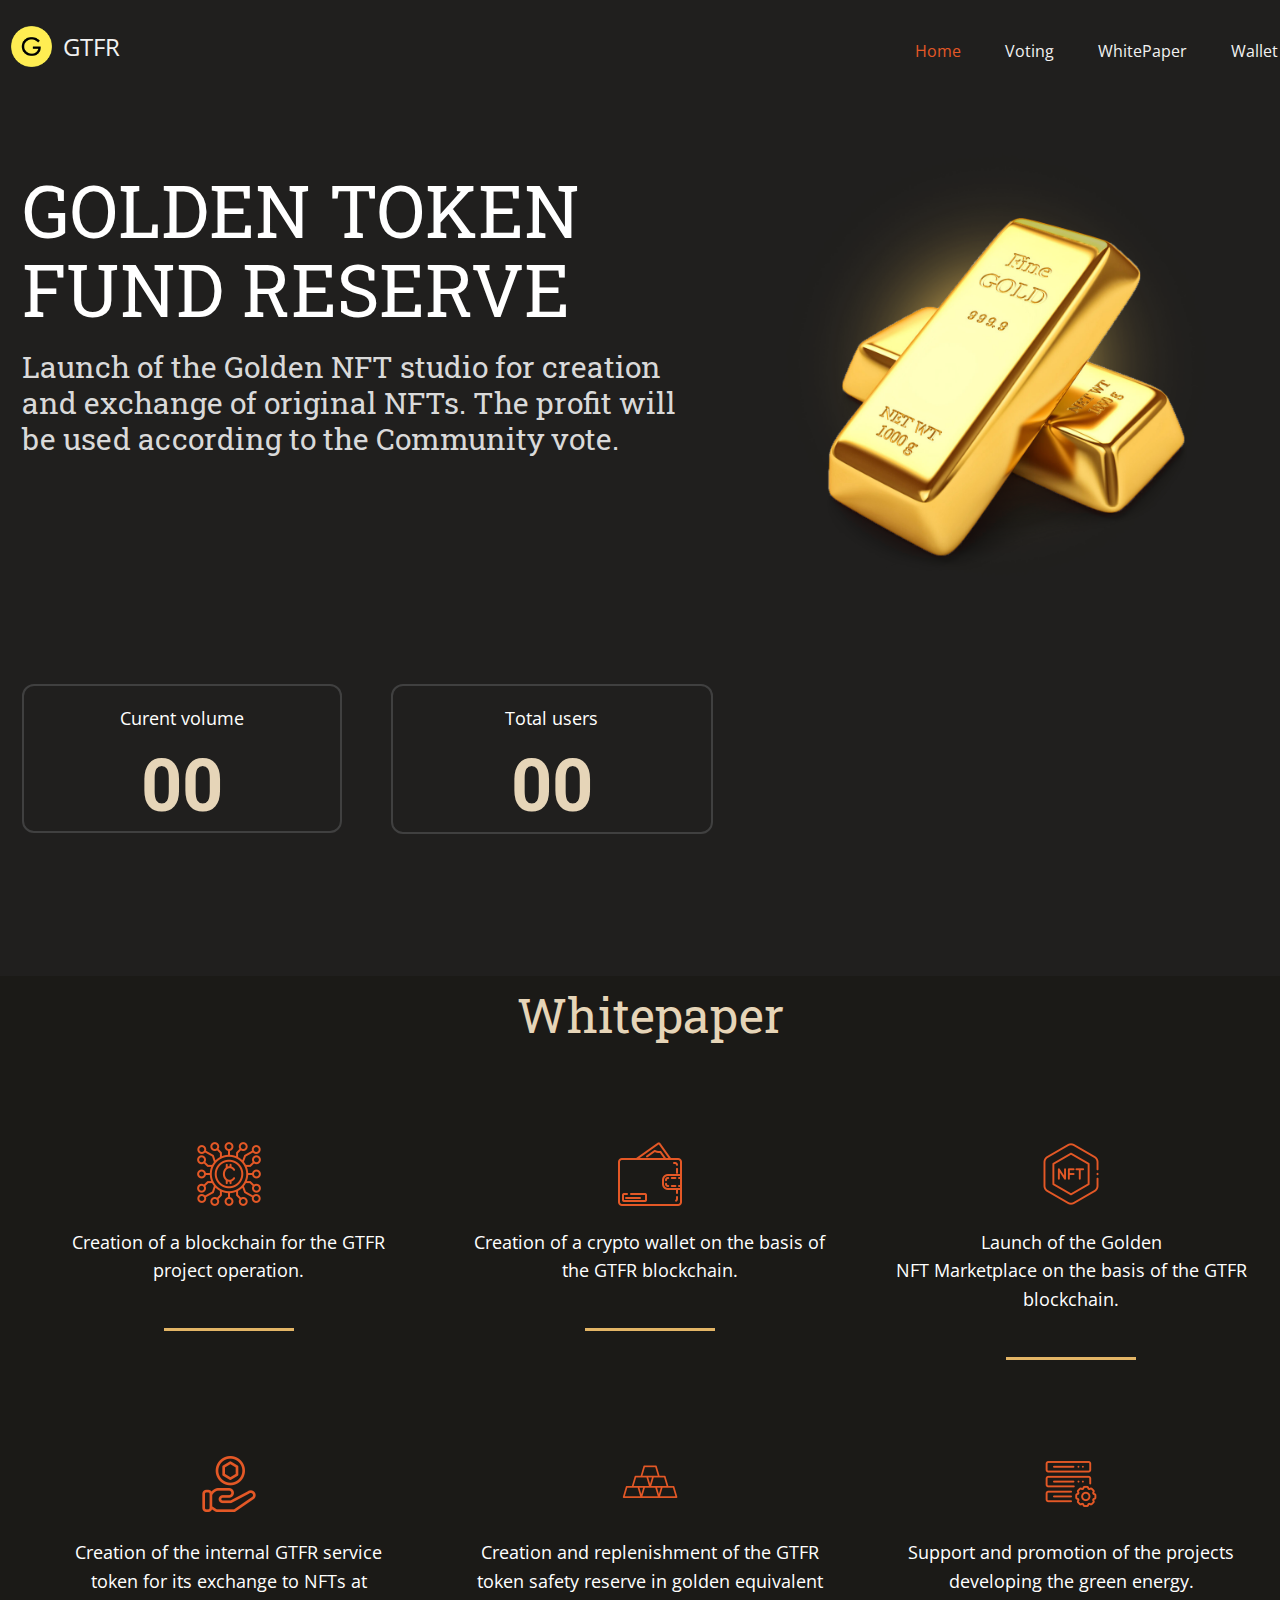
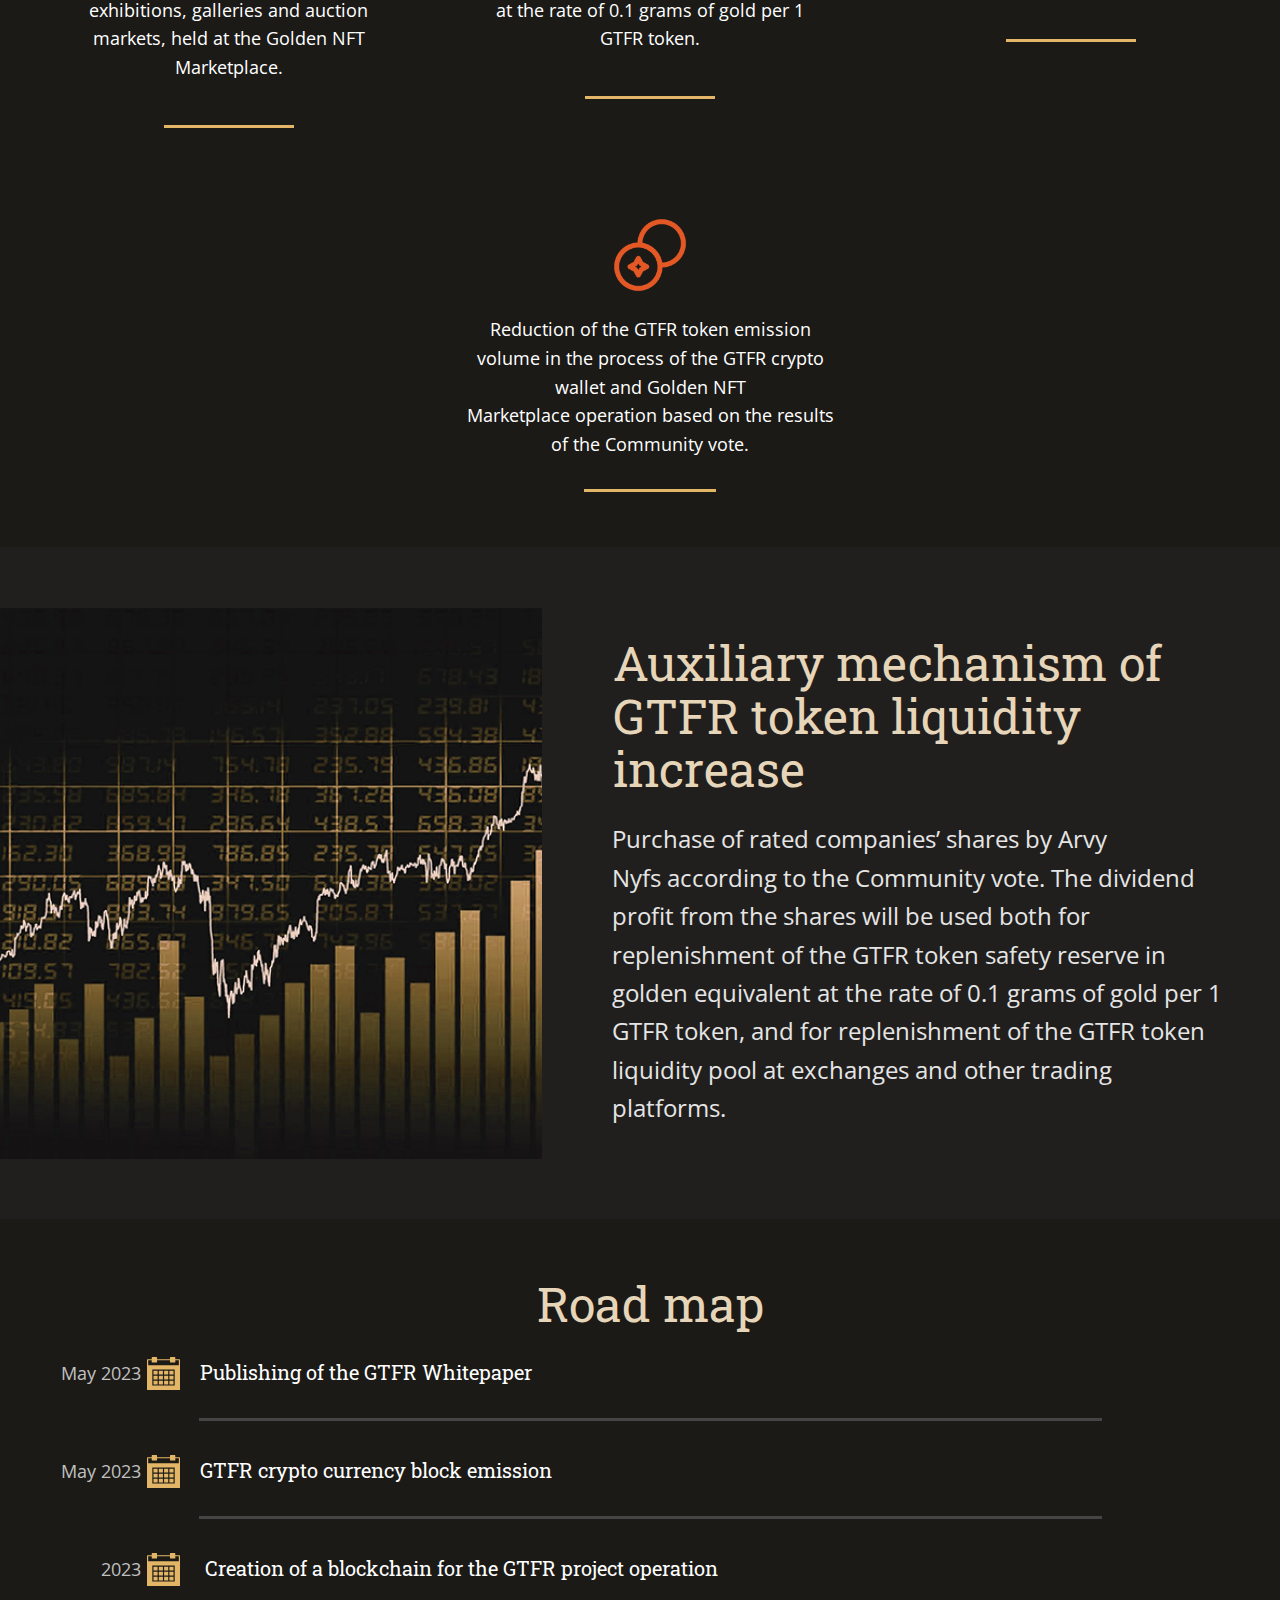
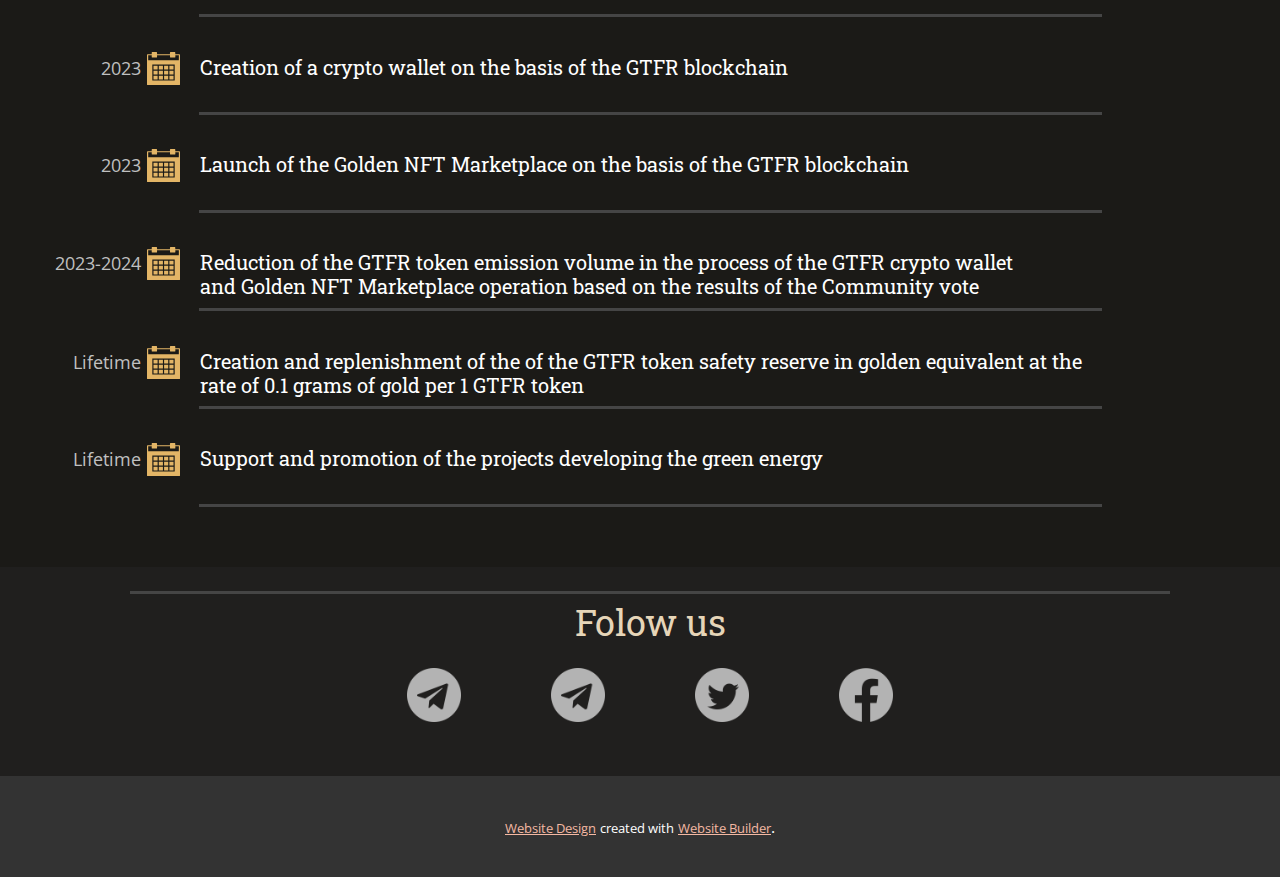
==== index.html @ daf51539 "Add files via upload" ====
<!DOCTYPE html>
<html style="font-size: 16px;" lang="ru"><head>
    <meta name="viewport" content="width=device-width, initial-scale=1.0">
    <meta charset="utf-8">
    <meta name="keywords" content="​GOLDEN TOKEN&nbsp;FUND RESERVE">
    <meta name="description" content="">
    <title>Home</title>
    <link rel="stylesheet" href="nicepage.css" media="screen">
<link rel="stylesheet" href="Home.css" media="screen">
    <script class="u-script" type="text/javascript" src="jquery.js" defer=""></script>
    <script class="u-script" type="text/javascript" src="nicepage.js" defer=""></script>
    <meta name="generator" content="Nicepage 5.9.10, nicepage.com">
    <link id="u-theme-google-font" rel="stylesheet" href="https://fonts.googleapis.com/css?family=Roboto+Slab:100,200,300,400,500,600,700,800,900|Open+Sans:300,300i,400,400i,500,500i,600,600i,700,700i,800,800i">
    <link id="u-page-google-font" rel="stylesheet" href="https://fonts.googleapis.com/css?family=Open+Sans:300,300i,400,400i,500,500i,600,600i,700,700i,800,800i">
    
    
    
    
    
    
    
    <script type="application/ld+json">{
		"@context": "http://schema.org",
		"@type": "Organization",
		"name": "",
		"logo": "images/logo_128x128.png"
}</script>
    <meta name="theme-color" content="#e45826">
    <meta property="og:title" content="Home">
    <meta property="og:type" content="website">
  <meta data-intl-tel-input-cdn-path="intlTelInput/"></head>
  <body data-home-page="Home.html" data-home-page-title="Home" class="u-body u-overlap u-xl-mode" data-lang="ru"><header class="u-clearfix u-header u-header" id="sec-91a4"><div class="u-clearfix u-sheet u-sheet-1">
        <a href="Home.html" class="u-image u-logo u-image-1" data-image-width="128" data-image-height="128" title="Home">
          <img src="images/logo_128x128.png" class="u-logo-image u-logo-image-1">
        </a>
        <p class="u-custom-font u-font-open-sans u-text u-text-default u-text-1">
          <a class="u-active-none u-border-none u-btn u-button-link u-button-style u-hover-none u-none u-text-grey-5 u-btn-1" href="Home.html">GT<span style="font-size: 1.5rem;"></span>FR 
          </a>
        </p>
        <nav class="u-align-right u-menu u-menu-one-level u-offcanvas u-menu-1" data-responsive-from="MD">
          <div class="menu-collapse" style="font-size: 1rem; letter-spacing: 0px;">
            <a class="u-button-style u-custom-left-right-menu-spacing u-custom-padding-bottom u-custom-text-active-color u-custom-text-color u-custom-text-hover-color u-custom-top-bottom-menu-spacing u-nav-link u-text-active-palette-1-base u-text-hover-palette-2-base u-text-white" href="#">
              <svg class="u-svg-link" viewBox="0 0 24 24"><use xmlns:xlink="http://www.w3.org/1999/xlink" xlink:href="#menu-hamburger"></use></svg>
              <svg class="u-svg-content" version="1.1" id="menu-hamburger" viewBox="0 0 16 16" x="0px" y="0px" xmlns:xlink="http://www.w3.org/1999/xlink" xmlns="http://www.w3.org/2000/svg"><g><rect y="1" width="16" height="2"></rect><rect y="7" width="16" height="2"></rect><rect y="13" width="16" height="2"></rect>
</g></svg>
            </a>
          </div>
          <div class="u-custom-menu u-nav-container">
            <ul class="u-nav u-unstyled u-nav-1"><li class="u-nav-item"><a class="u-button-style u-nav-link u-text-active-palette-1-base u-text-grey-5 u-text-hover-palette-2-base" href="Home.html" style="padding: 10px 22px;">Home</a>
</li><li class="u-nav-item"><a class="u-button-style u-nav-link u-text-active-palette-1-base u-text-grey-5 u-text-hover-palette-2-base" href="WorkInProgress.html" style="padding: 10px 22px;">Voting</a>
</li><li class="u-nav-item"><a class="u-button-style u-nav-link u-text-active-palette-1-base u-text-grey-5 u-text-hover-palette-2-base" href="WorkInProgress.html" style="padding: 10px 22px;">WhitePaper</a>
</li><li class="u-nav-item"><a class="u-button-style u-nav-link u-text-active-palette-1-base u-text-grey-5 u-text-hover-palette-2-base" href="WorkInProgress.html" style="padding: 10px 22px;">Wallet</a>
</li></ul>
          </div>
          <div class="u-custom-menu u-nav-container-collapse">
            <div class="u-black u-container-style u-inner-container-layout u-opacity u-opacity-85 u-sidenav u-sidenav-1" data-offcanvas-width="258.567">
              <div class="u-inner-container-layout u-sidenav-overflow">
                <div class="u-menu-close"></div>
                <ul class="u-align-center u-nav u-popupmenu-items u-spacing-4 u-text-active-palette-1-base u-unstyled u-nav-2"><li class="u-nav-item"><a class="u-button-style u-nav-link" href="Home.html">Home</a>
</li><li class="u-nav-item"><a class="u-button-style u-nav-link" href="WorkInProgress.html">Voting</a>
</li><li class="u-nav-item"><a class="u-button-style u-nav-link" href="WorkInProgress.html">WhitePaper</a>
</li><li class="u-nav-item"><a class="u-button-style u-nav-link" href="WorkInProgress.html">Wallet</a>
</li></ul>
              </div>
            </div>
            <div class="u-black u-menu-overlay u-opacity u-opacity-25"></div>
          </div>
        </nav>
      </div></header>
    <section class="u-clearfix u-container-align-center-xl u-custom-color-3 u-section-1" id="sec-064a">
      <div class="u-clearfix u-sheet u-sheet-1">
        <div class="u-clearfix u-layout-wrap u-layout-wrap-1">
          <div class="u-layout">
            <div class="u-layout-row">
              <div class="u-align-left u-container-style u-layout-cell u-size-33 u-layout-cell-1">
                <div class="u-container-layout u-container-layout-1">
                  <h2 class="u-align-left-lg u-align-left-md u-align-left-xl u-text u-text-body-alt-color u-text-1"> GOLDEN TOKEN​ FUND RESERVE</h2>
                  <h4 class="u-align-left-lg u-align-left-md u-align-left-xl u-text u-text-grey-15 u-text-2"> Launch of the&nbsp;Golden NFT&nbsp;studio for creation and exchange of original NFTs. The profit will be used according to the Community vote.</h4>
                  <div class="u-align-center-lg u-align-center-md u-align-center-sm u-align-center-xs u-align-left-xl u-list u-list-1">
                    <div class="u-repeater u-repeater-1">
                      <div class="u-align-center u-border-2 u-border-grey-75 u-container-style u-list-item u-radius-12 u-repeater-item u-shape-round">
                        <div class="u-container-layout u-similar-container u-container-layout-2">
                          <p class="u-align-center u-text u-text-body-alt-color u-text-3">Curent volume</p>
                          <h1 class="u-text u-text-default u-text-palette-3-base u-title u-text-4" data-animation-name="counter" data-animation-event="scroll" data-animation-duration="3000">00</h1>
                        </div>
                      </div>
                    </div>
                  </div>
                  <div class="u-align-center-lg u-align-center-md u-align-center-sm u-align-center-xs u-align-right-xl u-list u-list-2">
                    <div class="u-repeater u-repeater-2">
                      <div class="u-align-center u-border-2 u-border-grey-75 u-container-style u-list-item u-radius-12 u-repeater-item u-shape-round">
                        <div class="u-container-layout u-similar-container u-container-layout-3">
                          <p class="u-align-center u-text u-text-body-alt-color u-text-5">Total users</p>
                          <h1 class="u-text u-text-default u-text-palette-3-base u-title u-text-6" data-animation-name="counter" data-animation-event="scroll" data-animation-duration="3000">00</h1>
                        </div>
                      </div>
                    </div>
                  </div>
                </div>
              </div>
              <div class="u-container-style u-layout-cell u-size-27 u-layout-cell-2">
                <div class="u-container-layout u-container-layout-4">
                  <img class="u-align-center u-hidden-sm u-hidden-xs u-image u-image-contain u-image-default u-preserve-proportions u-image-1" src="images/glowBG.png" alt="" data-image-width="512" data-image-height="512">
                  <img class="u-align-center u-hidden-sm u-hidden-xs u-image u-image-contain u-image-default u-image-2" src="images/goldBG.png" alt="" data-image-width="1200" data-image-height="900">
                </div>
              </div>
            </div>
          </div>
        </div>
      </div>
    </section>
    <section class="u-clearfix u-custom-color-2 u-section-2" id="sec-d3db">
      <div class="u-clearfix u-sheet u-sheet-1">
        <h4 class="u-align-center u-text u-text-palette-3-base u-text-1">Whitepaper</h4>
      </div>
    </section>
    <section class="u-align-center u-clearfix u-custom-color-2 u-section-3" id="sec-f88c">
      <div class="u-align-left u-clearfix u-sheet u-sheet-1">
        <div class="u-align-center u-list u-list-1">
          <div class="u-repeater u-repeater-1">
            <div class="u-container-align-center u-container-style u-custom-color-2 u-list-item u-repeater-item u-list-item-1" data-animation-out="0">
              <div class="u-container-layout u-similar-container u-container-layout-1"><span class="u-align-center u-file-icon u-icon u-text-palette-1-base u-icon-1"><img src="images/10200911-66ed4c30.png" alt=""></span>
                <p class="u-align-center u-text u-text-1"> Creation of a blockchain for the GTFR project operation.</p>
                <div class="u-align-center u-border-3 u-border-palette-2-base u-line u-line-horizontal u-line-1"></div>
              </div>
            </div>
            <div class="u-align-center u-container-align-center u-container-style u-custom-color-2 u-list-item u-repeater-item u-list-item-2" data-animation-out="0">
              <div class="u-container-layout u-similar-container u-container-layout-2"><span class="u-align-center u-file-icon u-icon u-text-palette-1-base u-icon-2"><img src="images/10521663-bbc124f0.png" alt=""></span>
                <p class="u-align-center u-text u-text-2"> Creation of a crypto wallet on the basis of the GTFR blockchain.</p>
                <div class="u-align-center u-border-3 u-border-palette-2-base u-line u-line-horizontal u-line-2"></div>
              </div>
            </div>
            <div class="u-container-align-center u-container-style u-custom-color-2 u-list-item u-repeater-item u-list-item-3" data-animation-out="0">
              <div class="u-container-layout u-similar-container u-container-layout-3"><span class="u-align-center u-file-icon u-icon u-text-palette-1-base u-icon-3"><img src="images/7115673-c5e5be90.png" alt=""></span>
                <p class="u-align-center u-text u-text-3"> Launch of the&nbsp;Golden NFT&nbsp;Marketplace&nbsp;on the basis of the GTFR blockchain.</p>
                <div class="u-align-center u-border-3 u-border-palette-2-base u-line u-line-horizontal u-line-3"></div>
              </div>
            </div>
            <div class="u-container-style u-custom-color-2 u-list-item u-repeater-item u-list-item-4" data-animation-out="0">
              <div class="u-container-layout u-similar-container u-container-layout-4"><span class="u-align-center u-file-icon u-icon u-text-palette-1-base u-icon-4"><img src="images/6838810-428e96ef.png" alt=""></span>
                <p class="u-align-center u-text u-text-4"> Creation of the internal GTFR service token for its exchange to NFTs at exhibitions, galleries and auction markets, held at the&nbsp;Golden NFT Marketplace.</p>
                <div class="u-align-center u-border-3 u-border-palette-2-base u-line u-line-horizontal u-line-4"></div>
              </div>
            </div>
            <div class="u-container-align-center u-container-style u-custom-color-2 u-list-item u-repeater-item u-list-item-5" data-animation-out="0">
              <div class="u-container-layout u-similar-container u-container-layout-5"><span class="u-align-center u-file-icon u-icon u-text-palette-1-base u-icon-5"><img src="images/10546362-364a348f.png" alt=""></span>
                <p class="u-align-center u-text u-text-5"> Creation and replenishment of the GTFR token safety reserve in golden equivalent at the rate of 0.1 grams of gold per 1 GTFR token.</p>
                <div class="u-align-center u-border-3 u-border-palette-2-base u-line u-line-horizontal u-line-5"></div>
              </div>
            </div>
            <div class="u-container-style u-custom-color-2 u-list-item u-repeater-item u-list-item-6" data-animation-out="0">
              <div class="u-container-layout u-similar-container u-container-layout-6"><span class="u-align-center u-file-icon u-icon u-text-palette-1-base u-icon-6"><img src="images/10645013-07c3dee0.png" alt=""></span>
                <p class="u-align-center u-text u-text-6"> Support and promotion of the projects developing the&nbsp;green energy.</p>
                <div class="u-align-center u-border-3 u-border-palette-2-base u-line u-line-horizontal u-line-6"></div>
              </div>
            </div>
          </div>
        </div>
      </div>
    </section>
    <section class="u-align-center u-clearfix u-custom-color-2 u-section-4" id="sec-d3aa">
      <div class="u-clearfix u-sheet u-sheet-1">
        <div class="u-align-center u-list u-list-1">
          <div class="u-repeater u-repeater-1">
            <div class="u-container-style u-list-item u-repeater-item u-list-item-1" data-animation-out="0">
              <div class="u-container-layout u-similar-container u-container-layout-1"><span class="u-align-center u-file-icon u-icon u-text-palette-1-base u-icon-1"><img src="images/10034517-66890f39.png" alt=""></span>
                <p class="u-align-center u-text u-text-1"> Reduction of the GTFR token emission volume in the process of the GTFR crypto wallet and&nbsp;Golden NFT Marketplace&nbsp;operation based on the results of the Community vote.</p>
                <div class="u-align-center u-border-3 u-border-palette-2-base u-line u-line-horizontal u-line-1"></div>
              </div>
            </div>
          </div>
        </div>
      </div>
    </section>
    <section class="u-align-center u-clearfix u-custom-color-3 u-section-5" id="sec-0673">
      <div class="u-clearfix u-sheet u-valign-middle u-sheet-1">
        <div class="u-clearfix u-expanded-width-lg u-expanded-width-sm u-expanded-width-xl u-expanded-width-xs u-gutter-0 u-layout-wrap u-layout-wrap-1">
          <div class="u-layout" style="">
            <div class="u-layout-row" style="">
              <div class="u-align-left u-container-align-center u-container-style u-hidden-md u-hidden-sm u-hidden-xs u-image u-layout-cell u-left-cell u-size-25-xl u-size-28-lg u-size-28-md u-size-28-sm u-size-28-xs u-size-xs-60 u-image-1" src="" data-image-width="512" data-image-height="512">
                <div class="u-container-layout u-valign-middle u-container-layout-1" src=""></div>
              </div>
              <div class="u-align-left u-container-style u-custom-color-3 u-layout-cell u-right-cell u-size-32-lg u-size-32-md u-size-32-sm u-size-32-xs u-size-35-xl u-size-xs-60 u-layout-cell-2">
                <div class="u-container-layout u-container-layout-2">
                  <h2 class="u-text u-text-palette-3-base u-text-1"> Auxiliary mechanism of GTFR token liquidity increase </h2>
                  <p class="u-text u-text-grey-10 u-text-2"> Purchase of rated companies’ shares by&nbsp;Arvy Nyfs&nbsp;according to the Community vote. The dividend profit from the shares will be used both for replenishment of th​e GTFR token safety reserve in golden equivalent at the rate of 0.1 grams of gold per 1 GTFR token, and for replenishment of the GTFR token liquidity pool at exchanges and other trading platforms.</p>
                </div>
              </div>
            </div>
          </div>
        </div>
      </div>
    </section>
    <section class="u-align-center u-clearfix u-custom-color-2 u-section-6" id="sec-3163">
      <div class="u-clearfix u-sheet u-valign-middle-md u-sheet-1">
        <h3 class="u-align-center u-text u-text-palette-3-base u-text-1">Road map </h3>
        <div class="u-align-center-lg u-align-center-md u-align-center-sm u-align-center-xs u-expanded-width-md u-expanded-width-sm u-expanded-width-xs u-layout-grid u-list u-list-1">
          <div class="u-repeater u-repeater-1">
            <div class="u-container-style u-list-item u-repeater-item">
              <div class="u-container-layout u-similar-container u-valign-top u-container-layout-1">
                <div class="u-container-style u-expanded-width-sm u-expanded-width-xs u-group u-shape-rectangle u-group-1">
                  <div class="u-container-layout u-container-layout-2">
                    <p class="u-align-left-md u-align-left-sm u-align-left-xs u-align-right-lg u-align-right-xl u-custom-item u-text u-text-grey-25 u-text-2">May ​2023</p>
                    <div class="u-custom-item u-shape u-shape-svg u-text-palette-2-base u-shape-1">
                      <svg class="u-svg-link" preserveAspectRatio="none" viewBox="0 0 160 160" style=""><use xmlns:xlink="http://www.w3.org/1999/xlink" xlink:href="#svg-66c1"></use></svg>
                      <svg class="u-svg-content" viewBox="0 0 160 160" x="0px" y="0px" id="svg-66c1" style="enable-background:new 0 0 160 160;"><path d="M57.2,114.6h20v18.7h-20V114.6z M57.2,66.7h20v18.7h-20V66.7z M57.2,90.6h20v18.7h-20V90.6z M31.5,90.6h20v18.7h-20V90.6z
	 M31.5,66.7h20v18.7h-20V66.7z M31.5,114.6h20v18.7h-20V114.6z M108.6,66.7h20v18.7h-20V66.7z M157.1,10.7h-20v-8
	c0-1.5-1.3-2.7-2.9-2.7h-20c-1.6,0-2.9,1.2-2.9,2.7v8H48.7v-8c0-1.5-1.3-2.7-2.9-2.7h-20c-1.6,0-2.9,1.2-2.9,2.7v8h-20
	c-1.6,0-2.9,1.2-2.9,2.7v29.3v114.6c0,1.5,1.3,2.7,2.9,2.7h154.2c1.6,0,2.9-1.2,2.9-2.7V42.7V13.3C160,11.9,158.7,10.7,157.1,10.7z
	 M134.3,85.2v5.3v18.7v5.3v24h-25.7h-5.7h-20h-5.7h-20h-5.7H25.8v-24v-5.3V90.5v-5.3v-24h25.7h5.7h20h5.7h20h5.7h25.7L134.3,85.2
	L134.3,85.2z M154.3,40H5.8V16h17.1v8c0,1.5,1.3,2.7,2.9,2.7h20c1.6,0,2.9-1.2,2.9-2.7v-8h62.9v8c0,1.5,1.3,2.7,2.9,2.7h20
	c1.6,0,2.9-1.2,2.9-2.7v-8h17.1L154.3,40L154.3,40z M108.6,90.6h20v18.7h-20V90.6z M108.6,114.6h20v18.7h-20V114.6z M82.9,114.6h20
	v18.7h-20V114.6z M82.9,90.6h20v18.7h-20V90.6z M82.9,66.7h20v18.7h-20V66.7z"></path></svg>
                    </div>
                    <h6 class="u-align-center-md u-align-center-sm u-align-center-xs u-align-left-lg u-align-left-xl u-custom-item u-text u-text-3"> Publishing of the GTFR Whitepaper</h6>
                  </div>
                </div>
                <div class="u-align-center-xl u-align-right-lg u-align-right-md u-align-right-sm u-align-right-xs u-border-3 u-border-grey-dark-1 u-expanded-width-sm u-expanded-width-xs u-line u-line-horizontal u-line-1"></div>
              </div>
            </div>
            <div class="u-container-style u-list-item u-repeater-item">
              <div class="u-container-layout u-similar-container u-valign-top u-container-layout-3">
                <div class="u-container-style u-expanded-width-sm u-expanded-width-xs u-group u-shape-rectangle u-group-2">
                  <div class="u-container-layout u-container-layout-4">
                    <p class="u-align-left-md u-align-left-sm u-align-left-xs u-align-right-lg u-align-right-xl u-custom-item u-text u-text-grey-25 u-text-4">May ​2023</p>
                    <div class="u-custom-item u-shape u-shape-svg u-text-palette-2-base u-shape-2">
                      <svg class="u-svg-link" preserveAspectRatio="none" viewBox="0 0 160 160" style=""><use xmlns:xlink="http://www.w3.org/1999/xlink" xlink:href="#svg-579c"></use></svg>
                      <svg class="u-svg-content" viewBox="0 0 160 160" x="0px" y="0px" id="svg-579c" style="enable-background:new 0 0 160 160;"><path d="M57.2,114.6h20v18.7h-20V114.6z M57.2,66.7h20v18.7h-20V66.7z M57.2,90.6h20v18.7h-20V90.6z M31.5,90.6h20v18.7h-20V90.6z
	 M31.5,66.7h20v18.7h-20V66.7z M31.5,114.6h20v18.7h-20V114.6z M108.6,66.7h20v18.7h-20V66.7z M157.1,10.7h-20v-8
	c0-1.5-1.3-2.7-2.9-2.7h-20c-1.6,0-2.9,1.2-2.9,2.7v8H48.7v-8c0-1.5-1.3-2.7-2.9-2.7h-20c-1.6,0-2.9,1.2-2.9,2.7v8h-20
	c-1.6,0-2.9,1.2-2.9,2.7v29.3v114.6c0,1.5,1.3,2.7,2.9,2.7h154.2c1.6,0,2.9-1.2,2.9-2.7V42.7V13.3C160,11.9,158.7,10.7,157.1,10.7z
	 M134.3,85.2v5.3v18.7v5.3v24h-25.7h-5.7h-20h-5.7h-20h-5.7H25.8v-24v-5.3V90.5v-5.3v-24h25.7h5.7h20h5.7h20h5.7h25.7L134.3,85.2
	L134.3,85.2z M154.3,40H5.8V16h17.1v8c0,1.5,1.3,2.7,2.9,2.7h20c1.6,0,2.9-1.2,2.9-2.7v-8h62.9v8c0,1.5,1.3,2.7,2.9,2.7h20
	c1.6,0,2.9-1.2,2.9-2.7v-8h17.1L154.3,40L154.3,40z M108.6,90.6h20v18.7h-20V90.6z M108.6,114.6h20v18.7h-20V114.6z M82.9,114.6h20
	v18.7h-20V114.6z M82.9,90.6h20v18.7h-20V90.6z M82.9,66.7h20v18.7h-20V66.7z"></path></svg>
                    </div>
                    <h6 class="u-align-center-md u-align-center-sm u-align-center-xs u-align-left-lg u-align-left-xl u-custom-item u-text u-text-5"> GTFR crypto currency block emission</h6>
                  </div>
                </div>
                <div class="u-align-center-xl u-align-right-lg u-align-right-md u-align-right-sm u-align-right-xs u-border-3 u-border-grey-dark-1 u-expanded-width-sm u-expanded-width-xs u-line u-line-horizontal u-line-2"></div>
              </div>
            </div>
            <div class="u-container-style u-list-item u-repeater-item">
              <div class="u-container-layout u-similar-container u-valign-top u-container-layout-5">
                <div class="u-container-style u-expanded-width-sm u-expanded-width-xs u-group u-shape-rectangle u-group-3">
                  <div class="u-container-layout u-container-layout-6">
                    <p class="u-align-left-md u-align-left-sm u-align-left-xs u-align-right-lg u-align-right-xl u-custom-item u-text u-text-grey-25 u-text-6">2023</p>
                    <div class="u-custom-item u-shape u-shape-svg u-text-palette-2-base u-shape-3">
                      <svg class="u-svg-link" preserveAspectRatio="none" viewBox="0 0 160 160" style=""><use xmlns:xlink="http://www.w3.org/1999/xlink" xlink:href="#svg-1818"></use></svg>
                      <svg class="u-svg-content" viewBox="0 0 160 160" x="0px" y="0px" id="svg-1818" style="enable-background:new 0 0 160 160;"><path d="M57.2,114.6h20v18.7h-20V114.6z M57.2,66.7h20v18.7h-20V66.7z M57.2,90.6h20v18.7h-20V90.6z M31.5,90.6h20v18.7h-20V90.6z
	 M31.5,66.7h20v18.7h-20V66.7z M31.5,114.6h20v18.7h-20V114.6z M108.6,66.7h20v18.7h-20V66.7z M157.1,10.7h-20v-8
	c0-1.5-1.3-2.7-2.9-2.7h-20c-1.6,0-2.9,1.2-2.9,2.7v8H48.7v-8c0-1.5-1.3-2.7-2.9-2.7h-20c-1.6,0-2.9,1.2-2.9,2.7v8h-20
	c-1.6,0-2.9,1.2-2.9,2.7v29.3v114.6c0,1.5,1.3,2.7,2.9,2.7h154.2c1.6,0,2.9-1.2,2.9-2.7V42.7V13.3C160,11.9,158.7,10.7,157.1,10.7z
	 M134.3,85.2v5.3v18.7v5.3v24h-25.7h-5.7h-20h-5.7h-20h-5.7H25.8v-24v-5.3V90.5v-5.3v-24h25.7h5.7h20h5.7h20h5.7h25.7L134.3,85.2
	L134.3,85.2z M154.3,40H5.8V16h17.1v8c0,1.5,1.3,2.7,2.9,2.7h20c1.6,0,2.9-1.2,2.9-2.7v-8h62.9v8c0,1.5,1.3,2.7,2.9,2.7h20
	c1.6,0,2.9-1.2,2.9-2.7v-8h17.1L154.3,40L154.3,40z M108.6,90.6h20v18.7h-20V90.6z M108.6,114.6h20v18.7h-20V114.6z M82.9,114.6h20
	v18.7h-20V114.6z M82.9,90.6h20v18.7h-20V90.6z M82.9,66.7h20v18.7h-20V66.7z"></path></svg>
                    </div>
                    <h6 class="u-align-center-md u-align-center-sm u-align-center-xs u-align-left-lg u-align-left-xl u-custom-item u-text u-text-7"> &nbsp;Creation of a blockchain for the GTFR project operation</h6>
                  </div>
                </div>
                <div class="u-align-center-xl u-align-right-lg u-align-right-md u-align-right-sm u-align-right-xs u-border-3 u-border-grey-dark-1 u-expanded-width-sm u-expanded-width-xs u-line u-line-horizontal u-line-3"></div>
              </div>
            </div>
            <div class="u-container-style u-list-item u-repeater-item">
              <div class="u-container-layout u-similar-container u-valign-top u-container-layout-7">
                <div class="u-container-style u-expanded-width-sm u-expanded-width-xs u-group u-shape-rectangle u-group-4">
                  <div class="u-container-layout u-container-layout-8">
                    <p class="u-align-left-md u-align-left-sm u-align-left-xs u-align-right-lg u-align-right-xl u-custom-item u-text u-text-grey-25 u-text-8">2023</p>
                    <div class="u-custom-item u-shape u-shape-svg u-text-palette-2-base u-shape-4">
                      <svg class="u-svg-link" preserveAspectRatio="none" viewBox="0 0 160 160" style=""><use xmlns:xlink="http://www.w3.org/1999/xlink" xlink:href="#svg-1a95"></use></svg>
                      <svg class="u-svg-content" viewBox="0 0 160 160" x="0px" y="0px" id="svg-1a95" style="enable-background:new 0 0 160 160;"><path d="M57.2,114.6h20v18.7h-20V114.6z M57.2,66.7h20v18.7h-20V66.7z M57.2,90.6h20v18.7h-20V90.6z M31.5,90.6h20v18.7h-20V90.6z
	 M31.5,66.7h20v18.7h-20V66.7z M31.5,114.6h20v18.7h-20V114.6z M108.6,66.7h20v18.7h-20V66.7z M157.1,10.7h-20v-8
	c0-1.5-1.3-2.7-2.9-2.7h-20c-1.6,0-2.9,1.2-2.9,2.7v8H48.7v-8c0-1.5-1.3-2.7-2.9-2.7h-20c-1.6,0-2.9,1.2-2.9,2.7v8h-20
	c-1.6,0-2.9,1.2-2.9,2.7v29.3v114.6c0,1.5,1.3,2.7,2.9,2.7h154.2c1.6,0,2.9-1.2,2.9-2.7V42.7V13.3C160,11.9,158.7,10.7,157.1,10.7z
	 M134.3,85.2v5.3v18.7v5.3v24h-25.7h-5.7h-20h-5.7h-20h-5.7H25.8v-24v-5.3V90.5v-5.3v-24h25.7h5.7h20h5.7h20h5.7h25.7L134.3,85.2
	L134.3,85.2z M154.3,40H5.8V16h17.1v8c0,1.5,1.3,2.7,2.9,2.7h20c1.6,0,2.9-1.2,2.9-2.7v-8h62.9v8c0,1.5,1.3,2.7,2.9,2.7h20
	c1.6,0,2.9-1.2,2.9-2.7v-8h17.1L154.3,40L154.3,40z M108.6,90.6h20v18.7h-20V90.6z M108.6,114.6h20v18.7h-20V114.6z M82.9,114.6h20
	v18.7h-20V114.6z M82.9,90.6h20v18.7h-20V90.6z M82.9,66.7h20v18.7h-20V66.7z"></path></svg>
                    </div>
                    <h6 class="u-align-center-md u-align-center-sm u-align-center-xs u-align-left-lg u-align-left-xl u-custom-item u-text u-text-9"> Creation of a crypto wallet on the basis of the GTFR blockchain</h6>
                  </div>
                </div>
                <div class="u-align-center-xl u-align-right-lg u-align-right-md u-align-right-sm u-align-right-xs u-border-3 u-border-grey-dark-1 u-expanded-width-sm u-expanded-width-xs u-line u-line-horizontal u-line-4"></div>
              </div>
            </div>
            <div class="u-container-style u-list-item u-repeater-item">
              <div class="u-container-layout u-similar-container u-valign-top u-container-layout-9">
                <div class="u-container-style u-expanded-width-sm u-expanded-width-xs u-group u-shape-rectangle u-group-5">
                  <div class="u-container-layout u-container-layout-10">
                    <p class="u-align-left-md u-align-left-sm u-align-left-xs u-align-right-lg u-align-right-xl u-custom-item u-text u-text-grey-25 u-text-10"> 2023</p>
                    <div class="u-custom-item u-shape u-shape-svg u-text-palette-2-base u-shape-5">
                      <svg class="u-svg-link" preserveAspectRatio="none" viewBox="0 0 160 160" style=""><use xmlns:xlink="http://www.w3.org/1999/xlink" xlink:href="#svg-650b"></use></svg>
                      <svg class="u-svg-content" viewBox="0 0 160 160" x="0px" y="0px" id="svg-650b" style="enable-background:new 0 0 160 160;"><path d="M57.2,114.6h20v18.7h-20V114.6z M57.2,66.7h20v18.7h-20V66.7z M57.2,90.6h20v18.7h-20V90.6z M31.5,90.6h20v18.7h-20V90.6z
	 M31.5,66.7h20v18.7h-20V66.7z M31.5,114.6h20v18.7h-20V114.6z M108.6,66.7h20v18.7h-20V66.7z M157.1,10.7h-20v-8
	c0-1.5-1.3-2.7-2.9-2.7h-20c-1.6,0-2.9,1.2-2.9,2.7v8H48.7v-8c0-1.5-1.3-2.7-2.9-2.7h-20c-1.6,0-2.9,1.2-2.9,2.7v8h-20
	c-1.6,0-2.9,1.2-2.9,2.7v29.3v114.6c0,1.5,1.3,2.7,2.9,2.7h154.2c1.6,0,2.9-1.2,2.9-2.7V42.7V13.3C160,11.9,158.7,10.7,157.1,10.7z
	 M134.3,85.2v5.3v18.7v5.3v24h-25.7h-5.7h-20h-5.7h-20h-5.7H25.8v-24v-5.3V90.5v-5.3v-24h25.7h5.7h20h5.7h20h5.7h25.7L134.3,85.2
	L134.3,85.2z M154.3,40H5.8V16h17.1v8c0,1.5,1.3,2.7,2.9,2.7h20c1.6,0,2.9-1.2,2.9-2.7v-8h62.9v8c0,1.5,1.3,2.7,2.9,2.7h20
	c1.6,0,2.9-1.2,2.9-2.7v-8h17.1L154.3,40L154.3,40z M108.6,90.6h20v18.7h-20V90.6z M108.6,114.6h20v18.7h-20V114.6z M82.9,114.6h20
	v18.7h-20V114.6z M82.9,90.6h20v18.7h-20V90.6z M82.9,66.7h20v18.7h-20V66.7z"></path></svg>
                    </div>
                    <h6 class="u-align-center-md u-align-center-sm u-align-center-xs u-align-left-lg u-align-left-xl u-custom-item u-text u-text-11"> Launch of the&nbsp;Golden NFT Marketplace&nbsp;on the basis of the GTFR blockchain</h6>
                  </div>
                </div>
                <div class="u-align-center-xl u-align-right-lg u-align-right-md u-align-right-sm u-align-right-xs u-border-3 u-border-grey-dark-1 u-expanded-width-sm u-expanded-width-xs u-line u-line-horizontal u-line-5"></div>
              </div>
            </div>
            <div class="u-container-style u-list-item u-repeater-item">
              <div class="u-container-layout u-similar-container u-valign-top u-container-layout-11">
                <div class="u-container-style u-expanded-width-sm u-expanded-width-xs u-group u-shape-rectangle u-group-6">
                  <div class="u-container-layout u-container-layout-12">
                    <p class="u-align-left-md u-align-left-sm u-align-left-xs u-align-right-lg u-align-right-xl u-custom-item u-text u-text-grey-25 u-text-12"> 2023-2024</p>
                    <div class="u-custom-item u-shape u-shape-svg u-text-palette-2-base u-shape-6">
                      <svg class="u-svg-link" preserveAspectRatio="none" viewBox="0 0 160 160" style=""><use xmlns:xlink="http://www.w3.org/1999/xlink" xlink:href="#svg-b24d"></use></svg>
                      <svg class="u-svg-content" viewBox="0 0 160 160" x="0px" y="0px" id="svg-b24d" style="enable-background:new 0 0 160 160;"><path d="M57.2,114.6h20v18.7h-20V114.6z M57.2,66.7h20v18.7h-20V66.7z M57.2,90.6h20v18.7h-20V90.6z M31.5,90.6h20v18.7h-20V90.6z
	 M31.5,66.7h20v18.7h-20V66.7z M31.5,114.6h20v18.7h-20V114.6z M108.6,66.7h20v18.7h-20V66.7z M157.1,10.7h-20v-8
	c0-1.5-1.3-2.7-2.9-2.7h-20c-1.6,0-2.9,1.2-2.9,2.7v8H48.7v-8c0-1.5-1.3-2.7-2.9-2.7h-20c-1.6,0-2.9,1.2-2.9,2.7v8h-20
	c-1.6,0-2.9,1.2-2.9,2.7v29.3v114.6c0,1.5,1.3,2.7,2.9,2.7h154.2c1.6,0,2.9-1.2,2.9-2.7V42.7V13.3C160,11.9,158.7,10.7,157.1,10.7z
	 M134.3,85.2v5.3v18.7v5.3v24h-25.7h-5.7h-20h-5.7h-20h-5.7H25.8v-24v-5.3V90.5v-5.3v-24h25.7h5.7h20h5.7h20h5.7h25.7L134.3,85.2
	L134.3,85.2z M154.3,40H5.8V16h17.1v8c0,1.5,1.3,2.7,2.9,2.7h20c1.6,0,2.9-1.2,2.9-2.7v-8h62.9v8c0,1.5,1.3,2.7,2.9,2.7h20
	c1.6,0,2.9-1.2,2.9-2.7v-8h17.1L154.3,40L154.3,40z M108.6,90.6h20v18.7h-20V90.6z M108.6,114.6h20v18.7h-20V114.6z M82.9,114.6h20
	v18.7h-20V114.6z M82.9,90.6h20v18.7h-20V90.6z M82.9,66.7h20v18.7h-20V66.7z"></path></svg>
                    </div>
                    <h6 class="u-align-center-md u-align-center-sm u-align-center-xs u-align-left-lg u-align-left-xl u-custom-item u-text u-text-13"> Reduction of the GTFR token emission volume in the process of the GTFR crypto wallet and&nbsp;Golden NFT Marketplace&nbsp;operation based on the results of the Community vote</h6>
                  </div>
                </div>
                <div class="u-align-center-xl u-align-right-lg u-align-right-md u-align-right-sm u-align-right-xs u-border-3 u-border-grey-dark-1 u-expanded-width-sm u-expanded-width-xs u-line u-line-horizontal u-line-6"></div>
              </div>
            </div>
            <div class="u-container-style u-list-item u-repeater-item">
              <div class="u-container-layout u-similar-container u-valign-top u-container-layout-13">
                <div class="u-container-style u-expanded-width-sm u-expanded-width-xs u-group u-shape-rectangle u-group-7">
                  <div class="u-container-layout u-container-layout-14">
                    <p class="u-align-left-md u-align-left-sm u-align-left-xs u-align-right-lg u-align-right-xl u-custom-item u-text u-text-grey-25 u-text-14"> Lifetime</p>
                    <div class="u-custom-item u-shape u-shape-svg u-text-palette-2-base u-shape-7">
                      <svg class="u-svg-link" preserveAspectRatio="none" viewBox="0 0 160 160" style=""><use xmlns:xlink="http://www.w3.org/1999/xlink" xlink:href="#svg-acad"></use></svg>
                      <svg class="u-svg-content" viewBox="0 0 160 160" x="0px" y="0px" id="svg-acad" style="enable-background:new 0 0 160 160;"><path d="M57.2,114.6h20v18.7h-20V114.6z M57.2,66.7h20v18.7h-20V66.7z M57.2,90.6h20v18.7h-20V90.6z M31.5,90.6h20v18.7h-20V90.6z
	 M31.5,66.7h20v18.7h-20V66.7z M31.5,114.6h20v18.7h-20V114.6z M108.6,66.7h20v18.7h-20V66.7z M157.1,10.7h-20v-8
	c0-1.5-1.3-2.7-2.9-2.7h-20c-1.6,0-2.9,1.2-2.9,2.7v8H48.7v-8c0-1.5-1.3-2.7-2.9-2.7h-20c-1.6,0-2.9,1.2-2.9,2.7v8h-20
	c-1.6,0-2.9,1.2-2.9,2.7v29.3v114.6c0,1.5,1.3,2.7,2.9,2.7h154.2c1.6,0,2.9-1.2,2.9-2.7V42.7V13.3C160,11.9,158.7,10.7,157.1,10.7z
	 M134.3,85.2v5.3v18.7v5.3v24h-25.7h-5.7h-20h-5.7h-20h-5.7H25.8v-24v-5.3V90.5v-5.3v-24h25.7h5.7h20h5.7h20h5.7h25.7L134.3,85.2
	L134.3,85.2z M154.3,40H5.8V16h17.1v8c0,1.5,1.3,2.7,2.9,2.7h20c1.6,0,2.9-1.2,2.9-2.7v-8h62.9v8c0,1.5,1.3,2.7,2.9,2.7h20
	c1.6,0,2.9-1.2,2.9-2.7v-8h17.1L154.3,40L154.3,40z M108.6,90.6h20v18.7h-20V90.6z M108.6,114.6h20v18.7h-20V114.6z M82.9,114.6h20
	v18.7h-20V114.6z M82.9,90.6h20v18.7h-20V90.6z M82.9,66.7h20v18.7h-20V66.7z"></path></svg>
                    </div>
                    <h6 class="u-align-center-md u-align-center-sm u-align-center-xs u-align-left-lg u-align-left-xl u-custom-item u-text u-text-15"> Creation and replenishment of the of the GTFR token safety reserve in golden equivalent at the rate of 0.1 grams of gold per 1 GTFR token</h6>
                  </div>
                </div>
                <div class="u-align-center-xl u-align-right-lg u-align-right-md u-align-right-sm u-align-right-xs u-border-3 u-border-grey-dark-1 u-expanded-width-sm u-expanded-width-xs u-line u-line-horizontal u-line-7"></div>
              </div>
            </div>
            <div class="u-container-style u-list-item u-repeater-item">
              <div class="u-container-layout u-similar-container u-valign-top u-container-layout-15">
                <div class="u-container-style u-expanded-width-sm u-expanded-width-xs u-group u-shape-rectangle u-group-8">
                  <div class="u-container-layout u-container-layout-16">
                    <p class="u-align-left-md u-align-left-sm u-align-left-xs u-align-right-lg u-align-right-xl u-custom-item u-text u-text-grey-25 u-text-16"> Lifetime</p>
                    <div class="u-custom-item u-shape u-shape-svg u-text-palette-2-base u-shape-8">
                      <svg class="u-svg-link" preserveAspectRatio="none" viewBox="0 0 160 160" style=""><use xmlns:xlink="http://www.w3.org/1999/xlink" xlink:href="#svg-2756"></use></svg>
                      <svg class="u-svg-content" viewBox="0 0 160 160" x="0px" y="0px" id="svg-2756" style="enable-background:new 0 0 160 160;"><path d="M57.2,114.6h20v18.7h-20V114.6z M57.2,66.7h20v18.7h-20V66.7z M57.2,90.6h20v18.7h-20V90.6z M31.5,90.6h20v18.7h-20V90.6z
	 M31.5,66.7h20v18.7h-20V66.7z M31.5,114.6h20v18.7h-20V114.6z M108.6,66.7h20v18.7h-20V66.7z M157.1,10.7h-20v-8
	c0-1.5-1.3-2.7-2.9-2.7h-20c-1.6,0-2.9,1.2-2.9,2.7v8H48.7v-8c0-1.5-1.3-2.7-2.9-2.7h-20c-1.6,0-2.9,1.2-2.9,2.7v8h-20
	c-1.6,0-2.9,1.2-2.9,2.7v29.3v114.6c0,1.5,1.3,2.7,2.9,2.7h154.2c1.6,0,2.9-1.2,2.9-2.7V42.7V13.3C160,11.9,158.7,10.7,157.1,10.7z
	 M134.3,85.2v5.3v18.7v5.3v24h-25.7h-5.7h-20h-5.7h-20h-5.7H25.8v-24v-5.3V90.5v-5.3v-24h25.7h5.7h20h5.7h20h5.7h25.7L134.3,85.2
	L134.3,85.2z M154.3,40H5.8V16h17.1v8c0,1.5,1.3,2.7,2.9,2.7h20c1.6,0,2.9-1.2,2.9-2.7v-8h62.9v8c0,1.5,1.3,2.7,2.9,2.7h20
	c1.6,0,2.9-1.2,2.9-2.7v-8h17.1L154.3,40L154.3,40z M108.6,90.6h20v18.7h-20V90.6z M108.6,114.6h20v18.7h-20V114.6z M82.9,114.6h20
	v18.7h-20V114.6z M82.9,90.6h20v18.7h-20V90.6z M82.9,66.7h20v18.7h-20V66.7z"></path></svg>
                    </div>
                    <h6 class="u-align-center-md u-align-center-sm u-align-center-xs u-align-left-lg u-align-left-xl u-custom-item u-text u-text-17"> Support and promotion of the projects developing the&nbsp;green energy</h6>
                  </div>
                </div>
                <div class="u-align-center-xl u-align-right-lg u-align-right-md u-align-right-sm u-align-right-xs u-border-3 u-border-grey-dark-1 u-expanded-width-sm u-expanded-width-xs u-line u-line-horizontal u-line-8"></div>
              </div>
            </div>
          </div>
        </div>
      </div>
    </section>
    
    
    <footer class="u-align-center u-clearfix u-custom-color-3 u-footer u-footer" id="sec-90da"><div class="u-clearfix u-sheet u-sheet-1">
        <div class="u-align-center u-border-3 u-border-grey-dark-1 u-line u-line-horizontal u-line-1"></div>
        <h3 class="u-align-center u-text u-text-palette-3-base u-text-1">Folow us</h3>
        <div class="u-align-center u-expanded-width-sm u-expanded-width-xs u-list u-list-1">
          <div class="u-repeater u-repeater-1">
            <div class="u-container-style u-list-item u-repeater-item">
              <div class="u-container-layout u-similar-container u-valign-middle u-container-layout-1"><span class="u-align-center u-file-icon u-icon u-icon-circle u-text-grey-30 u-icon-1" data-href="https://t.me/gtfrpublic" data-target="_blank"><img src="images/7693324_telegram_socialmedia_logo_messenger_icon-867ecabd.png" alt=""></span>
              </div>
            </div>
            <div class="u-align-center u-container-align-center u-container-style u-list-item u-repeater-item">
              <div class="u-container-layout u-similar-container u-valign-middle u-container-layout-2"><span class="u-align-center u-file-icon u-icon u-icon-circle u-text-grey-30 u-icon-2" data-href="https://t.me/gtfrgroup" data-target="_blank"><img src="images/7693324_telegram_socialmedia_logo_messenger_icon-867ecabd.png" alt=""></span>
              </div>
            </div>
            <div class="u-container-align-center u-container-style u-list-item u-repeater-item">
              <div class="u-container-layout u-similar-container u-valign-middle u-container-layout-3"><span class="u-align-center u-file-icon u-icon u-icon-circle u-text-grey-30 u-icon-3" data-href="https://twitter.com/gtfrtoken" data-target="_blank"><img src="images/5279123_tweet_twitter_twitterlogo_icon-bc3e3d83.png" alt=""></span>
              </div>
            </div>
            <div class="u-container-align-center u-container-style u-list-item u-repeater-item">
              <div class="u-container-layout u-similar-container u-valign-middle u-container-layout-4"><span class="u-align-center u-file-icon u-icon u-icon-circle u-text-grey-30 u-icon-4" data-href="https://www.facebook.com/profile.php?id=100092290749667" data-target="_blank"><img src="images/5305154_fb_facebook_facebooklogo_icon-6c61417d.png" alt=""></span>
              </div>
            </div>
          </div>
        </div>
      </div></footer>
    <section class="u-backlink u-clearfix u-grey-80">
      <a class="u-link" href="https://nicepage.com/website-design" target="_blank">
        <span>Website Design</span>
      </a>
      <p class="u-text">
        <span>created with</span>
      </p>
      <a class="u-link" href="https://nicepage.dev" target="_blank">
        <span>Website Builder</span>
      </a>. 
    </section><span style="height: 64px; width: 64px; margin-left: 0px; margin-right: auto; margin-top: 0px; background-image: none; right: 15px; bottom: 15px; padding: 15px;" class="u-back-to-top u-icon u-icon-circle u-opacity u-opacity-75 u-palette-1-base" data-href="#">
        <svg class="u-svg-link" preserveAspectRatio="xMidYMin slice" viewBox="0 0 551.13 551.13"><use xmlns:xlink="http://www.w3.org/1999/xlink" xlink:href="#svg-1d98"></use></svg>
        <svg class="u-svg-content" enable-background="new 0 0 551.13 551.13" viewBox="0 0 551.13 551.13" xmlns="http://www.w3.org/2000/svg" id="svg-1d98"><path d="m275.565 189.451 223.897 223.897h51.668l-275.565-275.565-275.565 275.565h51.668z"></path></svg>
    </span>
  
</body></html>
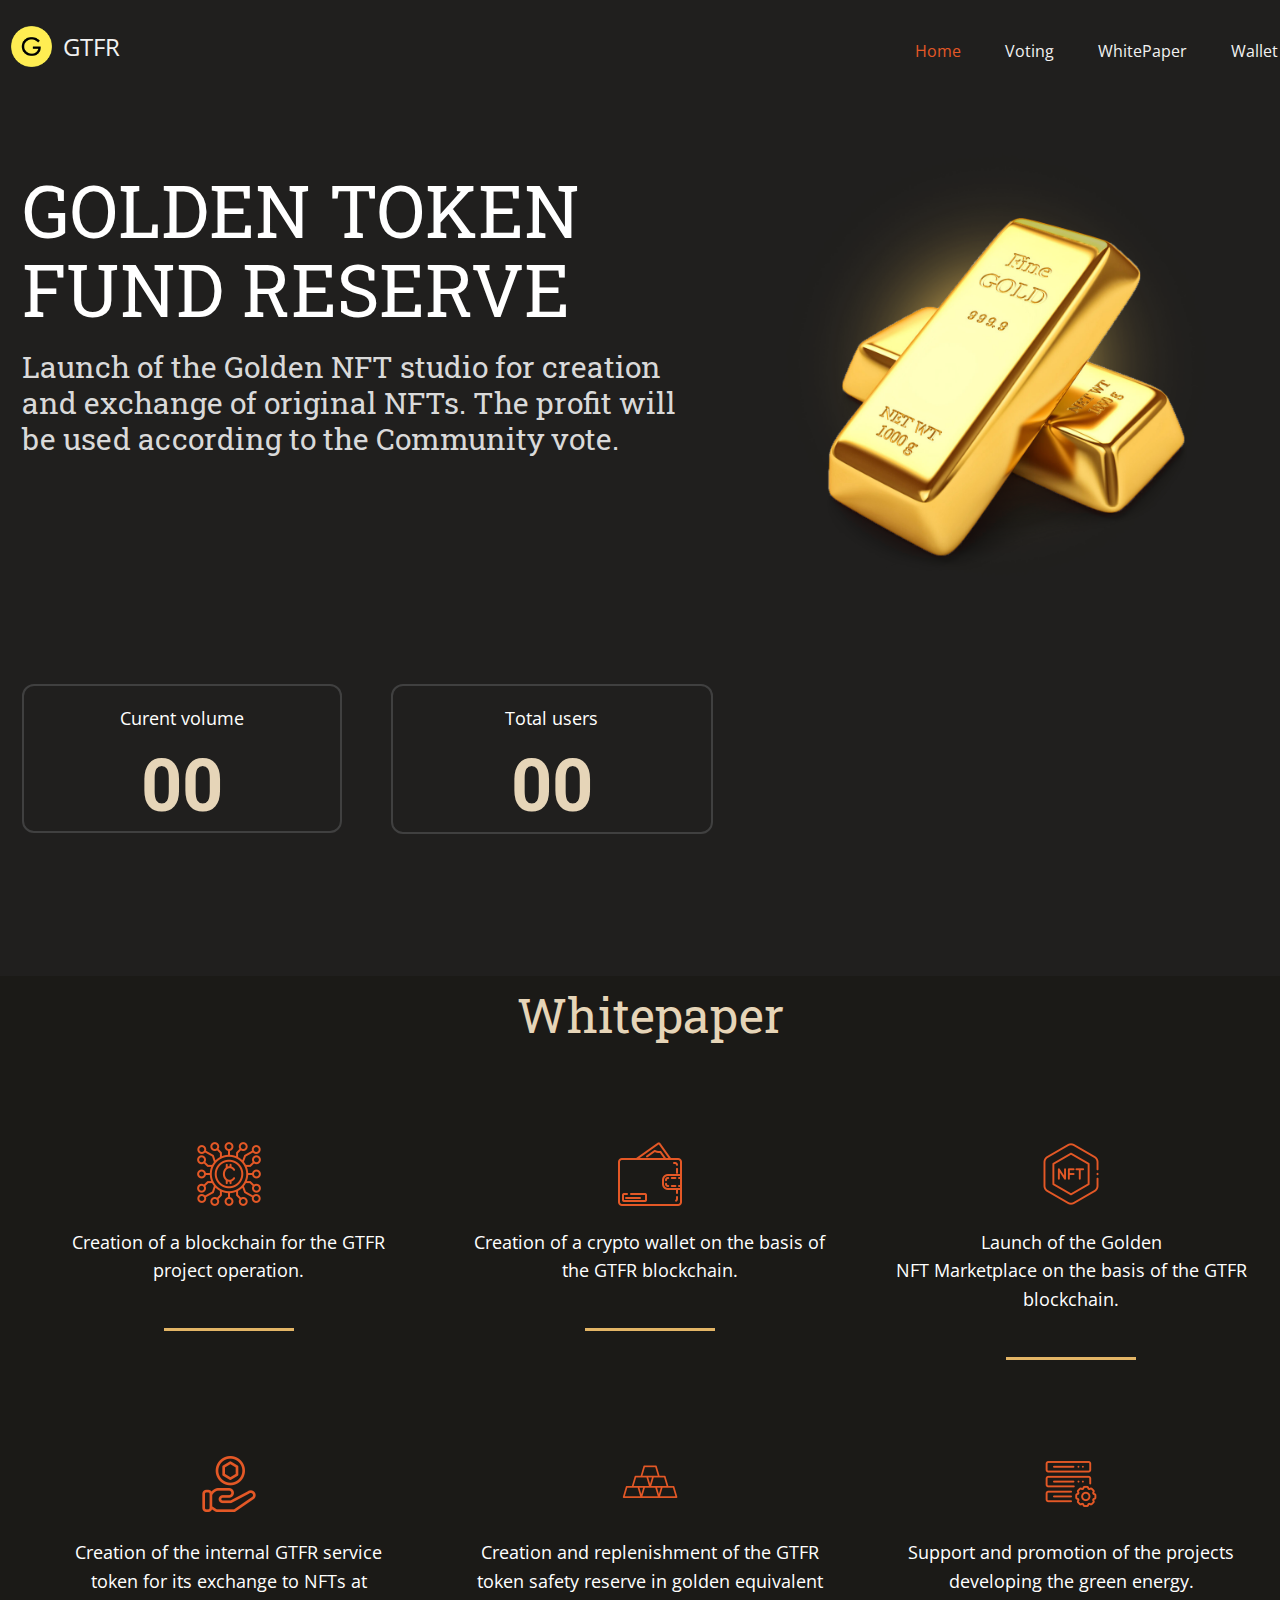
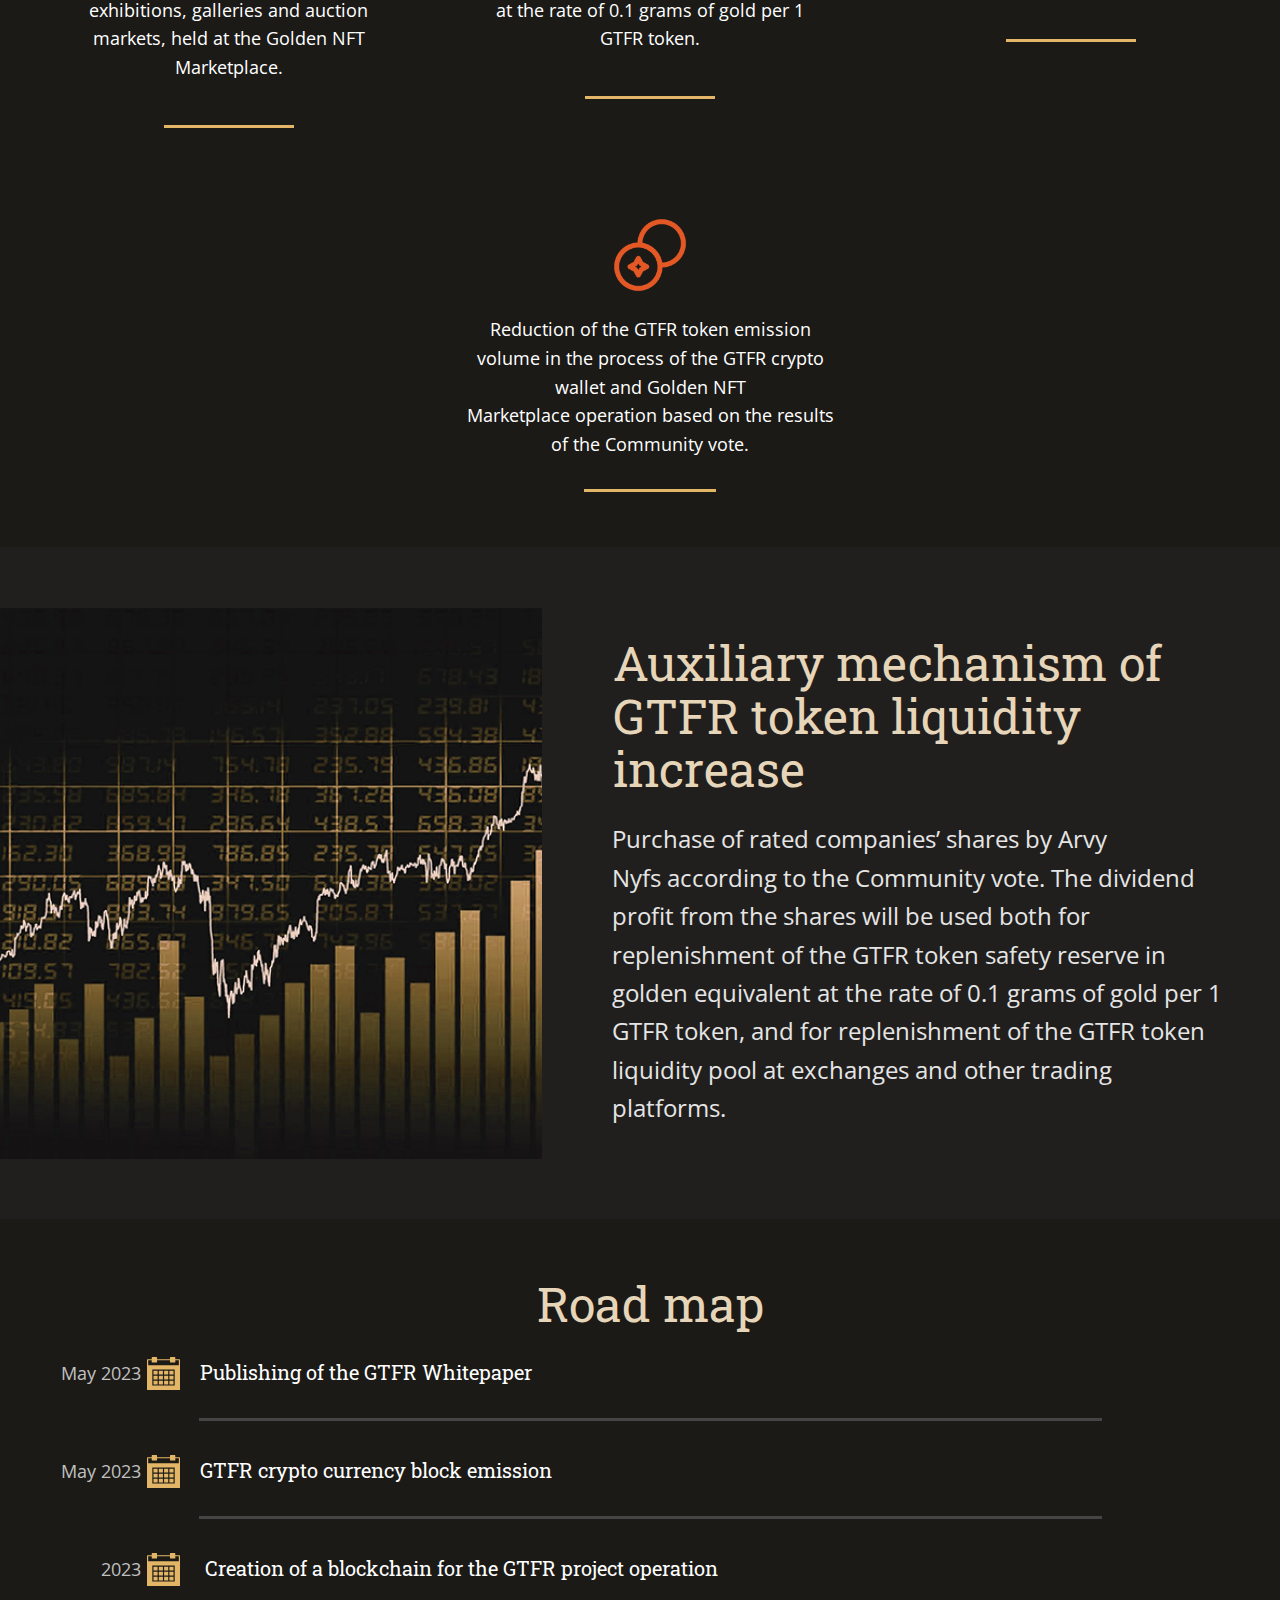
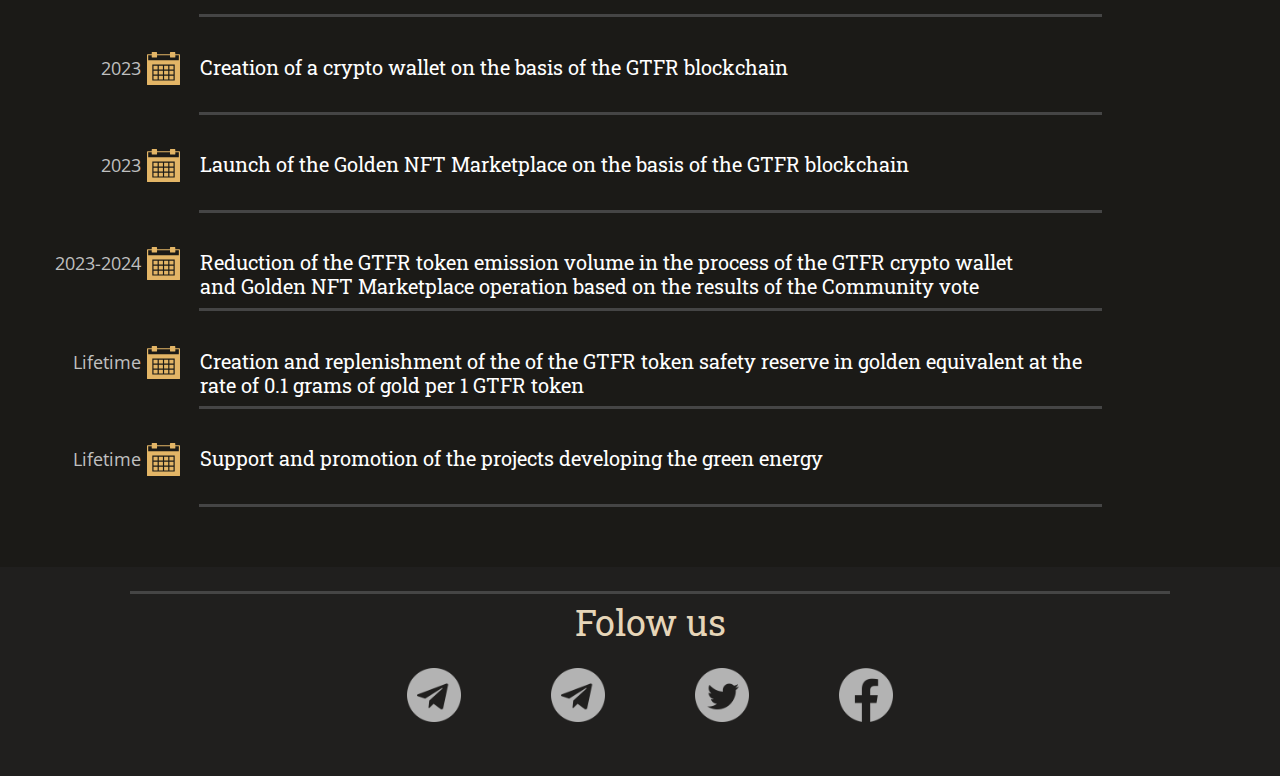
==== commit 024e2d4a: "Update index.html" ====
--- a/index.html
+++ b/index.html
@@ -12,7 +12,7 @@
     <meta name="generator" content="Nicepage 5.9.10, nicepage.com">
     <link id="u-theme-google-font" rel="stylesheet" href="https://fonts.googleapis.com/css?family=Roboto+Slab:100,200,300,400,500,600,700,800,900|Open+Sans:300,300i,400,400i,500,500i,600,600i,700,700i,800,800i">
     <link id="u-page-google-font" rel="stylesheet" href="https://fonts.googleapis.com/css?family=Open+Sans:300,300i,400,400i,500,500i,600,600i,700,700i,800,800i">
-    
+    <link rel="icon" type="image/png" href="images/logo_32x32.png">
     
     
     
@@ -402,19 +402,9 @@
           </div>
         </div>
       </div></footer>
-    <section class="u-backlink u-clearfix u-grey-80">
-      <a class="u-link" href="https://nicepage.com/website-design" target="_blank">
-        <span>Website Design</span>
-      </a>
-      <p class="u-text">
-        <span>created with</span>
-      </p>
-      <a class="u-link" href="https://nicepage.dev" target="_blank">
-        <span>Website Builder</span>
-      </a>. 
-    </section><span style="height: 64px; width: 64px; margin-left: 0px; margin-right: auto; margin-top: 0px; background-image: none; right: 15px; bottom: 15px; padding: 15px;" class="u-back-to-top u-icon u-icon-circle u-opacity u-opacity-75 u-palette-1-base" data-href="#">
+    <span style="height: 64px; width: 64px; margin-left: 0px; margin-right: auto; margin-top: 0px; background-image: none; right: 15px; bottom: 15px; padding: 15px;" class="u-back-to-top u-icon u-icon-circle u-opacity u-opacity-75 u-palette-1-base" data-href="#">
         <svg class="u-svg-link" preserveAspectRatio="xMidYMin slice" viewBox="0 0 551.13 551.13"><use xmlns:xlink="http://www.w3.org/1999/xlink" xlink:href="#svg-1d98"></use></svg>
         <svg class="u-svg-content" enable-background="new 0 0 551.13 551.13" viewBox="0 0 551.13 551.13" xmlns="http://www.w3.org/2000/svg" id="svg-1d98"><path d="m275.565 189.451 223.897 223.897h51.668l-275.565-275.565-275.565 275.565h51.668z"></path></svg>
     </span>
   
-</body></html>+</body></html>
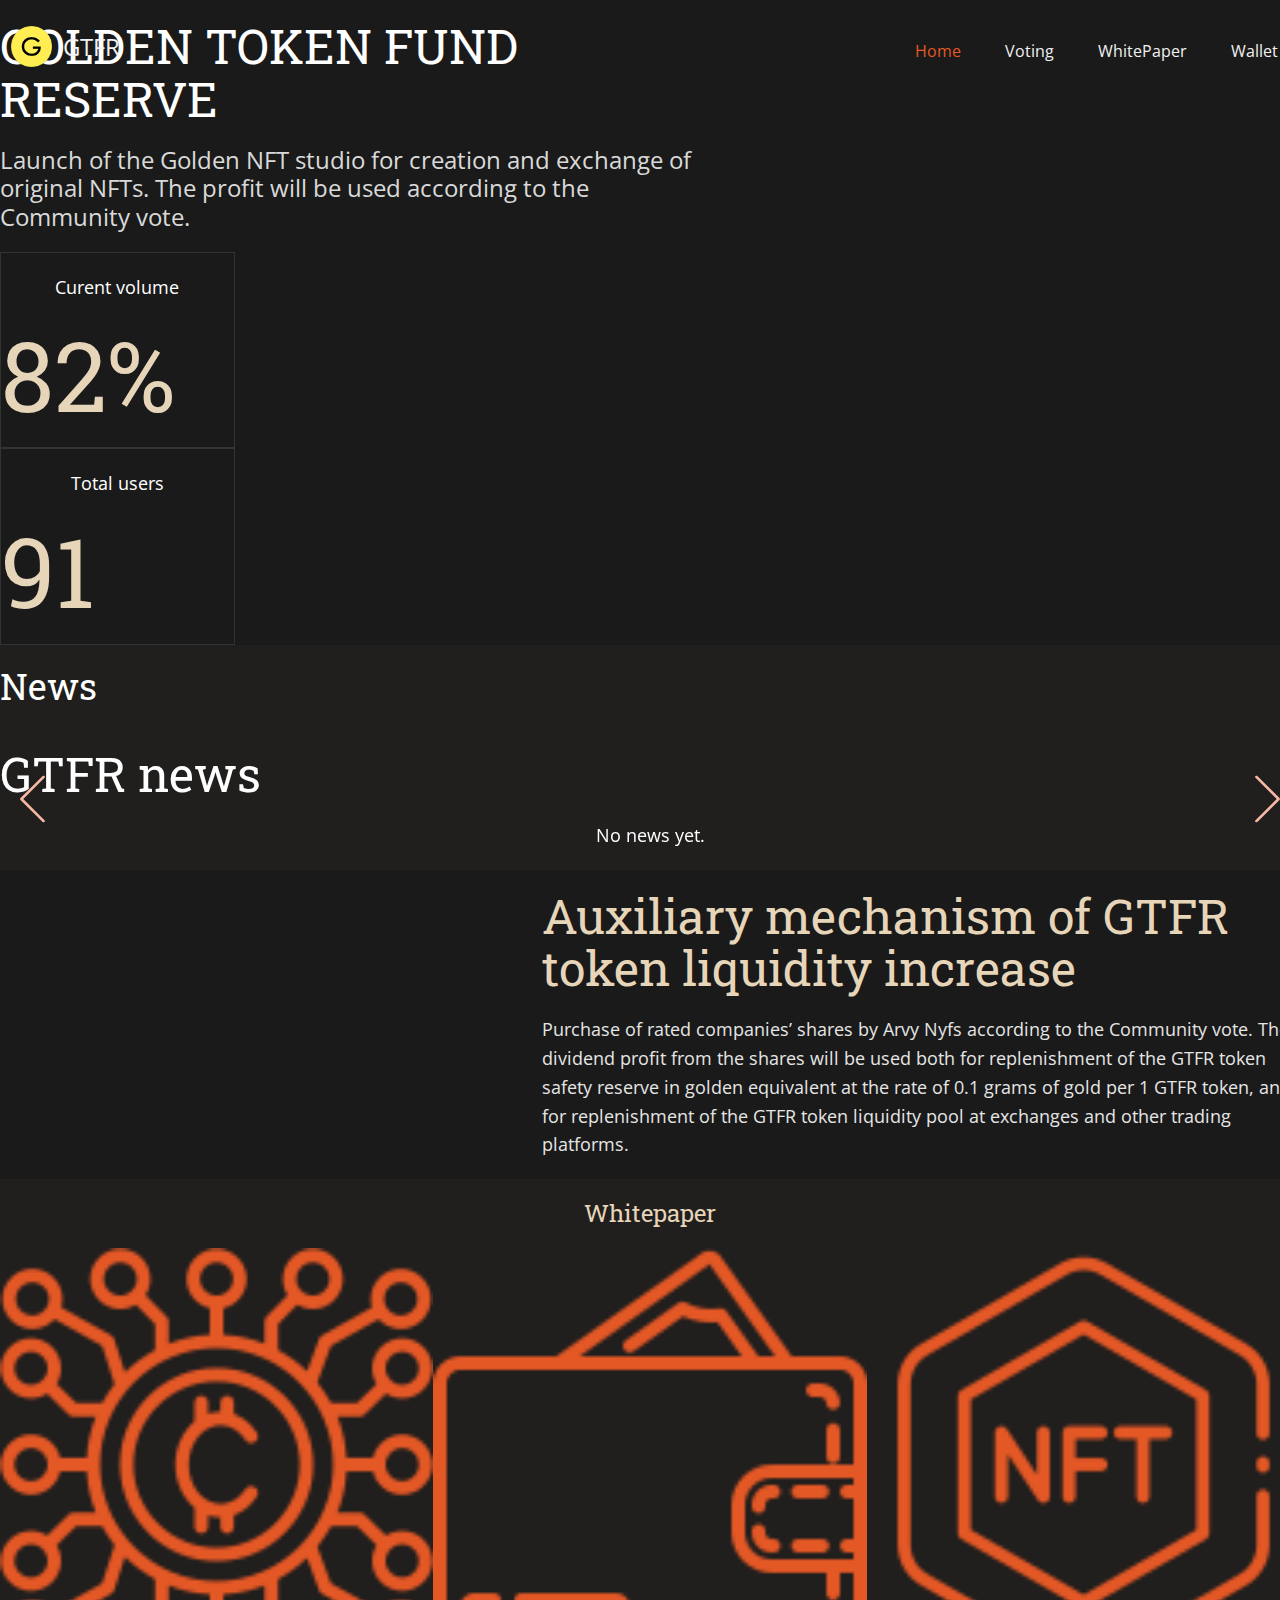
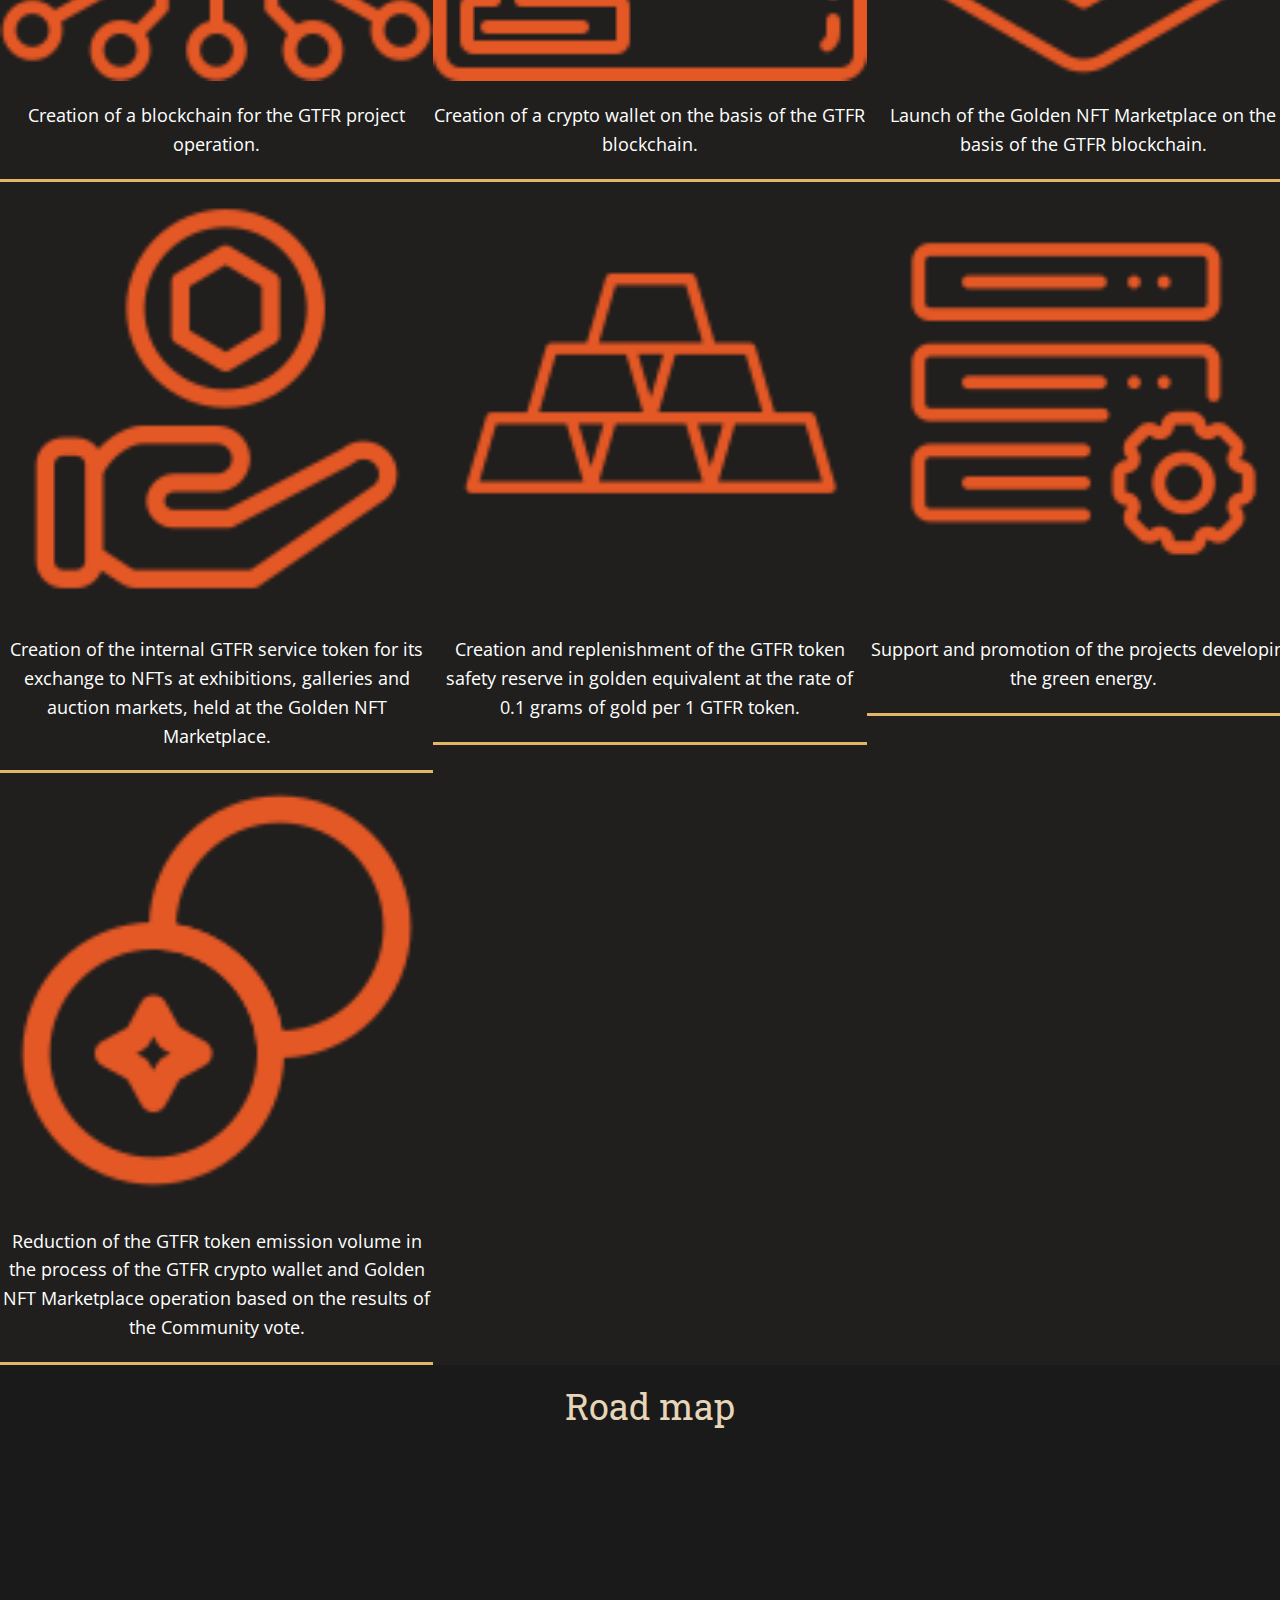
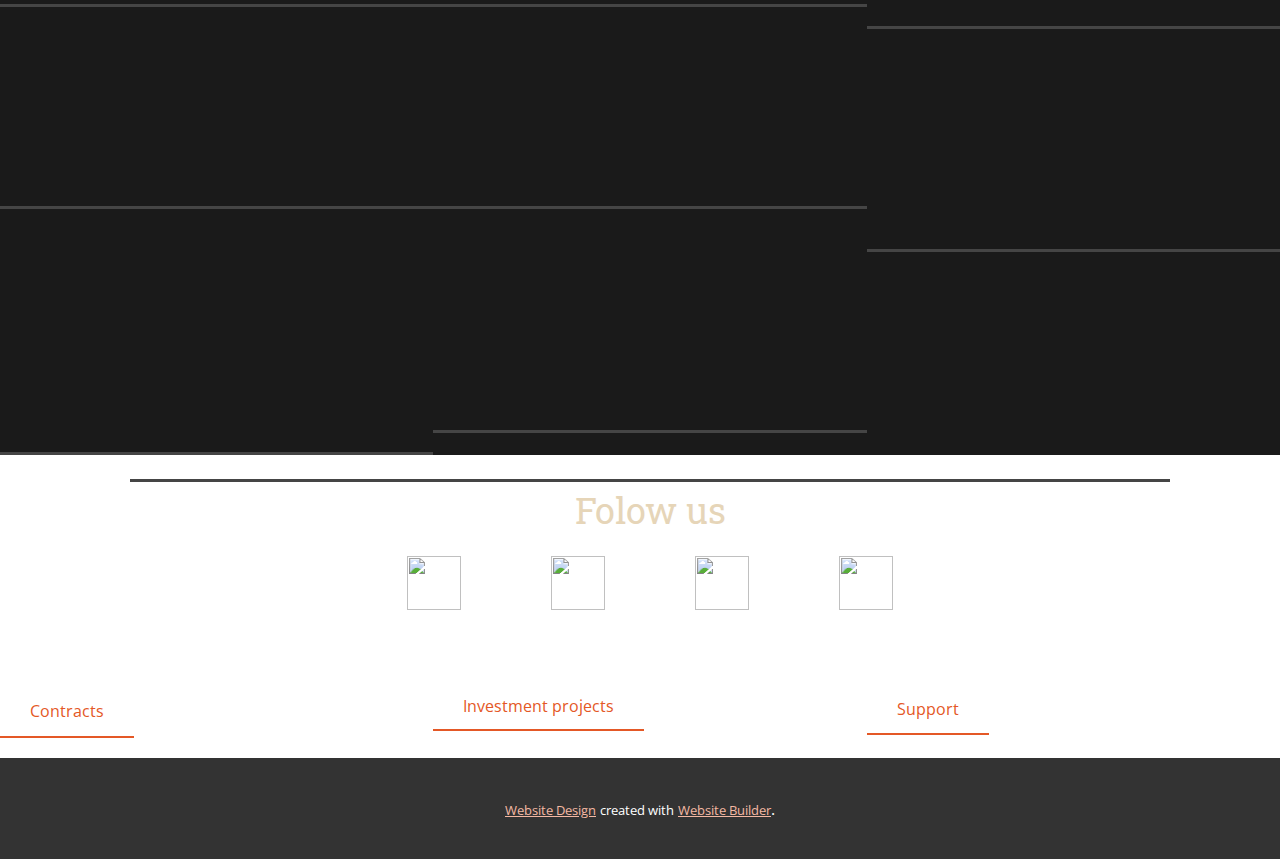
==== commit 8c4b4db3: "Add files via upload" ====
--- a/index.html
+++ b/index.html
@@ -4,15 +4,16 @@
     <meta charset="utf-8">
     <meta name="keywords" content="​GOLDEN TOKEN&nbsp;FUND RESERVE">
     <meta name="description" content="">
-    <title>Home</title>
+    <title>GTFR</title>
     <link rel="stylesheet" href="nicepage.css" media="screen">
-<link rel="stylesheet" href="Home.css" media="screen">
+<link rel="stylesheet" href="GTFR.css" media="screen">
     <script class="u-script" type="text/javascript" src="jquery.js" defer=""></script>
     <script class="u-script" type="text/javascript" src="nicepage.js" defer=""></script>
     <meta name="generator" content="Nicepage 5.9.10, nicepage.com">
     <link id="u-theme-google-font" rel="stylesheet" href="https://fonts.googleapis.com/css?family=Roboto+Slab:100,200,300,400,500,600,700,800,900|Open+Sans:300,300i,400,400i,500,500i,600,600i,700,700i,800,800i">
     <link id="u-page-google-font" rel="stylesheet" href="https://fonts.googleapis.com/css?family=Open+Sans:300,300i,400,400i,500,500i,600,600i,700,700i,800,800i">
-    <link rel="icon" type="image/png" href="images/logo_32x32.png">
+    
+    
     
     
     
@@ -26,15 +27,15 @@
 		"logo": "images/logo_128x128.png"
 }</script>
     <meta name="theme-color" content="#e45826">
-    <meta property="og:title" content="Home">
+    <meta property="og:title" content="GTFR">
     <meta property="og:type" content="website">
   <meta data-intl-tel-input-cdn-path="intlTelInput/"></head>
-  <body data-home-page="Home.html" data-home-page-title="Home" class="u-body u-overlap u-xl-mode" data-lang="ru"><header class="u-clearfix u-header u-header" id="sec-91a4"><div class="u-clearfix u-sheet u-sheet-1">
-        <a href="Home.html" class="u-image u-logo u-image-1" data-image-width="128" data-image-height="128" title="Home">
+  <body data-home-page="GTFR.html" data-home-page-title="GTFR" class="u-body u-overlap u-xl-mode" data-lang="ru"><header class="u-clearfix u-header u-header" id="sec-91a4"><div class="u-clearfix u-sheet u-sheet-1">
+        <a href="GTFR.html" class="u-image u-logo u-image-1" data-image-width="128" data-image-height="128" title="Home">
           <img src="images/logo_128x128.png" class="u-logo-image u-logo-image-1">
         </a>
         <p class="u-custom-font u-font-open-sans u-text u-text-default u-text-1">
-          <a class="u-active-none u-border-none u-btn u-button-link u-button-style u-hover-none u-none u-text-grey-5 u-btn-1" href="Home.html">GT<span style="font-size: 1.5rem;"></span>FR 
+          <a class="u-active-none u-border-none u-btn u-button-link u-button-style u-hover-none u-none u-text-grey-5 u-btn-1" href="GTFR.html">GT<span style="font-size: 1.5rem;"></span>FR 
           </a>
         </p>
         <nav class="u-align-right u-menu u-menu-one-level u-offcanvas u-menu-1" data-responsive-from="MD">
@@ -46,7 +47,7 @@
             </a>
           </div>
           <div class="u-custom-menu u-nav-container">
-            <ul class="u-nav u-unstyled u-nav-1"><li class="u-nav-item"><a class="u-button-style u-nav-link u-text-active-palette-1-base u-text-grey-5 u-text-hover-palette-2-base" href="Home.html" style="padding: 10px 22px;">Home</a>
+            <ul class="u-nav u-unstyled u-nav-1"><li class="u-nav-item"><a class="u-button-style u-nav-link u-text-active-palette-1-base u-text-grey-5 u-text-hover-palette-2-base" href="GTFR.html" style="padding: 10px 22px;">Home</a>
 </li><li class="u-nav-item"><a class="u-button-style u-nav-link u-text-active-palette-1-base u-text-grey-5 u-text-hover-palette-2-base" href="WorkInProgress.html" style="padding: 10px 22px;">Voting</a>
 </li><li class="u-nav-item"><a class="u-button-style u-nav-link u-text-active-palette-1-base u-text-grey-5 u-text-hover-palette-2-base" href="WorkInProgress.html" style="padding: 10px 22px;">WhitePaper</a>
 </li><li class="u-nav-item"><a class="u-button-style u-nav-link u-text-active-palette-1-base u-text-grey-5 u-text-hover-palette-2-base" href="WorkInProgress.html" style="padding: 10px 22px;">Wallet</a>
@@ -56,7 +57,7 @@
             <div class="u-black u-container-style u-inner-container-layout u-opacity u-opacity-85 u-sidenav u-sidenav-1" data-offcanvas-width="258.567">
               <div class="u-inner-container-layout u-sidenav-overflow">
                 <div class="u-menu-close"></div>
-                <ul class="u-align-center u-nav u-popupmenu-items u-spacing-4 u-text-active-palette-1-base u-unstyled u-nav-2"><li class="u-nav-item"><a class="u-button-style u-nav-link" href="Home.html">Home</a>
+                <ul class="u-align-center u-nav u-popupmenu-items u-spacing-4 u-text-active-palette-1-base u-unstyled u-nav-2"><li class="u-nav-item"><a class="u-button-style u-nav-link" href="GTFR.html">Home</a>
 </li><li class="u-nav-item"><a class="u-button-style u-nav-link" href="WorkInProgress.html">Voting</a>
 </li><li class="u-nav-item"><a class="u-button-style u-nav-link" href="WorkInProgress.html">WhitePaper</a>
 </li><li class="u-nav-item"><a class="u-button-style u-nav-link" href="WorkInProgress.html">Wallet</a>
@@ -67,88 +68,253 @@
           </div>
         </nav>
       </div></header>
-    <section class="u-clearfix u-container-align-center-xl u-custom-color-3 u-section-1" id="sec-064a">
-      <div class="u-clearfix u-sheet u-sheet-1">
-        <div class="u-clearfix u-layout-wrap u-layout-wrap-1">
-          <div class="u-layout">
-            <div class="u-layout-row">
-              <div class="u-align-left u-container-style u-layout-cell u-size-33 u-layout-cell-1">
-                <div class="u-container-layout u-container-layout-1">
-                  <h2 class="u-align-left-lg u-align-left-md u-align-left-xl u-text u-text-body-alt-color u-text-1"> GOLDEN TOKEN​ FUND RESERVE</h2>
-                  <h4 class="u-align-left-lg u-align-left-md u-align-left-xl u-text u-text-grey-15 u-text-2"> Launch of the&nbsp;Golden NFT&nbsp;studio for creation and exchange of original NFTs. The profit will be used according to the Community vote.</h4>
-                  <div class="u-align-center-lg u-align-center-md u-align-center-sm u-align-center-xs u-align-left-xl u-list u-list-1">
-                    <div class="u-repeater u-repeater-1">
-                      <div class="u-align-center u-border-2 u-border-grey-75 u-container-style u-list-item u-radius-12 u-repeater-item u-shape-round">
-                        <div class="u-container-layout u-similar-container u-container-layout-2">
-                          <p class="u-align-center u-text u-text-body-alt-color u-text-3">Curent volume</p>
-                          <h1 class="u-text u-text-default u-text-palette-3-base u-title u-text-4" data-animation-name="counter" data-animation-event="scroll" data-animation-duration="3000">00</h1>
-                        </div>
+    <section class="u-clearfix u-grey-90 u-section-1" id="sec-064a">
+      <img class="u-image u-image-contain u-image-default u-opacity u-opacity-0 u-preserve-proportions u-image-1" src="images/logoBG.png" alt="" data-image-width="1000" data-image-height="1000">
+      <div class="u-clearfix u-layout-wrap u-layout-wrap-1">
+        <div class="u-layout">
+          <div class="u-layout-row">
+            <div class="u-align-left u-container-style u-layout-cell u-size-33 u-layout-cell-1">
+              <div class="u-container-layout u-container-layout-1">
+                <h2 class="u-align-left u-text u-text-body-alt-color u-text-1"> GOLDEN TOKEN​ FUND RESERVE</h2>
+                <h4 class="u-align-left u-custom-font u-text u-text-font u-text-grey-15 u-text-2"> Launch of the&nbsp;Golden NFT&nbsp;studio for creation and exchange of original NFTs. The profit will be used according to the Community vote.</h4>
+                <div class="u-align-left u-list u-list-1">
+                  <div class="u-repeater u-repeater-1">
+                    <div class="u-align-center u-border-1 u-border-grey-80 u-container-style u-list-item u-repeater-item u-shape-rectangle u-list-item-1">
+                      <div class="u-container-layout u-similar-container u-container-layout-2">
+                        <p class="u-align-center u-text u-text-body-alt-color u-text-3">Curent volume</p>
+                        <h1 class="u-text u-text-default u-text-palette-3-base u-title u-text-4" data-animation-name="counter" data-animation-event="scroll" data-animation-duration="3000">100%</h1>
                       </div>
                     </div>
                   </div>
-                  <div class="u-align-center-lg u-align-center-md u-align-center-sm u-align-center-xs u-align-right-xl u-list u-list-2">
-                    <div class="u-repeater u-repeater-2">
-                      <div class="u-align-center u-border-2 u-border-grey-75 u-container-style u-list-item u-radius-12 u-repeater-item u-shape-round">
-                        <div class="u-container-layout u-similar-container u-container-layout-3">
-                          <p class="u-align-center u-text u-text-body-alt-color u-text-5">Total users</p>
-                          <h1 class="u-text u-text-default u-text-palette-3-base u-title u-text-6" data-animation-name="counter" data-animation-event="scroll" data-animation-duration="3000">00</h1>
-                        </div>
+                </div>
+                <div class="u-align-right u-list u-list-2">
+                  <div class="u-repeater u-repeater-2">
+                    <div class="u-align-center u-border-1 u-border-grey-80 u-container-style u-list-item u-repeater-item u-shape-rectangle u-list-item-2">
+                      <div class="u-container-layout u-similar-container u-container-layout-3">
+                        <p class="u-align-center u-text u-text-body-alt-color u-text-5">Total users</p>
+                        <h1 class="u-text u-text-default u-text-palette-3-base u-title u-text-6" data-animation-name="counter" data-animation-event="scroll" data-animation-duration="3000">111</h1>
                       </div>
                     </div>
                   </div>
                 </div>
               </div>
-              <div class="u-container-style u-layout-cell u-size-27 u-layout-cell-2">
-                <div class="u-container-layout u-container-layout-4">
-                  <img class="u-align-center u-hidden-sm u-hidden-xs u-image u-image-contain u-image-default u-preserve-proportions u-image-1" src="images/glowBG.png" alt="" data-image-width="512" data-image-height="512">
-                  <img class="u-align-center u-hidden-sm u-hidden-xs u-image u-image-contain u-image-default u-image-2" src="images/goldBG.png" alt="" data-image-width="1200" data-image-height="900">
-                </div>
-              </div>
-            </div>
-          </div>
-        </div>
-      </div>
-    </section>
-    <section class="u-clearfix u-custom-color-2 u-section-2" id="sec-d3db">
+            </div>
+            <div class="u-container-style u-layout-cell u-size-27 u-layout-cell-2">
+              <div class="u-container-layout u-container-layout-4">
+                <img class="u-align-center u-hidden-block u-image u-image-contain u-image-default u-preserve-proportions u-image-2" src="images/glowBG.png" alt="" data-image-width="512" data-image-height="512">
+                <img class="u-align-center u-image u-image-contain u-image-default u-image-3" src="images/goldAndName.png" alt="" data-image-width="1200" data-image-height="1297">
+              </div>
+            </div>
+          </div>
+        </div>
+      </div>
+    </section>
+    <section class="u-align-center u-clearfix u-custom-color-3 u-section-2" id="sec-5f9d">
+      <div class="u-clearfix u-sheet u-valign-middle-lg u-valign-middle-md u-valign-middle-sm u-valign-middle-xl u-sheet-1">
+        <h3 class="u-text u-text-default-lg u-text-default-md u-text-default-sm u-text-default-xl u-text-font u-text-1">News</h3>
+        <div id="carousel-bd35" data-interval="5000" data-u-ride="carousel" class="u-carousel u-expanded-width-sm u-expanded-width-xs u-slider u-slider-1">
+          <ol class="u-absolute-hcenter u-carousel-indicators u-hidden u-carousel-indicators-1">
+            <li data-u-target="#carousel-bd35" class="u-active u-grey-30" data-u-slide-to="0"></li>
+            <li data-u-target="#carousel-bd35" class="u-grey-30" data-u-slide-to="1"></li>
+          </ol>
+          <div class="u-carousel-inner" role="listbox">
+            <div class="u-active u-align-center u-carousel-item u-container-align-center u-container-style u-image u-shading u-slide u-image-1" data-image-width="800" data-image-height="500">
+              <div class="u-container-layout u-container-layout-1">
+                <h2 class="u-align-center u-text u-text-default u-text-2">GTFR news</h2>
+                <p class="u-align-center u-text u-text-3">No news yet.</p>
+              </div>
+            </div>
+            <div class="u-align-center u-carousel-item u-container-align-center u-container-style u-image u-shading u-slide u-image-2" data-image-width="800" data-image-height="500">
+              <div class="u-container-layout u-container-layout-2">
+                <h2 class="u-align-center u-text u-text-default u-text-4">GTFR news 2</h2>
+                <p class="u-align-center u-text u-text-5">News will be available soon.</p>
+              </div>
+            </div>
+          </div>
+          <a class="u-absolute-vcenter-lg u-absolute-vcenter-md u-absolute-vcenter-xl u-carousel-control u-carousel-control-prev u-spacing-9 u-carousel-control-1" href="#carousel-bd35" role="button" data-u-slide="prev">
+            <span aria-hidden="true">
+              <svg viewBox="0 0 477.175 477.175"><path d="M145.188,238.575l215.5-215.5c5.3-5.3,5.3-13.8,0-19.1s-13.8-5.3-19.1,0l-225.1,225.1c-5.3,5.3-5.3,13.8,0,19.1l225.1,225
+                    c2.6,2.6,6.1,4,9.5,4s6.9-1.3,9.5-4c5.3-5.3,5.3-13.8,0-19.1L145.188,238.575z"></path></svg>
+            </span>
+            <span class="sr-only">+Previous</span>
+          </a>
+          <a class="u-absolute-vcenter-lg u-absolute-vcenter-md u-absolute-vcenter-xl u-carousel-control u-carousel-control-next u-spacing-9 u-carousel-control-2" href="#carousel-bd35" role="button" data-u-slide="next">
+            <span aria-hidden="true">
+              <svg viewBox="0 0 477.175 477.175"><path d="M360.731,229.075l-225.1-225.1c-5.3-5.3-13.8-5.3-19.1,0s-5.3,13.8,0,19.1l215.5,215.5l-215.5,215.5
+                    c-5.3,5.3-5.3,13.8,0,19.1c2.6,2.6,6.1,4,9.5,4c3.4,0,6.9-1.3,9.5-4l225.1-225.1C365.931,242.875,365.931,234.275,360.731,229.075z"></path></svg>
+            </span>
+            <span class="sr-only">+Next</span>
+          </a>
+        </div>
+      </div>
+      <style data-mode="XXL">@media (max-width: 0px) {
+  .u-section-2 .u-sheet-1 {
+    min-height: 613px;
+  }
+  .u-section-2 .u-slider-1 {
+    width: 758px;
+    min-height: 478px;
+    height: auto;
+    margin-top: 60px;
+    margin-bottom: 60px;
+    margin-left: auto;
+    margin-right: auto;
+  }
+  .u-section-2 .u-carousel-indicators-1 {
+    position: absolute;
+    bottom: 10px;
+    width: auto;
+    height: auto;
+  }
+  .u-section-2 .u-image-1 {
+    background-image: linear-gradient(0deg, rgba(0,0,0,0.4), rgba(0,0,0,0.4)), url("[data-uri]");
+    background-position: 50% 50%;
+  }
+  .u-section-2 .u-container-layout-1 {
+    padding-top: 30px;
+    padding-bottom: 30px;
+    padding-left: 60px;
+    padding-right: 60px;
+  }
+  .u-section-2 .u-text-2 {
+    margin-top: 0;
+    margin-bottom: 0;
+    margin-left: auto;
+    margin-right: auto;
+  }
+  .u-section-2 .u-text-3 {
+    width: 409px;
+    margin-top: 20px;
+    margin-left: auto;
+    margin-right: auto;
+    margin-bottom: 0;
+  }
+  .u-block-3ed5-34 {
+    border-style: none;
+    font-weight: 700;
+    text-transform: uppercase;
+    font-size: 0.875rem;
+    letter-spacing: 1px;
+    background-image: none;
+    margin-top: 30px;
+    margin-left: auto;
+    margin-right: auto;
+    margin-bottom: 0;
+  }
+  .u-section-2 .u-image-2 {
+    background-image: linear-gradient(0deg, rgba(0,0,0,0.4), rgba(0,0,0,0.4)), url("[data-uri]");
+    background-position: 50% 50%;
+  }
+  .u-section-2 .u-container-layout-2 {
+    padding-top: 30px;
+    padding-bottom: 30px;
+    padding-left: 60px;
+    padding-right: 60px;
+  }
+  .u-section-2 .u-text-4 {
+    margin-top: 0;
+    margin-bottom: 0;
+    margin-left: auto;
+    margin-right: auto;
+  }
+  .u-section-2 .u-text-5 {
+    width: 409px;
+    margin-top: 20px;
+    margin-left: auto;
+    margin-right: auto;
+    margin-bottom: 0;
+  }
+  .u-section-2 .u-text-1 {
+    border-style: none;
+    font-weight: 700;
+    text-transform: uppercase;
+    font-size: 0.875rem;
+    letter-spacing: 1px;
+    background-image: none;
+    margin-top: 30px;
+    margin-left: auto;
+    margin-right: auto;
+    margin-bottom: 0;
+  }
+  .u-section-2 .u-carousel-control-1 {
+    width: 38px;
+    height: 38px;
+    background-image: none;
+    left: -58px;
+    position: absolute;
+    right: auto;
+  }
+  .u-section-2 .u-carousel-control-2 {
+    width: 38px;
+    height: 38px;
+    background-image: none;
+    left: auto;
+    position: absolute;
+    right: -58px;
+  }
+}</style>
+    </section>
+    <section class="u-align-center u-clearfix u-grey-90 u-section-3" id="sec-0673">
+      <div class="u-clearfix u-sheet u-valign-middle u-sheet-1">
+        <div class="u-clearfix u-expanded-width-lg u-expanded-width-sm u-expanded-width-xl u-expanded-width-xs u-gutter-0 u-layout-wrap u-layout-wrap-1">
+          <div class="u-layout" style="">
+            <div class="u-layout-row" style="">
+              <div class="u-align-left u-container-align-center u-container-style u-hidden-md u-hidden-sm u-hidden-xs u-image u-image-round u-layout-cell u-left-cell u-radius-5 u-size-25-xl u-size-28-lg u-size-28-md u-size-28-sm u-size-28-xs u-size-xs-60 u-image-1" src="" data-image-width="512" data-image-height="512">
+                <div class="u-container-layout u-valign-middle u-container-layout-1" src="">
+                  <div class="u-expanded-width u-shape u-shape-1"></div>
+                </div>
+              </div>
+              <div class="u-align-left u-container-style u-layout-cell u-right-cell u-shape-rectangle u-size-32-lg u-size-32-md u-size-32-sm u-size-32-xs u-size-35-xl u-size-xs-60 u-layout-cell-2">
+                <div class="u-container-layout u-container-layout-2">
+                  <h2 class="u-text u-text-palette-3-base u-text-1"> Auxiliary mechanism of GTFR token liquidity increase </h2>
+                  <p class="u-text u-text-grey-10 u-text-2"> Purchase of rated companies’ shares by&nbsp;Arvy Nyfs&nbsp;according to the Community vote. The dividend profit from the shares will be used both for replenishment of th​e GTFR token safety reserve in golden equivalent at the rate of 0.1 grams of gold per 1 GTFR token, and for replenishment of the GTFR token liquidity pool at exchanges and other trading platforms.</p>
+                </div>
+              </div>
+            </div>
+          </div>
+        </div>
+      </div>
+    </section>
+    <section class="u-clearfix u-custom-color-3 u-section-4" id="sec-d3db">
       <div class="u-clearfix u-sheet u-sheet-1">
         <h4 class="u-align-center u-text u-text-palette-3-base u-text-1">Whitepaper</h4>
       </div>
     </section>
-    <section class="u-align-center u-clearfix u-custom-color-2 u-section-3" id="sec-f88c">
+    <section class="u-align-center u-clearfix u-custom-color-3 u-section-5" id="sec-f88c">
       <div class="u-align-left u-clearfix u-sheet u-sheet-1">
         <div class="u-align-center u-list u-list-1">
           <div class="u-repeater u-repeater-1">
-            <div class="u-container-align-center u-container-style u-custom-color-2 u-list-item u-repeater-item u-list-item-1" data-animation-out="0">
+            <div class="u-container-align-center u-container-style u-list-item u-repeater-item u-shape-rectangle u-list-item-1" data-animation-out="0" data-animation-name="" data-animation-duration="0" data-animation-direction="">
               <div class="u-container-layout u-similar-container u-container-layout-1"><span class="u-align-center u-file-icon u-icon u-text-palette-1-base u-icon-1"><img src="images/10200911-66ed4c30.png" alt=""></span>
                 <p class="u-align-center u-text u-text-1"> Creation of a blockchain for the GTFR project operation.</p>
                 <div class="u-align-center u-border-3 u-border-palette-2-base u-line u-line-horizontal u-line-1"></div>
               </div>
             </div>
-            <div class="u-align-center u-container-align-center u-container-style u-custom-color-2 u-list-item u-repeater-item u-list-item-2" data-animation-out="0">
+            <div class="u-align-center u-container-align-center u-container-style u-list-item u-repeater-item u-shape-rectangle u-list-item-2" data-animation-out="0">
               <div class="u-container-layout u-similar-container u-container-layout-2"><span class="u-align-center u-file-icon u-icon u-text-palette-1-base u-icon-2"><img src="images/10521663-bbc124f0.png" alt=""></span>
                 <p class="u-align-center u-text u-text-2"> Creation of a crypto wallet on the basis of the GTFR blockchain.</p>
                 <div class="u-align-center u-border-3 u-border-palette-2-base u-line u-line-horizontal u-line-2"></div>
               </div>
             </div>
-            <div class="u-container-align-center u-container-style u-custom-color-2 u-list-item u-repeater-item u-list-item-3" data-animation-out="0">
+            <div class="u-container-align-center u-container-style u-list-item u-repeater-item u-shape-rectangle u-list-item-3" data-animation-out="0">
               <div class="u-container-layout u-similar-container u-container-layout-3"><span class="u-align-center u-file-icon u-icon u-text-palette-1-base u-icon-3"><img src="images/7115673-c5e5be90.png" alt=""></span>
                 <p class="u-align-center u-text u-text-3"> Launch of the&nbsp;Golden NFT&nbsp;Marketplace&nbsp;on the basis of the GTFR blockchain.</p>
                 <div class="u-align-center u-border-3 u-border-palette-2-base u-line u-line-horizontal u-line-3"></div>
               </div>
             </div>
-            <div class="u-container-style u-custom-color-2 u-list-item u-repeater-item u-list-item-4" data-animation-out="0">
+            <div class="u-container-style u-list-item u-repeater-item u-shape-rectangle u-list-item-4" data-animation-out="0">
               <div class="u-container-layout u-similar-container u-container-layout-4"><span class="u-align-center u-file-icon u-icon u-text-palette-1-base u-icon-4"><img src="images/6838810-428e96ef.png" alt=""></span>
                 <p class="u-align-center u-text u-text-4"> Creation of the internal GTFR service token for its exchange to NFTs at exhibitions, galleries and auction markets, held at the&nbsp;Golden NFT Marketplace.</p>
                 <div class="u-align-center u-border-3 u-border-palette-2-base u-line u-line-horizontal u-line-4"></div>
               </div>
             </div>
-            <div class="u-container-align-center u-container-style u-custom-color-2 u-list-item u-repeater-item u-list-item-5" data-animation-out="0">
+            <div class="u-container-align-center u-container-style u-list-item u-repeater-item u-shape-rectangle u-list-item-5" data-animation-out="0">
               <div class="u-container-layout u-similar-container u-container-layout-5"><span class="u-align-center u-file-icon u-icon u-text-palette-1-base u-icon-5"><img src="images/10546362-364a348f.png" alt=""></span>
                 <p class="u-align-center u-text u-text-5"> Creation and replenishment of the GTFR token safety reserve in golden equivalent at the rate of 0.1 grams of gold per 1 GTFR token.</p>
                 <div class="u-align-center u-border-3 u-border-palette-2-base u-line u-line-horizontal u-line-5"></div>
               </div>
             </div>
-            <div class="u-container-style u-custom-color-2 u-list-item u-repeater-item u-list-item-6" data-animation-out="0">
+            <div class="u-container-style u-list-item u-repeater-item u-shape-rectangle u-list-item-6" data-animation-out="0">
               <div class="u-container-layout u-similar-container u-container-layout-6"><span class="u-align-center u-file-icon u-icon u-text-palette-1-base u-icon-6"><img src="images/10645013-07c3dee0.png" alt=""></span>
                 <p class="u-align-center u-text u-text-6"> Support and promotion of the projects developing the&nbsp;green energy.</p>
                 <div class="u-align-center u-border-3 u-border-palette-2-base u-line u-line-horizontal u-line-6"></div>
@@ -158,7 +324,7 @@
         </div>
       </div>
     </section>
-    <section class="u-align-center u-clearfix u-custom-color-2 u-section-4" id="sec-d3aa">
+    <section class="u-align-center u-clearfix u-custom-color-3 u-section-6" id="sec-d3aa">
       <div class="u-clearfix u-sheet u-sheet-1">
         <div class="u-align-center u-list u-list-1">
           <div class="u-repeater u-repeater-1">
@@ -172,35 +338,16 @@
         </div>
       </div>
     </section>
-    <section class="u-align-center u-clearfix u-custom-color-3 u-section-5" id="sec-0673">
-      <div class="u-clearfix u-sheet u-valign-middle u-sheet-1">
-        <div class="u-clearfix u-expanded-width-lg u-expanded-width-sm u-expanded-width-xl u-expanded-width-xs u-gutter-0 u-layout-wrap u-layout-wrap-1">
-          <div class="u-layout" style="">
-            <div class="u-layout-row" style="">
-              <div class="u-align-left u-container-align-center u-container-style u-hidden-md u-hidden-sm u-hidden-xs u-image u-layout-cell u-left-cell u-size-25-xl u-size-28-lg u-size-28-md u-size-28-sm u-size-28-xs u-size-xs-60 u-image-1" src="" data-image-width="512" data-image-height="512">
-                <div class="u-container-layout u-valign-middle u-container-layout-1" src=""></div>
-              </div>
-              <div class="u-align-left u-container-style u-custom-color-3 u-layout-cell u-right-cell u-size-32-lg u-size-32-md u-size-32-sm u-size-32-xs u-size-35-xl u-size-xs-60 u-layout-cell-2">
-                <div class="u-container-layout u-container-layout-2">
-                  <h2 class="u-text u-text-palette-3-base u-text-1"> Auxiliary mechanism of GTFR token liquidity increase </h2>
-                  <p class="u-text u-text-grey-10 u-text-2"> Purchase of rated companies’ shares by&nbsp;Arvy Nyfs&nbsp;according to the Community vote. The dividend profit from the shares will be used both for replenishment of th​e GTFR token safety reserve in golden equivalent at the rate of 0.1 grams of gold per 1 GTFR token, and for replenishment of the GTFR token liquidity pool at exchanges and other trading platforms.</p>
-                </div>
-              </div>
-            </div>
-          </div>
-        </div>
-      </div>
-    </section>
-    <section class="u-align-center u-clearfix u-custom-color-2 u-section-6" id="sec-3163">
+    <section class="u-align-center u-clearfix u-grey-90 u-section-7" id="sec-3163">
       <div class="u-clearfix u-sheet u-valign-middle-md u-sheet-1">
         <h3 class="u-align-center u-text u-text-palette-3-base u-text-1">Road map </h3>
         <div class="u-align-center-lg u-align-center-md u-align-center-sm u-align-center-xs u-expanded-width-md u-expanded-width-sm u-expanded-width-xs u-layout-grid u-list u-list-1">
           <div class="u-repeater u-repeater-1">
             <div class="u-container-style u-list-item u-repeater-item">
-              <div class="u-container-layout u-similar-container u-valign-top u-container-layout-1">
-                <div class="u-container-style u-expanded-width-sm u-expanded-width-xs u-group u-shape-rectangle u-group-1">
+              <div class="u-container-layout u-similar-container u-container-layout-1">
+                <div class="u-container-style u-expanded-width-sm u-expanded-width-xs u-group u-shape-rectangle u-group-1" data-animation-name="customAnimationIn" data-animation-duration="500" data-animation-out="0">
                   <div class="u-container-layout u-container-layout-2">
-                    <p class="u-align-left-md u-align-left-sm u-align-left-xs u-align-right-lg u-align-right-xl u-custom-item u-text u-text-grey-25 u-text-2">May ​2023</p>
+                    <p class="u-align-left-md u-align-left-sm u-align-left-xs u-align-right-lg u-align-right-xl u-custom-item u-text u-text-grey-25 u-text-2" data-animation-out="0">May ​2023</p>
                     <div class="u-custom-item u-shape u-shape-svg u-text-palette-2-base u-shape-1">
                       <svg class="u-svg-link" preserveAspectRatio="none" viewBox="0 0 160 160" style=""><use xmlns:xlink="http://www.w3.org/1999/xlink" xlink:href="#svg-66c1"></use></svg>
                       <svg class="u-svg-content" viewBox="0 0 160 160" x="0px" y="0px" id="svg-66c1" style="enable-background:new 0 0 160 160;"><path d="M57.2,114.6h20v18.7h-20V114.6z M57.2,66.7h20v18.7h-20V66.7z M57.2,90.6h20v18.7h-20V90.6z M31.5,90.6h20v18.7h-20V90.6z
@@ -212,17 +359,17 @@
 	c1.6,0,2.9-1.2,2.9-2.7v-8h17.1L154.3,40L154.3,40z M108.6,90.6h20v18.7h-20V90.6z M108.6,114.6h20v18.7h-20V114.6z M82.9,114.6h20
 	v18.7h-20V114.6z M82.9,90.6h20v18.7h-20V90.6z M82.9,66.7h20v18.7h-20V66.7z"></path></svg>
                     </div>
-                    <h6 class="u-align-center-md u-align-center-sm u-align-center-xs u-align-left-lg u-align-left-xl u-custom-item u-text u-text-3"> Publishing of the GTFR Whitepaper</h6>
+                    <h6 class="u-align-center-md u-align-center-sm u-align-center-xs u-align-left-lg u-align-left-xl u-custom-font u-custom-item u-text u-text-font u-text-grey-10 u-text-3"> Publishing of the GTFR Whitepaper</h6>
                   </div>
                 </div>
                 <div class="u-align-center-xl u-align-right-lg u-align-right-md u-align-right-sm u-align-right-xs u-border-3 u-border-grey-dark-1 u-expanded-width-sm u-expanded-width-xs u-line u-line-horizontal u-line-1"></div>
               </div>
             </div>
             <div class="u-container-style u-list-item u-repeater-item">
-              <div class="u-container-layout u-similar-container u-valign-top u-container-layout-3">
-                <div class="u-container-style u-expanded-width-sm u-expanded-width-xs u-group u-shape-rectangle u-group-2">
+              <div class="u-container-layout u-similar-container u-container-layout-3">
+                <div class="u-container-style u-expanded-width-sm u-expanded-width-xs u-group u-shape-rectangle u-group-2" data-animation-name="customAnimationIn" data-animation-duration="500" data-animation-out="0" data-animation-delay="250">
                   <div class="u-container-layout u-container-layout-4">
-                    <p class="u-align-left-md u-align-left-sm u-align-left-xs u-align-right-lg u-align-right-xl u-custom-item u-text u-text-grey-25 u-text-4">May ​2023</p>
+                    <p class="u-align-left-md u-align-left-sm u-align-left-xs u-align-right-lg u-align-right-xl u-custom-item u-text u-text-grey-25 u-text-4" data-animation-name="customAnimationIn" data-animation-duration="500" data-animation-out="0" data-animation-delay="250">May ​2023</p>
                     <div class="u-custom-item u-shape u-shape-svg u-text-palette-2-base u-shape-2">
                       <svg class="u-svg-link" preserveAspectRatio="none" viewBox="0 0 160 160" style=""><use xmlns:xlink="http://www.w3.org/1999/xlink" xlink:href="#svg-579c"></use></svg>
                       <svg class="u-svg-content" viewBox="0 0 160 160" x="0px" y="0px" id="svg-579c" style="enable-background:new 0 0 160 160;"><path d="M57.2,114.6h20v18.7h-20V114.6z M57.2,66.7h20v18.7h-20V66.7z M57.2,90.6h20v18.7h-20V90.6z M31.5,90.6h20v18.7h-20V90.6z
@@ -234,17 +381,17 @@
 	c1.6,0,2.9-1.2,2.9-2.7v-8h17.1L154.3,40L154.3,40z M108.6,90.6h20v18.7h-20V90.6z M108.6,114.6h20v18.7h-20V114.6z M82.9,114.6h20
 	v18.7h-20V114.6z M82.9,90.6h20v18.7h-20V90.6z M82.9,66.7h20v18.7h-20V66.7z"></path></svg>
                     </div>
-                    <h6 class="u-align-center-md u-align-center-sm u-align-center-xs u-align-left-lg u-align-left-xl u-custom-item u-text u-text-5"> GTFR crypto currency block emission</h6>
+                    <h6 class="u-align-center-md u-align-center-sm u-align-center-xs u-align-left-lg u-align-left-xl u-custom-font u-custom-item u-text u-text-font u-text-grey-10 u-text-5"> GTFR crypto currency block emission</h6>
                   </div>
                 </div>
                 <div class="u-align-center-xl u-align-right-lg u-align-right-md u-align-right-sm u-align-right-xs u-border-3 u-border-grey-dark-1 u-expanded-width-sm u-expanded-width-xs u-line u-line-horizontal u-line-2"></div>
               </div>
             </div>
             <div class="u-container-style u-list-item u-repeater-item">
-              <div class="u-container-layout u-similar-container u-valign-top u-container-layout-5">
-                <div class="u-container-style u-expanded-width-sm u-expanded-width-xs u-group u-shape-rectangle u-group-3">
+              <div class="u-container-layout u-similar-container u-container-layout-5">
+                <div class="u-container-style u-expanded-width-sm u-expanded-width-xs u-group u-shape-rectangle u-group-3" data-animation-name="customAnimationIn" data-animation-duration="500" data-animation-out="0" data-animation-delay="500">
                   <div class="u-container-layout u-container-layout-6">
-                    <p class="u-align-left-md u-align-left-sm u-align-left-xs u-align-right-lg u-align-right-xl u-custom-item u-text u-text-grey-25 u-text-6">2023</p>
+                    <p class="u-align-left-md u-align-left-sm u-align-left-xs u-align-right-lg u-align-right-xl u-custom-item u-text u-text-grey-25 u-text-6" data-animation-out="0">2023</p>
                     <div class="u-custom-item u-shape u-shape-svg u-text-palette-2-base u-shape-3">
                       <svg class="u-svg-link" preserveAspectRatio="none" viewBox="0 0 160 160" style=""><use xmlns:xlink="http://www.w3.org/1999/xlink" xlink:href="#svg-1818"></use></svg>
                       <svg class="u-svg-content" viewBox="0 0 160 160" x="0px" y="0px" id="svg-1818" style="enable-background:new 0 0 160 160;"><path d="M57.2,114.6h20v18.7h-20V114.6z M57.2,66.7h20v18.7h-20V66.7z M57.2,90.6h20v18.7h-20V90.6z M31.5,90.6h20v18.7h-20V90.6z
@@ -256,17 +403,17 @@
 	c1.6,0,2.9-1.2,2.9-2.7v-8h17.1L154.3,40L154.3,40z M108.6,90.6h20v18.7h-20V90.6z M108.6,114.6h20v18.7h-20V114.6z M82.9,114.6h20
 	v18.7h-20V114.6z M82.9,90.6h20v18.7h-20V90.6z M82.9,66.7h20v18.7h-20V66.7z"></path></svg>
                     </div>
-                    <h6 class="u-align-center-md u-align-center-sm u-align-center-xs u-align-left-lg u-align-left-xl u-custom-item u-text u-text-7"> &nbsp;Creation of a blockchain for the GTFR project operation</h6>
+                    <h6 class="u-align-center-md u-align-center-sm u-align-center-xs u-align-left-lg u-align-left-xl u-custom-font u-custom-item u-text u-text-font u-text-grey-10 u-text-7"> &nbsp;Creation of a blockchain for the GTFR project operation</h6>
                   </div>
                 </div>
                 <div class="u-align-center-xl u-align-right-lg u-align-right-md u-align-right-sm u-align-right-xs u-border-3 u-border-grey-dark-1 u-expanded-width-sm u-expanded-width-xs u-line u-line-horizontal u-line-3"></div>
               </div>
             </div>
             <div class="u-container-style u-list-item u-repeater-item">
-              <div class="u-container-layout u-similar-container u-valign-top u-container-layout-7">
-                <div class="u-container-style u-expanded-width-sm u-expanded-width-xs u-group u-shape-rectangle u-group-4">
+              <div class="u-container-layout u-similar-container u-container-layout-7">
+                <div class="u-container-style u-expanded-width-sm u-expanded-width-xs u-group u-shape-rectangle u-group-4" data-animation-name="customAnimationIn" data-animation-duration="750" data-animation-out="0" data-animation-delay="750">
                   <div class="u-container-layout u-container-layout-8">
-                    <p class="u-align-left-md u-align-left-sm u-align-left-xs u-align-right-lg u-align-right-xl u-custom-item u-text u-text-grey-25 u-text-8">2023</p>
+                    <p class="u-align-left-md u-align-left-sm u-align-left-xs u-align-right-lg u-align-right-xl u-custom-item u-text u-text-grey-25 u-text-8" data-animation-out="0">2023</p>
                     <div class="u-custom-item u-shape u-shape-svg u-text-palette-2-base u-shape-4">
                       <svg class="u-svg-link" preserveAspectRatio="none" viewBox="0 0 160 160" style=""><use xmlns:xlink="http://www.w3.org/1999/xlink" xlink:href="#svg-1a95"></use></svg>
                       <svg class="u-svg-content" viewBox="0 0 160 160" x="0px" y="0px" id="svg-1a95" style="enable-background:new 0 0 160 160;"><path d="M57.2,114.6h20v18.7h-20V114.6z M57.2,66.7h20v18.7h-20V66.7z M57.2,90.6h20v18.7h-20V90.6z M31.5,90.6h20v18.7h-20V90.6z
@@ -278,17 +425,17 @@
 	c1.6,0,2.9-1.2,2.9-2.7v-8h17.1L154.3,40L154.3,40z M108.6,90.6h20v18.7h-20V90.6z M108.6,114.6h20v18.7h-20V114.6z M82.9,114.6h20
 	v18.7h-20V114.6z M82.9,90.6h20v18.7h-20V90.6z M82.9,66.7h20v18.7h-20V66.7z"></path></svg>
                     </div>
-                    <h6 class="u-align-center-md u-align-center-sm u-align-center-xs u-align-left-lg u-align-left-xl u-custom-item u-text u-text-9"> Creation of a crypto wallet on the basis of the GTFR blockchain</h6>
+                    <h6 class="u-align-center-md u-align-center-sm u-align-center-xs u-align-left-lg u-align-left-xl u-custom-font u-custom-item u-text u-text-font u-text-grey-10 u-text-9"> Creation of a crypto wallet on the basis of the GTFR blockchain</h6>
                   </div>
                 </div>
                 <div class="u-align-center-xl u-align-right-lg u-align-right-md u-align-right-sm u-align-right-xs u-border-3 u-border-grey-dark-1 u-expanded-width-sm u-expanded-width-xs u-line u-line-horizontal u-line-4"></div>
               </div>
             </div>
             <div class="u-container-style u-list-item u-repeater-item">
-              <div class="u-container-layout u-similar-container u-valign-top u-container-layout-9">
-                <div class="u-container-style u-expanded-width-sm u-expanded-width-xs u-group u-shape-rectangle u-group-5">
+              <div class="u-container-layout u-similar-container u-container-layout-9">
+                <div class="u-container-style u-expanded-width-sm u-expanded-width-xs u-group u-shape-rectangle u-group-5" data-animation-name="customAnimationIn" data-animation-duration="500" data-animation-out="0" data-animation-delay="1000">
                   <div class="u-container-layout u-container-layout-10">
-                    <p class="u-align-left-md u-align-left-sm u-align-left-xs u-align-right-lg u-align-right-xl u-custom-item u-text u-text-grey-25 u-text-10"> 2023</p>
+                    <p class="u-align-left-md u-align-left-sm u-align-left-xs u-align-right-lg u-align-right-xl u-custom-item u-text u-text-grey-25 u-text-10" data-animation-out="0"> 2023</p>
                     <div class="u-custom-item u-shape u-shape-svg u-text-palette-2-base u-shape-5">
                       <svg class="u-svg-link" preserveAspectRatio="none" viewBox="0 0 160 160" style=""><use xmlns:xlink="http://www.w3.org/1999/xlink" xlink:href="#svg-650b"></use></svg>
                       <svg class="u-svg-content" viewBox="0 0 160 160" x="0px" y="0px" id="svg-650b" style="enable-background:new 0 0 160 160;"><path d="M57.2,114.6h20v18.7h-20V114.6z M57.2,66.7h20v18.7h-20V66.7z M57.2,90.6h20v18.7h-20V90.6z M31.5,90.6h20v18.7h-20V90.6z
@@ -300,17 +447,17 @@
 	c1.6,0,2.9-1.2,2.9-2.7v-8h17.1L154.3,40L154.3,40z M108.6,90.6h20v18.7h-20V90.6z M108.6,114.6h20v18.7h-20V114.6z M82.9,114.6h20
 	v18.7h-20V114.6z M82.9,90.6h20v18.7h-20V90.6z M82.9,66.7h20v18.7h-20V66.7z"></path></svg>
                     </div>
-                    <h6 class="u-align-center-md u-align-center-sm u-align-center-xs u-align-left-lg u-align-left-xl u-custom-item u-text u-text-11"> Launch of the&nbsp;Golden NFT Marketplace&nbsp;on the basis of the GTFR blockchain</h6>
+                    <h6 class="u-align-center-md u-align-center-sm u-align-center-xs u-align-left-lg u-align-left-xl u-custom-font u-custom-item u-text u-text-font u-text-grey-10 u-text-11"> Launch of the&nbsp;Golden NFT Marketplace&nbsp;on the basis of the GTFR blockchain</h6>
                   </div>
                 </div>
                 <div class="u-align-center-xl u-align-right-lg u-align-right-md u-align-right-sm u-align-right-xs u-border-3 u-border-grey-dark-1 u-expanded-width-sm u-expanded-width-xs u-line u-line-horizontal u-line-5"></div>
               </div>
             </div>
             <div class="u-container-style u-list-item u-repeater-item">
-              <div class="u-container-layout u-similar-container u-valign-top u-container-layout-11">
-                <div class="u-container-style u-expanded-width-sm u-expanded-width-xs u-group u-shape-rectangle u-group-6">
+              <div class="u-container-layout u-similar-container u-container-layout-11">
+                <div class="u-container-style u-expanded-width-sm u-expanded-width-xs u-group u-shape-rectangle u-group-6" data-animation-name="customAnimationIn" data-animation-duration="1000" data-animation-out="0" data-animation-delay="1250">
                   <div class="u-container-layout u-container-layout-12">
-                    <p class="u-align-left-md u-align-left-sm u-align-left-xs u-align-right-lg u-align-right-xl u-custom-item u-text u-text-grey-25 u-text-12"> 2023-2024</p>
+                    <p class="u-align-left-md u-align-left-sm u-align-left-xs u-align-right-lg u-align-right-xl u-custom-item u-text u-text-grey-25 u-text-12" data-animation-out="0"> 2023-2024</p>
                     <div class="u-custom-item u-shape u-shape-svg u-text-palette-2-base u-shape-6">
                       <svg class="u-svg-link" preserveAspectRatio="none" viewBox="0 0 160 160" style=""><use xmlns:xlink="http://www.w3.org/1999/xlink" xlink:href="#svg-b24d"></use></svg>
                       <svg class="u-svg-content" viewBox="0 0 160 160" x="0px" y="0px" id="svg-b24d" style="enable-background:new 0 0 160 160;"><path d="M57.2,114.6h20v18.7h-20V114.6z M57.2,66.7h20v18.7h-20V66.7z M57.2,90.6h20v18.7h-20V90.6z M31.5,90.6h20v18.7h-20V90.6z
@@ -322,17 +469,17 @@
 	c1.6,0,2.9-1.2,2.9-2.7v-8h17.1L154.3,40L154.3,40z M108.6,90.6h20v18.7h-20V90.6z M108.6,114.6h20v18.7h-20V114.6z M82.9,114.6h20
 	v18.7h-20V114.6z M82.9,90.6h20v18.7h-20V90.6z M82.9,66.7h20v18.7h-20V66.7z"></path></svg>
                     </div>
-                    <h6 class="u-align-center-md u-align-center-sm u-align-center-xs u-align-left-lg u-align-left-xl u-custom-item u-text u-text-13"> Reduction of the GTFR token emission volume in the process of the GTFR crypto wallet and&nbsp;Golden NFT Marketplace&nbsp;operation based on the results of the Community vote</h6>
+                    <h6 class="u-align-center-md u-align-center-sm u-align-center-xs u-align-left-lg u-align-left-xl u-custom-font u-custom-item u-text u-text-font u-text-grey-10 u-text-13"> Reduction of the GTFR token emission volume in the process of the GTFR crypto wallet and&nbsp;Golden NFT Marketplace&nbsp;operation based on the results of the Community vote</h6>
                   </div>
                 </div>
                 <div class="u-align-center-xl u-align-right-lg u-align-right-md u-align-right-sm u-align-right-xs u-border-3 u-border-grey-dark-1 u-expanded-width-sm u-expanded-width-xs u-line u-line-horizontal u-line-6"></div>
               </div>
             </div>
             <div class="u-container-style u-list-item u-repeater-item">
-              <div class="u-container-layout u-similar-container u-valign-top u-container-layout-13">
-                <div class="u-container-style u-expanded-width-sm u-expanded-width-xs u-group u-shape-rectangle u-group-7">
+              <div class="u-container-layout u-similar-container u-container-layout-13">
+                <div class="u-container-style u-expanded-width-sm u-expanded-width-xs u-group u-shape-rectangle u-group-7" data-animation-name="customAnimationIn" data-animation-duration="500" data-animation-out="0" data-animation-delay="1500">
                   <div class="u-container-layout u-container-layout-14">
-                    <p class="u-align-left-md u-align-left-sm u-align-left-xs u-align-right-lg u-align-right-xl u-custom-item u-text u-text-grey-25 u-text-14"> Lifetime</p>
+                    <p class="u-align-left-md u-align-left-sm u-align-left-xs u-align-right-lg u-align-right-xl u-custom-item u-text u-text-grey-25 u-text-14" data-animation-out="0"> Lifetime</p>
                     <div class="u-custom-item u-shape u-shape-svg u-text-palette-2-base u-shape-7">
                       <svg class="u-svg-link" preserveAspectRatio="none" viewBox="0 0 160 160" style=""><use xmlns:xlink="http://www.w3.org/1999/xlink" xlink:href="#svg-acad"></use></svg>
                       <svg class="u-svg-content" viewBox="0 0 160 160" x="0px" y="0px" id="svg-acad" style="enable-background:new 0 0 160 160;"><path d="M57.2,114.6h20v18.7h-20V114.6z M57.2,66.7h20v18.7h-20V66.7z M57.2,90.6h20v18.7h-20V90.6z M31.5,90.6h20v18.7h-20V90.6z
@@ -344,17 +491,17 @@
 	c1.6,0,2.9-1.2,2.9-2.7v-8h17.1L154.3,40L154.3,40z M108.6,90.6h20v18.7h-20V90.6z M108.6,114.6h20v18.7h-20V114.6z M82.9,114.6h20
 	v18.7h-20V114.6z M82.9,90.6h20v18.7h-20V90.6z M82.9,66.7h20v18.7h-20V66.7z"></path></svg>
                     </div>
-                    <h6 class="u-align-center-md u-align-center-sm u-align-center-xs u-align-left-lg u-align-left-xl u-custom-item u-text u-text-15"> Creation and replenishment of the of the GTFR token safety reserve in golden equivalent at the rate of 0.1 grams of gold per 1 GTFR token</h6>
+                    <h6 class="u-align-center-md u-align-center-sm u-align-center-xs u-align-left-lg u-align-left-xl u-custom-font u-custom-item u-text u-text-font u-text-grey-10 u-text-15"> Creation and replenishment of the of the GTFR token safety reserve in golden equivalent at the rate of 0.1 grams of gold per 1 GTFR token</h6>
                   </div>
                 </div>
                 <div class="u-align-center-xl u-align-right-lg u-align-right-md u-align-right-sm u-align-right-xs u-border-3 u-border-grey-dark-1 u-expanded-width-sm u-expanded-width-xs u-line u-line-horizontal u-line-7"></div>
               </div>
             </div>
             <div class="u-container-style u-list-item u-repeater-item">
-              <div class="u-container-layout u-similar-container u-valign-top u-container-layout-15">
-                <div class="u-container-style u-expanded-width-sm u-expanded-width-xs u-group u-shape-rectangle u-group-8">
+              <div class="u-container-layout u-similar-container u-container-layout-15">
+                <div class="u-container-style u-expanded-width-sm u-expanded-width-xs u-group u-shape-rectangle u-group-8" data-animation-name="customAnimationIn" data-animation-duration="500" data-animation-out="0" data-animation-delay="1750">
                   <div class="u-container-layout u-container-layout-16">
-                    <p class="u-align-left-md u-align-left-sm u-align-left-xs u-align-right-lg u-align-right-xl u-custom-item u-text u-text-grey-25 u-text-16"> Lifetime</p>
+                    <p class="u-align-left-md u-align-left-sm u-align-left-xs u-align-right-lg u-align-right-xl u-custom-item u-text u-text-grey-25 u-text-16" data-animation-out="0"> Lifetime</p>
                     <div class="u-custom-item u-shape u-shape-svg u-text-palette-2-base u-shape-8">
                       <svg class="u-svg-link" preserveAspectRatio="none" viewBox="0 0 160 160" style=""><use xmlns:xlink="http://www.w3.org/1999/xlink" xlink:href="#svg-2756"></use></svg>
                       <svg class="u-svg-content" viewBox="0 0 160 160" x="0px" y="0px" id="svg-2756" style="enable-background:new 0 0 160 160;"><path d="M57.2,114.6h20v18.7h-20V114.6z M57.2,66.7h20v18.7h-20V66.7z M57.2,90.6h20v18.7h-20V90.6z M31.5,90.6h20v18.7h-20V90.6z
@@ -366,7 +513,7 @@
 	c1.6,0,2.9-1.2,2.9-2.7v-8h17.1L154.3,40L154.3,40z M108.6,90.6h20v18.7h-20V90.6z M108.6,114.6h20v18.7h-20V114.6z M82.9,114.6h20
 	v18.7h-20V114.6z M82.9,90.6h20v18.7h-20V90.6z M82.9,66.7h20v18.7h-20V66.7z"></path></svg>
                     </div>
-                    <h6 class="u-align-center-md u-align-center-sm u-align-center-xs u-align-left-lg u-align-left-xl u-custom-item u-text u-text-17"> Support and promotion of the projects developing the&nbsp;green energy</h6>
+                    <h6 class="u-align-center-md u-align-center-sm u-align-center-xs u-align-left-lg u-align-left-xl u-custom-font u-custom-item u-text u-text-font u-text-grey-10 u-text-17"> Support and promotion of the projects developing the&nbsp;green energy</h6>
                   </div>
                 </div>
                 <div class="u-align-center-xl u-align-right-lg u-align-right-md u-align-right-sm u-align-right-xs u-border-3 u-border-grey-dark-1 u-expanded-width-sm u-expanded-width-xs u-line u-line-horizontal u-line-8"></div>
@@ -378,33 +525,66 @@
     </section>
     
     
-    <footer class="u-align-center u-clearfix u-custom-color-3 u-footer u-footer" id="sec-90da"><div class="u-clearfix u-sheet u-sheet-1">
+    <footer class="u-align-center u-clearfix u-container-align-center-lg u-container-align-center-md u-container-align-center-sm u-container-align-center-xs u-custom-color-5 u-footer u-footer" id="sec-90da"><div class="u-clearfix u-sheet u-sheet-1">
         <div class="u-align-center u-border-3 u-border-grey-dark-1 u-line u-line-horizontal u-line-1"></div>
         <h3 class="u-align-center u-text u-text-palette-3-base u-text-1">Folow us</h3>
-        <div class="u-align-center u-expanded-width-sm u-expanded-width-xs u-list u-list-1">
+        <div class="u-align-center u-list u-list-1">
           <div class="u-repeater u-repeater-1">
             <div class="u-container-style u-list-item u-repeater-item">
-              <div class="u-container-layout u-similar-container u-valign-middle u-container-layout-1"><span class="u-align-center u-file-icon u-icon u-icon-circle u-text-grey-30 u-icon-1" data-href="https://t.me/gtfrpublic" data-target="_blank"><img src="images/7693324_telegram_socialmedia_logo_messenger_icon-867ecabd.png" alt=""></span>
+              <div class="u-container-layout u-similar-container u-valign-middle u-container-layout-1"><span class="u-align-center u-file-icon u-hover-feature u-icon u-icon-rectangle u-text-grey-25 u-icon-1" data-href="https://t.me/gtfrpublic" data-target="_blank"><img src="images/7693324_telegram_socialmedia_logo_messenger_icon-09277d3c.png" alt=""></span>
               </div>
             </div>
             <div class="u-align-center u-container-align-center u-container-style u-list-item u-repeater-item">
-              <div class="u-container-layout u-similar-container u-valign-middle u-container-layout-2"><span class="u-align-center u-file-icon u-icon u-icon-circle u-text-grey-30 u-icon-2" data-href="https://t.me/gtfrgroup" data-target="_blank"><img src="images/7693324_telegram_socialmedia_logo_messenger_icon-867ecabd.png" alt=""></span>
+              <div class="u-container-layout u-similar-container u-valign-middle u-container-layout-2"><span class="u-align-center u-file-icon u-hover-feature u-icon u-icon-rectangle u-text-grey-25 u-icon-2" data-href="https://t.me/gtfrgroup" data-target="_blank"><img src="images/7693324_telegram_socialmedia_logo_messenger_icon-09277d3c.png" alt=""></span>
               </div>
             </div>
             <div class="u-container-align-center u-container-style u-list-item u-repeater-item">
-              <div class="u-container-layout u-similar-container u-valign-middle u-container-layout-3"><span class="u-align-center u-file-icon u-icon u-icon-circle u-text-grey-30 u-icon-3" data-href="https://twitter.com/gtfrtoken" data-target="_blank"><img src="images/5279123_tweet_twitter_twitterlogo_icon-bc3e3d83.png" alt=""></span>
+              <div class="u-container-layout u-similar-container u-valign-middle u-container-layout-3"><span class="u-align-center u-file-icon u-hover-feature u-icon u-icon-rectangle u-text-grey-25 u-icon-3" data-href="https://twitter.com/gtfrtoken" data-target="_blank"><img src="images/5279123_tweet_twitter_twitterlogo_icon-8fcc0031.png" alt=""></span>
               </div>
             </div>
             <div class="u-container-align-center u-container-style u-list-item u-repeater-item">
-              <div class="u-container-layout u-similar-container u-valign-middle u-container-layout-4"><span class="u-align-center u-file-icon u-icon u-icon-circle u-text-grey-30 u-icon-4" data-href="https://www.facebook.com/profile.php?id=100092290749667" data-target="_blank"><img src="images/5305154_fb_facebook_facebooklogo_icon-6c61417d.png" alt=""></span>
+              <div class="u-container-layout u-similar-container u-valign-middle u-container-layout-4"><span class="u-align-center u-file-icon u-hover-feature u-icon u-icon-rectangle u-text-grey-25 u-icon-4" data-href="https://www.facebook.com/profile.php?id=100092290749667" data-target="_blank"><img src="images/5305154_fb_facebook_facebooklogo_icon-fba88057.png" alt=""></span>
+              </div>
+            </div>
+          </div>
+        </div>
+        <div class="u-clearfix u-expanded-width-xs u-layout-custom-sm u-layout-custom-xs u-layout-wrap u-layout-wrap-1">
+          <div class="u-layout">
+            <div class="u-layout-row">
+              <div class="u-container-style u-layout-cell u-size-20-lg u-size-20-md u-size-20-sm u-size-20-xl u-size-30-xs u-layout-cell-1">
+                <div class="u-container-layout u-valign-middle u-container-layout-5">
+                  <a href="WorkInProgress.html" class="u-active-none u-align-center u-border-2 u-border-no-left u-border-no-right u-border-no-top u-border-palette-1-base u-bottom-left-radius-0 u-bottom-right-radius-0 u-btn u-btn-rectangle u-button-style u-hover-none u-none u-radius-0 u-top-left-radius-0 u-top-right-radius-0 u-btn-1" title="Contracts">Contracts<span style="font-size: 1.25rem;"></span>
+                  </a>
+                </div>
+              </div>
+              <div class="u-container-style u-layout-cell u-size-20-lg u-size-20-md u-size-20-sm u-size-20-xl u-size-30-xs u-layout-cell-2">
+                <div class="u-container-layout u-valign-middle-lg u-valign-middle-md u-valign-middle-sm u-valign-middle-xs u-container-layout-6">
+                  <a href="WorkInProgress.html" class="u-align-center u-border-2 u-border-no-left u-border-no-right u-border-no-top u-border-palette-1-base u-btn u-button-style u-none u-btn-2" title="Investment projects">Investment projects</a>
+                </div>
+              </div>
+              <div class="u-container-style u-layout-cell u-size-20-lg u-size-20-md u-size-20-sm u-size-20-xl u-size-60-xs u-layout-cell-3">
+                <div class="u-container-layout u-valign-middle u-container-layout-7">
+                  <a href="WorkInProgress.html" class="u-active-none u-align-center u-border-2 u-border-no-left u-border-no-right u-border-no-top u-border-palette-1-base u-bottom-left-radius-0 u-bottom-right-radius-0 u-btn u-btn-rectangle u-button-style u-hover-none u-none u-radius-0 u-top-left-radius-0 u-top-right-radius-0 u-btn-3" title="The project support team">Support<br>
+                  </a>
+                </div>
               </div>
             </div>
           </div>
         </div>
       </div></footer>
-    <span style="height: 64px; width: 64px; margin-left: 0px; margin-right: auto; margin-top: 0px; background-image: none; right: 15px; bottom: 15px; padding: 15px;" class="u-back-to-top u-icon u-icon-circle u-opacity u-opacity-75 u-palette-1-base" data-href="#">
+    <section class="u-backlink u-clearfix u-grey-80">
+      <a class="u-link" href="https://nicepage.com/website-design" target="_blank">
+        <span>Website Design</span>
+      </a>
+      <p class="u-text">
+        <span>created with</span>
+      </p>
+      <a class="u-link" href="https://nicepage.dev" target="_blank">
+        <span>Website Builder</span>
+      </a>. 
+    </section><span style="height: 64px; width: 64px; margin-left: 0px; margin-right: auto; margin-top: 0px; background-image: none; right: 15px; bottom: 15px; padding: 15px;" class="u-back-to-top u-icon u-icon-circle u-opacity u-opacity-75 u-palette-1-base" data-href="#">
         <svg class="u-svg-link" preserveAspectRatio="xMidYMin slice" viewBox="0 0 551.13 551.13"><use xmlns:xlink="http://www.w3.org/1999/xlink" xlink:href="#svg-1d98"></use></svg>
         <svg class="u-svg-content" enable-background="new 0 0 551.13 551.13" viewBox="0 0 551.13 551.13" xmlns="http://www.w3.org/2000/svg" id="svg-1d98"><path d="m275.565 189.451 223.897 223.897h51.668l-275.565-275.565-275.565 275.565h51.668z"></path></svg>
     </span>
   
-</body></html>
+</body></html>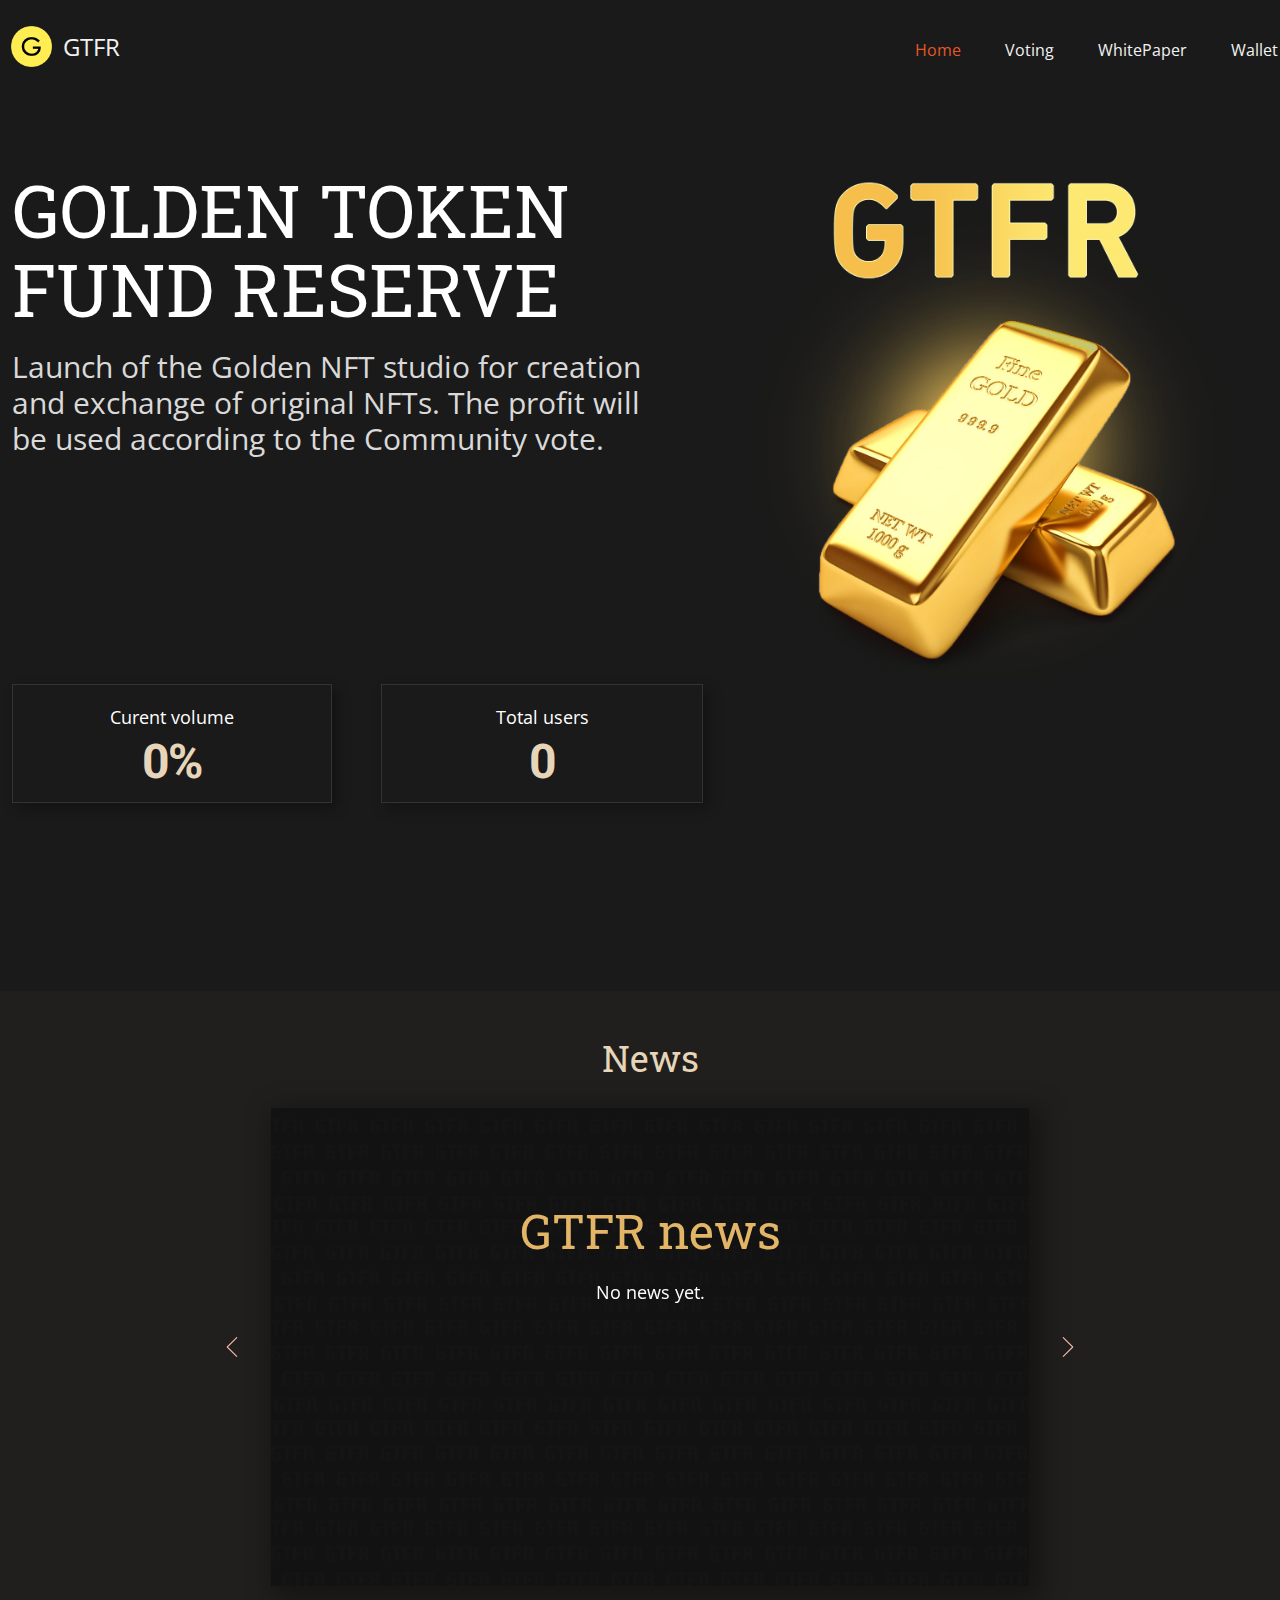
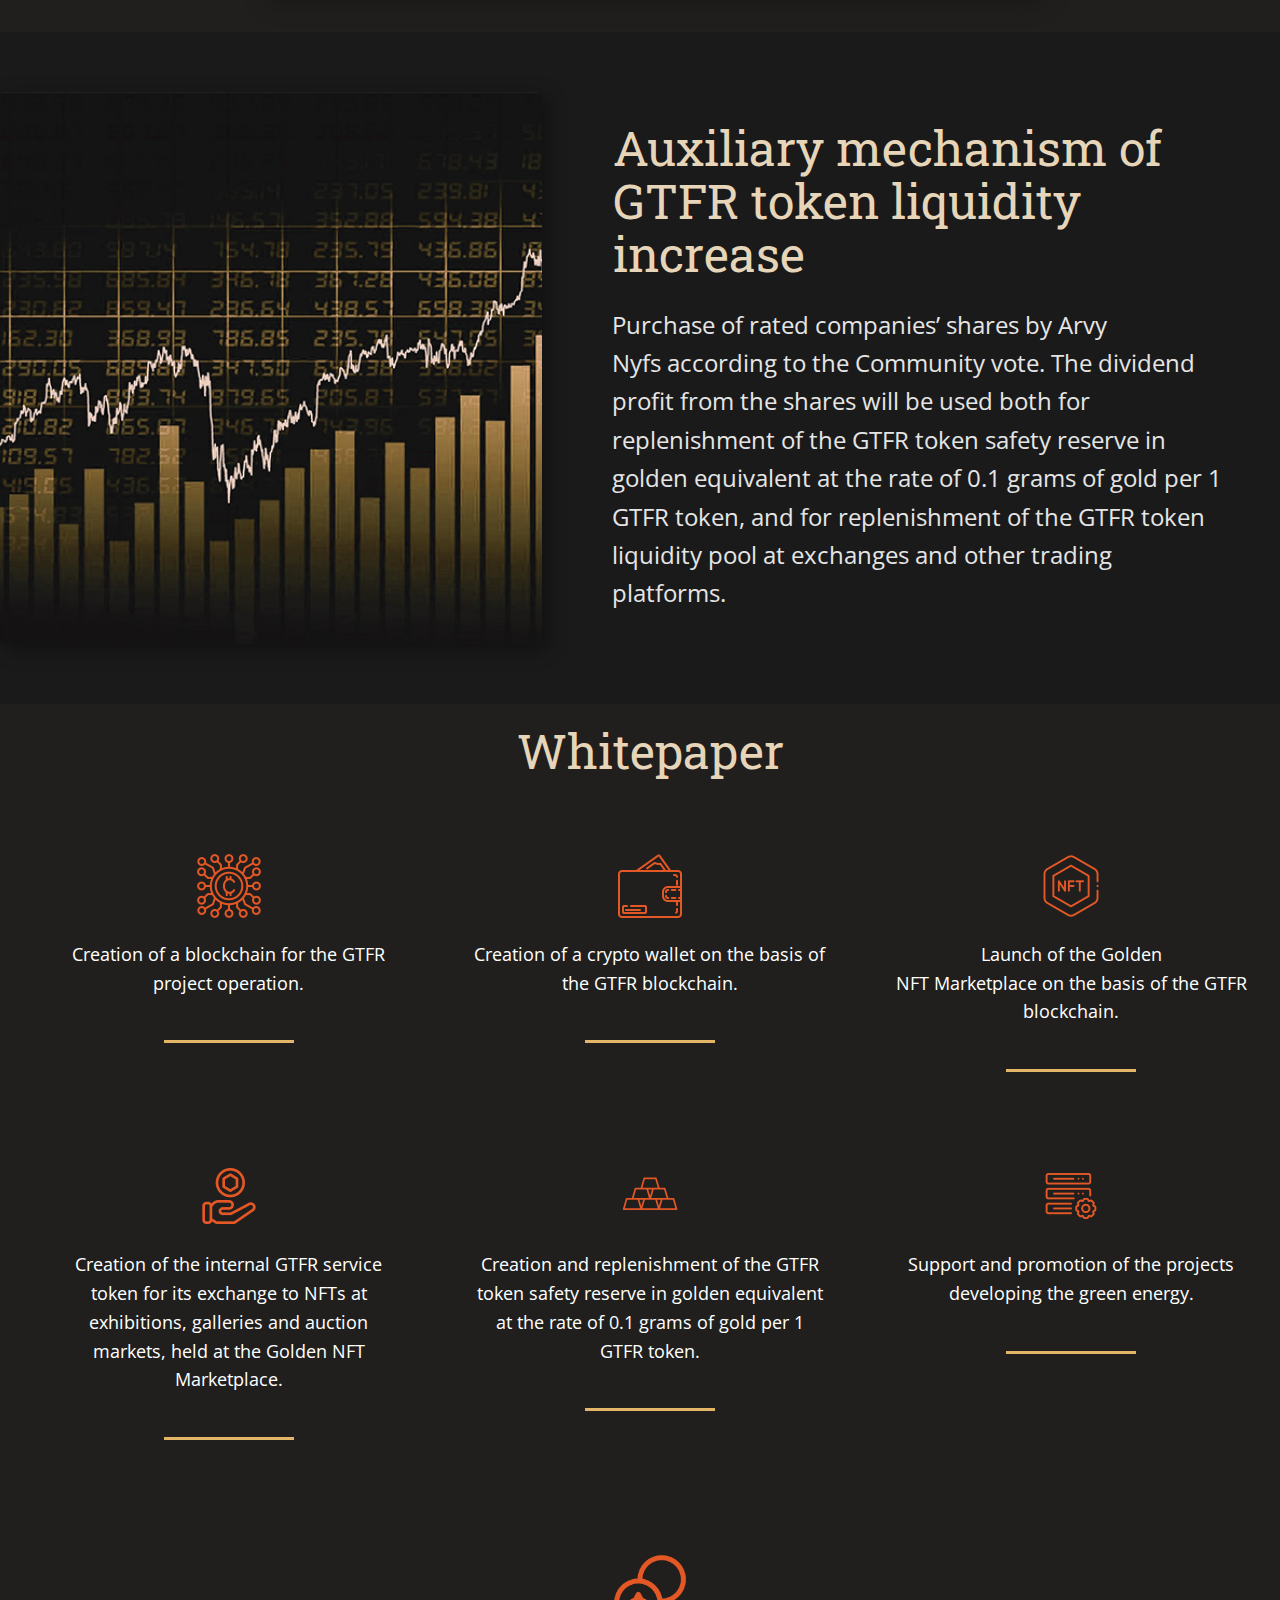
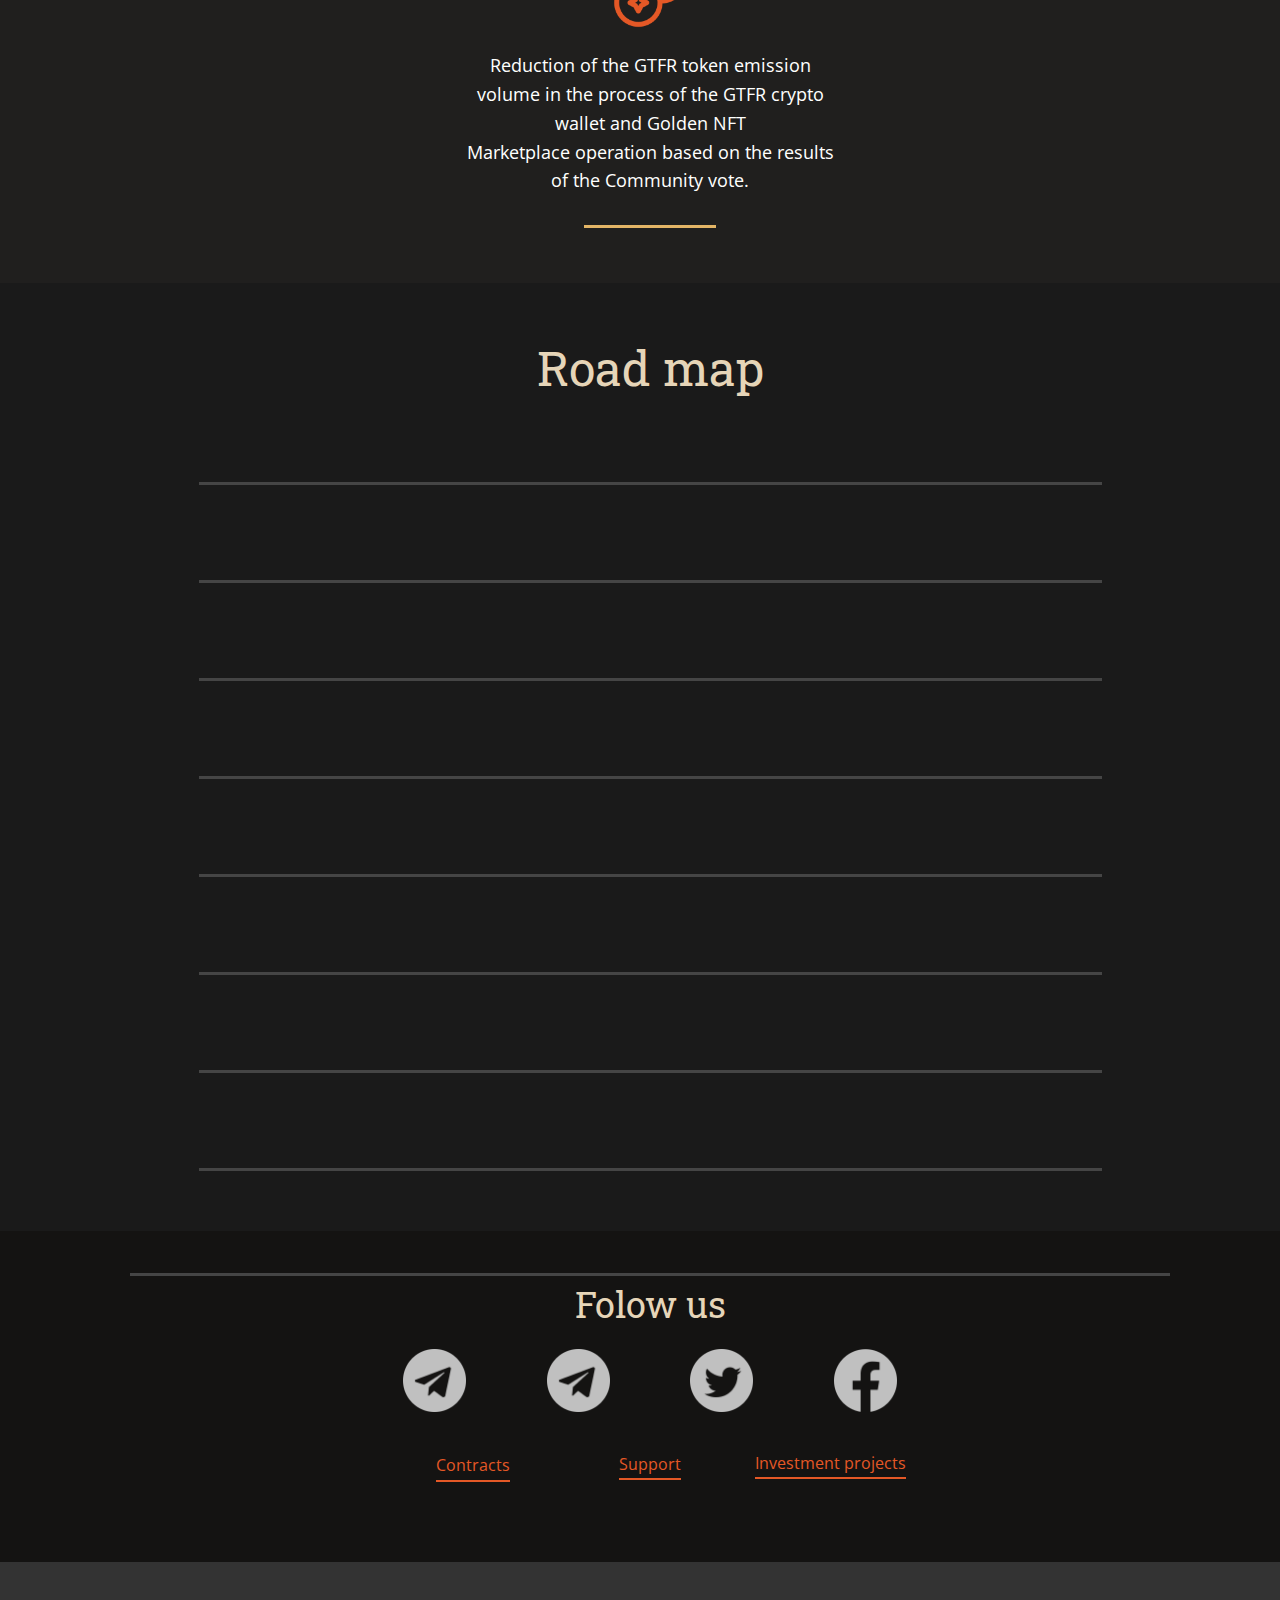
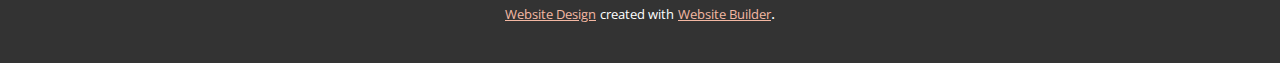
==== commit 0c73aa4b: "Add files via upload" ====
--- a/index.html
+++ b/index.html
@@ -82,7 +82,7 @@
                     <div class="u-align-center u-border-1 u-border-grey-80 u-container-style u-list-item u-repeater-item u-shape-rectangle u-list-item-1">
                       <div class="u-container-layout u-similar-container u-container-layout-2">
                         <p class="u-align-center u-text u-text-body-alt-color u-text-3">Curent volume</p>
-                        <h1 class="u-text u-text-default u-text-palette-3-base u-title u-text-4" data-animation-name="counter" data-animation-event="scroll" data-animation-duration="3000">100%</h1>
+                        <h1 class="u-text u-text-default u-text-palette-3-base u-title u-text-4" data-animation-name="counter" data-animation-event="scroll" data-animation-duration="3000">0%</h1>
                       </div>
                     </div>
                   </div>
@@ -92,7 +92,7 @@
                     <div class="u-align-center u-border-1 u-border-grey-80 u-container-style u-list-item u-repeater-item u-shape-rectangle u-list-item-2">
                       <div class="u-container-layout u-similar-container u-container-layout-3">
                         <p class="u-align-center u-text u-text-body-alt-color u-text-5">Total users</p>
-                        <h1 class="u-text u-text-default u-text-palette-3-base u-title u-text-6" data-animation-name="counter" data-animation-event="scroll" data-animation-duration="3000">111</h1>
+                        <h1 class="u-text u-text-default u-text-palette-3-base u-title u-text-6" data-animation-name="counter" data-animation-event="scroll" data-animation-duration="3000">0</h1>
                       </div>
                     </div>
                   </div>
@@ -111,7 +111,7 @@
     </section>
     <section class="u-align-center u-clearfix u-custom-color-3 u-section-2" id="sec-5f9d">
       <div class="u-clearfix u-sheet u-valign-middle-lg u-valign-middle-md u-valign-middle-sm u-valign-middle-xl u-sheet-1">
-        <h3 class="u-text u-text-default-lg u-text-default-md u-text-default-sm u-text-default-xl u-text-font u-text-1">News</h3>
+        <h3 class="u-text u-text-default-lg u-text-default-md u-text-default-sm u-text-default-xl u-text-font u-text-palette-3-base u-text-1">News</h3>
         <div id="carousel-bd35" data-interval="5000" data-u-ride="carousel" class="u-carousel u-expanded-width-sm u-expanded-width-xs u-slider u-slider-1">
           <ol class="u-absolute-hcenter u-carousel-indicators u-hidden u-carousel-indicators-1">
             <li data-u-target="#carousel-bd35" class="u-active u-grey-30" data-u-slide-to="0"></li>
@@ -120,13 +120,13 @@
           <div class="u-carousel-inner" role="listbox">
             <div class="u-active u-align-center u-carousel-item u-container-align-center u-container-style u-image u-shading u-slide u-image-1" data-image-width="800" data-image-height="500">
               <div class="u-container-layout u-container-layout-1">
-                <h2 class="u-align-center u-text u-text-default u-text-2">GTFR news</h2>
+                <h2 class="u-align-center u-text u-text-default u-text-palette-2-base u-text-2">GTFR news</h2>
                 <p class="u-align-center u-text u-text-3">No news yet.</p>
               </div>
             </div>
             <div class="u-align-center u-carousel-item u-container-align-center u-container-style u-image u-shading u-slide u-image-2" data-image-width="800" data-image-height="500">
               <div class="u-container-layout u-container-layout-2">
-                <h2 class="u-align-center u-text u-text-default u-text-4">GTFR news 2</h2>
+                <h2 class="u-align-center u-text u-text-default u-text-palette-2-base u-text-4">GTFR news 2</h2>
                 <p class="u-align-center u-text u-text-5">News will be available soon.</p>
               </div>
             </div>
@@ -548,24 +548,24 @@
             </div>
           </div>
         </div>
-        <div class="u-clearfix u-expanded-width-xs u-layout-custom-sm u-layout-custom-xs u-layout-wrap u-layout-wrap-1">
+        <div class="u-clearfix u-gutter-10 u-layout-custom-sm u-layout-custom-xs u-layout-wrap u-layout-wrap-1">
           <div class="u-layout">
             <div class="u-layout-row">
               <div class="u-container-style u-layout-cell u-size-20-lg u-size-20-md u-size-20-sm u-size-20-xl u-size-30-xs u-layout-cell-1">
-                <div class="u-container-layout u-valign-middle u-container-layout-5">
+                <div class="u-container-layout u-valign-bottom-lg u-valign-bottom-xl u-container-layout-5">
                   <a href="WorkInProgress.html" class="u-active-none u-align-center u-border-2 u-border-no-left u-border-no-right u-border-no-top u-border-palette-1-base u-bottom-left-radius-0 u-bottom-right-radius-0 u-btn u-btn-rectangle u-button-style u-hover-none u-none u-radius-0 u-top-left-radius-0 u-top-right-radius-0 u-btn-1" title="Contracts">Contracts<span style="font-size: 1.25rem;"></span>
                   </a>
                 </div>
               </div>
               <div class="u-container-style u-layout-cell u-size-20-lg u-size-20-md u-size-20-sm u-size-20-xl u-size-30-xs u-layout-cell-2">
-                <div class="u-container-layout u-valign-middle-lg u-valign-middle-md u-valign-middle-sm u-valign-middle-xs u-container-layout-6">
-                  <a href="WorkInProgress.html" class="u-align-center u-border-2 u-border-no-left u-border-no-right u-border-no-top u-border-palette-1-base u-btn u-button-style u-none u-btn-2" title="Investment projects">Investment projects</a>
+                <div class="u-container-layout u-container-layout-6">
+                  <a href="WorkInProgress.html" class="u-active-none u-align-center u-border-2 u-border-no-left u-border-no-right u-border-no-top u-border-palette-1-base u-bottom-left-radius-0 u-bottom-right-radius-0 u-btn u-btn-rectangle u-button-style u-hover-none u-none u-radius-0 u-top-left-radius-0 u-top-right-radius-0 u-btn-2" title="The project support team">Support<br>
+                  </a>
                 </div>
               </div>
               <div class="u-container-style u-layout-cell u-size-20-lg u-size-20-md u-size-20-sm u-size-20-xl u-size-60-xs u-layout-cell-3">
-                <div class="u-container-layout u-valign-middle u-container-layout-7">
-                  <a href="WorkInProgress.html" class="u-active-none u-align-center u-border-2 u-border-no-left u-border-no-right u-border-no-top u-border-palette-1-base u-bottom-left-radius-0 u-bottom-right-radius-0 u-btn u-btn-rectangle u-button-style u-hover-none u-none u-radius-0 u-top-left-radius-0 u-top-right-radius-0 u-btn-3" title="The project support team">Support<br>
-                  </a>
+                <div class="u-container-layout u-valign-middle-lg u-valign-middle-xl u-container-layout-7">
+                  <a href="WorkInProgress.html" class="u-align-center u-border-2 u-border-no-left u-border-no-right u-border-no-top u-border-palette-1-base u-btn u-button-style u-none u-btn-3" title="Investment projects">Investment projects</a>
                 </div>
               </div>
             </div>
@@ -582,7 +582,7 @@
       <a class="u-link" href="https://nicepage.dev" target="_blank">
         <span>Website Builder</span>
       </a>. 
-    </section><span style="height: 64px; width: 64px; margin-left: 0px; margin-right: auto; margin-top: 0px; background-image: none; right: 15px; bottom: 15px; padding: 15px;" class="u-back-to-top u-icon u-icon-circle u-opacity u-opacity-75 u-palette-1-base" data-href="#">
+    </section><span style="height: 64px; width: 64px; margin-left: 0px; margin-right: auto; margin-top: 0px; background-image: none; right: 15px; bottom: 15px; padding: 14px;" class="u-back-to-top u-icon u-icon-circle u-opacity u-opacity-75 u-palette-1-base" data-href="#">
         <svg class="u-svg-link" preserveAspectRatio="xMidYMin slice" viewBox="0 0 551.13 551.13"><use xmlns:xlink="http://www.w3.org/1999/xlink" xlink:href="#svg-1d98"></use></svg>
         <svg class="u-svg-content" enable-background="new 0 0 551.13 551.13" viewBox="0 0 551.13 551.13" xmlns="http://www.w3.org/2000/svg" id="svg-1d98"><path d="m275.565 189.451 223.897 223.897h51.668l-275.565-275.565-275.565 275.565h51.668z"></path></svg>
     </span>
--- a/nicepage.css
+++ b/nicepage.css
@@ -41012,6 +41012,144 @@
         }
 
         
+        
+        .u-custom-color-5,
+        .u-body.u-custom-color-5,
+        section.u-custom-color-5:before,
+        .u-custom-color-5 > .u-container-layout:before,
+        .u-custom-color-5 > .u-inner-container-layout:before,
+        .u-custom-color-5.u-sidenav:before,
+        .u-container-layout.u-container-layout.u-custom-color-5:before,
+        .u-table-alt-custom-color-5 tr:nth-child(even)
+        {
+            color: #ffffff;
+            background-color: #141312;
+        }
+
+        .u-input.u-custom-color-5,
+        .u-field-input.u-custom-color-5,
+        .u-button-style.u-custom-color-5,
+        .u-button-style.u-custom-color-5[class*="u-border-"]
+        {
+            color: #ffffff !important;
+            background-color: #141312 !important;
+        }
+
+        .u-button-style.u-custom-color-5:hover,
+        .u-button-style.u-custom-color-5[class*="u-border-"]:hover,
+        .u-button-style.u-custom-color-5:focus,
+        .u-button-style.u-custom-color-5[class*="u-border-"]:focus,
+        .u-button-style.u-button-style.u-custom-color-5:active,
+        .u-button-style.u-button-style.u-custom-color-5[class*="u-border-"]:active,
+        .u-button-style.u-button-style.u-custom-color-5.active,
+        .u-button-style.u-button-style.u-custom-color-5[class*="u-border-"].active,
+        li.active > .u-button-style.u-button-style.u-custom-color-5,
+        li.active > .u-button-style.u-button-style.u-custom-color-5[class*="u-border-"]
+        {
+            color: #ffffff !important;
+            background-color: #121110 !important;
+        }
+
+        .u-hover-custom-color-5:hover,
+        .u-hover-custom-color-5[class*="u-border-"]:hover,
+        .u-hover-custom-color-5:focus,
+        .u-hover-custom-color-5[class*="u-border-"]:focus,
+        .u-active-custom-color-5.u-active.u-active,
+        .u-active-custom-color-5[class*="u-border-"].u-active.u-active,
+        a.u-button-style.u-hover-custom-color-5:hover,
+        a.u-button-style.u-hover-custom-color-5[class*="u-border-"]:hover,
+        a.u-button-style:hover > .u-hover-custom-color-5,
+        a.u-button-style:hover > .u-hover-custom-color-5[class*="u-border-"],
+        a.u-button-style.u-hover-custom-color-5:focus,
+        a.u-button-style.u-hover-custom-color-5[class*="u-border-"]:focus,
+        a.u-button-style.u-button-style.u-active-custom-color-5:active,
+        a.u-button-style.u-button-style.u-active-custom-color-5[class*="u-border-"]:active,
+        a.u-button-style.u-button-style.u-active-custom-color-5.active,
+        a.u-button-style.u-button-style.u-active-custom-color-5[class*="u-border-"].active,
+        a.u-button-style.u-button-style.active > .u-active-custom-color-5,
+        a.u-button-style.u-button-style.active > .u-active-custom-color-5[class*="u-border-"],
+        li.active > a.u-button-style.u-button-style.u-active-custom-color-5,
+        li.active > a.u-button-style.u-button-style.u-active-custom-color-5[class*="u-border-"],
+        input.u-field-input.u-field-input.u-active-custom-color-5:checked
+        {
+            color: #ffffff !important;
+            background-color: #141312 !important;
+        }
+
+        a.u-link.u-hover-custom-color-5:hover {
+            color: #141312 !important;
+        }
+
+        
+        
+        .u-custom-color-6,
+        .u-body.u-custom-color-6,
+        section.u-custom-color-6:before,
+        .u-custom-color-6 > .u-container-layout:before,
+        .u-custom-color-6 > .u-inner-container-layout:before,
+        .u-custom-color-6.u-sidenav:before,
+        .u-container-layout.u-container-layout.u-custom-color-6:before,
+        .u-table-alt-custom-color-6 tr:nth-child(even)
+        {
+            color: #ffffff;
+            background-color: #bd9f2b;
+        }
+
+        .u-input.u-custom-color-6,
+        .u-field-input.u-custom-color-6,
+        .u-button-style.u-custom-color-6,
+        .u-button-style.u-custom-color-6[class*="u-border-"]
+        {
+            color: #ffffff !important;
+            background-color: #bd9f2b !important;
+        }
+
+        .u-button-style.u-custom-color-6:hover,
+        .u-button-style.u-custom-color-6[class*="u-border-"]:hover,
+        .u-button-style.u-custom-color-6:focus,
+        .u-button-style.u-custom-color-6[class*="u-border-"]:focus,
+        .u-button-style.u-button-style.u-custom-color-6:active,
+        .u-button-style.u-button-style.u-custom-color-6[class*="u-border-"]:active,
+        .u-button-style.u-button-style.u-custom-color-6.active,
+        .u-button-style.u-button-style.u-custom-color-6[class*="u-border-"].active,
+        li.active > .u-button-style.u-button-style.u-custom-color-6,
+        li.active > .u-button-style.u-button-style.u-custom-color-6[class*="u-border-"]
+        {
+            color: #ffffff !important;
+            background-color: #aa8f27 !important;
+        }
+
+        .u-hover-custom-color-6:hover,
+        .u-hover-custom-color-6[class*="u-border-"]:hover,
+        .u-hover-custom-color-6:focus,
+        .u-hover-custom-color-6[class*="u-border-"]:focus,
+        .u-active-custom-color-6.u-active.u-active,
+        .u-active-custom-color-6[class*="u-border-"].u-active.u-active,
+        a.u-button-style.u-hover-custom-color-6:hover,
+        a.u-button-style.u-hover-custom-color-6[class*="u-border-"]:hover,
+        a.u-button-style:hover > .u-hover-custom-color-6,
+        a.u-button-style:hover > .u-hover-custom-color-6[class*="u-border-"],
+        a.u-button-style.u-hover-custom-color-6:focus,
+        a.u-button-style.u-hover-custom-color-6[class*="u-border-"]:focus,
+        a.u-button-style.u-button-style.u-active-custom-color-6:active,
+        a.u-button-style.u-button-style.u-active-custom-color-6[class*="u-border-"]:active,
+        a.u-button-style.u-button-style.u-active-custom-color-6.active,
+        a.u-button-style.u-button-style.u-active-custom-color-6[class*="u-border-"].active,
+        a.u-button-style.u-button-style.active > .u-active-custom-color-6,
+        a.u-button-style.u-button-style.active > .u-active-custom-color-6[class*="u-border-"],
+        li.active > a.u-button-style.u-button-style.u-active-custom-color-6,
+        li.active > a.u-button-style.u-button-style.u-active-custom-color-6[class*="u-border-"],
+        input.u-field-input.u-field-input.u-active-custom-color-6:checked
+        {
+            color: #ffffff !important;
+            background-color: #bd9f2b !important;
+        }
+
+        a.u-link.u-hover-custom-color-6:hover {
+            color: #bd9f2b !important;
+        }
+
+        
 
         
         .u-border-custom-color-1,
@@ -41215,6 +41353,108 @@
         .u-link.u-border-custom-color-4[class*="u-border-"]:hover
         {
             border-color: #d54c1a !important;
+        }
+        
+        
+        .u-border-custom-color-5,
+        .u-border-custom-color-5.u-input,
+        .u-border-custom-color-5.u-field-input.u-field-input,
+        .u-separator-custom-color-5:after
+        {
+            border-color: #141312;
+            stroke: #141312;
+        }
+
+        .u-button-style.u-border-custom-color-5
+        {
+            border-color: #141312 !important;
+            color: #141312 !important;
+            background-color: transparent !important;
+        }
+
+        .u-button-style.u-border-custom-color-5:hover,
+        .u-button-style.u-border-custom-color-5:focus
+        {
+            border-color: transparent !important;
+            color: #121110 !important;
+            background-color: transparent !important;
+        }
+
+        .u-border-hover-custom-color-5:hover,
+        .u-border-hover-custom-color-5:focus,
+        .u-border-active-custom-color-5.u-active.u-active,
+        a.u-button-style.u-border-hover-custom-color-5:hover,
+        a.u-button-style:hover > .u-border-hover-custom-color-5,
+        a.u-button-style.u-border-hover-custom-color-5:focus,
+        a.u-button-style.u-button-style.u-border-active-custom-color-5:active,
+        a.u-button-style.u-button-style.u-border-active-custom-color-5.active,
+        a.u-button-style.u-button-style.active > .u-border-active-custom-color-5,
+        li.active > a.u-button-style.u-button-style.u-border-active-custom-color-5,
+        input.u-field-input.u-field-input.u-border-active-custom-color-5:checked
+        {
+            color: #141312 !important;
+            border-color: #141312 !important;
+        }
+
+        .u-link.u-border-custom-color-5[class*="u-border-"]
+        {
+            border-color: #141312 !important;
+        }
+
+        .u-link.u-border-custom-color-5[class*="u-border-"]:hover
+        {
+            border-color: #121110 !important;
+        }
+        
+        
+        .u-border-custom-color-6,
+        .u-border-custom-color-6.u-input,
+        .u-border-custom-color-6.u-field-input.u-field-input,
+        .u-separator-custom-color-6:after
+        {
+            border-color: #bd9f2b;
+            stroke: #bd9f2b;
+        }
+
+        .u-button-style.u-border-custom-color-6
+        {
+            border-color: #bd9f2b !important;
+            color: #bd9f2b !important;
+            background-color: transparent !important;
+        }
+
+        .u-button-style.u-border-custom-color-6:hover,
+        .u-button-style.u-border-custom-color-6:focus
+        {
+            border-color: transparent !important;
+            color: #aa8f27 !important;
+            background-color: transparent !important;
+        }
+
+        .u-border-hover-custom-color-6:hover,
+        .u-border-hover-custom-color-6:focus,
+        .u-border-active-custom-color-6.u-active.u-active,
+        a.u-button-style.u-border-hover-custom-color-6:hover,
+        a.u-button-style:hover > .u-border-hover-custom-color-6,
+        a.u-button-style.u-border-hover-custom-color-6:focus,
+        a.u-button-style.u-button-style.u-border-active-custom-color-6:active,
+        a.u-button-style.u-button-style.u-border-active-custom-color-6.active,
+        a.u-button-style.u-button-style.active > .u-border-active-custom-color-6,
+        li.active > a.u-button-style.u-button-style.u-border-active-custom-color-6,
+        input.u-field-input.u-field-input.u-border-active-custom-color-6:checked
+        {
+            color: #bd9f2b !important;
+            border-color: #bd9f2b !important;
+        }
+
+        .u-link.u-border-custom-color-6[class*="u-border-"]
+        {
+            border-color: #bd9f2b !important;
+        }
+
+        .u-link.u-border-custom-color-6[class*="u-border-"]:hover
+        {
+            border-color: #aa8f27 !important;
         }
         
 
@@ -41496,6 +41736,146 @@
         a.u-link.u-text-hover-custom-color-4:hover
         {
             color: #e45826 !important;
+        }
+        
+        
+        .u-text-custom-color-5,
+        .u-input.u-text-custom-color-5,
+        .u-input.u-text-custom-color-5[class*="u-border-"],
+        li.active > a.u-button-style.u-text-custom-color-5,
+        li.active > a.u-button-style.u-text-custom-color-5[class*="u-border-"],
+        a.u-button-style.u-text-custom-color-5,
+        a.u-button-style.u-text-custom-color-5[class*="u-border-"]
+        {
+            color: #141312 !important;
+        }
+
+        a.u-button-style.u-text-custom-color-5:hover,
+        a.u-button-style.u-text-custom-color-5[class*="u-border-"]:hover,
+        a.u-button-style.u-text-custom-color-5:focus,
+        a.u-button-style.u-text-custom-color-5[class*="u-border-"]:focus,
+        a.u-button-style.u-button-style.u-text-custom-color-5:active,
+        a.u-button-style.u-button-style.u-text-custom-color-5[class*="u-border-"]:active,
+        a.u-button-style.u-button-style.u-text-custom-color-5.active,
+        a.u-button-style.u-button-style.u-text-custom-color-5[class*="u-border-"].active
+        {
+            color: #121110 !important;
+        }
+
+        a.u-button-style:hover > .u-text-hover-custom-color-5,
+        a.u-button-style:hover > .u-text-hover-custom-color-5[class*="u-border-"],
+        a.u-button-style.u-button-style.u-text-hover-custom-color-5:hover,
+        a.u-button-style.u-button-style.u-text-hover-custom-color-5[class*="u-border-"]:hover,
+        a.u-button-style.u-button-style.u-button-style.u-text-hover-custom-color-5.active,
+        a.u-button-style.u-button-style.u-button-style.u-text-hover-custom-color-5[class*="u-border-"].active,
+        a.u-button-style.u-button-style.u-button-style.u-text-hover-custom-color-5:active,
+        a.u-button-style.u-button-style.u-button-style.u-text-hover-custom-color-5[class*="u-border-"]:active,
+        a.u-button-style.u-button-style.u-text-hover-custom-color-5:focus,
+        a.u-button-style.u-button-style.u-text-hover-custom-color-5[class*="u-border-"]:focus,
+        a.u-button-style.u-button-style.u-button-style.u-button-style.u-text-active-custom-color-5:active,
+        a.u-button-style.u-button-style.u-button-style.u-button-style.u-text-active-custom-color-5[class*="u-border-"]:active,
+        a.u-button-style.u-button-style.u-button-style.u-button-style.u-text-active-custom-color-5.active,
+        a.u-button-style.u-button-style.u-button-style.u-button-style.u-text-active-custom-color-5[class*="u-border-"].active,
+        a.u-button-style.u-button-style.active > .u-text-active-custom-color-5,
+        a.u-button-style.u-button-style.active > .u-text-active-custom-color-5[class*="u-border-"],
+        :not(.level-2) > .u-nav > .u-nav-item > a.u-nav-link.u-text-hover-custom-color-5:hover,
+        :not(.level-2) > .u-nav > .u-nav-item > a.u-nav-link.u-nav-link.u-text-active-custom-color-5.active,
+        .u-text-hover-custom-color-5.u-language-url:hover,
+        .u-text-hover-custom-color-5 .u-language-url:hover,
+        .u-text-hover-custom-color-5.u-carousel-control:hover,
+        .u-popupmenu-items.u-text-hover-custom-color-5 .u-nav-link:hover,
+        .u-popupmenu-items.u-popupmenu-items.u-text-active-custom-color-5 .u-nav-link.active
+        {
+            color: #141312 !important;
+        }
+
+        .u-text-custom-color-5 .u-svg-link,
+        .u-text-hover-custom-color-5:hover .u-svg-link,
+        .u-button-style:hover > .u-text-hover-custom-color-5 .u-svg-link,
+        .u-button-style.u-button-style.active > .u-text-active-custom-color-5 .u-svg-link,
+        .u-text-hover-custom-color-5:focus .u-svg-link
+        {
+            fill: #141312;
+        }
+
+        .u-link.u-text-custom-color-5:hover
+        {
+            color: #121110 !important;
+        }
+
+        a.u-link.u-text-hover-custom-color-5:hover
+        {
+            color: #141312 !important;
+        }
+        
+        
+        .u-text-custom-color-6,
+        .u-input.u-text-custom-color-6,
+        .u-input.u-text-custom-color-6[class*="u-border-"],
+        li.active > a.u-button-style.u-text-custom-color-6,
+        li.active > a.u-button-style.u-text-custom-color-6[class*="u-border-"],
+        a.u-button-style.u-text-custom-color-6,
+        a.u-button-style.u-text-custom-color-6[class*="u-border-"]
+        {
+            color: #bd9f2b !important;
+        }
+
+        a.u-button-style.u-text-custom-color-6:hover,
+        a.u-button-style.u-text-custom-color-6[class*="u-border-"]:hover,
+        a.u-button-style.u-text-custom-color-6:focus,
+        a.u-button-style.u-text-custom-color-6[class*="u-border-"]:focus,
+        a.u-button-style.u-button-style.u-text-custom-color-6:active,
+        a.u-button-style.u-button-style.u-text-custom-color-6[class*="u-border-"]:active,
+        a.u-button-style.u-button-style.u-text-custom-color-6.active,
+        a.u-button-style.u-button-style.u-text-custom-color-6[class*="u-border-"].active
+        {
+            color: #aa8f27 !important;
+        }
+
+        a.u-button-style:hover > .u-text-hover-custom-color-6,
+        a.u-button-style:hover > .u-text-hover-custom-color-6[class*="u-border-"],
+        a.u-button-style.u-button-style.u-text-hover-custom-color-6:hover,
+        a.u-button-style.u-button-style.u-text-hover-custom-color-6[class*="u-border-"]:hover,
+        a.u-button-style.u-button-style.u-button-style.u-text-hover-custom-color-6.active,
+        a.u-button-style.u-button-style.u-button-style.u-text-hover-custom-color-6[class*="u-border-"].active,
+        a.u-button-style.u-button-style.u-button-style.u-text-hover-custom-color-6:active,
+        a.u-button-style.u-button-style.u-button-style.u-text-hover-custom-color-6[class*="u-border-"]:active,
+        a.u-button-style.u-button-style.u-text-hover-custom-color-6:focus,
+        a.u-button-style.u-button-style.u-text-hover-custom-color-6[class*="u-border-"]:focus,
+        a.u-button-style.u-button-style.u-button-style.u-button-style.u-text-active-custom-color-6:active,
+        a.u-button-style.u-button-style.u-button-style.u-button-style.u-text-active-custom-color-6[class*="u-border-"]:active,
+        a.u-button-style.u-button-style.u-button-style.u-button-style.u-text-active-custom-color-6.active,
+        a.u-button-style.u-button-style.u-button-style.u-button-style.u-text-active-custom-color-6[class*="u-border-"].active,
+        a.u-button-style.u-button-style.active > .u-text-active-custom-color-6,
+        a.u-button-style.u-button-style.active > .u-text-active-custom-color-6[class*="u-border-"],
+        :not(.level-2) > .u-nav > .u-nav-item > a.u-nav-link.u-text-hover-custom-color-6:hover,
+        :not(.level-2) > .u-nav > .u-nav-item > a.u-nav-link.u-nav-link.u-text-active-custom-color-6.active,
+        .u-text-hover-custom-color-6.u-language-url:hover,
+        .u-text-hover-custom-color-6 .u-language-url:hover,
+        .u-text-hover-custom-color-6.u-carousel-control:hover,
+        .u-popupmenu-items.u-text-hover-custom-color-6 .u-nav-link:hover,
+        .u-popupmenu-items.u-popupmenu-items.u-text-active-custom-color-6 .u-nav-link.active
+        {
+            color: #bd9f2b !important;
+        }
+
+        .u-text-custom-color-6 .u-svg-link,
+        .u-text-hover-custom-color-6:hover .u-svg-link,
+        .u-button-style:hover > .u-text-hover-custom-color-6 .u-svg-link,
+        .u-button-style.u-button-style.active > .u-text-active-custom-color-6 .u-svg-link,
+        .u-text-hover-custom-color-6:focus .u-svg-link
+        {
+            fill: #bd9f2b;
+        }
+
+        .u-link.u-text-custom-color-6:hover
+        {
+            color: #aa8f27 !important;
+        }
+
+        a.u-link.u-text-hover-custom-color-6:hover
+        {
+            color: #bd9f2b !important;
         }
 
         .u-body
@@ -42078,25 +42458,25 @@
         /** color-rules **/
 
         /** alt-color-rules **/
-        .u-custom-color-2 a,.u-custom-color-3 a,.u-custom-color-4 a,.u-body-color a,.u-palette-1-base a,.u-palette-1-dark-3 a,.u-palette-1-dark-2 a,.u-palette-1-dark-1 a,.u-palette-1 a,.u-palette-1-light-1 a,.u-palette-2-dark-3 a,.u-palette-2-dark-2 a,.u-palette-2-dark-1 a,.u-palette-3-dark-3 a,.u-palette-3-dark-2 a,.u-palette-3-dark-1 a,.u-palette-3 a,.u-palette-4-base a,.u-palette-4-dark-3 a,.u-palette-4-dark-2 a,.u-palette-4-dark-1 a,.u-palette-4 a,.u-palette-5-base a,.u-palette-5-dark-3 a,.u-palette-5-dark-2 a,.u-palette-5-dark-1 a,.u-palette-5 a,.u-grey-40 a,.u-grey-30 a,.u-grey-90 a,.u-grey-80 a,.u-grey-75 a,.u-black a,.u-grey-70 a,.u-grey-60 a,.u-grey-50 a,.u-grey-dark-3 a,.u-grey-dark-2 a,.u-grey-dark-1 a,.u-grey a,.u-shading a,.u-overlap-contrast .u-header a:not(.u-nav-link):not(.u-btn)
+        .u-custom-color-2 a,.u-custom-color-3 a,.u-custom-color-4 a,.u-custom-color-5 a,.u-custom-color-6 a,.u-body-color a,.u-palette-1-base a,.u-palette-1-dark-3 a,.u-palette-1-dark-2 a,.u-palette-1-dark-1 a,.u-palette-1 a,.u-palette-1-light-1 a,.u-palette-2-dark-3 a,.u-palette-2-dark-2 a,.u-palette-2-dark-1 a,.u-palette-3-dark-3 a,.u-palette-3-dark-2 a,.u-palette-3-dark-1 a,.u-palette-3 a,.u-palette-4-base a,.u-palette-4-dark-3 a,.u-palette-4-dark-2 a,.u-palette-4-dark-1 a,.u-palette-4 a,.u-palette-5-base a,.u-palette-5-dark-3 a,.u-palette-5-dark-2 a,.u-palette-5-dark-1 a,.u-palette-5 a,.u-grey-40 a,.u-grey-30 a,.u-grey-90 a,.u-grey-80 a,.u-grey-75 a,.u-black a,.u-grey-70 a,.u-grey-60 a,.u-grey-50 a,.u-grey-dark-3 a,.u-grey-dark-2 a,.u-grey-dark-1 a,.u-grey a,.u-shading a,.u-overlap-contrast .u-header a:not(.u-nav-link):not(.u-btn)
         {
         color: #f4b8a3;
         }
-        .u-custom-color-2 a:hover,.u-custom-color-3 a:hover,.u-custom-color-4 a:hover,.u-body-color a:hover,.u-palette-1-base a:hover,.u-palette-1-dark-3 a:hover,.u-palette-1-dark-2 a:hover,.u-palette-1-dark-1 a:hover,.u-palette-1 a:hover,.u-palette-1-light-1 a:hover,.u-palette-2-dark-3 a:hover,.u-palette-2-dark-2 a:hover,.u-palette-2-dark-1 a:hover,.u-palette-3-dark-3 a:hover,.u-palette-3-dark-2 a:hover,.u-palette-3-dark-1 a:hover,.u-palette-3 a:hover,.u-palette-4-base a:hover,.u-palette-4-dark-3 a:hover,.u-palette-4-dark-2 a:hover,.u-palette-4-dark-1 a:hover,.u-palette-4 a:hover,.u-palette-5-base a:hover,.u-palette-5-dark-3 a:hover,.u-palette-5-dark-2 a:hover,.u-palette-5-dark-1 a:hover,.u-palette-5 a:hover,.u-grey-40 a:hover,.u-grey-30 a:hover,.u-grey-90 a:hover,.u-grey-80 a:hover,.u-grey-75 a:hover,.u-black a:hover,.u-grey-70 a:hover,.u-grey-60 a:hover,.u-grey-50 a:hover,.u-grey-dark-3 a:hover,.u-grey-dark-2 a:hover,.u-grey-dark-1 a:hover,.u-grey a:hover
+        .u-custom-color-2 a:hover,.u-custom-color-3 a:hover,.u-custom-color-4 a:hover,.u-custom-color-5 a:hover,.u-custom-color-6 a:hover,.u-body-color a:hover,.u-palette-1-base a:hover,.u-palette-1-dark-3 a:hover,.u-palette-1-dark-2 a:hover,.u-palette-1-dark-1 a:hover,.u-palette-1 a:hover,.u-palette-1-light-1 a:hover,.u-palette-2-dark-3 a:hover,.u-palette-2-dark-2 a:hover,.u-palette-2-dark-1 a:hover,.u-palette-3-dark-3 a:hover,.u-palette-3-dark-2 a:hover,.u-palette-3-dark-1 a:hover,.u-palette-3 a:hover,.u-palette-4-base a:hover,.u-palette-4-dark-3 a:hover,.u-palette-4-dark-2 a:hover,.u-palette-4-dark-1 a:hover,.u-palette-4 a:hover,.u-palette-5-base a:hover,.u-palette-5-dark-3 a:hover,.u-palette-5-dark-2 a:hover,.u-palette-5-dark-1 a:hover,.u-palette-5 a:hover,.u-grey-40 a:hover,.u-grey-30 a:hover,.u-grey-90 a:hover,.u-grey-80 a:hover,.u-grey-75 a:hover,.u-black a:hover,.u-grey-70 a:hover,.u-grey-60 a:hover,.u-grey-50 a:hover,.u-grey-dark-3 a:hover,.u-grey-dark-2 a:hover,.u-grey-dark-1 a:hover,.u-grey a:hover
         {
         color: #a1a1a1;
         }
-        .u-custom-color-2 .u-btn,.u-custom-color-3 .u-btn,.u-custom-color-4 .u-btn,.u-body-color .u-btn,.u-palette-1-base .u-btn,.u-palette-1-dark-3 .u-btn,.u-palette-1-dark-2 .u-btn,.u-palette-1-dark-1 .u-btn,.u-palette-1 .u-btn,.u-palette-1-light-1 .u-btn,.u-palette-2-dark-3 .u-btn,.u-palette-2-dark-2 .u-btn,.u-palette-2-dark-1 .u-btn,.u-palette-3-dark-3 .u-btn,.u-palette-3-dark-2 .u-btn,.u-palette-3-dark-1 .u-btn,.u-palette-3 .u-btn,.u-palette-4-base .u-btn,.u-palette-4-dark-3 .u-btn,.u-palette-4-dark-2 .u-btn,.u-palette-4-dark-1 .u-btn,.u-palette-4 .u-btn,.u-palette-5-base .u-btn,.u-palette-5-dark-3 .u-btn,.u-palette-5-dark-2 .u-btn,.u-palette-5-dark-1 .u-btn,.u-palette-5 .u-btn,.u-grey-40 .u-btn,.u-grey-30 .u-btn,.u-grey-90 .u-btn,.u-grey-80 .u-btn,.u-grey-75 .u-btn,.u-black .u-btn,.u-grey-70 .u-btn,.u-grey-60 .u-btn,.u-grey-50 .u-btn,.u-grey-dark-3 .u-btn,.u-grey-dark-2 .u-btn,.u-grey-dark-1 .u-btn,.u-grey .u-btn,.u-shading .u-btn,.u-overlap-contrast .u-header .u-btn
+        .u-custom-color-2 .u-btn,.u-custom-color-3 .u-btn,.u-custom-color-4 .u-btn,.u-custom-color-5 .u-btn,.u-custom-color-6 .u-btn,.u-body-color .u-btn,.u-palette-1-base .u-btn,.u-palette-1-dark-3 .u-btn,.u-palette-1-dark-2 .u-btn,.u-palette-1-dark-1 .u-btn,.u-palette-1 .u-btn,.u-palette-1-light-1 .u-btn,.u-palette-2-dark-3 .u-btn,.u-palette-2-dark-2 .u-btn,.u-palette-2-dark-1 .u-btn,.u-palette-3-dark-3 .u-btn,.u-palette-3-dark-2 .u-btn,.u-palette-3-dark-1 .u-btn,.u-palette-3 .u-btn,.u-palette-4-base .u-btn,.u-palette-4-dark-3 .u-btn,.u-palette-4-dark-2 .u-btn,.u-palette-4-dark-1 .u-btn,.u-palette-4 .u-btn,.u-palette-5-base .u-btn,.u-palette-5-dark-3 .u-btn,.u-palette-5-dark-2 .u-btn,.u-palette-5-dark-1 .u-btn,.u-palette-5 .u-btn,.u-grey-40 .u-btn,.u-grey-30 .u-btn,.u-grey-90 .u-btn,.u-grey-80 .u-btn,.u-grey-75 .u-btn,.u-black .u-btn,.u-grey-70 .u-btn,.u-grey-60 .u-btn,.u-grey-50 .u-btn,.u-grey-dark-3 .u-btn,.u-grey-dark-2 .u-btn,.u-grey-dark-1 .u-btn,.u-grey .u-btn,.u-shading .u-btn,.u-overlap-contrast .u-header .u-btn
         {
         background-color: #f4b8a3;
         color: #000000;
         }
-        .u-custom-color-2 .u-btn:hover,.u-custom-color-3 .u-btn:hover,.u-custom-color-4 .u-btn:hover,.u-body-color .u-btn:hover,.u-palette-1-base .u-btn:hover,.u-palette-1-dark-3 .u-btn:hover,.u-palette-1-dark-2 .u-btn:hover,.u-palette-1-dark-1 .u-btn:hover,.u-palette-1 .u-btn:hover,.u-palette-1-light-1 .u-btn:hover,.u-palette-2-dark-3 .u-btn:hover,.u-palette-2-dark-2 .u-btn:hover,.u-palette-2-dark-1 .u-btn:hover,.u-palette-3-dark-3 .u-btn:hover,.u-palette-3-dark-2 .u-btn:hover,.u-palette-3-dark-1 .u-btn:hover,.u-palette-3 .u-btn:hover,.u-palette-4-base .u-btn:hover,.u-palette-4-dark-3 .u-btn:hover,.u-palette-4-dark-2 .u-btn:hover,.u-palette-4-dark-1 .u-btn:hover,.u-palette-4 .u-btn:hover,.u-palette-5-base .u-btn:hover,.u-palette-5-dark-3 .u-btn:hover,.u-palette-5-dark-2 .u-btn:hover,.u-palette-5-dark-1 .u-btn:hover,.u-palette-5 .u-btn:hover,.u-grey-40 .u-btn:hover,.u-grey-30 .u-btn:hover,.u-grey-90 .u-btn:hover,.u-grey-80 .u-btn:hover,.u-grey-75 .u-btn:hover,.u-black .u-btn:hover,.u-grey-70 .u-btn:hover,.u-grey-60 .u-btn:hover,.u-grey-50 .u-btn:hover,.u-grey-dark-3 .u-btn:hover,.u-grey-dark-2 .u-btn:hover,.u-grey-dark-1 .u-btn:hover,.u-grey .u-btn:hover,.u-shading .u-btn:hover,.u-overlap-contrast .u-header .u-btn:hover
+        .u-custom-color-2 .u-btn:hover,.u-custom-color-3 .u-btn:hover,.u-custom-color-4 .u-btn:hover,.u-custom-color-5 .u-btn:hover,.u-custom-color-6 .u-btn:hover,.u-body-color .u-btn:hover,.u-palette-1-base .u-btn:hover,.u-palette-1-dark-3 .u-btn:hover,.u-palette-1-dark-2 .u-btn:hover,.u-palette-1-dark-1 .u-btn:hover,.u-palette-1 .u-btn:hover,.u-palette-1-light-1 .u-btn:hover,.u-palette-2-dark-3 .u-btn:hover,.u-palette-2-dark-2 .u-btn:hover,.u-palette-2-dark-1 .u-btn:hover,.u-palette-3-dark-3 .u-btn:hover,.u-palette-3-dark-2 .u-btn:hover,.u-palette-3-dark-1 .u-btn:hover,.u-palette-3 .u-btn:hover,.u-palette-4-base .u-btn:hover,.u-palette-4-dark-3 .u-btn:hover,.u-palette-4-dark-2 .u-btn:hover,.u-palette-4-dark-1 .u-btn:hover,.u-palette-4 .u-btn:hover,.u-palette-5-base .u-btn:hover,.u-palette-5-dark-3 .u-btn:hover,.u-palette-5-dark-2 .u-btn:hover,.u-palette-5-dark-1 .u-btn:hover,.u-palette-5 .u-btn:hover,.u-grey-40 .u-btn:hover,.u-grey-30 .u-btn:hover,.u-grey-90 .u-btn:hover,.u-grey-80 .u-btn:hover,.u-grey-75 .u-btn:hover,.u-black .u-btn:hover,.u-grey-70 .u-btn:hover,.u-grey-60 .u-btn:hover,.u-grey-50 .u-btn:hover,.u-grey-dark-3 .u-btn:hover,.u-grey-dark-2 .u-btn:hover,.u-grey-dark-1 .u-btn:hover,.u-grey .u-btn:hover,.u-shading .u-btn:hover,.u-overlap-contrast .u-header .u-btn:hover
         {
         background-color: #f09c7f;
         color: #ffffff;
         }
-        .u-custom-color-2 .u-btn:active,.u-custom-color-3 .u-btn:active,.u-custom-color-4 .u-btn:active,.u-body-color .u-btn:active,.u-palette-1-base .u-btn:active,.u-palette-1-dark-3 .u-btn:active,.u-palette-1-dark-2 .u-btn:active,.u-palette-1-dark-1 .u-btn:active,.u-palette-1 .u-btn:active,.u-palette-1-light-1 .u-btn:active,.u-palette-2-dark-3 .u-btn:active,.u-palette-2-dark-2 .u-btn:active,.u-palette-2-dark-1 .u-btn:active,.u-palette-3-dark-3 .u-btn:active,.u-palette-3-dark-2 .u-btn:active,.u-palette-3-dark-1 .u-btn:active,.u-palette-3 .u-btn:active,.u-palette-4-base .u-btn:active,.u-palette-4-dark-3 .u-btn:active,.u-palette-4-dark-2 .u-btn:active,.u-palette-4-dark-1 .u-btn:active,.u-palette-4 .u-btn:active,.u-palette-5-base .u-btn:active,.u-palette-5-dark-3 .u-btn:active,.u-palette-5-dark-2 .u-btn:active,.u-palette-5-dark-1 .u-btn:active,.u-palette-5 .u-btn:active,.u-grey-40 .u-btn:active,.u-grey-30 .u-btn:active,.u-grey-90 .u-btn:active,.u-grey-80 .u-btn:active,.u-grey-75 .u-btn:active,.u-black .u-btn:active,.u-grey-70 .u-btn:active,.u-grey-60 .u-btn:active,.u-grey-50 .u-btn:active,.u-grey-dark-3 .u-btn:active,.u-grey-dark-2 .u-btn:active,.u-grey-dark-1 .u-btn:active,.u-grey .u-btn:active,.u-shading .u-btn:active,.u-overlap-contrast .u-header .u-btn:active
+        .u-custom-color-2 .u-btn:active,.u-custom-color-3 .u-btn:active,.u-custom-color-4 .u-btn:active,.u-custom-color-5 .u-btn:active,.u-custom-color-6 .u-btn:active,.u-body-color .u-btn:active,.u-palette-1-base .u-btn:active,.u-palette-1-dark-3 .u-btn:active,.u-palette-1-dark-2 .u-btn:active,.u-palette-1-dark-1 .u-btn:active,.u-palette-1 .u-btn:active,.u-palette-1-light-1 .u-btn:active,.u-palette-2-dark-3 .u-btn:active,.u-palette-2-dark-2 .u-btn:active,.u-palette-2-dark-1 .u-btn:active,.u-palette-3-dark-3 .u-btn:active,.u-palette-3-dark-2 .u-btn:active,.u-palette-3-dark-1 .u-btn:active,.u-palette-3 .u-btn:active,.u-palette-4-base .u-btn:active,.u-palette-4-dark-3 .u-btn:active,.u-palette-4-dark-2 .u-btn:active,.u-palette-4-dark-1 .u-btn:active,.u-palette-4 .u-btn:active,.u-palette-5-base .u-btn:active,.u-palette-5-dark-3 .u-btn:active,.u-palette-5-dark-2 .u-btn:active,.u-palette-5-dark-1 .u-btn:active,.u-palette-5 .u-btn:active,.u-grey-40 .u-btn:active,.u-grey-30 .u-btn:active,.u-grey-90 .u-btn:active,.u-grey-80 .u-btn:active,.u-grey-75 .u-btn:active,.u-black .u-btn:active,.u-grey-70 .u-btn:active,.u-grey-60 .u-btn:active,.u-grey-50 .u-btn:active,.u-grey-dark-3 .u-btn:active,.u-grey-dark-2 .u-btn:active,.u-grey-dark-1 .u-btn:active,.u-grey .u-btn:active,.u-shading .u-btn:active,.u-overlap-contrast .u-header .u-btn:active
         {
         background-color: #f09c7f;
         color: #ffffff;
@@ -42138,7 +42518,7 @@
 }
 
 .u-header .u-menu-1 {
-  margin: -33px 0 26px auto;
+  margin: -34px 0 27px auto;
 }
 
 .u-header .u-nav-1 {
@@ -42171,7 +42551,7 @@
 
   .u-header .u-menu-1 {
     width: auto;
-    margin-top: -33px;
+    margin-top: -34px;
     margin-bottom: 41px;
   }
 }
@@ -42210,12 +42590,12 @@
 }
 
 .u-footer .u-sheet-1 {
-  min-height: 209px;
+  min-height: 331px;
 }
 
 .u-footer .u-line-1 {
   width: 1040px;
-  margin: 24px auto 0;
+  margin: 42px auto 0;
 }
 
 .u-footer .u-text-1 {
@@ -42225,7 +42605,7 @@
 
 .u-footer .u-list-1 {
   width: 565px;
-  margin: 0 auto 30px;
+  margin: 0 auto;
 }
 
 .u-footer .u-repeater-1 {
@@ -42239,9 +42619,11 @@
 }
 
 .u-footer .u-icon-1 {
-  height: 54px;
-  width: 54px;
-  background-image: none;
+  height: 63px;
+  width: 63px;
+  transition-duration: 0.5s;
+  text-shadow: 0px 0px 0px rgba(0,0,0,0);
+  transform: translateX(0px) translateY(0px) scale(1) rotate(0deg);
   margin: 0 auto;
   padding: 0;
 }
@@ -42251,9 +42633,11 @@
 }
 
 .u-footer .u-icon-2 {
-  height: 54px;
-  width: 54px;
-  background-image: none;
+  height: 63px;
+  width: 63px;
+  transition-duration: 0.5s;
+  text-shadow: 0px 0px 0px rgba(0,0,0,0);
+  transform: translateX(0px) translateY(0px) scale(1) rotate(0deg);
   margin: 0 auto;
   padding: 0;
 }
@@ -42263,9 +42647,11 @@
 }
 
 .u-footer .u-icon-3 {
-  height: 54px;
-  width: 54px;
-  background-image: none;
+  height: 63px;
+  width: 63px;
+  transition-duration: 0.5s;
+  text-shadow: 0px 0px 0px rgba(0,0,0,0);
+  transform: translateX(0px) translateY(0px) scale(1) rotate(0deg);
   margin: 0 auto;
   padding: 0;
 }
@@ -42275,9 +42661,63 @@
 }
 
 .u-footer .u-icon-4 {
-  height: 54px;
-  width: 54px;
+  height: 63px;
+  width: 63px;
+  transition-duration: 0.5s;
+  text-shadow: 0px 0px 0px rgba(0,0,0,0);
+  transform: translateX(0px) translateY(0px) scale(1) rotate(0deg);
+  margin: 0 auto;
+  padding: 0;
+}
+
+.u-footer .u-layout-wrap-1 {
+  width: 520px;
+  margin: 0 auto 60px;
+}
+
+.u-footer .u-layout-cell-1 {
+  min-height: 60px;
+}
+
+.u-footer .u-container-layout-5 {
+  padding: 13px 30px;
+}
+
+.u-footer .u-btn-1 {
   background-image: none;
+  border-style: solid;
+  font-size: 1rem;
+  margin: 0 auto;
+  padding: 0;
+}
+
+.u-footer .u-layout-cell-2 {
+  min-height: 60px;
+}
+
+.u-footer .u-container-layout-6 {
+  padding: 13px 12px;
+}
+
+.u-footer .u-btn-2 {
+  background-image: none;
+  border-style: solid;
+  font-size: 1rem;
+  margin: 4px auto 0;
+  padding: 0;
+}
+
+.u-footer .u-layout-cell-3 {
+  min-height: 60px;
+}
+
+.u-footer .u-container-layout-7 {
+  padding: 13px 12px;
+}
+
+.u-footer .u-btn-3 {
+  border-style: solid;
+  font-size: 1rem;
   margin: 0 auto;
   padding: 0;
 }
@@ -42289,29 +42729,76 @@
   .u-footer .u-repeater-1 {
     grid-template-columns: repeat(4, calc(25% - 7.5px));
   }
+
+  .u-footer .u-layout-wrap-1 {
+    width: 520px;
+  }
+
+  .u-footer .u-layout-cell-1 {
+    min-height: 52px;
+  }
+
+  .u-footer .u-container-layout-5 {
+    padding-top: 8px;
+    padding-bottom: 8px;
+  }
+
+  .u-footer .u-layout-cell-2 {
+    min-height: 52px;
+  }
+
+  .u-footer .u-container-layout-6 {
+    padding: 0;
+  }
+
+  .u-footer .u-btn-2 {
+    margin-top: 13px;
+  }
+
+  .u-footer .u-layout-cell-3 {
+    min-height: 52px;
+  }
+
+  .u-footer .u-container-layout-7 {
+    padding-top: 12px;
+    padding-bottom: 12px;
+  }
 }
 @media (max-width: 991px) {
   .u-footer .u-sheet-1 {
-    min-height: 207px;
+    min-height: 284px;
   }
 
   .u-footer .u-line-1 {
     width: 720px;
-  }
-
-  .u-footer .u-list-1 {
-    margin-bottom: 24px;
   }
 
   .u-footer .u-repeater-1 {
     grid-template-columns: calc(25% - 7.5px) calc(25% - 7.5px) calc(25% - 7.5px) calc(25% - 7.5px);
     min-height: 106px;
-    grid-auto-columns: calc(25% - 7.5px);
+  }
+
+  .u-footer .u-layout-wrap-1 {
+    margin-bottom: 28px;
+  }
+
+  .u-footer .u-container-layout-5 {
+    padding-top: 8px;
+    padding-bottom: 0;
+  }
+
+  .u-footer .u-btn-1 {
+    margin-top: 1px;
+  }
+
+  .u-footer .u-container-layout-7 {
+    padding-top: 12px;
+    padding-bottom: 12px;
   }
 }
 @media (max-width: 767px) {
   .u-footer .u-sheet-1 {
-    min-height: 187px;
+    min-height: 250px;
   }
 
   .u-footer .u-line-1 {
@@ -42319,10 +42806,7 @@
   }
 
   .u-footer .u-list-1 {
-    margin-bottom: 35px;
-    margin-right: initial;
-    margin-left: initial;
-    width: auto;
+    width: 540px;
   }
 
   .u-footer .u-repeater-1 {
@@ -42344,23 +42828,140 @@
   .u-footer .u-container-layout-4 {
     padding: 14px 10px;
   }
+
+  .u-footer .u-layout-wrap-1 {
+    margin-top: 0;
+    margin-bottom: 19px;
+  }
+
+  .u-footer .u-container-layout-5 {
+    padding-left: 10px;
+    padding-right: 10px;
+  }
+
+  .u-footer .u-btn-1 {
+    margin-top: 1px;
+  }
+
+  .u-footer .u-container-layout-7 {
+    padding-left: 10px;
+    padding-right: 10px;
+  }
+
+  .u-footer .u-btn-3 {
+    margin-top: 1px;
+  }
 }
 @media (max-width: 575px) {
   .u-footer .u-sheet-1 {
-    min-height: 168px;
+    min-height: 290px;
   }
 
   .u-footer .u-line-1 {
     width: 340px;
+    margin-left: 0;
+    margin-right: 0;
   }
 
   .u-footer .u-list-1 {
-    margin-bottom: 24px;
-    width: auto;
-    margin-right: initial;
-    margin-left: initial;
-  }
-}
+    width: 340px;
+    margin-left: 0;
+    margin-right: 0;
+  }
+
+  .u-footer .u-icon-1 {
+    height: 40px;
+    width: 40px;
+    margin-top: 7px;
+    margin-left: -1px;
+    margin-right: -1px;
+  }
+
+  .u-footer .u-icon-2 {
+    height: 40px;
+    width: 40px;
+    margin-top: 7px;
+    margin-left: -1px;
+    margin-right: -1px;
+  }
+
+  .u-footer .u-icon-3 {
+    height: 40px;
+    width: 40px;
+    margin-top: 7px;
+    margin-left: -1px;
+    margin-right: -1px;
+  }
+
+  .u-footer .u-icon-4 {
+    height: 40px;
+    width: 40px;
+    margin-top: 7px;
+    margin-left: -1px;
+    margin-right: -1px;
+  }
+
+  .u-footer .u-layout-wrap-1 {
+    width: 244px;
+    margin-top: 0;
+    margin-bottom: 19px;
+  }
+
+  .u-footer .u-layout-cell-1 {
+    min-height: 60px;
+  }
+
+  .u-footer .u-layout-cell-2 {
+    min-height: 60px;
+  }
+
+  .u-footer .u-layout-cell-3 {
+    min-height: 59px;
+  }
+
+  .u-footer .u-container-layout-7 {
+    padding-top: 4px;
+    padding-bottom: 4px;
+  }
+
+  .u-footer .u-btn-3 {
+    margin-top: 0;
+  }
+}
+.u-footer .u-icon-1, .u-footer .u-icon-1:before, .u-footer .u-icon-1 > .u-container-layout:before {
+    transition-property: fill, color, background-color, stroke-width, border-style, border-width, border-top-width, border-left-width, border-right-width, border-bottom-width, custom-border, borders, box-shadow, text-shadow, opacity, border-radius, stroke, border-color, font-size, font-style, font-weight, text-decoration, letter-spacing, transform, background-image, image-zoom, background-size, background-position
+}
+.u-footer .u-container-layout:hover .u-icon-1 {
+    transform: rotate(0deg) scale(1) translateX(0px) translateY(0px) !important
+}
+.u-container-layout.hover .u-footer .u-icon-1 {
+    transform: rotate(0deg) scale(1) translateX(0px) translateY(0px) !important
+} .u-footer .u-icon-2, .u-footer .u-icon-2:before, .u-footer .u-icon-2 > .u-container-layout:before {
+    transition-property: fill, color, background-color, stroke-width, border-style, border-width, border-top-width, border-left-width, border-right-width, border-bottom-width, custom-border, borders, box-shadow, text-shadow, opacity, border-radius, stroke, border-color, font-size, font-style, font-weight, text-decoration, letter-spacing, transform, background-image, image-zoom, background-size, background-position
+}
+.u-footer .u-container-layout:hover .u-icon-2 {
+    transform: rotate(0deg) scale(1) translateX(0px) translateY(0px) !important
+}
+.u-container-layout.hover .u-footer .u-icon-2 {
+    transform: rotate(0deg) scale(1) translateX(0px) translateY(0px) !important
+} .u-footer .u-icon-3, .u-footer .u-icon-3:before, .u-footer .u-icon-3 > .u-container-layout:before {
+    transition-property: fill, color, background-color, stroke-width, border-style, border-width, border-top-width, border-left-width, border-right-width, border-bottom-width, custom-border, borders, box-shadow, text-shadow, opacity, border-radius, stroke, border-color, font-size, font-style, font-weight, text-decoration, letter-spacing, transform, background-image, image-zoom, background-size, background-position
+}
+.u-footer .u-container-layout:hover .u-icon-3 {
+    transform: rotate(0deg) scale(1) translateX(0px) translateY(0px) !important
+}
+.u-container-layout.hover .u-footer .u-icon-3 {
+    transform: rotate(0deg) scale(1) translateX(0px) translateY(0px) !important
+} .u-footer .u-icon-4, .u-footer .u-icon-4:before, .u-footer .u-icon-4 > .u-container-layout:before {
+    transition-property: fill, color, background-color, stroke-width, border-style, border-width, border-top-width, border-left-width, border-right-width, border-bottom-width, custom-border, borders, box-shadow, text-shadow, opacity, border-radius, stroke, border-color, font-size, font-style, font-weight, text-decoration, letter-spacing, transform, background-image, image-zoom, background-size, background-position
+}
+.u-footer .u-container-layout:hover .u-icon-4 {
+    transform: rotate(0deg) scale(1) translateX(0px) translateY(0px) !important
+}
+.u-container-layout.hover .u-footer .u-icon-4 {
+    transform: rotate(0deg) scale(1) translateX(0px) translateY(0px) !important
+} 
+
 
  /*begin-variables base-font-size*/ 
  html { font-size: 16px; }
--- a/GTFR.css
+++ b/GTFR.css
@@ -0,0 +1,2399 @@
+ .u-section-1 {
+  background-image: none;
+  min-height: 991px;
+}
+
+.u-section-1 .u-image-1 {
+  width: 882px;
+  height: 882px;
+  margin: 0 0 0 auto;
+}
+
+.u-section-1 .u-layout-wrap-1 {
+  width: 1257px;
+  margin: -742px auto 60px calc(((100% - 1300px) / 2) + 22px);
+}
+
+.u-section-1 .u-layout-cell-1 {
+  min-height: 787px;
+}
+
+.u-section-1 .u-container-layout-1 {
+  padding: 0 0 26px;
+}
+
+.u-section-1 .u-text-1 {
+  font-size: 4.5rem;
+  margin: 31px 33px 0 0;
+}
+
+.u-section-1 .u-text-2 {
+  font-size: 1.875rem;
+  margin: 20px 33px 0 0;
+}
+
+.u-section-1 .u-list-1 {
+  grid-template-rows: auto;
+  width: 320px;
+  margin: 227px auto 0 0;
+}
+
+.u-section-1 .u-repeater-1 {
+  grid-template-columns: 100%;
+  grid-gap: 10px 10px;
+  min-height: 119px;
+}
+
+.u-section-1 .u-list-item-1 {
+  box-shadow: 5px 5px 12px 0px rgba(0,0,0,0.3);
+}
+
+.u-section-1 .u-container-layout-2 {
+  padding: 17px 30px 5px;
+}
+
+.u-section-1 .u-text-3 {
+  margin: 1px auto 0;
+}
+
+.u-section-1 .u-text-4 {
+  font-weight: 700;
+  font-size: 3rem;
+  margin: 2px auto 0;
+}
+
+.u-section-1 .u-list-2 {
+  grid-template-rows: auto;
+  width: 322px;
+  margin: -119px 0 0 auto;
+}
+
+.u-section-1 .u-repeater-2 {
+  grid-template-columns: 100%;
+  grid-gap: 10px 10px;
+  min-height: 119px;
+}
+
+.u-section-1 .u-list-item-2 {
+  box-shadow: 5px 5px 13px 0px rgba(0,0,0,0.3);
+}
+
+.u-section-1 .u-container-layout-3 {
+  padding: 17px 30px 9px;
+}
+
+.u-section-1 .u-text-5 {
+  margin: 1px auto 0;
+}
+
+.u-section-1 .u-text-6 {
+  font-weight: 700;
+  font-size: 3rem;
+  margin: 2px auto 0;
+}
+
+.u-section-1 .u-layout-cell-2 {
+  min-height: 787px;
+}
+
+.u-section-1 .u-container-layout-4 {
+  padding: 0;
+}
+
+.u-section-1 .u-image-2 {
+  width: 442px;
+  height: 442px;
+  margin: 0 auto;
+}
+
+.u-section-1 .u-image-3 {
+  width: 501px;
+  height: 541px;
+  margin: -442px auto 0;
+}
+
+@media (max-width: 1199px) {
+   .u-section-1 {
+    min-height: 767px;
+  }
+
+  .u-section-1 .u-layout-wrap-1 {
+    width: 900px;
+    margin-left: calc(((100% - 900px) / 2));
+  }
+
+  .u-section-1 .u-layout-cell-1 {
+    min-height: 563px;
+  }
+
+  .u-section-1 .u-text-1 {
+    font-size: 3.4375rem;
+    width: auto;
+    margin-right: 20px;
+  }
+
+  .u-section-1 .u-text-2 {
+    width: auto;
+    font-size: 1.5rem;
+    margin-right: 21px;
+  }
+
+  .u-section-1 .u-list-1 {
+    margin-top: 195px;
+    margin-right: -276px;
+    margin-left: auto;
+  }
+
+  .u-section-1 .u-list-2 {
+    width: 321px;
+    margin-right: auto;
+  }
+
+  .u-section-1 .u-layout-cell-2 {
+    min-height: 563px;
+  }
+
+  .u-section-1 .u-image-2 {
+    width: 405px;
+    height: 405px;
+  }
+
+  .u-section-1 .u-image-3 {
+    width: 405px;
+    height: 438px;
+    margin-top: -405px;
+  }
+}
+
+@media (max-width: 991px) {
+   .u-section-1 {
+    min-height: 211px;
+  }
+
+  .u-section-1 .u-image-1 {
+    width: 720px;
+    height: 720px;
+  }
+
+  .u-section-1 .u-layout-wrap-1 {
+    width: 720px;
+    margin-top: -580px;
+    margin-left: calc(((100% - 720px) / 2));
+  }
+
+  .u-section-1 .u-layout-cell-1 {
+    min-height: 100px;
+  }
+
+  .u-section-1 .u-container-layout-1 {
+    padding-top: 26px;
+  }
+
+  .u-section-1 .u-text-1 {
+    width: 360px;
+    margin-top: 0;
+    margin-right: 0;
+  }
+
+  .u-section-1 .u-text-2 {
+    margin-top: 25px;
+    margin-left: 12px;
+    margin-right: 12px;
+  }
+
+  .u-section-1 .u-list-1 {
+    width: 306px;
+    margin-top: 36px;
+    margin-right: auto;
+    margin-left: 18px;
+  }
+
+  .u-section-1 .u-list-2 {
+    width: 306px;
+    margin-right: -283px;
+  }
+
+  .u-section-1 .u-repeater-2 {
+    min-height: 128px;
+  }
+
+  .u-section-1 .u-container-layout-3 {
+    padding-bottom: 17px;
+  }
+
+  .u-section-1 .u-text-5 {
+    width: auto;
+    margin-top: 0;
+    margin-left: 0;
+    margin-right: 0;
+  }
+
+  .u-section-1 .u-text-6 {
+    margin-top: 12px;
+  }
+
+  .u-section-1 .u-layout-cell-2 {
+    min-height: 450px;
+  }
+
+  .u-section-1 .u-image-2 {
+    width: 324px;
+    height: 324px;
+  }
+
+  .u-section-1 .u-image-3 {
+    width: 324px;
+    height: 350px;
+    margin-top: -324px;
+  }
+}
+
+@media (max-width: 767px) {
+   .u-section-1 {
+    min-height: 1228px;
+  }
+
+  .u-section-1 .u-image-1 {
+    width: 540px;
+    height: 540px;
+  }
+
+  .u-section-1 .u-layout-wrap-1 {
+    width: 540px;
+    margin-top: -400px;
+    margin-left: auto;
+    margin-bottom: 40px;
+  }
+
+  .u-section-1 .u-layout-cell-1 {
+    min-height: 652px;
+  }
+
+  .u-section-1 .u-container-layout-1 {
+    padding-top: 18px;
+    padding-bottom: 18px;
+  }
+
+  .u-section-1 .u-text-1 {
+    font-size: 3rem;
+    width: auto;
+    margin-top: 14px;
+    margin-left: 45px;
+    margin-right: 45px;
+  }
+
+  .u-section-1 .u-text-2 {
+    margin-left: 45px;
+    margin-right: 45px;
+  }
+
+  .u-section-1 .u-list-1 {
+    width: 416px;
+    margin-top: 245px;
+    margin-left: auto;
+  }
+
+  .u-section-1 .u-container-layout-2 {
+    padding-right: 13px;
+    padding-left: 10px;
+  }
+
+  .u-section-1 .u-list-2 {
+    width: 416px;
+    margin-top: -292px;
+    margin-right: auto;
+  }
+
+  .u-section-1 .u-container-layout-3 {
+    padding-left: 10px;
+    padding-right: 10px;
+  }
+
+  .u-section-1 .u-layout-cell-2 {
+    min-height: 396px;
+  }
+}
+
+@media (max-width: 575px) {
+   .u-section-1 {
+    min-height: 198px;
+  }
+
+  .u-section-1 .u-image-1 {
+    width: 340px;
+    height: 340px;
+  }
+
+  .u-section-1 .u-layout-wrap-1 {
+    width: 340px;
+    margin-top: -200px;
+    margin-left: calc(((100% - 340px) / 2));
+  }
+
+  .u-section-1 .u-layout-cell-1 {
+    min-height: 606px;
+  }
+
+  .u-section-1 .u-text-1 {
+    font-size: 1.875rem;
+    margin-left: 0;
+    margin-right: 0;
+  }
+
+  .u-section-1 .u-text-2 {
+    margin-left: 0;
+    margin-right: 0;
+  }
+
+  .u-section-1 .u-list-1 {
+    width: 299px;
+    margin-top: 195px;
+  }
+
+  .u-section-1 .u-container-layout-2 {
+    padding-right: 10px;
+  }
+
+  .u-section-1 .u-list-2 {
+    width: 299px;
+    margin-top: -276px;
+  }
+
+  .u-section-1 .u-layout-cell-2 {
+    min-height: 249px;
+  }
+}.u-section-2 .u-sheet-1 {
+  min-height: 640px;
+}
+
+.u-section-2 .u-text-1 {
+  margin: 46px auto 0;
+}
+
+.u-section-2 .u-slider-1 {
+  width: 758px;
+  min-height: 478px;
+  height: auto;
+  box-shadow: 7px 7px 25px 6px rgba(0,0,0,0.35);
+  margin: 28px auto 46px;
+}
+
+.u-section-2 .u-carousel-indicators-1 {
+  position: absolute;
+  bottom: 10px;
+  width: auto;
+  height: auto;
+}
+
+.u-section-2 .u-image-1 {
+  background-image: linear-gradient(0deg, rgba(0,0,0,0.4), rgba(0,0,0,0.4)), url("images/newsBG.png");
+  background-position: 50% 50%;
+}
+
+.u-section-2 .u-container-layout-1 {
+  padding: 30px 60px;
+}
+
+.u-section-2 .u-text-2 {
+  margin: 67px auto 0;
+}
+
+.u-section-2 .u-text-3 {
+  width: 409px;
+  margin: 20px auto 0;
+}
+
+.u-section-2 .u-image-2 {
+  background-image: linear-gradient(0deg, rgba(0,0,0,0.4), rgba(0,0,0,0.4)), url("images/newsBG.png");
+  background-position: 50% 50%;
+}
+
+.u-section-2 .u-container-layout-2 {
+  padding: 30px 60px;
+}
+
+.u-section-2 .u-text-4 {
+  margin: 67px auto 0;
+}
+
+.u-section-2 .u-text-5 {
+  width: 409px;
+  margin: 20px auto 0;
+}
+
+.u-section-2 .u-carousel-control-1 {
+  width: 38px;
+  height: 38px;
+  left: -58px;
+  position: absolute;
+  right: auto;
+}
+
+.u-section-2 .u-carousel-control-2 {
+  width: 38px;
+  height: 38px;
+  left: auto;
+  position: absolute;
+  right: -58px;
+}
+
+@media (max-width: 991px) {
+  .u-section-2 .u-slider-1 {
+    width: 606px;
+    min-height: 440px;
+  }
+
+  .u-section-2 .u-container-layout-1 {
+    padding-left: 30px;
+    padding-right: 30px;
+  }
+
+  .u-section-2 .u-container-layout-2 {
+    padding-left: 30px;
+    padding-right: 30px;
+  }
+}
+
+@media (max-width: 767px) {
+  .u-section-2 .u-slider-1 {
+    min-height: 410px;
+    margin-right: initial;
+    margin-left: initial;
+    width: auto;
+  }
+
+  .u-section-2 .u-container-layout-1 {
+    padding-left: 10px;
+    padding-right: 10px;
+  }
+
+  .u-section-2 .u-container-layout-2 {
+    padding-left: 10px;
+    padding-right: 10px;
+  }
+
+  .u-section-2 .u-carousel-control-1 {
+    left: 0;
+    top: auto;
+    bottom: 0;
+  }
+
+  .u-section-2 .u-carousel-control-2 {
+    top: auto;
+    right: 0;
+    bottom: 0;
+  }
+}
+
+@media (max-width: 575px) {
+  .u-section-2 .u-sheet-1 {
+    min-height: 568px;
+  }
+
+  .u-section-2 .u-text-1 {
+    width: 65px;
+    margin-top: 32px;
+  }
+
+  .u-section-2 .u-slider-1 {
+    margin-top: 32px;
+    margin-bottom: 60px;
+    width: auto;
+    margin-right: initial;
+    margin-left: initial;
+  }
+
+  .u-section-2 .u-text-3 {
+    width: auto;
+    margin-top: 19px;
+    margin-left: 0;
+    margin-right: 0;
+  }
+
+  .u-section-2 .u-text-5 {
+    width: 320px;
+  }
+} .u-section-3 {
+  background-image: none;
+}
+
+.u-section-3 .u-sheet-1 {
+  min-height: 671px;
+}
+
+.u-section-3 .u-layout-wrap-1 {
+  margin-top: 60px;
+  margin-bottom: 60px;
+}
+
+.u-section-3 .u-image-1 {
+  min-height: 552px;
+  background-image: url("images/liquidity.png");
+  background-position: 50% 50%;
+}
+
+.u-section-3 .u-container-layout-1 {
+  box-shadow: 5px 5px 20px 0 rgba(0,0,0,0.4);
+  padding: 30px 60px;
+}
+
+.u-section-3 .u-shape-1 {
+  box-shadow: 2px 2px 8px 0px rgba(128,128,128,1);
+  margin-bottom: 0;
+  margin-top: 0;
+}
+
+.u-section-3 .u-layout-cell-2 {
+  min-height: 552px;
+}
+
+.u-section-3 .u-container-layout-2 {
+  padding: 30px 60px;
+}
+
+.u-section-3 .u-text-1 {
+  margin: 0 11px;
+}
+
+.u-section-3 .u-text-2 {
+  font-size: 1.5rem;
+  margin: 25px 10px 0;
+}
+
+@media (max-width: 1199px) {
+  .u-section-3 .u-sheet-1 {
+    min-height: 660px;
+  }
+
+  .u-section-3 .u-image-1 {
+    min-height: 428px;
+  }
+
+  .u-section-3 .u-layout-cell-2 {
+    min-height: 581px;
+  }
+
+  .u-section-3 .u-container-layout-2 {
+    padding-left: 34px;
+    padding-right: 34px;
+  }
+
+  .u-section-3 .u-text-1 {
+    width: auto;
+    margin-left: 0;
+    margin-right: 0;
+  }
+
+  .u-section-3 .u-text-2 {
+    font-size: 1.25rem;
+    width: auto;
+    margin-left: 0;
+    margin-right: 0;
+  }
+}
+
+@media (max-width: 991px) {
+  .u-section-3 .u-sheet-1 {
+    min-height: 649px;
+  }
+
+  .u-section-3 .u-layout-wrap-1 {
+    width: 1323px;
+    margin-right: -603px;
+    margin-left: auto;
+  }
+
+  .u-section-3 .u-image-1 {
+    min-height: NaNpx;
+  }
+
+  .u-section-3 .u-container-layout-1 {
+    padding-left: 30px;
+    padding-right: 30px;
+  }
+
+  .u-section-3 .u-layout-cell-2 {
+    min-height: 549px;
+  }
+
+  .u-section-3 .u-container-layout-2 {
+    padding-left: 30px;
+    padding-right: 30px;
+  }
+
+  .u-section-3 .u-text-1 {
+    margin-left: 27px;
+    margin-right: 27px;
+  }
+
+  .u-section-3 .u-text-2 {
+    font-size: 1.5rem;
+    margin-right: 24px;
+    margin-left: 30px;
+  }
+}
+
+@media (max-width: 767px) {
+  .u-section-3 .u-sheet-1 {
+    min-height: 372px;
+  }
+
+  .u-section-3 .u-layout-wrap-1 {
+    margin-right: initial;
+    margin-left: initial;
+    width: auto;
+  }
+
+  .u-section-3 .u-container-layout-1 {
+    padding-left: 10px;
+    padding-right: 10px;
+  }
+
+  .u-section-3 .u-layout-cell-2 {
+    min-height: 328px;
+  }
+
+  .u-section-3 .u-container-layout-2 {
+    padding-left: 10px;
+    padding-right: 10px;
+    padding-bottom: 27px;
+  }
+
+  .u-section-3 .u-text-1 {
+    margin-left: 0;
+    margin-right: 0;
+  }
+
+  .u-section-3 .u-text-2 {
+    font-size: 1.125rem;
+    margin-left: 0;
+    margin-right: 0;
+  }
+}
+
+@media (max-width: 575px) {
+  .u-section-3 .u-sheet-1 {
+    min-height: 163px;
+  }
+
+  .u-section-3 .u-layout-cell-2 {
+    min-height: 100px;
+  }
+} .u-section-4 {
+  background-image: none;
+}
+
+.u-section-4 .u-sheet-1 {
+  min-height: 85px;
+}
+
+.u-section-4 .u-text-1 {
+  font-size: 3rem;
+  width: 1031px;
+  margin: 18px auto 10px;
+}
+
+@media (max-width: 1199px) {
+  .u-section-4 .u-sheet-1 {
+    min-height: 77px;
+  }
+
+  .u-section-4 .u-text-1 {
+    width: auto;
+    margin-left: 77px;
+    margin-right: 77px;
+  }
+}
+
+@media (max-width: 991px) {
+  .u-section-4 .u-text-1 {
+    margin-left: 0;
+    margin-right: 0;
+  }
+}
+
+@media (max-width: 767px) {
+  .u-section-4 .u-text-1 {
+    margin-top: 15px;
+    margin-bottom: 0;
+  }
+}.u-section-5 .u-sheet-1 {
+  min-height: 665px;
+}
+
+.u-section-5 .u-list-1 {
+  width: 1254px;
+  margin: 15px auto 44px;
+}
+
+.u-section-5 .u-repeater-1 {
+  grid-template-columns: calc(33.3333% - 6.66667px) calc(33.3333% - 6.66667px) calc(33.3333% - 6.66667px);
+  min-height: 597px;
+  grid-gap: 10px 10px;
+}
+
+.u-section-5 .u-list-item-1 {
+  --animation-custom_in-scale: 1;
+  --animation-custom_in-translate_x: 0px;
+  --animation-custom_in-translate_y: 0px;
+  --animation-custom_in-opacity: 0;
+  --animation-custom_in-rotate: 0deg;
+}
+
+.u-section-5 .u-container-layout-1 {
+  padding: 33px 29px;
+}
+
+.u-section-5 .u-icon-1 {
+  height: 80px;
+  width: 80px;
+  background-image: none;
+  margin: 8px auto 0;
+  padding: 8px;
+}
+
+.u-section-5 .u-text-1 {
+  margin: 14px 0 0;
+}
+
+.u-section-5 .u-line-1 {
+  width: 130px;
+  margin: 43px auto 0;
+}
+
+.u-section-5 .u-list-item-2 {
+  --animation-custom_in-scale: 1;
+  --animation-custom_in-translate_x: 0px;
+  --animation-custom_in-translate_y: 0px;
+  --animation-custom_in-opacity: 0;
+  --animation-custom_in-rotate: 0deg;
+}
+
+.u-section-5 .u-container-layout-2 {
+  padding: 33px 29px;
+}
+
+.u-section-5 .u-icon-2 {
+  height: 80px;
+  width: 80px;
+  background-image: none;
+  margin: 8px auto 0;
+  padding: 8px;
+}
+
+.u-section-5 .u-text-2 {
+  margin: 14px 0 0;
+}
+
+.u-section-5 .u-line-2 {
+  width: 130px;
+  margin: 43px auto 0;
+}
+
+.u-section-5 .u-list-item-3 {
+  --animation-custom_in-scale: 1;
+  --animation-custom_in-translate_x: 0px;
+  --animation-custom_in-translate_y: 0px;
+  --animation-custom_in-opacity: 0;
+  --animation-custom_in-rotate: 0deg;
+}
+
+.u-section-5 .u-container-layout-3 {
+  padding: 33px 29px;
+}
+
+.u-section-5 .u-icon-3 {
+  height: 80px;
+  width: 80px;
+  background-image: none;
+  margin: 8px auto 0;
+  padding: 8px;
+}
+
+.u-section-5 .u-text-3 {
+  margin: 14px 0 0;
+}
+
+.u-section-5 .u-line-3 {
+  width: 130px;
+  margin: 43px auto 0;
+}
+
+.u-section-5 .u-list-item-4 {
+  --animation-custom_in-scale: 1;
+  --animation-custom_in-translate_x: 0px;
+  --animation-custom_in-translate_y: 0px;
+  --animation-custom_in-opacity: 0;
+  --animation-custom_in-rotate: 0deg;
+}
+
+.u-section-5 .u-container-layout-4 {
+  padding: 33px 29px;
+}
+
+.u-section-5 .u-icon-4 {
+  height: 80px;
+  width: 80px;
+  background-image: none;
+  margin: 8px auto 0;
+  padding: 8px;
+}
+
+.u-section-5 .u-text-4 {
+  margin: 14px 0 0;
+}
+
+.u-section-5 .u-line-4 {
+  width: 130px;
+  transform-origin: left center 0px;
+  margin: 43px auto 0;
+}
+
+.u-section-5 .u-list-item-5 {
+  --animation-custom_in-scale: 1;
+  --animation-custom_in-translate_x: 0px;
+  --animation-custom_in-translate_y: 0px;
+  --animation-custom_in-opacity: 0;
+  --animation-custom_in-rotate: 0deg;
+}
+
+.u-section-5 .u-container-layout-5 {
+  padding: 33px 29px;
+}
+
+.u-section-5 .u-icon-5 {
+  height: 80px;
+  width: 80px;
+  background-image: none;
+  margin: 8px auto 0;
+  padding: 8px;
+}
+
+.u-section-5 .u-text-5 {
+  margin: 14px 0 0;
+}
+
+.u-section-5 .u-line-5 {
+  width: 130px;
+  margin: 43px auto 0;
+}
+
+.u-section-5 .u-list-item-6 {
+  --animation-custom_in-scale: 1;
+  --animation-custom_in-translate_x: 0px;
+  --animation-custom_in-translate_y: 0px;
+  --animation-custom_in-opacity: 0;
+  --animation-custom_in-rotate: 0deg;
+}
+
+.u-section-5 .u-container-layout-6 {
+  padding: 33px 29px;
+}
+
+.u-section-5 .u-icon-6 {
+  height: 80px;
+  width: 80px;
+  background-image: none;
+  margin: 8px auto 0;
+  padding: 8px;
+}
+
+.u-section-5 .u-text-6 {
+  margin: 14px 0 0;
+}
+
+.u-section-5 .u-line-6 {
+  width: 130px;
+  transform-origin: left center 0px;
+  margin: 43px auto 0;
+}
+
+@media (max-width: 1199px) {
+  .u-section-5 .u-sheet-1 {
+    min-height: 709px;
+  }
+
+  .u-section-5 .u-list-1 {
+    width: 864px;
+  }
+
+  .u-section-5 .u-repeater-1 {
+    min-height: 678px;
+  }
+}
+
+@media (max-width: 991px) {
+  .u-section-5 .u-sheet-1 {
+    min-height: 1033px;
+  }
+
+  .u-section-5 .u-list-1 {
+    width: 720px;
+    margin-top: 21px;
+    margin-left: 0;
+    margin-right: 0;
+  }
+
+  .u-section-5 .u-repeater-1 {
+    grid-template-columns: calc(50% - 5px) calc(50% - 5px);
+    min-height: 779px;
+  }
+
+  .u-section-5 .u-container-layout-1 {
+    padding-top: 30px;
+    padding-bottom: 30px;
+  }
+
+  .u-section-5 .u-container-layout-2 {
+    padding-top: 30px;
+    padding-bottom: 30px;
+  }
+
+  .u-section-5 .u-container-layout-3 {
+    padding-top: 30px;
+    padding-bottom: 30px;
+  }
+
+  .u-section-5 .u-container-layout-4 {
+    padding-top: 30px;
+    padding-bottom: 30px;
+  }
+
+  .u-section-5 .u-container-layout-5 {
+    padding-top: 30px;
+    padding-bottom: 30px;
+  }
+
+  .u-section-5 .u-container-layout-6 {
+    padding-top: 30px;
+    padding-bottom: 30px;
+  }
+}
+
+@media (max-width: 767px) {
+  .u-section-5 .u-list-1 {
+    width: 540px;
+  }
+
+  .u-section-5 .u-repeater-1 {
+    grid-template-columns: 100%;
+  }
+
+  .u-section-5 .u-container-layout-1 {
+    padding-left: 10px;
+    padding-right: 10px;
+  }
+
+  .u-section-5 .u-container-layout-2 {
+    padding-left: 10px;
+    padding-right: 10px;
+  }
+
+  .u-section-5 .u-container-layout-3 {
+    padding-left: 10px;
+    padding-right: 10px;
+  }
+
+  .u-section-5 .u-container-layout-4 {
+    padding-left: 10px;
+    padding-right: 10px;
+  }
+
+  .u-section-5 .u-container-layout-5 {
+    padding-left: 10px;
+    padding-right: 10px;
+  }
+
+  .u-section-5 .u-container-layout-6 {
+    padding-left: 10px;
+    padding-right: 10px;
+  }
+}
+
+@media (max-width: 575px) {
+  .u-section-5 .u-list-1 {
+    width: 340px;
+  }
+} .u-section-6 {
+  background-image: none;
+}
+
+.u-section-6 .u-sheet-1 {
+  min-height: 343px;
+}
+
+.u-section-6 .u-list-1 {
+  width: 443px;
+  margin: 4px auto 25px;
+}
+
+.u-section-6 .u-repeater-1 {
+  grid-template-columns: 100%;
+  min-height: 314px;
+  grid-gap: 10px 10px;
+}
+
+.u-section-6 .u-list-item-1 {
+  --animation-custom_in-translate_x: 0px;
+  --animation-custom_in-translate_y: 0px;
+  --animation-custom_in-opacity: 0;
+  --animation-custom_in-rotate: 0deg;
+  --animation-custom_in-scale: 1;
+}
+
+.u-section-6 .u-container-layout-1 {
+  padding: 30px;
+}
+
+.u-section-6 .u-icon-1 {
+  height: 80px;
+  width: 80px;
+  background-image: none;
+  margin: 0 auto;
+}
+
+.u-section-6 .u-text-1 {
+  margin: 20px 0 0;
+}
+
+.u-section-6 .u-line-1 {
+  width: 132px;
+  transform-origin: left center 0px;
+  margin: 30px auto 0;
+}
+
+@media (max-width: 1199px) {
+  .u-section-6 .u-list-1 {
+    width: 394px;
+  }
+}
+
+@media (max-width: 767px) {
+  .u-section-6 .u-container-layout-1 {
+    padding-left: 10px;
+    padding-right: 10px;
+  }
+}
+
+@media (max-width: 575px) {
+  .u-section-6 .u-list-1 {
+    width: 340px;
+  }
+} .u-section-7 {
+  background-image: none;
+}
+
+.u-section-7 .u-sheet-1 {
+  min-height: 50vw;
+}
+
+.u-section-7 .u-text-1 {
+  font-size: 3rem;
+  width: 274px;
+  margin: 56px auto 0;
+}
+
+.u-section-7 .u-list-1 {
+  width: 1243px;
+  margin: 0 auto 60px;
+}
+
+.u-section-7 .u-repeater-1 {
+  grid-gap: 10px 10px;
+  grid-template-columns: 100%;
+  min-height: 740px;
+}
+
+.u-section-7 .u-container-layout-1 {
+  padding: 0;
+}
+
+.u-section-7 .u-group-1 {
+  min-height: 81px;
+  height: auto;
+  width: 1223px;
+  --animation-custom_in-translate_x: 0px;
+  --animation-custom_in-translate_y: 0px;
+  --animation-custom_in-opacity: 0;
+  --animation-custom_in-rotate: 0deg;
+  --animation-custom_in-scale: 1;
+  margin: -1px auto 0 1px;
+}
+
+.u-section-7 .u-container-layout-2 {
+  padding-bottom: 0;
+}
+
+.u-section-7 .u-text-2 {
+  margin: 26px 1111px 0 0;
+}
+
+.u-section-7 .u-shape-1 {
+  width: 33px;
+  height: 33px;
+  margin: -30px auto 0 118px;
+}
+
+.u-section-7 .u-text-3 {
+  font-size: 1.25rem;
+  background-image: none;
+  margin: -30px 153px 0 171px;
+}
+
+.u-section-7 .u-line-1 {
+  width: 903px;
+  margin: 5px auto 0;
+}
+
+.u-section-7 .u-container-layout-3 {
+  padding: 0;
+}
+
+.u-section-7 .u-group-2 {
+  min-height: 81px;
+  height: auto;
+  width: 1223px;
+  --animation-custom_in-translate_x: 0px;
+  --animation-custom_in-translate_y: 0px;
+  --animation-custom_in-opacity: 0;
+  --animation-custom_in-rotate: 0deg;
+  --animation-custom_in-scale: 1;
+  margin: -1px auto 0 1px;
+}
+
+.u-section-7 .u-container-layout-4 {
+  padding-bottom: 0;
+}
+
+.u-section-7 .u-text-4 {
+  --animation-custom_in-translate_x: 0px;
+  --animation-custom_in-translate_y: 0px;
+  --animation-custom_in-opacity: 0;
+  --animation-custom_in-rotate: 0deg;
+  --animation-custom_in-scale: 1;
+  margin: 26px 1111px 0 0;
+}
+
+.u-section-7 .u-shape-2 {
+  width: 33px;
+  height: 33px;
+  margin: -30px auto 0 118px;
+}
+
+.u-section-7 .u-text-5 {
+  font-size: 1.25rem;
+  background-image: none;
+  margin: -30px 153px 0 171px;
+}
+
+.u-section-7 .u-line-2 {
+  width: 903px;
+  margin: 5px auto 0;
+}
+
+.u-section-7 .u-container-layout-5 {
+  padding: 0;
+}
+
+.u-section-7 .u-group-3 {
+  min-height: 81px;
+  height: auto;
+  width: 1223px;
+  --animation-custom_in-translate_x: 0px;
+  --animation-custom_in-translate_y: 0px;
+  --animation-custom_in-opacity: 0;
+  --animation-custom_in-rotate: 0deg;
+  --animation-custom_in-scale: 1;
+  margin: -1px auto 0 1px;
+}
+
+.u-section-7 .u-container-layout-6 {
+  padding-bottom: 0;
+}
+
+.u-section-7 .u-text-6 {
+  margin: 26px 1111px 0 0;
+}
+
+.u-section-7 .u-shape-3 {
+  width: 33px;
+  height: 33px;
+  margin: -30px auto 0 118px;
+}
+
+.u-section-7 .u-text-7 {
+  font-size: 1.25rem;
+  background-image: none;
+  margin: -30px 153px 0 171px;
+}
+
+.u-section-7 .u-line-3 {
+  width: 903px;
+  margin: 5px auto 0;
+}
+
+.u-section-7 .u-container-layout-7 {
+  padding: 0;
+}
+
+.u-section-7 .u-group-4 {
+  min-height: 81px;
+  height: auto;
+  width: 1223px;
+  --animation-custom_in-translate_x: 0px;
+  --animation-custom_in-translate_y: 0px;
+  --animation-custom_in-opacity: 0;
+  --animation-custom_in-rotate: 0deg;
+  --animation-custom_in-scale: 1;
+  margin: -1px auto 0 1px;
+}
+
+.u-section-7 .u-container-layout-8 {
+  padding-bottom: 0;
+}
+
+.u-section-7 .u-text-8 {
+  margin: 27px 1111px 0 0;
+}
+
+.u-section-7 .u-shape-4 {
+  width: 33px;
+  height: 33px;
+  margin: -30px auto 0 118px;
+}
+
+.u-section-7 .u-text-9 {
+  font-size: 1.25rem;
+  background-image: none;
+  margin: -30px 153px 0 171px;
+}
+
+.u-section-7 .u-line-4 {
+  width: 903px;
+  transform-origin: right center 0px;
+  margin: 5px auto 0;
+}
+
+.u-section-7 .u-container-layout-9 {
+  padding: 0;
+}
+
+.u-section-7 .u-group-5 {
+  min-height: 81px;
+  height: auto;
+  width: 1223px;
+  --animation-custom_in-translate_x: 0px;
+  --animation-custom_in-translate_y: 0px;
+  --animation-custom_in-opacity: 0;
+  --animation-custom_in-rotate: 0deg;
+  --animation-custom_in-scale: 1;
+  margin: -1px auto 0 1px;
+}
+
+.u-section-7 .u-container-layout-10 {
+  padding-bottom: 0;
+}
+
+.u-section-7 .u-text-10 {
+  margin: 26px 1111px 0 0;
+}
+
+.u-section-7 .u-shape-5 {
+  width: 33px;
+  height: 33px;
+  margin: -30px auto 0 118px;
+}
+
+.u-section-7 .u-text-11 {
+  font-size: 1.25rem;
+  background-image: none;
+  margin: -30px 153px 0 171px;
+}
+
+.u-section-7 .u-line-5 {
+  width: 903px;
+  margin: 5px auto 0;
+}
+
+.u-section-7 .u-container-layout-11 {
+  padding: 0;
+}
+
+.u-section-7 .u-group-6 {
+  min-height: 81px;
+  height: auto;
+  width: 1223px;
+  --animation-custom_in-translate_x: 0px;
+  --animation-custom_in-translate_y: 0px;
+  --animation-custom_in-opacity: 0;
+  --animation-custom_in-rotate: 0deg;
+  --animation-custom_in-scale: 1;
+  margin: -1px auto 0 1px;
+}
+
+.u-section-7 .u-container-layout-12 {
+  padding-bottom: 0;
+}
+
+.u-section-7 .u-text-12 {
+  margin: 26px 1111px 0 0;
+}
+
+.u-section-7 .u-shape-6 {
+  width: 33px;
+  height: 33px;
+  margin: -30px auto 0 118px;
+}
+
+.u-section-7 .u-text-13 {
+  font-size: 1.25rem;
+  background-image: none;
+  margin: -30px 153px 0 171px;
+}
+
+.u-section-7 .u-line-6 {
+  width: 903px;
+  margin: 5px auto 0;
+}
+
+.u-section-7 .u-container-layout-13 {
+  padding: 0;
+}
+
+.u-section-7 .u-group-7 {
+  min-height: 81px;
+  height: auto;
+  width: 1223px;
+  --animation-custom_in-translate_x: 0px;
+  --animation-custom_in-translate_y: 0px;
+  --animation-custom_in-opacity: 0;
+  --animation-custom_in-rotate: 0deg;
+  --animation-custom_in-scale: 1;
+  margin: -1px auto 0 1px;
+}
+
+.u-section-7 .u-container-layout-14 {
+  padding-bottom: 0;
+}
+
+.u-section-7 .u-text-14 {
+  margin: 27px 1111px 0 0;
+}
+
+.u-section-7 .u-shape-7 {
+  width: 33px;
+  height: 33px;
+  margin: -30px auto 0 118px;
+}
+
+.u-section-7 .u-text-15 {
+  font-size: 1.25rem;
+  background-image: none;
+  margin: -30px 153px 0 171px;
+}
+
+.u-section-7 .u-line-7 {
+  width: 903px;
+  margin: 5px auto 0;
+}
+
+.u-section-7 .u-container-layout-15 {
+  padding: 0;
+}
+
+.u-section-7 .u-group-8 {
+  min-height: 81px;
+  height: auto;
+  width: 1223px;
+  --animation-custom_in-translate_x: 0px;
+  --animation-custom_in-translate_y: 0px;
+  --animation-custom_in-opacity: 0;
+  --animation-custom_in-rotate: 0deg;
+  --animation-custom_in-scale: 1;
+  margin: -1px auto 0 1px;
+}
+
+.u-section-7 .u-container-layout-16 {
+  padding-bottom: 0;
+}
+
+.u-section-7 .u-text-16 {
+  margin: 26px 1111px 0 0;
+}
+
+.u-section-7 .u-shape-8 {
+  width: 33px;
+  height: 33px;
+  margin: -30px auto 0 118px;
+}
+
+.u-section-7 .u-text-17 {
+  font-size: 1.25rem;
+  background-image: none;
+  margin: -30px 153px 0 171px;
+}
+
+.u-section-7 .u-line-8 {
+  width: 903px;
+  margin: 5px auto 0;
+}
+
+@media (max-width: 1199px) {
+  .u-section-7 .u-sheet-1 {
+    min-height: 1133px;
+  }
+
+  .u-section-7 .u-text-1 {
+    margin-top: 27px;
+  }
+
+  .u-section-7 .u-list-1 {
+    width: 847px;
+    margin-top: 44px;
+    margin-bottom: 59px;
+  }
+
+  .u-section-7 .u-repeater-1 {
+    min-height: 946px;
+  }
+
+  .u-section-7 .u-group-1 {
+    width: 830px;
+    margin-left: auto;
+    height: auto;
+  }
+
+  .u-section-7 .u-text-2 {
+    width: auto;
+    margin-top: -14px;
+    margin-right: 769px;
+    margin-left: -11px;
+  }
+
+  .u-section-7 .u-shape-1 {
+    margin-top: -51px;
+    margin-left: 70px;
+  }
+
+  .u-section-7 .u-text-3 {
+    width: auto;
+    margin-top: -24px;
+    margin-right: 72px;
+    margin-left: 116px;
+  }
+
+  .u-section-7 .u-line-1 {
+    width: 731px;
+    transform-origin: left center 0px;
+    margin-top: 9px;
+    margin-right: 0;
+  }
+
+  .u-section-7 .u-group-2 {
+    width: 830px;
+    margin-left: auto;
+    height: auto;
+  }
+
+  .u-section-7 .u-text-4 {
+    width: auto;
+    margin-top: -14px;
+    margin-right: 769px;
+    margin-left: -11px;
+  }
+
+  .u-section-7 .u-shape-2 {
+    margin-top: -51px;
+    margin-left: 70px;
+  }
+
+  .u-section-7 .u-text-5 {
+    width: auto;
+    margin-top: -24px;
+    margin-right: 72px;
+    margin-left: 116px;
+  }
+
+  .u-section-7 .u-line-2 {
+    width: 731px;
+    margin-top: 9px;
+    margin-right: 0;
+  }
+
+  .u-section-7 .u-group-3 {
+    width: 830px;
+    margin-left: auto;
+    height: auto;
+  }
+
+  .u-section-7 .u-text-6 {
+    width: auto;
+    margin-top: -14px;
+    margin-right: 769px;
+    margin-left: -11px;
+  }
+
+  .u-section-7 .u-shape-3 {
+    margin-top: -23px;
+    margin-left: 70px;
+  }
+
+  .u-section-7 .u-text-7 {
+    width: auto;
+    margin-top: -24px;
+    margin-right: 72px;
+    margin-left: 116px;
+  }
+
+  .u-section-7 .u-line-3 {
+    width: 731px;
+    margin-top: 9px;
+    margin-right: 0;
+  }
+
+  .u-section-7 .u-group-4 {
+    width: 830px;
+    margin-left: auto;
+    height: auto;
+  }
+
+  .u-section-7 .u-text-8 {
+    width: auto;
+    margin-top: -14px;
+    margin-right: 769px;
+    margin-left: -11px;
+  }
+
+  .u-section-7 .u-shape-4 {
+    margin-top: -23px;
+    margin-left: 70px;
+  }
+
+  .u-section-7 .u-text-9 {
+    width: auto;
+    margin-top: -24px;
+    margin-right: 72px;
+    margin-left: 116px;
+  }
+
+  .u-section-7 .u-line-4 {
+    width: 731px;
+    transform-origin: left center 0px;
+    margin-top: 9px;
+    margin-right: 0;
+  }
+
+  .u-section-7 .u-group-5 {
+    width: 830px;
+    margin-left: auto;
+    height: auto;
+  }
+
+  .u-section-7 .u-text-10 {
+    width: auto;
+    margin-top: 10px;
+    margin-right: 769px;
+    margin-left: -11px;
+  }
+
+  .u-section-7 .u-shape-5 {
+    margin-top: -23px;
+    margin-left: 70px;
+  }
+
+  .u-section-7 .u-text-11 {
+    width: auto;
+    margin-top: -48px;
+    margin-right: 72px;
+    margin-left: 116px;
+  }
+
+  .u-section-7 .u-line-5 {
+    width: 731px;
+    margin-top: 9px;
+    margin-right: 0;
+  }
+
+  .u-section-7 .u-group-6 {
+    min-height: 104px;
+    width: 830px;
+    margin-left: auto;
+    height: auto;
+  }
+
+  .u-section-7 .u-text-12 {
+    width: auto;
+    margin-top: 34px;
+    margin-right: 769px;
+    margin-left: -11px;
+  }
+
+  .u-section-7 .u-shape-6 {
+    margin-top: -51px;
+    margin-left: 70px;
+  }
+
+  .u-section-7 .u-text-13 {
+    width: auto;
+    margin-top: -72px;
+    margin-right: 72px;
+    margin-left: 116px;
+  }
+
+  .u-section-7 .u-line-6 {
+    width: 731px;
+    margin-top: 9px;
+    margin-right: 0;
+  }
+
+  .u-section-7 .u-group-7 {
+    width: 830px;
+    margin-left: auto;
+    height: auto;
+  }
+
+  .u-section-7 .u-text-14 {
+    width: auto;
+    margin-top: 34px;
+    margin-right: 769px;
+    margin-left: -11px;
+  }
+
+  .u-section-7 .u-shape-7 {
+    margin-top: -23px;
+    margin-left: 70px;
+  }
+
+  .u-section-7 .u-text-15 {
+    width: auto;
+    margin-top: -72px;
+    margin-right: 72px;
+    margin-left: 116px;
+  }
+
+  .u-section-7 .u-line-7 {
+    width: 731px;
+    margin-top: 9px;
+    margin-right: 0;
+  }
+
+  .u-section-7 .u-group-8 {
+    width: 830px;
+    margin-left: auto;
+    height: auto;
+  }
+
+  .u-section-7 .u-text-16 {
+    width: auto;
+    margin-top: -14px;
+    margin-right: 769px;
+    margin-left: -11px;
+  }
+
+  .u-section-7 .u-shape-8 {
+    margin-top: -23px;
+    margin-left: 70px;
+  }
+
+  .u-section-7 .u-text-17 {
+    width: auto;
+    margin-top: -24px;
+    margin-right: 72px;
+    margin-left: 116px;
+  }
+
+  .u-section-7 .u-line-8 {
+    width: 731px;
+    margin-top: 9px;
+    margin-right: 0;
+  }
+}
+
+@media (max-width: 991px) {
+  .u-section-7 .u-sheet-1 {
+    min-height: 1474px;
+  }
+
+  .u-section-7 .u-list-1 {
+    margin-bottom: 27px;
+    margin-right: initial;
+    margin-left: initial;
+    width: auto;
+  }
+
+  .u-section-7 .u-repeater-1 {
+    min-height: 1321px;
+  }
+
+  .u-section-7 .u-group-1 {
+    min-height: 97px;
+    width: 690px;
+  }
+
+  .u-section-7 .u-text-2 {
+    margin-top: 0;
+    margin-right: 249px;
+    margin-left: 318px;
+  }
+
+  .u-section-7 .u-shape-1 {
+    margin-top: -28px;
+    margin-left: 271px;
+  }
+
+  .u-section-7 .u-text-3 {
+    margin-top: 27px;
+    margin-left: 59px;
+    margin-right: 59px;
+  }
+
+  .u-section-7 .u-line-1 {
+    width: 720px;
+  }
+
+  .u-section-7 .u-group-2 {
+    min-height: 97px;
+    width: 690px;
+  }
+
+  .u-section-7 .u-text-4 {
+    margin-top: 0;
+    margin-right: 249px;
+    margin-left: 318px;
+  }
+
+  .u-section-7 .u-shape-2 {
+    margin-top: -28px;
+    margin-left: 271px;
+  }
+
+  .u-section-7 .u-text-5 {
+    margin-top: 27px;
+    margin-left: 59px;
+    margin-right: 59px;
+  }
+
+  .u-section-7 .u-line-2 {
+    width: 720px;
+  }
+
+  .u-section-7 .u-group-3 {
+    min-height: 97px;
+    width: 690px;
+  }
+
+  .u-section-7 .u-text-6 {
+    margin-top: 0;
+    margin-right: 249px;
+    margin-left: 318px;
+  }
+
+  .u-section-7 .u-shape-3 {
+    margin-top: -28px;
+    margin-left: 271px;
+  }
+
+  .u-section-7 .u-text-7 {
+    margin-top: 27px;
+    margin-left: 59px;
+    margin-right: 59px;
+  }
+
+  .u-section-7 .u-line-3 {
+    width: 720px;
+  }
+
+  .u-section-7 .u-group-4 {
+    min-height: 97px;
+    width: 690px;
+  }
+
+  .u-section-7 .u-text-8 {
+    margin-top: 0;
+    margin-right: 249px;
+    margin-left: 318px;
+  }
+
+  .u-section-7 .u-shape-4 {
+    margin-top: -28px;
+    margin-left: 271px;
+  }
+
+  .u-section-7 .u-text-9 {
+    margin-top: 27px;
+    margin-left: 59px;
+    margin-right: 59px;
+  }
+
+  .u-section-7 .u-line-4 {
+    width: 720px;
+  }
+
+  .u-section-7 .u-group-5 {
+    min-height: 97px;
+    width: 690px;
+  }
+
+  .u-section-7 .u-text-10 {
+    margin-top: 0;
+    margin-right: 249px;
+    margin-left: 318px;
+  }
+
+  .u-section-7 .u-shape-5 {
+    margin-top: -28px;
+    margin-left: 271px;
+  }
+
+  .u-section-7 .u-text-11 {
+    margin-top: 27px;
+    margin-left: 59px;
+    margin-right: 59px;
+  }
+
+  .u-section-7 .u-line-5 {
+    width: 720px;
+  }
+
+  .u-section-7 .u-group-6 {
+    min-height: 97px;
+    width: 690px;
+  }
+
+  .u-section-7 .u-text-12 {
+    margin-top: 0;
+    margin-right: 249px;
+    margin-left: 318px;
+  }
+
+  .u-section-7 .u-shape-6 {
+    margin-top: -28px;
+    margin-left: 271px;
+  }
+
+  .u-section-7 .u-text-13 {
+    margin-top: 27px;
+    margin-left: 59px;
+    margin-right: 59px;
+  }
+
+  .u-section-7 .u-line-6 {
+    width: 720px;
+  }
+
+  .u-section-7 .u-group-7 {
+    min-height: 97px;
+    width: 690px;
+  }
+
+  .u-section-7 .u-text-14 {
+    margin-top: 0;
+    margin-right: 249px;
+    margin-left: 318px;
+  }
+
+  .u-section-7 .u-shape-7 {
+    margin-top: -28px;
+    margin-left: 271px;
+  }
+
+  .u-section-7 .u-text-15 {
+    margin-top: 27px;
+    margin-left: 59px;
+    margin-right: 59px;
+  }
+
+  .u-section-7 .u-line-7 {
+    width: 720px;
+  }
+
+  .u-section-7 .u-group-8 {
+    min-height: 97px;
+    width: 690px;
+  }
+
+  .u-section-7 .u-text-16 {
+    margin-top: 0;
+    margin-right: 249px;
+    margin-left: 318px;
+  }
+
+  .u-section-7 .u-shape-8 {
+    margin-top: -28px;
+    margin-left: 271px;
+  }
+
+  .u-section-7 .u-text-17 {
+    margin-top: 27px;
+    margin-left: 59px;
+    margin-right: 59px;
+  }
+
+  .u-section-7 .u-line-8 {
+    width: 720px;
+  }
+}
+
+@media (max-width: 767px) {
+  .u-section-7 .u-sheet-1 {
+    min-height: 1400px;
+  }
+
+  .u-section-7 .u-text-1 {
+    font-size: 1.875rem;
+    margin-top: 133px;
+  }
+
+  .u-section-7 .u-list-1 {
+    margin-bottom: 59px;
+    width: auto;
+    margin-right: initial;
+    margin-left: initial;
+  }
+
+  .u-section-7 .u-repeater-1 {
+    min-height: 1128px;
+  }
+
+  .u-section-7 .u-group-1 {
+    min-height: 95px;
+    margin-right: initial;
+    margin-left: initial;
+    width: auto;
+  }
+
+  .u-section-7 .u-text-2 {
+    margin-right: 176px;
+    margin-left: 251px;
+  }
+
+  .u-section-7 .u-shape-1 {
+    margin-left: 211px;
+  }
+
+  .u-section-7 .u-text-3 {
+    margin-top: 9px;
+    margin-left: 27px;
+    margin-right: 27px;
+  }
+
+  .u-section-7 .u-line-1 {
+    margin-top: 8px;
+    margin-right: initial;
+    margin-left: initial;
+    width: auto;
+  }
+
+  .u-section-7 .u-group-2 {
+    min-height: 95px;
+    margin-right: initial;
+    margin-left: initial;
+    width: auto;
+  }
+
+  .u-section-7 .u-text-4 {
+    margin-right: 176px;
+    margin-left: 251px;
+  }
+
+  .u-section-7 .u-shape-2 {
+    margin-left: 211px;
+  }
+
+  .u-section-7 .u-text-5 {
+    margin-top: 9px;
+    margin-left: 27px;
+    margin-right: 27px;
+  }
+
+  .u-section-7 .u-line-2 {
+    margin-top: 8px;
+    margin-right: initial;
+    margin-left: initial;
+    width: auto;
+  }
+
+  .u-section-7 .u-group-3 {
+    min-height: 95px;
+    margin-right: initial;
+    margin-left: initial;
+    width: auto;
+  }
+
+  .u-section-7 .u-text-6 {
+    margin-right: 176px;
+    margin-left: 251px;
+  }
+
+  .u-section-7 .u-shape-3 {
+    margin-left: 211px;
+  }
+
+  .u-section-7 .u-text-7 {
+    margin-top: 9px;
+    margin-left: 27px;
+    margin-right: 27px;
+  }
+
+  .u-section-7 .u-line-3 {
+    margin-top: 8px;
+    margin-right: initial;
+    margin-left: initial;
+    width: auto;
+  }
+
+  .u-section-7 .u-group-4 {
+    min-height: 95px;
+    margin-right: initial;
+    margin-left: initial;
+    width: auto;
+  }
+
+  .u-section-7 .u-text-8 {
+    margin-right: 176px;
+    margin-left: 251px;
+  }
+
+  .u-section-7 .u-shape-4 {
+    margin-left: 211px;
+  }
+
+  .u-section-7 .u-text-9 {
+    margin-top: 9px;
+    margin-left: 27px;
+    margin-right: 27px;
+  }
+
+  .u-section-7 .u-line-4 {
+    margin-top: 8px;
+    margin-right: initial;
+    margin-left: initial;
+    width: auto;
+  }
+
+  .u-section-7 .u-group-5 {
+    min-height: 95px;
+    margin-right: initial;
+    margin-left: initial;
+    width: auto;
+  }
+
+  .u-section-7 .u-text-10 {
+    margin-right: 176px;
+    margin-left: 251px;
+  }
+
+  .u-section-7 .u-shape-5 {
+    margin-left: 211px;
+  }
+
+  .u-section-7 .u-text-11 {
+    margin-top: 9px;
+    margin-left: 27px;
+    margin-right: 27px;
+  }
+
+  .u-section-7 .u-line-5 {
+    margin-top: 8px;
+    margin-right: initial;
+    margin-left: initial;
+    width: auto;
+  }
+
+  .u-section-7 .u-group-6 {
+    min-height: 95px;
+    margin-right: initial;
+    margin-left: initial;
+    width: auto;
+  }
+
+  .u-section-7 .u-text-12 {
+    margin-right: 176px;
+    margin-left: 251px;
+  }
+
+  .u-section-7 .u-shape-6 {
+    margin-left: 211px;
+  }
+
+  .u-section-7 .u-text-13 {
+    margin-top: 9px;
+    margin-left: 27px;
+    margin-right: 27px;
+  }
+
+  .u-section-7 .u-line-6 {
+    margin-top: 8px;
+    margin-right: initial;
+    margin-left: initial;
+    width: auto;
+  }
+
+  .u-section-7 .u-group-7 {
+    min-height: 95px;
+    margin-right: initial;
+    margin-left: initial;
+    width: auto;
+  }
+
+  .u-section-7 .u-text-14 {
+    margin-right: 176px;
+    margin-left: 251px;
+  }
+
+  .u-section-7 .u-shape-7 {
+    margin-left: 211px;
+  }
+
+  .u-section-7 .u-text-15 {
+    margin-top: 9px;
+    margin-left: 27px;
+    margin-right: 27px;
+  }
+
+  .u-section-7 .u-line-7 {
+    margin-top: 8px;
+    margin-right: initial;
+    margin-left: initial;
+    width: auto;
+  }
+
+  .u-section-7 .u-group-8 {
+    min-height: 95px;
+    margin-right: initial;
+    margin-left: initial;
+    width: auto;
+  }
+
+  .u-section-7 .u-text-16 {
+    margin-right: 176px;
+    margin-left: 251px;
+  }
+
+  .u-section-7 .u-shape-8 {
+    margin-left: 211px;
+  }
+
+  .u-section-7 .u-text-17 {
+    margin-top: 9px;
+    margin-left: 27px;
+    margin-right: 27px;
+  }
+
+  .u-section-7 .u-line-8 {
+    margin-top: 8px;
+    margin-right: initial;
+    margin-left: initial;
+    width: auto;
+  }
+}
+
+@media (max-width: 575px) {
+  .u-section-7 .u-sheet-1 {
+    min-height: 1288px;
+  }
+
+  .u-section-7 .u-text-1 {
+    font-size: 1.5rem;
+    margin-top: 30px;
+  }
+
+  .u-section-7 .u-group-1 {
+    min-height: 105px;
+    width: auto;
+    margin-right: initial;
+    margin-left: initial;
+  }
+
+  .u-section-7 .u-text-2 {
+    margin-top: 20px;
+    margin-right: 66px;
+    margin-left: 162px;
+  }
+
+  .u-section-7 .u-shape-1 {
+    margin-top: -29px;
+    margin-left: 121px;
+  }
+
+  .u-section-7 .u-text-3 {
+    margin-top: 12px;
+    margin-left: 0;
+    margin-right: 0;
+  }
+
+  .u-section-7 .u-group-2 {
+    min-height: 105px;
+    width: auto;
+    margin-right: initial;
+    margin-left: initial;
+  }
+
+  .u-section-7 .u-text-4 {
+    margin-top: 20px;
+    margin-right: 66px;
+    margin-left: 162px;
+  }
+
+  .u-section-7 .u-shape-2 {
+    margin-top: -29px;
+    margin-left: 121px;
+  }
+
+  .u-section-7 .u-text-5 {
+    margin-top: 12px;
+    margin-left: 0;
+    margin-right: 0;
+    font-size: 1.125rem;
+  }
+
+  .u-section-7 .u-group-3 {
+    min-height: 105px;
+    width: auto;
+    margin-right: initial;
+    margin-left: initial;
+  }
+
+  .u-section-7 .u-text-6 {
+    margin-top: 20px;
+    margin-right: 66px;
+    margin-left: 162px;
+  }
+
+  .u-section-7 .u-shape-3 {
+    margin-top: -29px;
+    margin-left: 121px;
+  }
+
+  .u-section-7 .u-text-7 {
+    margin-top: 12px;
+    margin-left: 0;
+    margin-right: 0;
+    font-size: 1.125rem;
+  }
+
+  .u-section-7 .u-group-4 {
+    min-height: 105px;
+    width: auto;
+    margin-right: initial;
+    margin-left: initial;
+  }
+
+  .u-section-7 .u-text-8 {
+    margin-top: 20px;
+    margin-right: 66px;
+    margin-left: 162px;
+  }
+
+  .u-section-7 .u-shape-4 {
+    margin-top: -29px;
+    margin-left: 121px;
+  }
+
+  .u-section-7 .u-text-9 {
+    margin-top: 12px;
+    margin-left: 0;
+    margin-right: 0;
+    font-size: 1.125rem;
+  }
+
+  .u-section-7 .u-group-5 {
+    min-height: 105px;
+    width: auto;
+    margin-right: initial;
+    margin-left: initial;
+  }
+
+  .u-section-7 .u-text-10 {
+    margin-top: 20px;
+    margin-right: 66px;
+    margin-left: 162px;
+  }
+
+  .u-section-7 .u-shape-5 {
+    margin-top: -29px;
+    margin-left: 121px;
+  }
+
+  .u-section-7 .u-text-11 {
+    margin-top: 12px;
+    margin-left: 0;
+    margin-right: 0;
+    font-size: 1.125rem;
+  }
+
+  .u-section-7 .u-group-6 {
+    min-height: 105px;
+    width: auto;
+    margin-right: initial;
+    margin-left: initial;
+  }
+
+  .u-section-7 .u-text-12 {
+    margin-top: 20px;
+    margin-right: 66px;
+    margin-left: 162px;
+  }
+
+  .u-section-7 .u-shape-6 {
+    margin-top: -29px;
+    margin-left: 121px;
+  }
+
+  .u-section-7 .u-text-13 {
+    margin-top: 12px;
+    margin-left: 0;
+    margin-right: 0;
+    font-size: 1.125rem;
+  }
+
+  .u-section-7 .u-group-7 {
+    min-height: 105px;
+    width: auto;
+    margin-right: initial;
+    margin-left: initial;
+  }
+
+  .u-section-7 .u-text-14 {
+    margin-top: 20px;
+    margin-right: 66px;
+    margin-left: 162px;
+  }
+
+  .u-section-7 .u-shape-7 {
+    margin-top: -29px;
+    margin-left: 121px;
+  }
+
+  .u-section-7 .u-text-15 {
+    margin-top: 12px;
+    margin-left: 0;
+    margin-right: 0;
+    font-size: 1.125rem;
+  }
+
+  .u-section-7 .u-group-8 {
+    min-height: 105px;
+    width: auto;
+    margin-right: initial;
+    margin-left: initial;
+  }
+
+  .u-section-7 .u-text-16 {
+    margin-top: 20px;
+    margin-right: 66px;
+    margin-left: 162px;
+  }
+
+  .u-section-7 .u-shape-8 {
+    margin-top: -29px;
+    margin-left: 121px;
+  }
+
+  .u-section-7 .u-text-17 {
+    margin-top: 12px;
+    margin-left: 0;
+    margin-right: 0;
+    font-size: 1.125rem;
+  }
+}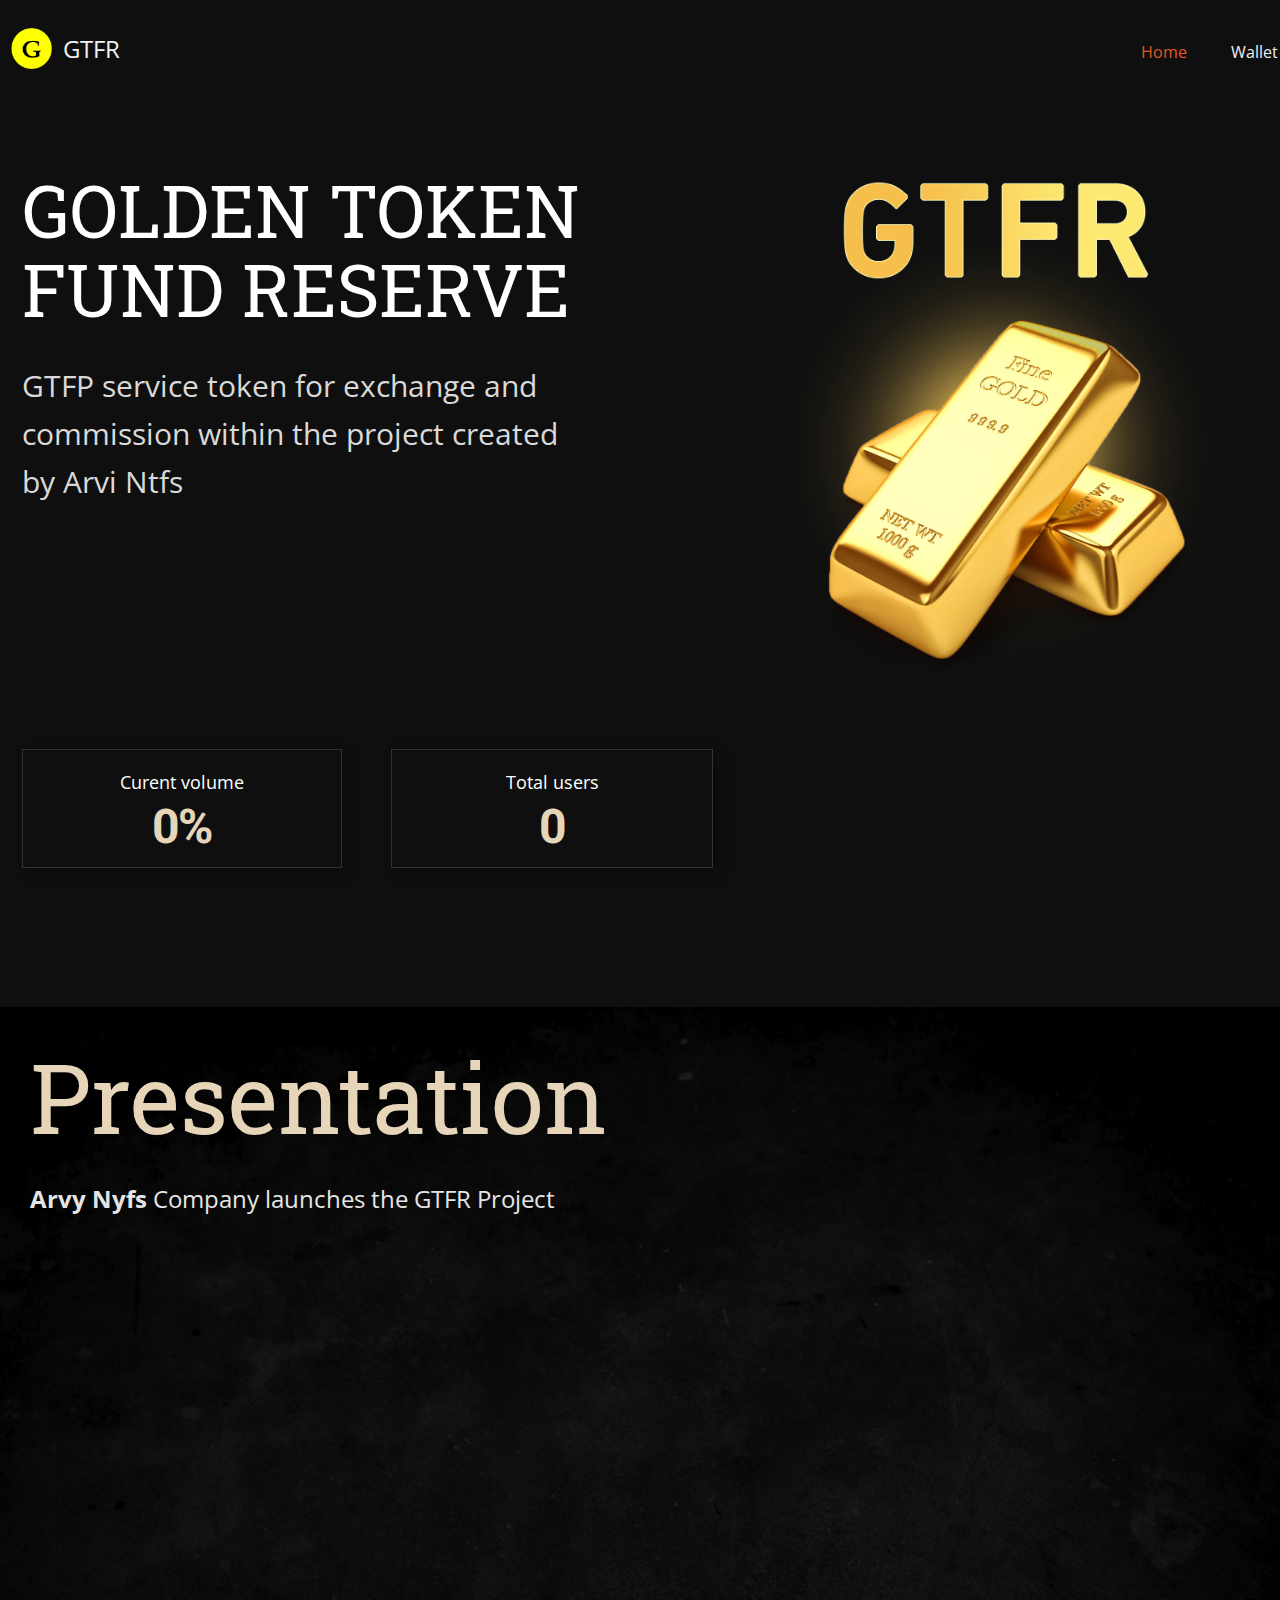
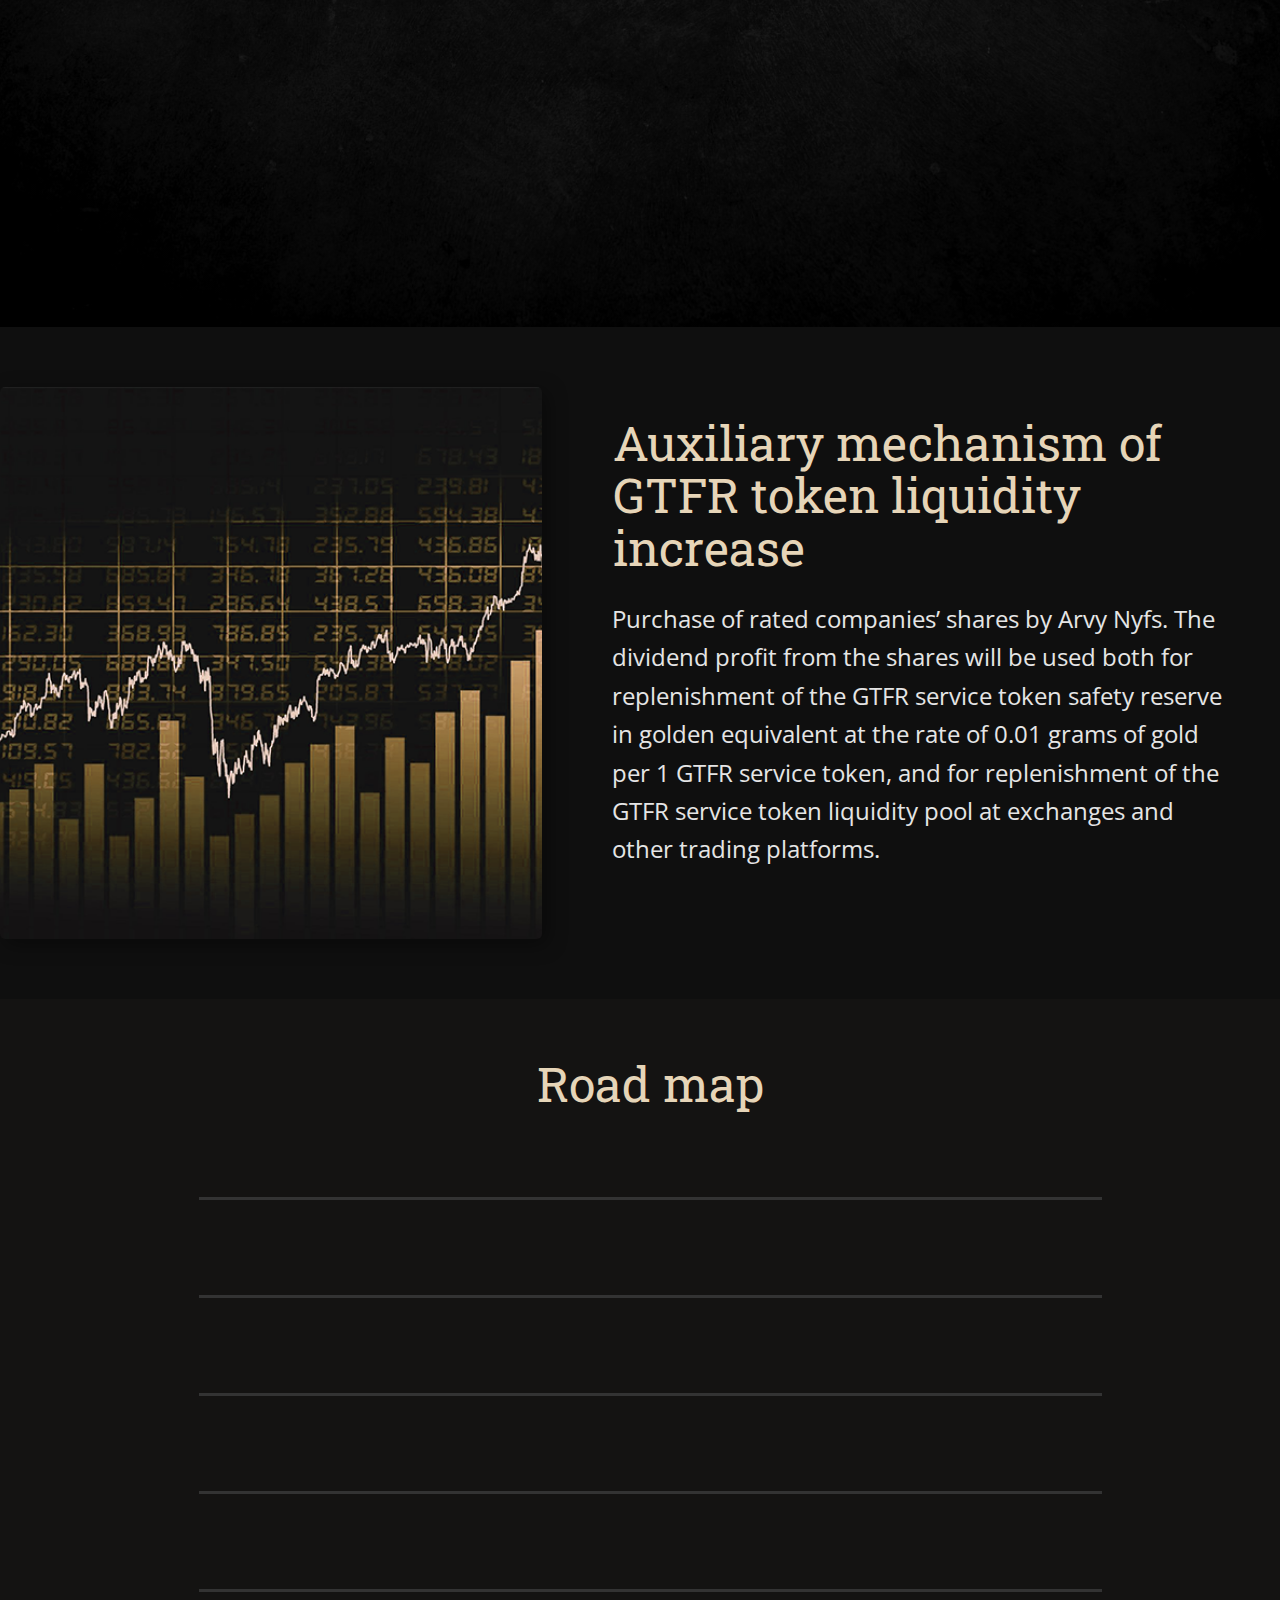
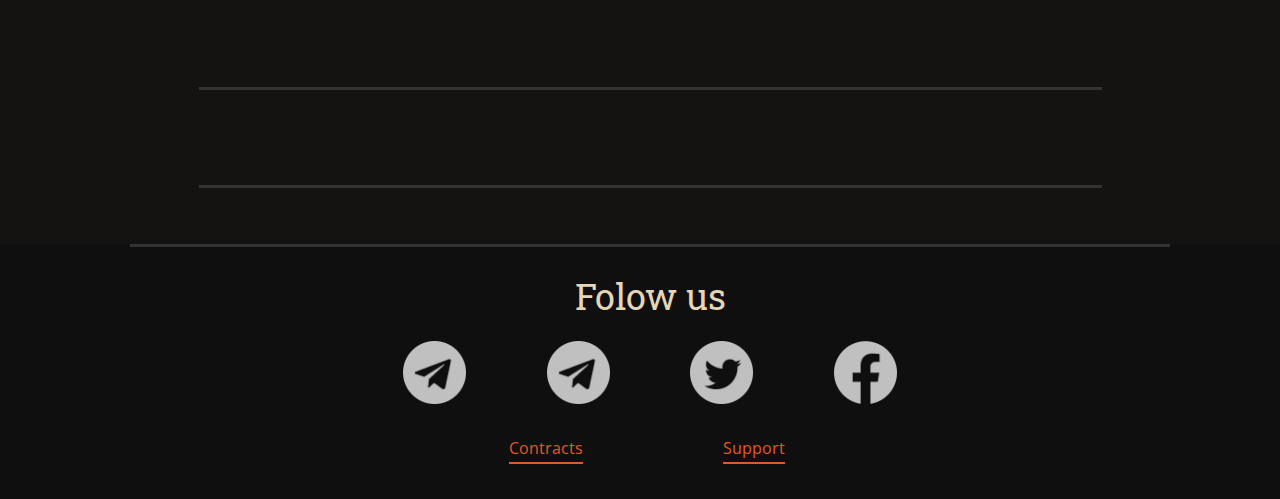
==== commit 2f9a7966: "Add files via upload" ====
--- a/index.html
+++ b/index.html
@@ -1,20 +1,20 @@
-<!DOCTYPE html>
-<html style="font-size: 16px;" lang="ru"><head>
+﻿<!DOCTYPE html>
+<html style="font-size: 16px;" lang="ena"><head>
     <meta name="viewport" content="width=device-width, initial-scale=1.0">
     <meta charset="utf-8">
     <meta name="keywords" content="​GOLDEN TOKEN&nbsp;FUND RESERVE">
-    <meta name="description" content="">
+    <meta name="description" content="Golden token fund reserve.">
+    <meta property="og:title" content="GTFR">
+    <meta property="og:description" content="Golden token fund reserve">
+    <meta property="og:url" content="https://arvynyfs.com/">
     <title>GTFR</title>
     <link rel="stylesheet" href="nicepage.css" media="screen">
 <link rel="stylesheet" href="GTFR.css" media="screen">
     <script class="u-script" type="text/javascript" src="jquery.js" defer=""></script>
     <script class="u-script" type="text/javascript" src="nicepage.js" defer=""></script>
-    <meta name="generator" content="Nicepage 5.9.10, nicepage.com">
+    <link rel="canonical" href="https://arvynyfs.com/gtfr">
     <link id="u-theme-google-font" rel="stylesheet" href="https://fonts.googleapis.com/css?family=Roboto+Slab:100,200,300,400,500,600,700,800,900|Open+Sans:300,300i,400,400i,500,500i,600,600i,700,700i,800,800i">
     <link id="u-page-google-font" rel="stylesheet" href="https://fonts.googleapis.com/css?family=Open+Sans:300,300i,400,400i,500,500i,600,600i,700,700i,800,800i">
-    
-    
-    
     
     
     
@@ -23,44 +23,43 @@
     <script type="application/ld+json">{
 		"@context": "http://schema.org",
 		"@type": "Organization",
-		"name": "",
-		"logo": "images/logo_128x128.png"
+		"name": "GTFR",
+		"url": "https://arvynyfs.com",
+		"logo": "images/logo_128.png"
 }</script>
     <meta name="theme-color" content="#e45826">
-    <meta property="og:title" content="GTFR">
     <meta property="og:type" content="website">
-  <meta data-intl-tel-input-cdn-path="intlTelInput/"></head>
-  <body data-home-page="GTFR.html" data-home-page-title="GTFR" class="u-body u-overlap u-xl-mode" data-lang="ru"><header class="u-clearfix u-header u-header" id="sec-91a4"><div class="u-clearfix u-sheet u-sheet-1">
-        <a href="GTFR.html" class="u-image u-logo u-image-1" data-image-width="128" data-image-height="128" title="Home">
-          <img src="images/logo_128x128.png" class="u-logo-image u-logo-image-1">
+  <link rel="icon" type="image/png" href="images/logo_32.png">
+<link rel="canonical" href="https://arvynyfs.com/gtfr">
+
+<meta data-intl-tel-input-cdn-path="intlTelInput/"></head>
+  <body data-home-page="GTFR.html" data-home-page-title="GTFR" class="u-body u-overlap u-overlap-transparent u-xl-mode" data-lang="ena" data-lang-ru="{&quot;head-title&quot;:&quot;&quot;,&quot;head-keywords&quot;:&quot;​GOLDEN TOKEN&nbsp;FUND RESERVE&quot;,&quot;head-description&quot;:&quot;&quot;}" data-lang-ena="{&quot;head-title&quot;:&quot;&quot;,&quot;head-keywords&quot;:&quot;​GOLDEN TOKEN&nbsp;FUND RESERVE&quot;,&quot;head-description&quot;:&quot;Golden token fund reserve.&quot;}"><header class="u-clearfix u-header u-header" id="sec-91a4"><div class="u-clearfix u-sheet u-sheet-1">
+        <a href="GTFR.html" class="u-image u-logo u-image-1" data-image-width="150" data-image-height="150" title="Home">
+          <img src="images/logo_128.png" class="u-logo-image u-logo-image-1">
         </a>
-        <p class="u-custom-font u-font-open-sans u-text u-text-default u-text-1">
-          <a class="u-active-none u-border-none u-btn u-button-link u-button-style u-hover-none u-none u-text-grey-5 u-btn-1" href="GTFR.html">GT<span style="font-size: 1.5rem;"></span>FR 
+        <p class="u-custom-font u-font-open-sans u-text u-text-default u-text-1" data-lang-ru="<a class=&quot;u-active-none u-btn-1 u-border-none u-btn u-button-link u-button-style u-hover-none u-none u-text-grey-5&quot; href=&quot;10540118&quot; style=&quot;background-image: none; font-size: 1.5rem; padding-top: 0px; padding-bottom: 0px; padding-left: 0px; padding-right: 0px&quot;>GT<span style=&quot;font-size: 1.5rem;&quot;>​</span>FR​</a>" data-lang-ena="<a class=&quot;u-active-none u-border-none u-btn u-button-link u-button-style u-hover-none u-none u-text-grey-5 u-block-control u-btn-1&quot; href=&quot;10540118&quot; data-lang-ru=&quot;{&amp;quot;content&amp;quot;:&amp;quot;GT<span style=\&amp;quot;font-size: 1.5rem;\&amp;quot;>​</span>FR​&amp;quot;,&amp;quot;href&amp;quot;:&amp;quot;10540118&amp;quot;}&quot; data-lang-ena=&quot;{&amp;quot;content&amp;quot;:&amp;quot;GT<span style=\&amp;quot;font-size: 1.5rem;\&amp;quot;>​</span>FR​&amp;quot;,&amp;quot;href&amp;quot;:&amp;quot;10540118&amp;quot;}&quot; style=&quot;background-image: none; font-size: 1.5rem; padding-top: 0px; padding-bottom: 0px; padding-left: 0px; padding-right: 0px&quot; data-block=&quot;3&quot;>GT<span style=&quot;font-size: 1.5rem;&quot;>​</span>FR​</a>">
+          <a class="u-active-none u-border-none u-btn u-button-link u-button-style u-hover-none u-none u-text-grey-5 u-btn-1" href="GTFR.html" data-lang-ru="{&quot;content&quot;:&quot;GT<span style=\&quot;font-size: 1.5rem;\&quot;>​</span>FR​&quot;,&quot;href&quot;:&quot;10540118&quot;}" data-lang-ena="{&quot;content&quot;:&quot;GT<span style=\&quot;font-size: 1.5rem;\&quot;>​</span>FR​&quot;,&quot;href&quot;:&quot;10540118&quot;}">GT<span style="font-size: 1.5rem;"></span>FR 
           </a>
         </p>
         <nav class="u-align-right u-menu u-menu-one-level u-offcanvas u-menu-1" data-responsive-from="MD">
           <div class="menu-collapse" style="font-size: 1rem; letter-spacing: 0px;">
-            <a class="u-button-style u-custom-left-right-menu-spacing u-custom-padding-bottom u-custom-text-active-color u-custom-text-color u-custom-text-hover-color u-custom-top-bottom-menu-spacing u-nav-link u-text-active-palette-1-base u-text-hover-palette-2-base u-text-white" href="#">
+            <a class="u-button-style u-custom-left-right-menu-spacing u-custom-padding-bottom u-custom-text-active-color u-custom-text-color u-custom-text-hover-color u-custom-top-bottom-menu-spacing u-nav-link u-text-active-palette-1-base u-text-hover-palette-2-base u-text-white" href="#" data-lang-ru="{&quot;content&quot;:&quot;<svg class=\&quot;u-svg-link\&quot; viewBox=\&quot;0 0 24 24\&quot;><use xmlns:xlink=\&quot;http://www.w3.org/1999/xlink\&quot; xlink:href=\&quot;#menu-hamburger\&quot;></use></svg><svg class=\&quot;u-svg-content\&quot; version=\&quot;1.1\&quot; id=\&quot;menu-hamburger\&quot; viewBox=\&quot;0 0 16 16\&quot; x=\&quot;0px\&quot; y=\&quot;0px\&quot; xmlns:xlink=\&quot;http://www.w3.org/1999/xlink\&quot; xmlns=\&quot;http://www.w3.org/2000/svg\&quot;>    <g>        <rect y=\&quot;1\&quot; width=\&quot;16\&quot; height=\&quot;2\&quot;></rect>        <rect y=\&quot;7\&quot; width=\&quot;16\&quot; height=\&quot;2\&quot;></rect>        <rect y=\&quot;13\&quot; width=\&quot;16\&quot; height=\&quot;2\&quot;></rect>    </g></svg>&quot;,&quot;href&quot;:&quot;#&quot;}" data-lang-ena="{&quot;content&quot;:&quot;<svg class=\&quot;u-svg-link\&quot; viewBox=\&quot;0 0 24 24\&quot;><use xmlns:xlink=\&quot;http://www.w3.org/1999/xlink\&quot; xlink:href=\&quot;#menu-hamburger\&quot;></use></svg><svg class=\&quot;u-svg-content\&quot; version=\&quot;1.1\&quot; id=\&quot;menu-hamburger\&quot; viewBox=\&quot;0 0 16 16\&quot; x=\&quot;0px\&quot; y=\&quot;0px\&quot; xmlns:xlink=\&quot;http://www.w3.org/1999/xlink\&quot; xmlns=\&quot;http://www.w3.org/2000/svg\&quot;>    <g>        <rect y=\&quot;1\&quot; width=\&quot;16\&quot; height=\&quot;2\&quot;></rect>        <rect y=\&quot;7\&quot; width=\&quot;16\&quot; height=\&quot;2\&quot;></rect>        <rect y=\&quot;13\&quot; width=\&quot;16\&quot; height=\&quot;2\&quot;></rect>    </g></svg>&quot;,&quot;href&quot;:&quot;#&quot;}">
               <svg class="u-svg-link" viewBox="0 0 24 24"><use xmlns:xlink="http://www.w3.org/1999/xlink" xlink:href="#menu-hamburger"></use></svg>
               <svg class="u-svg-content" version="1.1" id="menu-hamburger" viewBox="0 0 16 16" x="0px" y="0px" xmlns:xlink="http://www.w3.org/1999/xlink" xmlns="http://www.w3.org/2000/svg"><g><rect y="1" width="16" height="2"></rect><rect y="7" width="16" height="2"></rect><rect y="13" width="16" height="2"></rect>
 </g></svg>
             </a>
           </div>
           <div class="u-custom-menu u-nav-container">
-            <ul class="u-nav u-unstyled u-nav-1"><li class="u-nav-item"><a class="u-button-style u-nav-link u-text-active-palette-1-base u-text-grey-5 u-text-hover-palette-2-base" href="GTFR.html" style="padding: 10px 22px;">Home</a>
-</li><li class="u-nav-item"><a class="u-button-style u-nav-link u-text-active-palette-1-base u-text-grey-5 u-text-hover-palette-2-base" href="WorkInProgress.html" style="padding: 10px 22px;">Voting</a>
-</li><li class="u-nav-item"><a class="u-button-style u-nav-link u-text-active-palette-1-base u-text-grey-5 u-text-hover-palette-2-base" href="WorkInProgress.html" style="padding: 10px 22px;">WhitePaper</a>
-</li><li class="u-nav-item"><a class="u-button-style u-nav-link u-text-active-palette-1-base u-text-grey-5 u-text-hover-palette-2-base" href="WorkInProgress.html" style="padding: 10px 22px;">Wallet</a>
+            <ul class="u-nav u-unstyled u-nav-1"><li class="u-nav-item"><a class="u-button-style u-nav-link u-text-active-palette-1-base u-text-grey-5 u-text-hover-palette-2-base" href="GTFR.html" data-lang-ru="{&quot;content&quot;:&quot;Home&quot;,&quot;href&quot;:&quot;GTFR.html&quot;}" data-lang-ena="{&quot;content&quot;:&quot;Home&quot;,&quot;href&quot;:&quot;GTFR.html&quot;}" style="padding: 10px 22px;">Home</a>
+</li><li class="u-nav-item"><a class="u-button-style u-nav-link u-text-active-palette-1-base u-text-grey-5 u-text-hover-palette-2-base" href="WorkInProgress.html" data-lang-ru="{&quot;content&quot;:&quot;Wallet&quot;,&quot;href&quot;:&quot;WorkInProgress.html&quot;}" data-lang-ena="{&quot;content&quot;:&quot;Wallet&quot;,&quot;href&quot;:&quot;WorkInProgress.html&quot;}" style="padding: 10px 22px;">Wallet</a>
 </li></ul>
           </div>
           <div class="u-custom-menu u-nav-container-collapse">
             <div class="u-black u-container-style u-inner-container-layout u-opacity u-opacity-85 u-sidenav u-sidenav-1" data-offcanvas-width="258.567">
               <div class="u-inner-container-layout u-sidenav-overflow">
                 <div class="u-menu-close"></div>
-                <ul class="u-align-center u-nav u-popupmenu-items u-spacing-4 u-text-active-palette-1-base u-unstyled u-nav-2"><li class="u-nav-item"><a class="u-button-style u-nav-link" href="GTFR.html">Home</a>
-</li><li class="u-nav-item"><a class="u-button-style u-nav-link" href="WorkInProgress.html">Voting</a>
-</li><li class="u-nav-item"><a class="u-button-style u-nav-link" href="WorkInProgress.html">WhitePaper</a>
-</li><li class="u-nav-item"><a class="u-button-style u-nav-link" href="WorkInProgress.html">Wallet</a>
+                <ul class="u-align-center u-nav u-popupmenu-items u-spacing-4 u-text-active-palette-1-base u-unstyled u-nav-2"><li class="u-nav-item"><a class="u-button-style u-nav-link" href="GTFR.html" data-lang-ru="{&quot;content&quot;:&quot;Home&quot;,&quot;href&quot;:&quot;GTFR.html&quot;}" data-lang-ena="{&quot;content&quot;:&quot;Home&quot;,&quot;href&quot;:&quot;GTFR.html&quot;}">Home</a>
+</li><li class="u-nav-item"><a class="u-button-style u-nav-link" href="WorkInProgress.html" data-lang-ru="{&quot;content&quot;:&quot;Wallet&quot;,&quot;href&quot;:&quot;WorkInProgress.html&quot;}" data-lang-ena="{&quot;content&quot;:&quot;Wallet&quot;,&quot;href&quot;:&quot;WorkInProgress.html&quot;}">Wallet</a>
 </li></ul>
               </div>
             </div>
@@ -68,194 +67,119 @@
           </div>
         </nav>
       </div></header>
-    <section class="u-clearfix u-grey-90 u-section-1" id="sec-064a">
-      <img class="u-image u-image-contain u-image-default u-opacity u-opacity-0 u-preserve-proportions u-image-1" src="images/logoBG.png" alt="" data-image-width="1000" data-image-height="1000">
-      <div class="u-clearfix u-layout-wrap u-layout-wrap-1">
-        <div class="u-layout">
-          <div class="u-layout-row">
-            <div class="u-align-left u-container-style u-layout-cell u-size-33 u-layout-cell-1">
-              <div class="u-container-layout u-container-layout-1">
-                <h2 class="u-align-left u-text u-text-body-alt-color u-text-1"> GOLDEN TOKEN​ FUND RESERVE</h2>
-                <h4 class="u-align-left u-custom-font u-text u-text-font u-text-grey-15 u-text-2"> Launch of the&nbsp;Golden NFT&nbsp;studio for creation and exchange of original NFTs. The profit will be used according to the Community vote.</h4>
-                <div class="u-align-left u-list u-list-1">
-                  <div class="u-repeater u-repeater-1">
-                    <div class="u-align-center u-border-1 u-border-grey-80 u-container-style u-list-item u-repeater-item u-shape-rectangle u-list-item-1">
-                      <div class="u-container-layout u-similar-container u-container-layout-2">
-                        <p class="u-align-center u-text u-text-body-alt-color u-text-3">Curent volume</p>
-                        <h1 class="u-text u-text-default u-text-palette-3-base u-title u-text-4" data-animation-name="counter" data-animation-event="scroll" data-animation-duration="3000">0%</h1>
+    <section class="u-clearfix u-custom-color-7 u-section-1" id="sec-064a">
+      <div class="u-clearfix u-sheet u-sheet-1">
+        <div class="u-clearfix u-expanded-width-sm u-expanded-width-xs u-layout-wrap u-layout-wrap-1">
+          <div class="u-layout">
+            <div class="u-layout-row">
+              <div class="u-align-left u-container-style u-layout-cell u-size-33 u-layout-cell-1">
+                <div class="u-container-layout u-container-layout-1">
+                  <h2 class="u-align-center-sm u-align-center-xs u-align-left-lg u-align-left-md u-align-left-xl u-text u-text-body-alt-color u-text-1" data-lang-ru="​GOLDEN TOKEN​ FUND RESERVE" data-lang-ena="​GOLDEN TOKEN​ FUND RESERVE"> GOLDEN TOKEN​ FUND RESERVE</h2>
+                  <p class="u-align-center-sm u-align-center-xs u-align-left-lg u-align-left-md u-align-left-xl u-text u-text-grey-15 u-text-2" data-lang-ena="​GTFP service token for exchange and commission within the project created by Arvi Ntfs​" data-lang-ru="​GTFP service token for exchange and commission within the project created by Arvi Ntfs​"> GTFP service token for exchange and commission within the project created by Arvi Ntfs </p>
+                  <div class="u-align-center-xs u-align-right-lg u-align-right-md u-align-right-sm u-align-right-xl u-list u-list-1">
+                    <div class="u-repeater u-repeater-1">
+                      <div class="u-align-center u-border-1 u-border-grey-80 u-container-align-center-xs u-container-style u-list-item u-repeater-item u-shape-rectangle u-list-item-1">
+                        <div class="u-container-layout u-similar-container u-container-layout-2">
+                          <p class="u-align-center u-text u-text-body-alt-color u-text-3" data-lang-ru="Total users" data-lang-ena="Total users">Total users</p>
+                          <h1 class="u-align-center-xs u-text u-text-default u-text-palette-3-base u-title u-text-4" data-animation-name="counter" data-animation-event="scroll" data-animation-duration="3000" data-lang-ru="0" data-lang-ena="0">0</h1>
+                        </div>
                       </div>
                     </div>
                   </div>
-                </div>
-                <div class="u-align-right u-list u-list-2">
-                  <div class="u-repeater u-repeater-2">
-                    <div class="u-align-center u-border-1 u-border-grey-80 u-container-style u-list-item u-repeater-item u-shape-rectangle u-list-item-2">
-                      <div class="u-container-layout u-similar-container u-container-layout-3">
-                        <p class="u-align-center u-text u-text-body-alt-color u-text-5">Total users</p>
-                        <h1 class="u-text u-text-default u-text-palette-3-base u-title u-text-6" data-animation-name="counter" data-animation-event="scroll" data-animation-duration="3000">0</h1>
+                  <div class="u-align-center-sm u-align-center-xs u-align-left-lg u-align-left-md u-align-left-xl u-list u-list-2">
+                    <div class="u-repeater u-repeater-2">
+                      <div class="u-align-center u-border-1 u-border-grey-80 u-container-align-center-xs u-container-style u-list-item u-repeater-item u-shape-rectangle u-list-item-2">
+                        <div class="u-container-layout u-similar-container u-container-layout-3">
+                          <p class="u-align-center u-text u-text-body-alt-color u-text-5" data-lang-ru="Curent volume" data-lang-ena="Curent volume">Curent volume</p>
+                          <h1 class="u-align-center-xs u-text u-text-default u-text-palette-3-base u-title u-text-6" data-animation-name="counter" data-animation-event="scroll" data-animation-duration="3000" data-lang-ru="0%" data-lang-ena="0%">0%</h1>
+                        </div>
                       </div>
                     </div>
                   </div>
                 </div>
               </div>
-            </div>
-            <div class="u-container-style u-layout-cell u-size-27 u-layout-cell-2">
-              <div class="u-container-layout u-container-layout-4">
-                <img class="u-align-center u-hidden-block u-image u-image-contain u-image-default u-preserve-proportions u-image-2" src="images/glowBG.png" alt="" data-image-width="512" data-image-height="512">
-                <img class="u-align-center u-image u-image-contain u-image-default u-image-3" src="images/goldAndName.png" alt="" data-image-width="1200" data-image-height="1297">
+              <div class="u-container-style u-hidden-xs u-layout-cell u-size-27 u-layout-cell-2">
+                <div class="u-container-layout u-container-layout-4">
+                  <img class="u-align-center u-hidden-block u-image u-image-contain u-image-default u-preserve-proportions u-image-1" src="images/glowBG.png" alt="" data-image-width="512" data-image-height="512" data-lang-ru="" data-lang-ena="">
+                  <img class="u-align-center u-hidden-sm u-hidden-xs u-image u-image-contain u-image-default u-image-2" src="images/goldAndName.png" alt="" data-image-width="1200" data-image-height="1297" data-lang-ru="" data-lang-ena="">
+                </div>
               </div>
             </div>
           </div>
         </div>
       </div>
     </section>
-    <section class="u-align-center u-clearfix u-custom-color-3 u-section-2" id="sec-5f9d">
-      <div class="u-clearfix u-sheet u-valign-middle-lg u-valign-middle-md u-valign-middle-sm u-valign-middle-xl u-sheet-1">
-        <h3 class="u-text u-text-default-lg u-text-default-md u-text-default-sm u-text-default-xl u-text-font u-text-palette-3-base u-text-1">News</h3>
-        <div id="carousel-bd35" data-interval="5000" data-u-ride="carousel" class="u-carousel u-expanded-width-sm u-expanded-width-xs u-slider u-slider-1">
-          <ol class="u-absolute-hcenter u-carousel-indicators u-hidden u-carousel-indicators-1">
-            <li data-u-target="#carousel-bd35" class="u-active u-grey-30" data-u-slide-to="0"></li>
-            <li data-u-target="#carousel-bd35" class="u-grey-30" data-u-slide-to="1"></li>
-          </ol>
-          <div class="u-carousel-inner" role="listbox">
-            <div class="u-active u-align-center u-carousel-item u-container-align-center u-container-style u-image u-shading u-slide u-image-1" data-image-width="800" data-image-height="500">
-              <div class="u-container-layout u-container-layout-1">
-                <h2 class="u-align-center u-text u-text-default u-text-palette-2-base u-text-2">GTFR news</h2>
-                <p class="u-align-center u-text u-text-3">No news yet.</p>
-              </div>
-            </div>
-            <div class="u-align-center u-carousel-item u-container-align-center u-container-style u-image u-shading u-slide u-image-2" data-image-width="800" data-image-height="500">
-              <div class="u-container-layout u-container-layout-2">
-                <h2 class="u-align-center u-text u-text-default u-text-palette-2-base u-text-4">GTFR news 2</h2>
-                <p class="u-align-center u-text u-text-5">News will be available soon.</p>
-              </div>
-            </div>
-          </div>
-          <a class="u-absolute-vcenter-lg u-absolute-vcenter-md u-absolute-vcenter-xl u-carousel-control u-carousel-control-prev u-spacing-9 u-carousel-control-1" href="#carousel-bd35" role="button" data-u-slide="prev">
-            <span aria-hidden="true">
-              <svg viewBox="0 0 477.175 477.175"><path d="M145.188,238.575l215.5-215.5c5.3-5.3,5.3-13.8,0-19.1s-13.8-5.3-19.1,0l-225.1,225.1c-5.3,5.3-5.3,13.8,0,19.1l225.1,225
-                    c2.6,2.6,6.1,4,9.5,4s6.9-1.3,9.5-4c5.3-5.3,5.3-13.8,0-19.1L145.188,238.575z"></path></svg>
-            </span>
-            <span class="sr-only">+Previous</span>
-          </a>
-          <a class="u-absolute-vcenter-lg u-absolute-vcenter-md u-absolute-vcenter-xl u-carousel-control u-carousel-control-next u-spacing-9 u-carousel-control-2" href="#carousel-bd35" role="button" data-u-slide="next">
-            <span aria-hidden="true">
-              <svg viewBox="0 0 477.175 477.175"><path d="M360.731,229.075l-225.1-225.1c-5.3-5.3-13.8-5.3-19.1,0s-5.3,13.8,0,19.1l215.5,215.5l-215.5,215.5
-                    c-5.3,5.3-5.3,13.8,0,19.1c2.6,2.6,6.1,4,9.5,4c3.4,0,6.9-1.3,9.5-4l225.1-225.1C365.931,242.875,365.931,234.275,360.731,229.075z"></path></svg>
-            </span>
-            <span class="sr-only">+Next</span>
-          </a>
+    <section class="skrollable u-clearfix u-image u-shading u-section-2" id="sec-bb17" data-image-width="8256" data-image-height="5504">
+      <div class="u-clearfix u-sheet u-sheet-1">
+        <h1 class="u-align-center-sm u-align-center-xs u-text u-text-palette-3-base u-title u-text-1" data-lang-ena="​Presentation" data-lang-ru="​Presentation"> Presentation</h1>
+        <p class="u-align-center-sm u-align-center-xs u-large-text u-text u-text-grey-10 u-text-variant u-text-2" data-lang-ena="​ <span style=&quot;font-weight: 700;&quot;>Arvy Nyfs</span> Company launches the GTFR Project" data-lang-ru="​ <span style=&quot;font-weight: 700;&quot;>Arvy Nyfs</span> Company launches the GTFR Project">
+          <span style="font-weight: 700;">Arvy Nyfs</span> Company launches the GTFR Project
+        </p>
+        <div class="u-align-center-sm u-align-center-xs u-expanded-width-lg u-expanded-width-md u-expanded-width-xs u-list u-list-1">
+          <div class="u-repeater u-repeater-1">
+            <div class="u-container-align-center-sm u-container-align-center-xs u-container-style u-custom-item u-list-item u-repeater-item u-list-item-1" data-animation-name="customAnimationIn" data-animation-duration="1000" data-animation-direction="" data-animation-out="0">
+              <div class="u-container-layout u-similar-container u-container-layout-1"><span class="u-align-center-sm u-align-center-xs u-file-icon u-icon u-icon-1"><img src="images/c1-3.png" alt=""></span>
+                <p class="u-align-center-sm u-align-center-xs u-text u-text-default u-text-grey-10 u-text-3" data-lang-ena="​Realization of the first round of a private GTFR service token sale
+for the Community at the “Pancake Swap” desk in the limited scope of 100
+billion GTFR service tokens at the price of USD 0.000005 per 1 GTFR service
+token" data-lang-ru="​Realization of the first round of a private GTFR service token sale
+for the Community at the “Pancake Swap” desk in the limited scope of 100
+billion GTFR service tokens at the price of USD 0.000005 per 1 GTFR service
+token"> Realization of the first round of a private GTFR service token sale
+for the Community at the “Pancake Swap” desk in the limited scope of 100
+billion GTFR service tokens at the price of USD 0.000005 per 1 GTFR service
+token</p>
+              </div>
+            </div>
+            <div class="u-container-align-center-sm u-container-align-center-xs u-container-style u-custom-item u-list-item u-repeater-item u-list-item-2" data-animation-name="customAnimationIn" data-animation-duration="1000" data-animation-direction="" data-animation-delay="250" data-animation-out="0">
+              <div class="u-container-layout u-similar-container u-container-layout-2"><span class="u-align-center-sm u-align-center-xs u-file-icon u-icon u-icon-2"><img src="images/c2-31.png" alt=""></span>
+                <p class="u-align-center-sm u-align-center-xs u-text u-text-default u-text-grey-10 u-text-4" data-lang-ena="​Realization of the second round of a public GTFR service token sale
+at the “Coin List” exchange in the limited scope of 100 billion GTFR service
+tokens at the price of USD 0.00001 per 1 GTFR service token" data-lang-ru="​Realization of the second round of a public GTFR service token sale
+at the “Coin List” exchange in the limited scope of 100 billion GTFR service
+tokens at the price of USD 0.00001 per 1 GTFR service token"> Realization of the second round of a public GTFR service token sale
+at the “Coin List” exchange in the limited scope of 100 billion GTFR service
+tokens at the price of USD 0.00001 per 1 GTFR service token</p>
+              </div>
+            </div>
+            <div class="u-container-align-center-sm u-container-align-center-xs u-container-style u-custom-item u-list-item u-repeater-item u-list-item-3" data-animation-name="customAnimationIn" data-animation-duration="1000" data-animation-direction="" data-animation-delay="500" data-animation-out="0">
+              <div class="u-container-layout u-similar-container u-container-layout-3"><span class="u-align-center-sm u-align-center-xs u-file-icon u-icon u-icon-3"><img src="images/c3-3.png" alt=""></span>
+                <p class="u-align-center-sm u-align-center-xs u-text u-text-default u-text-grey-10 u-text-5" data-lang-ena="​Realization of the third round of a public GTFR service token sale
+at the “Coin List” exchange in the limited scope of 100 billion GTFR service
+tokens at the price of USD 0.0001 per 1 GTFR service token" data-lang-ru="​Realization of the third round of a public GTFR service token sale
+at the “Coin List” exchange in the limited scope of 100 billion GTFR service
+tokens at the price of USD 0.0001 per 1 GTFR service token"> Realization of the third round of a public GTFR service token sale
+at the “Coin List” exchange in the limited scope of 100 billion GTFR service
+tokens at the price of USD 0.0001 per 1 GTFR service token</p>
+              </div>
+            </div>
+          </div>
+        </div>
+        <div class="u-container-style u-expanded-width-lg u-expanded-width-md u-expanded-width-sm u-expanded-width-xs u-group u-group-1" data-animation-name="customAnimationIn" data-animation-duration="1000" data-animation-out="0">
+          <div class="u-container-layout u-container-layout-4">
+            <h1 class="u-align-center u-text u-text-default u-text-palette-3-base u-text-6" data-lang-ena="Whitepaper" data-lang-ru="Whitepaper">Whitepaper</h1>
+            <p class="u-align-center u-text u-text-grey-10 u-text-7" data-lang-ena="The main objective of the GTFR Project is creation of
+a safe for users GTFR crypto wallet in which a commission of 1 GTFR service
+token will be charged per a transaction; creation of a gold reserve for GTFR service
+token holders in the amount of 0.01 grams of gold per 1 GTFR service token; 50
+% of commission will be used for purchase of gold to support the token, 50 % will
+be burnt." data-lang-ru="The main objective of the GTFR Project is creation of
+a safe for users GTFR crypto wallet in which a commission of 1 GTFR service
+token will be charged per a transaction; creation of a gold reserve for GTFR service
+token holders in the amount of 0.01 grams of gold per 1 GTFR service token; 50
+% of commission will be used for purchase of gold to support the token, 50 % will
+be burnt.">The main objective of the GTFR Project is creation of
+a safe for users GTFR crypto wallet in which a commission of 1 GTFR service
+token will be charged per a transaction; creation of a gold reserve for GTFR service
+token holders in the amount of 0.01 grams of gold per 1 GTFR service token; 50
+% of commission will be used for purchase of gold to support the token, 50 % will
+be burnt.</p>
+          </div>
         </div>
       </div>
-      <style data-mode="XXL">@media (max-width: 0px) {
-  .u-section-2 .u-sheet-1 {
-    min-height: 613px;
-  }
-  .u-section-2 .u-slider-1 {
-    width: 758px;
-    min-height: 478px;
-    height: auto;
-    margin-top: 60px;
-    margin-bottom: 60px;
-    margin-left: auto;
-    margin-right: auto;
-  }
-  .u-section-2 .u-carousel-indicators-1 {
-    position: absolute;
-    bottom: 10px;
-    width: auto;
-    height: auto;
-  }
-  .u-section-2 .u-image-1 {
-    background-image: linear-gradient(0deg, rgba(0,0,0,0.4), rgba(0,0,0,0.4)), url("[data-uri]");
-    background-position: 50% 50%;
-  }
-  .u-section-2 .u-container-layout-1 {
-    padding-top: 30px;
-    padding-bottom: 30px;
-    padding-left: 60px;
-    padding-right: 60px;
-  }
-  .u-section-2 .u-text-2 {
-    margin-top: 0;
-    margin-bottom: 0;
-    margin-left: auto;
-    margin-right: auto;
-  }
-  .u-section-2 .u-text-3 {
-    width: 409px;
-    margin-top: 20px;
-    margin-left: auto;
-    margin-right: auto;
-    margin-bottom: 0;
-  }
-  .u-block-3ed5-34 {
-    border-style: none;
-    font-weight: 700;
-    text-transform: uppercase;
-    font-size: 0.875rem;
-    letter-spacing: 1px;
-    background-image: none;
-    margin-top: 30px;
-    margin-left: auto;
-    margin-right: auto;
-    margin-bottom: 0;
-  }
-  .u-section-2 .u-image-2 {
-    background-image: linear-gradient(0deg, rgba(0,0,0,0.4), rgba(0,0,0,0.4)), url("[data-uri]");
-    background-position: 50% 50%;
-  }
-  .u-section-2 .u-container-layout-2 {
-    padding-top: 30px;
-    padding-bottom: 30px;
-    padding-left: 60px;
-    padding-right: 60px;
-  }
-  .u-section-2 .u-text-4 {
-    margin-top: 0;
-    margin-bottom: 0;
-    margin-left: auto;
-    margin-right: auto;
-  }
-  .u-section-2 .u-text-5 {
-    width: 409px;
-    margin-top: 20px;
-    margin-left: auto;
-    margin-right: auto;
-    margin-bottom: 0;
-  }
-  .u-section-2 .u-text-1 {
-    border-style: none;
-    font-weight: 700;
-    text-transform: uppercase;
-    font-size: 0.875rem;
-    letter-spacing: 1px;
-    background-image: none;
-    margin-top: 30px;
-    margin-left: auto;
-    margin-right: auto;
-    margin-bottom: 0;
-  }
-  .u-section-2 .u-carousel-control-1 {
-    width: 38px;
-    height: 38px;
-    background-image: none;
-    left: -58px;
-    position: absolute;
-    right: auto;
-  }
-  .u-section-2 .u-carousel-control-2 {
-    width: 38px;
-    height: 38px;
-    background-image: none;
-    left: auto;
-    position: absolute;
-    right: -58px;
-  }
-}</style>
     </section>
-    <section class="u-align-center u-clearfix u-grey-90 u-section-3" id="sec-0673">
-      <div class="u-clearfix u-sheet u-valign-middle u-sheet-1">
+    <section class="u-align-center u-clearfix u-custom-color-7 u-section-3" id="sec-0673">
+      <div class="u-clearfix u-sheet u-valign-middle-lg u-valign-middle-xl u-sheet-1">
         <div class="u-clearfix u-expanded-width-lg u-expanded-width-sm u-expanded-width-xl u-expanded-width-xs u-gutter-0 u-layout-wrap u-layout-wrap-1">
           <div class="u-layout" style="">
             <div class="u-layout-row" style="">
@@ -266,8 +190,8 @@
               </div>
               <div class="u-align-left u-container-style u-layout-cell u-right-cell u-shape-rectangle u-size-32-lg u-size-32-md u-size-32-sm u-size-32-xs u-size-35-xl u-size-xs-60 u-layout-cell-2">
                 <div class="u-container-layout u-container-layout-2">
-                  <h2 class="u-text u-text-palette-3-base u-text-1"> Auxiliary mechanism of GTFR token liquidity increase </h2>
-                  <p class="u-text u-text-grey-10 u-text-2"> Purchase of rated companies’ shares by&nbsp;Arvy Nyfs&nbsp;according to the Community vote. The dividend profit from the shares will be used both for replenishment of th​e GTFR token safety reserve in golden equivalent at the rate of 0.1 grams of gold per 1 GTFR token, and for replenishment of the GTFR token liquidity pool at exchanges and other trading platforms.</p>
+                  <h2 class="u-text u-text-palette-3-base u-text-1" data-lang-ru="​Auxiliary mechanism of GTFR token liquidity increase " data-lang-ena="​Auxiliary mechanism of GTFR token liquidity increase "> Auxiliary mechanism of GTFR token liquidity increase </h2>
+                  <p class="u-text u-text-grey-10 u-text-2" data-lang-ru="​​Purchase of rated companies’ shares by&amp;nbsp;Arvy Nyfs. The dividend profit from the shares will be used both for replenishment of th​e GTFR service token safety reserve in golden equivalent at the rate of 0.01 grams of gold per 1 GTFR service token, and for replenishment of the GTFR service token liquidity pool at exchanges and other trading platforms." data-lang-ena="​Purchase of rated companies’ shares by&amp;nbsp;Arvy Nyfs. The dividend profit from the shares will be used both for replenishment of th​e GTFR service token safety reserve in golden equivalent at the rate of 0.01 grams of gold per 1 GTFR service token, and for replenishment of the GTFR service token liquidity pool at exchanges and other trading platforms."> Purchase of rated companies’ shares by&nbsp;Arvy Nyfs. The dividend profit from the shares will be used both for replenishment of th​e GTFR service token safety reserve in golden equivalent at the rate of 0.01 grams of gold per 1 GTFR service token, and for replenishment of the GTFR service token liquidity pool at exchanges and other trading platforms.</p>
                 </div>
               </div>
             </div>
@@ -275,79 +199,16 @@
         </div>
       </div>
     </section>
-    <section class="u-clearfix u-custom-color-3 u-section-4" id="sec-d3db">
-      <div class="u-clearfix u-sheet u-sheet-1">
-        <h4 class="u-align-center u-text u-text-palette-3-base u-text-1">Whitepaper</h4>
-      </div>
-    </section>
-    <section class="u-align-center u-clearfix u-custom-color-3 u-section-5" id="sec-f88c">
-      <div class="u-align-left u-clearfix u-sheet u-sheet-1">
-        <div class="u-align-center u-list u-list-1">
-          <div class="u-repeater u-repeater-1">
-            <div class="u-container-align-center u-container-style u-list-item u-repeater-item u-shape-rectangle u-list-item-1" data-animation-out="0" data-animation-name="" data-animation-duration="0" data-animation-direction="">
-              <div class="u-container-layout u-similar-container u-container-layout-1"><span class="u-align-center u-file-icon u-icon u-text-palette-1-base u-icon-1"><img src="images/10200911-66ed4c30.png" alt=""></span>
-                <p class="u-align-center u-text u-text-1"> Creation of a blockchain for the GTFR project operation.</p>
-                <div class="u-align-center u-border-3 u-border-palette-2-base u-line u-line-horizontal u-line-1"></div>
-              </div>
-            </div>
-            <div class="u-align-center u-container-align-center u-container-style u-list-item u-repeater-item u-shape-rectangle u-list-item-2" data-animation-out="0">
-              <div class="u-container-layout u-similar-container u-container-layout-2"><span class="u-align-center u-file-icon u-icon u-text-palette-1-base u-icon-2"><img src="images/10521663-bbc124f0.png" alt=""></span>
-                <p class="u-align-center u-text u-text-2"> Creation of a crypto wallet on the basis of the GTFR blockchain.</p>
-                <div class="u-align-center u-border-3 u-border-palette-2-base u-line u-line-horizontal u-line-2"></div>
-              </div>
-            </div>
-            <div class="u-container-align-center u-container-style u-list-item u-repeater-item u-shape-rectangle u-list-item-3" data-animation-out="0">
-              <div class="u-container-layout u-similar-container u-container-layout-3"><span class="u-align-center u-file-icon u-icon u-text-palette-1-base u-icon-3"><img src="images/7115673-c5e5be90.png" alt=""></span>
-                <p class="u-align-center u-text u-text-3"> Launch of the&nbsp;Golden NFT&nbsp;Marketplace&nbsp;on the basis of the GTFR blockchain.</p>
-                <div class="u-align-center u-border-3 u-border-palette-2-base u-line u-line-horizontal u-line-3"></div>
-              </div>
-            </div>
-            <div class="u-container-style u-list-item u-repeater-item u-shape-rectangle u-list-item-4" data-animation-out="0">
-              <div class="u-container-layout u-similar-container u-container-layout-4"><span class="u-align-center u-file-icon u-icon u-text-palette-1-base u-icon-4"><img src="images/6838810-428e96ef.png" alt=""></span>
-                <p class="u-align-center u-text u-text-4"> Creation of the internal GTFR service token for its exchange to NFTs at exhibitions, galleries and auction markets, held at the&nbsp;Golden NFT Marketplace.</p>
-                <div class="u-align-center u-border-3 u-border-palette-2-base u-line u-line-horizontal u-line-4"></div>
-              </div>
-            </div>
-            <div class="u-container-align-center u-container-style u-list-item u-repeater-item u-shape-rectangle u-list-item-5" data-animation-out="0">
-              <div class="u-container-layout u-similar-container u-container-layout-5"><span class="u-align-center u-file-icon u-icon u-text-palette-1-base u-icon-5"><img src="images/10546362-364a348f.png" alt=""></span>
-                <p class="u-align-center u-text u-text-5"> Creation and replenishment of the GTFR token safety reserve in golden equivalent at the rate of 0.1 grams of gold per 1 GTFR token.</p>
-                <div class="u-align-center u-border-3 u-border-palette-2-base u-line u-line-horizontal u-line-5"></div>
-              </div>
-            </div>
-            <div class="u-container-style u-list-item u-repeater-item u-shape-rectangle u-list-item-6" data-animation-out="0">
-              <div class="u-container-layout u-similar-container u-container-layout-6"><span class="u-align-center u-file-icon u-icon u-text-palette-1-base u-icon-6"><img src="images/10645013-07c3dee0.png" alt=""></span>
-                <p class="u-align-center u-text u-text-6"> Support and promotion of the projects developing the&nbsp;green energy.</p>
-                <div class="u-align-center u-border-3 u-border-palette-2-base u-line u-line-horizontal u-line-6"></div>
-              </div>
-            </div>
-          </div>
-        </div>
-      </div>
-    </section>
-    <section class="u-align-center u-clearfix u-custom-color-3 u-section-6" id="sec-d3aa">
-      <div class="u-clearfix u-sheet u-sheet-1">
-        <div class="u-align-center u-list u-list-1">
-          <div class="u-repeater u-repeater-1">
-            <div class="u-container-style u-list-item u-repeater-item u-list-item-1" data-animation-out="0">
-              <div class="u-container-layout u-similar-container u-container-layout-1"><span class="u-align-center u-file-icon u-icon u-text-palette-1-base u-icon-1"><img src="images/10034517-66890f39.png" alt=""></span>
-                <p class="u-align-center u-text u-text-1"> Reduction of the GTFR token emission volume in the process of the GTFR crypto wallet and&nbsp;Golden NFT Marketplace&nbsp;operation based on the results of the Community vote.</p>
-                <div class="u-align-center u-border-3 u-border-palette-2-base u-line u-line-horizontal u-line-1"></div>
-              </div>
-            </div>
-          </div>
-        </div>
-      </div>
-    </section>
-    <section class="u-align-center u-clearfix u-grey-90 u-section-7" id="sec-3163">
-      <div class="u-clearfix u-sheet u-valign-middle-md u-sheet-1">
-        <h3 class="u-align-center u-text u-text-palette-3-base u-text-1">Road map </h3>
+    <section class="u-align-center u-clearfix u-custom-color-5 u-section-4" id="sec-3163">
+      <div class="u-clearfix u-sheet u-valign-middle-xl u-sheet-1">
+        <h3 class="u-align-center u-text u-text-palette-3-base u-text-1" data-lang-ru="Road map​" data-lang-ena="Road map​">Road map </h3>
         <div class="u-align-center-lg u-align-center-md u-align-center-sm u-align-center-xs u-expanded-width-md u-expanded-width-sm u-expanded-width-xs u-layout-grid u-list u-list-1">
           <div class="u-repeater u-repeater-1">
             <div class="u-container-style u-list-item u-repeater-item">
-              <div class="u-container-layout u-similar-container u-container-layout-1">
+              <div class="u-container-layout u-similar-container u-valign-top-sm u-valign-top-xs u-container-layout-1">
                 <div class="u-container-style u-expanded-width-sm u-expanded-width-xs u-group u-shape-rectangle u-group-1" data-animation-name="customAnimationIn" data-animation-duration="500" data-animation-out="0">
-                  <div class="u-container-layout u-container-layout-2">
-                    <p class="u-align-left-md u-align-left-sm u-align-left-xs u-align-right-lg u-align-right-xl u-custom-item u-text u-text-grey-25 u-text-2" data-animation-out="0">May ​2023</p>
+                  <div class="u-container-layout u-valign-middle-lg u-container-layout-2">
+                    <p class="u-align-left-md u-align-left-sm u-align-left-xs u-align-right-lg u-align-right-xl u-custom-item u-text u-text-grey-25 u-text-2" data-animation-out="0" data-lang-ru="May ​2023" data-lang-ena="May ​2023">May ​2023</p>
                     <div class="u-custom-item u-shape u-shape-svg u-text-palette-2-base u-shape-1">
                       <svg class="u-svg-link" preserveAspectRatio="none" viewBox="0 0 160 160" style=""><use xmlns:xlink="http://www.w3.org/1999/xlink" xlink:href="#svg-66c1"></use></svg>
                       <svg class="u-svg-content" viewBox="0 0 160 160" x="0px" y="0px" id="svg-66c1" style="enable-background:new 0 0 160 160;"><path d="M57.2,114.6h20v18.7h-20V114.6z M57.2,66.7h20v18.7h-20V66.7z M57.2,90.6h20v18.7h-20V90.6z M31.5,90.6h20v18.7h-20V90.6z
@@ -359,17 +220,17 @@
 	c1.6,0,2.9-1.2,2.9-2.7v-8h17.1L154.3,40L154.3,40z M108.6,90.6h20v18.7h-20V90.6z M108.6,114.6h20v18.7h-20V114.6z M82.9,114.6h20
 	v18.7h-20V114.6z M82.9,90.6h20v18.7h-20V90.6z M82.9,66.7h20v18.7h-20V66.7z"></path></svg>
                     </div>
-                    <h6 class="u-align-center-md u-align-center-sm u-align-center-xs u-align-left-lg u-align-left-xl u-custom-font u-custom-item u-text u-text-font u-text-grey-10 u-text-3"> Publishing of the GTFR Whitepaper</h6>
-                  </div>
-                </div>
-                <div class="u-align-center-xl u-align-right-lg u-align-right-md u-align-right-sm u-align-right-xs u-border-3 u-border-grey-dark-1 u-expanded-width-sm u-expanded-width-xs u-line u-line-horizontal u-line-1"></div>
-              </div>
-            </div>
-            <div class="u-container-style u-list-item u-repeater-item">
-              <div class="u-container-layout u-similar-container u-container-layout-3">
+                    <h6 class="u-align-center-md u-align-center-sm u-align-center-xs u-align-left-lg u-align-left-xl u-custom-font u-custom-item u-text u-text-font u-text-grey-10 u-text-3" data-lang-ru="​Publishing of the GTFR Whitepaper" data-lang-ena="​Publishing of the GTFR Whitepaper"> Publishing of the GTFR Whitepaper</h6>
+                  </div>
+                </div>
+                <div class="u-align-center-xl u-align-right-lg u-align-right-md u-align-right-sm u-align-right-xs u-border-3 u-border-grey-80 u-expanded-width-sm u-expanded-width-xs u-line u-line-horizontal u-line-1"></div>
+              </div>
+            </div>
+            <div class="u-container-style u-list-item u-repeater-item">
+              <div class="u-container-layout u-similar-container u-valign-top-sm u-valign-top-xs u-container-layout-3">
                 <div class="u-container-style u-expanded-width-sm u-expanded-width-xs u-group u-shape-rectangle u-group-2" data-animation-name="customAnimationIn" data-animation-duration="500" data-animation-out="0" data-animation-delay="250">
-                  <div class="u-container-layout u-container-layout-4">
-                    <p class="u-align-left-md u-align-left-sm u-align-left-xs u-align-right-lg u-align-right-xl u-custom-item u-text u-text-grey-25 u-text-4" data-animation-name="customAnimationIn" data-animation-duration="500" data-animation-out="0" data-animation-delay="250">May ​2023</p>
+                  <div class="u-container-layout u-valign-middle-lg u-container-layout-4">
+                    <p class="u-align-left-md u-align-left-sm u-align-left-xs u-align-right-lg u-align-right-xl u-custom-item u-text u-text-grey-25 u-text-4" data-animation-name="customAnimationIn" data-animation-duration="500" data-animation-out="0" data-animation-delay="250" data-lang-ru="May ​2023" data-lang-ena="May ​2023">May ​2023</p>
                     <div class="u-custom-item u-shape u-shape-svg u-text-palette-2-base u-shape-2">
                       <svg class="u-svg-link" preserveAspectRatio="none" viewBox="0 0 160 160" style=""><use xmlns:xlink="http://www.w3.org/1999/xlink" xlink:href="#svg-579c"></use></svg>
                       <svg class="u-svg-content" viewBox="0 0 160 160" x="0px" y="0px" id="svg-579c" style="enable-background:new 0 0 160 160;"><path d="M57.2,114.6h20v18.7h-20V114.6z M57.2,66.7h20v18.7h-20V66.7z M57.2,90.6h20v18.7h-20V90.6z M31.5,90.6h20v18.7h-20V90.6z
@@ -381,17 +242,17 @@
 	c1.6,0,2.9-1.2,2.9-2.7v-8h17.1L154.3,40L154.3,40z M108.6,90.6h20v18.7h-20V90.6z M108.6,114.6h20v18.7h-20V114.6z M82.9,114.6h20
 	v18.7h-20V114.6z M82.9,90.6h20v18.7h-20V90.6z M82.9,66.7h20v18.7h-20V66.7z"></path></svg>
                     </div>
-                    <h6 class="u-align-center-md u-align-center-sm u-align-center-xs u-align-left-lg u-align-left-xl u-custom-font u-custom-item u-text u-text-font u-text-grey-10 u-text-5"> GTFR crypto currency block emission</h6>
-                  </div>
-                </div>
-                <div class="u-align-center-xl u-align-right-lg u-align-right-md u-align-right-sm u-align-right-xs u-border-3 u-border-grey-dark-1 u-expanded-width-sm u-expanded-width-xs u-line u-line-horizontal u-line-2"></div>
-              </div>
-            </div>
-            <div class="u-container-style u-list-item u-repeater-item">
-              <div class="u-container-layout u-similar-container u-container-layout-5">
+                    <h6 class="u-align-center-md u-align-center-sm u-align-center-xs u-align-left-lg u-align-left-xl u-custom-font u-custom-item u-text u-text-font u-text-grey-10 u-text-5" data-lang-ru="​GTFR crypto currency block emission" data-lang-ena="​GTFR crypto currency block emission"> GTFR crypto currency block emission</h6>
+                  </div>
+                </div>
+                <div class="u-align-center-xl u-align-right-lg u-align-right-md u-align-right-sm u-align-right-xs u-border-3 u-border-grey-80 u-expanded-width-sm u-expanded-width-xs u-line u-line-horizontal u-line-2"></div>
+              </div>
+            </div>
+            <div class="u-container-style u-list-item u-repeater-item">
+              <div class="u-container-layout u-similar-container u-valign-top-sm u-valign-top-xs u-container-layout-5">
                 <div class="u-container-style u-expanded-width-sm u-expanded-width-xs u-group u-shape-rectangle u-group-3" data-animation-name="customAnimationIn" data-animation-duration="500" data-animation-out="0" data-animation-delay="500">
-                  <div class="u-container-layout u-container-layout-6">
-                    <p class="u-align-left-md u-align-left-sm u-align-left-xs u-align-right-lg u-align-right-xl u-custom-item u-text u-text-grey-25 u-text-6" data-animation-out="0">2023</p>
+                  <div class="u-container-layout u-valign-middle-lg u-container-layout-6">
+                    <p class="u-align-left-md u-align-left-sm u-align-left-xs u-align-right-lg u-align-right-xl u-custom-item u-text u-text-grey-25 u-text-6" data-animation-out="0" data-lang-ru="2023" data-lang-ena="2023">2023</p>
                     <div class="u-custom-item u-shape u-shape-svg u-text-palette-2-base u-shape-3">
                       <svg class="u-svg-link" preserveAspectRatio="none" viewBox="0 0 160 160" style=""><use xmlns:xlink="http://www.w3.org/1999/xlink" xlink:href="#svg-1818"></use></svg>
                       <svg class="u-svg-content" viewBox="0 0 160 160" x="0px" y="0px" id="svg-1818" style="enable-background:new 0 0 160 160;"><path d="M57.2,114.6h20v18.7h-20V114.6z M57.2,66.7h20v18.7h-20V66.7z M57.2,90.6h20v18.7h-20V90.6z M31.5,90.6h20v18.7h-20V90.6z
@@ -403,17 +264,17 @@
 	c1.6,0,2.9-1.2,2.9-2.7v-8h17.1L154.3,40L154.3,40z M108.6,90.6h20v18.7h-20V90.6z M108.6,114.6h20v18.7h-20V114.6z M82.9,114.6h20
 	v18.7h-20V114.6z M82.9,90.6h20v18.7h-20V90.6z M82.9,66.7h20v18.7h-20V66.7z"></path></svg>
                     </div>
-                    <h6 class="u-align-center-md u-align-center-sm u-align-center-xs u-align-left-lg u-align-left-xl u-custom-font u-custom-item u-text u-text-font u-text-grey-10 u-text-7"> &nbsp;Creation of a blockchain for the GTFR project operation</h6>
-                  </div>
-                </div>
-                <div class="u-align-center-xl u-align-right-lg u-align-right-md u-align-right-sm u-align-right-xs u-border-3 u-border-grey-dark-1 u-expanded-width-sm u-expanded-width-xs u-line u-line-horizontal u-line-3"></div>
-              </div>
-            </div>
-            <div class="u-container-style u-list-item u-repeater-item">
-              <div class="u-container-layout u-similar-container u-container-layout-7">
+                    <h6 class="u-align-center-md u-align-center-sm u-align-center-xs u-align-left-lg u-align-left-xl u-custom-font u-custom-item u-text u-text-font u-text-grey-10 u-text-7" data-lang-ru="​&amp;nbsp;Creation of a blockchain for the GTFR project operation" data-lang-ena="​&amp;nbsp;Creation of a blockchain for the GTFR project operation"> &nbsp;Creation of a blockchain for the GTFR project operation</h6>
+                  </div>
+                </div>
+                <div class="u-align-center-xl u-align-right-lg u-align-right-md u-align-right-sm u-align-right-xs u-border-3 u-border-grey-80 u-expanded-width-sm u-expanded-width-xs u-line u-line-horizontal u-line-3"></div>
+              </div>
+            </div>
+            <div class="u-container-style u-list-item u-repeater-item">
+              <div class="u-container-layout u-similar-container u-valign-top-sm u-valign-top-xs u-container-layout-7">
                 <div class="u-container-style u-expanded-width-sm u-expanded-width-xs u-group u-shape-rectangle u-group-4" data-animation-name="customAnimationIn" data-animation-duration="750" data-animation-out="0" data-animation-delay="750">
-                  <div class="u-container-layout u-container-layout-8">
-                    <p class="u-align-left-md u-align-left-sm u-align-left-xs u-align-right-lg u-align-right-xl u-custom-item u-text u-text-grey-25 u-text-8" data-animation-out="0">2023</p>
+                  <div class="u-container-layout u-valign-middle-lg u-container-layout-8">
+                    <p class="u-align-left-md u-align-left-sm u-align-left-xs u-align-right-lg u-align-right-xl u-custom-item u-text u-text-grey-25 u-text-8" data-animation-out="0" data-lang-ru="2023" data-lang-ena="2023">2023</p>
                     <div class="u-custom-item u-shape u-shape-svg u-text-palette-2-base u-shape-4">
                       <svg class="u-svg-link" preserveAspectRatio="none" viewBox="0 0 160 160" style=""><use xmlns:xlink="http://www.w3.org/1999/xlink" xlink:href="#svg-1a95"></use></svg>
                       <svg class="u-svg-content" viewBox="0 0 160 160" x="0px" y="0px" id="svg-1a95" style="enable-background:new 0 0 160 160;"><path d="M57.2,114.6h20v18.7h-20V114.6z M57.2,66.7h20v18.7h-20V66.7z M57.2,90.6h20v18.7h-20V90.6z M31.5,90.6h20v18.7h-20V90.6z
@@ -425,40 +286,18 @@
 	c1.6,0,2.9-1.2,2.9-2.7v-8h17.1L154.3,40L154.3,40z M108.6,90.6h20v18.7h-20V90.6z M108.6,114.6h20v18.7h-20V114.6z M82.9,114.6h20
 	v18.7h-20V114.6z M82.9,90.6h20v18.7h-20V90.6z M82.9,66.7h20v18.7h-20V66.7z"></path></svg>
                     </div>
-                    <h6 class="u-align-center-md u-align-center-sm u-align-center-xs u-align-left-lg u-align-left-xl u-custom-font u-custom-item u-text u-text-font u-text-grey-10 u-text-9"> Creation of a crypto wallet on the basis of the GTFR blockchain</h6>
-                  </div>
-                </div>
-                <div class="u-align-center-xl u-align-right-lg u-align-right-md u-align-right-sm u-align-right-xs u-border-3 u-border-grey-dark-1 u-expanded-width-sm u-expanded-width-xs u-line u-line-horizontal u-line-4"></div>
-              </div>
-            </div>
-            <div class="u-container-style u-list-item u-repeater-item">
-              <div class="u-container-layout u-similar-container u-container-layout-9">
-                <div class="u-container-style u-expanded-width-sm u-expanded-width-xs u-group u-shape-rectangle u-group-5" data-animation-name="customAnimationIn" data-animation-duration="500" data-animation-out="0" data-animation-delay="1000">
-                  <div class="u-container-layout u-container-layout-10">
-                    <p class="u-align-left-md u-align-left-sm u-align-left-xs u-align-right-lg u-align-right-xl u-custom-item u-text u-text-grey-25 u-text-10" data-animation-out="0"> 2023</p>
+                    <h6 class="u-align-center-md u-align-center-sm u-align-center-xs u-align-left-lg u-align-left-xl u-custom-font u-custom-item u-text u-text-font u-text-grey-10 u-text-9" data-lang-ru="​Creation of a crypto wallet on the basis of the GTFR blockchain" data-lang-ena="​Creation of a crypto wallet on the basis of the GTFR blockchain"> Creation of a crypto wallet on the basis of the GTFR blockchain</h6>
+                  </div>
+                </div>
+                <div class="u-align-center-xl u-align-right-lg u-align-right-md u-align-right-sm u-align-right-xs u-border-3 u-border-grey-80 u-expanded-width-sm u-expanded-width-xs u-line u-line-horizontal u-line-4"></div>
+              </div>
+            </div>
+            <div class="u-container-style u-list-item u-repeater-item">
+              <div class="u-container-layout u-similar-container u-valign-top-sm u-valign-top-xs u-container-layout-9">
+                <div class="u-container-style u-expanded-width-sm u-expanded-width-xs u-group u-shape-rectangle u-group-5" data-animation-name="customAnimationIn" data-animation-duration="1000" data-animation-out="0" data-animation-delay="1000">
+                  <div class="u-container-layout u-valign-middle-lg u-container-layout-10">
+                    <p class="u-align-left-md u-align-left-sm u-align-left-xs u-align-right-lg u-align-right-xl u-custom-item u-text u-text-grey-25 u-text-10" data-animation-out="0" data-lang-ru="​2023-2024" data-lang-ena="​2023-2024"> 2023-2024</p>
                     <div class="u-custom-item u-shape u-shape-svg u-text-palette-2-base u-shape-5">
-                      <svg class="u-svg-link" preserveAspectRatio="none" viewBox="0 0 160 160" style=""><use xmlns:xlink="http://www.w3.org/1999/xlink" xlink:href="#svg-650b"></use></svg>
-                      <svg class="u-svg-content" viewBox="0 0 160 160" x="0px" y="0px" id="svg-650b" style="enable-background:new 0 0 160 160;"><path d="M57.2,114.6h20v18.7h-20V114.6z M57.2,66.7h20v18.7h-20V66.7z M57.2,90.6h20v18.7h-20V90.6z M31.5,90.6h20v18.7h-20V90.6z
-	 M31.5,66.7h20v18.7h-20V66.7z M31.5,114.6h20v18.7h-20V114.6z M108.6,66.7h20v18.7h-20V66.7z M157.1,10.7h-20v-8
-	c0-1.5-1.3-2.7-2.9-2.7h-20c-1.6,0-2.9,1.2-2.9,2.7v8H48.7v-8c0-1.5-1.3-2.7-2.9-2.7h-20c-1.6,0-2.9,1.2-2.9,2.7v8h-20
-	c-1.6,0-2.9,1.2-2.9,2.7v29.3v114.6c0,1.5,1.3,2.7,2.9,2.7h154.2c1.6,0,2.9-1.2,2.9-2.7V42.7V13.3C160,11.9,158.7,10.7,157.1,10.7z
-	 M134.3,85.2v5.3v18.7v5.3v24h-25.7h-5.7h-20h-5.7h-20h-5.7H25.8v-24v-5.3V90.5v-5.3v-24h25.7h5.7h20h5.7h20h5.7h25.7L134.3,85.2
-	L134.3,85.2z M154.3,40H5.8V16h17.1v8c0,1.5,1.3,2.7,2.9,2.7h20c1.6,0,2.9-1.2,2.9-2.7v-8h62.9v8c0,1.5,1.3,2.7,2.9,2.7h20
-	c1.6,0,2.9-1.2,2.9-2.7v-8h17.1L154.3,40L154.3,40z M108.6,90.6h20v18.7h-20V90.6z M108.6,114.6h20v18.7h-20V114.6z M82.9,114.6h20
-	v18.7h-20V114.6z M82.9,90.6h20v18.7h-20V90.6z M82.9,66.7h20v18.7h-20V66.7z"></path></svg>
-                    </div>
-                    <h6 class="u-align-center-md u-align-center-sm u-align-center-xs u-align-left-lg u-align-left-xl u-custom-font u-custom-item u-text u-text-font u-text-grey-10 u-text-11"> Launch of the&nbsp;Golden NFT Marketplace&nbsp;on the basis of the GTFR blockchain</h6>
-                  </div>
-                </div>
-                <div class="u-align-center-xl u-align-right-lg u-align-right-md u-align-right-sm u-align-right-xs u-border-3 u-border-grey-dark-1 u-expanded-width-sm u-expanded-width-xs u-line u-line-horizontal u-line-5"></div>
-              </div>
-            </div>
-            <div class="u-container-style u-list-item u-repeater-item">
-              <div class="u-container-layout u-similar-container u-container-layout-11">
-                <div class="u-container-style u-expanded-width-sm u-expanded-width-xs u-group u-shape-rectangle u-group-6" data-animation-name="customAnimationIn" data-animation-duration="1000" data-animation-out="0" data-animation-delay="1250">
-                  <div class="u-container-layout u-container-layout-12">
-                    <p class="u-align-left-md u-align-left-sm u-align-left-xs u-align-right-lg u-align-right-xl u-custom-item u-text u-text-grey-25 u-text-12" data-animation-out="0"> 2023-2024</p>
-                    <div class="u-custom-item u-shape u-shape-svg u-text-palette-2-base u-shape-6">
                       <svg class="u-svg-link" preserveAspectRatio="none" viewBox="0 0 160 160" style=""><use xmlns:xlink="http://www.w3.org/1999/xlink" xlink:href="#svg-b24d"></use></svg>
                       <svg class="u-svg-content" viewBox="0 0 160 160" x="0px" y="0px" id="svg-b24d" style="enable-background:new 0 0 160 160;"><path d="M57.2,114.6h20v18.7h-20V114.6z M57.2,66.7h20v18.7h-20V66.7z M57.2,90.6h20v18.7h-20V90.6z M31.5,90.6h20v18.7h-20V90.6z
 	 M31.5,66.7h20v18.7h-20V66.7z M31.5,114.6h20v18.7h-20V114.6z M108.6,66.7h20v18.7h-20V66.7z M157.1,10.7h-20v-8
@@ -469,18 +308,24 @@
 	c1.6,0,2.9-1.2,2.9-2.7v-8h17.1L154.3,40L154.3,40z M108.6,90.6h20v18.7h-20V90.6z M108.6,114.6h20v18.7h-20V114.6z M82.9,114.6h20
 	v18.7h-20V114.6z M82.9,90.6h20v18.7h-20V90.6z M82.9,66.7h20v18.7h-20V66.7z"></path></svg>
                     </div>
-                    <h6 class="u-align-center-md u-align-center-sm u-align-center-xs u-align-left-lg u-align-left-xl u-custom-font u-custom-item u-text u-text-font u-text-grey-10 u-text-13"> Reduction of the GTFR token emission volume in the process of the GTFR crypto wallet and&nbsp;Golden NFT Marketplace&nbsp;operation based on the results of the Community vote</h6>
-                  </div>
-                </div>
-                <div class="u-align-center-xl u-align-right-lg u-align-right-md u-align-right-sm u-align-right-xs u-border-3 u-border-grey-dark-1 u-expanded-width-sm u-expanded-width-xs u-line u-line-horizontal u-line-6"></div>
-              </div>
-            </div>
-            <div class="u-container-style u-list-item u-repeater-item">
-              <div class="u-container-layout u-similar-container u-container-layout-13">
-                <div class="u-container-style u-expanded-width-sm u-expanded-width-xs u-group u-shape-rectangle u-group-7" data-animation-name="customAnimationIn" data-animation-duration="500" data-animation-out="0" data-animation-delay="1500">
-                  <div class="u-container-layout u-container-layout-14">
-                    <p class="u-align-left-md u-align-left-sm u-align-left-xs u-align-right-lg u-align-right-xl u-custom-item u-text u-text-grey-25 u-text-14" data-animation-out="0"> Lifetime</p>
-                    <div class="u-custom-item u-shape u-shape-svg u-text-palette-2-base u-shape-7">
+                    <h6 class="u-align-center-md u-align-center-sm u-align-center-xs u-align-left-lg u-align-left-xl u-custom-font u-custom-item u-text u-text-font u-text-grey-10 u-text-11" data-lang-ru="​Reduction of the GTFR service token emission volume in the process
+of the GTFR crypto wallet operation – till the GTFR service token reaches the
+price of 0.01 grams of gold." data-lang-ena="Reduction of the GTFR service token emission volume in the process
+of the GTFR crypto wallet operation – till the GTFR service token reaches the
+price of 0.01 grams of gold.">Reduction of the GTFR service token emission volume in the process
+of the GTFR crypto wallet operation – till the GTFR service token reaches the
+price of 0.01 grams of gold.</h6>
+                  </div>
+                </div>
+                <div class="u-align-center-xl u-align-right-lg u-align-right-md u-align-right-sm u-align-right-xs u-border-3 u-border-grey-80 u-expanded-width-sm u-expanded-width-xs u-line u-line-horizontal u-line-5"></div>
+              </div>
+            </div>
+            <div class="u-container-style u-list-item u-repeater-item">
+              <div class="u-container-layout u-similar-container u-valign-top-sm u-valign-top-xs u-container-layout-11">
+                <div class="u-container-style u-expanded-width-sm u-expanded-width-xs u-group u-shape-rectangle u-group-6" data-animation-name="customAnimationIn" data-animation-duration="500" data-animation-out="0" data-animation-delay="1250">
+                  <div class="u-container-layout u-valign-middle-lg u-container-layout-12">
+                    <p class="u-align-left-md u-align-left-sm u-align-left-xs u-align-right-lg u-align-right-xl u-custom-item u-text u-text-grey-25 u-text-12" data-animation-out="0" data-lang-ru="​Lifetime" data-lang-ena="​Lifetime"> Lifetime</p>
+                    <div class="u-custom-item u-shape u-shape-svg u-text-palette-2-base u-shape-6">
                       <svg class="u-svg-link" preserveAspectRatio="none" viewBox="0 0 160 160" style=""><use xmlns:xlink="http://www.w3.org/1999/xlink" xlink:href="#svg-acad"></use></svg>
                       <svg class="u-svg-content" viewBox="0 0 160 160" x="0px" y="0px" id="svg-acad" style="enable-background:new 0 0 160 160;"><path d="M57.2,114.6h20v18.7h-20V114.6z M57.2,66.7h20v18.7h-20V66.7z M57.2,90.6h20v18.7h-20V90.6z M31.5,90.6h20v18.7h-20V90.6z
 	 M31.5,66.7h20v18.7h-20V66.7z M31.5,114.6h20v18.7h-20V114.6z M108.6,66.7h20v18.7h-20V66.7z M157.1,10.7h-20v-8
@@ -491,18 +336,27 @@
 	c1.6,0,2.9-1.2,2.9-2.7v-8h17.1L154.3,40L154.3,40z M108.6,90.6h20v18.7h-20V90.6z M108.6,114.6h20v18.7h-20V114.6z M82.9,114.6h20
 	v18.7h-20V114.6z M82.9,90.6h20v18.7h-20V90.6z M82.9,66.7h20v18.7h-20V66.7z"></path></svg>
                     </div>
-                    <h6 class="u-align-center-md u-align-center-sm u-align-center-xs u-align-left-lg u-align-left-xl u-custom-font u-custom-item u-text u-text-font u-text-grey-10 u-text-15"> Creation and replenishment of the of the GTFR token safety reserve in golden equivalent at the rate of 0.1 grams of gold per 1 GTFR token</h6>
-                  </div>
-                </div>
-                <div class="u-align-center-xl u-align-right-lg u-align-right-md u-align-right-sm u-align-right-xs u-border-3 u-border-grey-dark-1 u-expanded-width-sm u-expanded-width-xs u-line u-line-horizontal u-line-7"></div>
-              </div>
-            </div>
-            <div class="u-container-style u-list-item u-repeater-item">
-              <div class="u-container-layout u-similar-container u-container-layout-15">
-                <div class="u-container-style u-expanded-width-sm u-expanded-width-xs u-group u-shape-rectangle u-group-8" data-animation-name="customAnimationIn" data-animation-duration="500" data-animation-out="0" data-animation-delay="1750">
-                  <div class="u-container-layout u-container-layout-16">
-                    <p class="u-align-left-md u-align-left-sm u-align-left-xs u-align-right-lg u-align-right-xl u-custom-item u-text u-text-grey-25 u-text-16" data-animation-out="0"> Lifetime</p>
-                    <div class="u-custom-item u-shape u-shape-svg u-text-palette-2-base u-shape-8">
+                    <h6 class="u-align-center-md u-align-center-sm u-align-center-xs u-align-left-lg u-align-left-xl u-custom-font u-custom-item u-text u-text-font u-text-grey-10 u-text-13" data-lang-ru="​Creation and replenishment
+of the GTFR service token safety
+reserve in gold equivalent in the amount of 0.01 grams of gold per 1 GTFR
+service token&amp;nbsp;" data-lang-ena="​Creation and replenishment
+of the GTFR service token safety
+reserve in gold equivalent in the amount of 0.01 grams of gold per 1 GTFR
+service token&amp;nbsp;"> Creation and replenishment
+of the GTFR service token safety
+reserve in gold equivalent in the amount of 0.01 grams of gold per 1 GTFR
+service token&nbsp;</h6>
+                  </div>
+                </div>
+                <div class="u-align-center-xl u-align-right-lg u-align-right-md u-align-right-sm u-align-right-xs u-border-3 u-border-grey-80 u-expanded-width-sm u-expanded-width-xs u-line u-line-horizontal u-line-6"></div>
+              </div>
+            </div>
+            <div class="u-container-style u-list-item u-repeater-item">
+              <div class="u-container-layout u-similar-container u-valign-top-sm u-valign-top-xs u-container-layout-13">
+                <div class="u-container-style u-expanded-width-sm u-expanded-width-xs u-group u-shape-rectangle u-group-7" data-animation-name="customAnimationIn" data-animation-duration="500" data-animation-out="0" data-animation-delay="1500">
+                  <div class="u-container-layout u-valign-middle-lg u-container-layout-14">
+                    <p class="u-align-left-md u-align-left-sm u-align-left-xs u-align-right-lg u-align-right-xl u-custom-item u-text u-text-grey-25 u-text-14" data-animation-out="0" data-lang-ru="​Lifetime" data-lang-ena="​Lifetime"> Lifetime</p>
+                    <div class="u-custom-item u-shape u-shape-svg u-text-palette-2-base u-shape-7">
                       <svg class="u-svg-link" preserveAspectRatio="none" viewBox="0 0 160 160" style=""><use xmlns:xlink="http://www.w3.org/1999/xlink" xlink:href="#svg-2756"></use></svg>
                       <svg class="u-svg-content" viewBox="0 0 160 160" x="0px" y="0px" id="svg-2756" style="enable-background:new 0 0 160 160;"><path d="M57.2,114.6h20v18.7h-20V114.6z M57.2,66.7h20v18.7h-20V66.7z M57.2,90.6h20v18.7h-20V90.6z M31.5,90.6h20v18.7h-20V90.6z
 	 M31.5,66.7h20v18.7h-20V66.7z M31.5,114.6h20v18.7h-20V114.6z M108.6,66.7h20v18.7h-20V66.7z M157.1,10.7h-20v-8
@@ -513,10 +367,13 @@
 	c1.6,0,2.9-1.2,2.9-2.7v-8h17.1L154.3,40L154.3,40z M108.6,90.6h20v18.7h-20V90.6z M108.6,114.6h20v18.7h-20V114.6z M82.9,114.6h20
 	v18.7h-20V114.6z M82.9,90.6h20v18.7h-20V90.6z M82.9,66.7h20v18.7h-20V66.7z"></path></svg>
                     </div>
-                    <h6 class="u-align-center-md u-align-center-sm u-align-center-xs u-align-left-lg u-align-left-xl u-custom-font u-custom-item u-text u-text-font u-text-grey-10 u-text-17"> Support and promotion of the projects developing the&nbsp;green energy</h6>
-                  </div>
-                </div>
-                <div class="u-align-center-xl u-align-right-lg u-align-right-md u-align-right-sm u-align-right-xs u-border-3 u-border-grey-dark-1 u-expanded-width-sm u-expanded-width-xs u-line u-line-horizontal u-line-8"></div>
+                    <h6 class="u-align-center-md u-align-center-sm u-align-center-xs u-align-left-lg u-align-left-xl u-custom-font u-custom-item u-text u-text-font u-text-grey-10 u-text-15" data-lang-ru="​Creation, support and
+promotion of startups in the crypto currency sphere&amp;nbsp;" data-lang-ena="Creation, support and
+promotion of startups in the crypto currency sphere&amp;nbsp;">Creation, support and
+promotion of startups in the crypto currency sphere&nbsp;</h6>
+                  </div>
+                </div>
+                <div class="u-align-center-xl u-align-right-lg u-align-right-md u-align-right-sm u-align-right-xs u-border-3 u-border-grey-80 u-expanded-width-sm u-expanded-width-xs u-line u-line-horizontal u-line-7"></div>
               </div>
             </div>
           </div>
@@ -525,64 +382,47 @@
     </section>
     
     
-    <footer class="u-align-center u-clearfix u-container-align-center-lg u-container-align-center-md u-container-align-center-sm u-container-align-center-xs u-custom-color-5 u-footer u-footer" id="sec-90da"><div class="u-clearfix u-sheet u-sheet-1">
-        <div class="u-align-center u-border-3 u-border-grey-dark-1 u-line u-line-horizontal u-line-1"></div>
-        <h3 class="u-align-center u-text u-text-palette-3-base u-text-1">Folow us</h3>
+    <footer class="u-align-center u-clearfix u-custom-color-7 u-footer u-footer" id="sec-90da"><div class="u-clearfix u-sheet u-sheet-1">
+        <div class="u-align-center u-border-3 u-border-grey-80 u-line u-line-horizontal u-line-1"></div>
+        <h3 class="u-align-center u-text u-text-palette-3-base u-text-1" data-lang-ru="Folow us" data-lang-ena="Folow us">Folow us</h3>
         <div class="u-align-center u-list u-list-1">
           <div class="u-repeater u-repeater-1">
             <div class="u-container-style u-list-item u-repeater-item">
-              <div class="u-container-layout u-similar-container u-valign-middle u-container-layout-1"><span class="u-align-center u-file-icon u-hover-feature u-icon u-icon-rectangle u-text-grey-25 u-icon-1" data-href="https://t.me/gtfrpublic" data-target="_blank"><img src="images/7693324_telegram_socialmedia_logo_messenger_icon-09277d3c.png" alt=""></span>
+              <div class="u-container-layout u-similar-container u-valign-middle u-container-layout-1"><span class="u-align-center u-custom-item u-file-icon u-hover-feature u-icon u-icon-rectangle u-text-grey-25 u-icon-1" data-href="https://t.me/gtfrpublic" data-target="_blank"><img src="images/7693324_telegram_socialmedia_logo_messenger_icon-09277d3c.png" alt=""></span>
               </div>
             </div>
             <div class="u-align-center u-container-align-center u-container-style u-list-item u-repeater-item">
-              <div class="u-container-layout u-similar-container u-valign-middle u-container-layout-2"><span class="u-align-center u-file-icon u-hover-feature u-icon u-icon-rectangle u-text-grey-25 u-icon-2" data-href="https://t.me/gtfrgroup" data-target="_blank"><img src="images/7693324_telegram_socialmedia_logo_messenger_icon-09277d3c.png" alt=""></span>
+              <div class="u-container-layout u-similar-container u-valign-middle u-container-layout-2"><span class="u-align-center u-custom-item u-file-icon u-hover-feature u-icon u-icon-rectangle u-text-grey-25 u-icon-2" data-href="https://t.me/gtfrgroup" data-target="_blank"><img src="images/7693324_telegram_socialmedia_logo_messenger_icon-09277d3c.png" alt=""></span>
               </div>
             </div>
             <div class="u-container-align-center u-container-style u-list-item u-repeater-item">
-              <div class="u-container-layout u-similar-container u-valign-middle u-container-layout-3"><span class="u-align-center u-file-icon u-hover-feature u-icon u-icon-rectangle u-text-grey-25 u-icon-3" data-href="https://twitter.com/gtfrtoken" data-target="_blank"><img src="images/5279123_tweet_twitter_twitterlogo_icon-8fcc0031.png" alt=""></span>
+              <div class="u-container-layout u-similar-container u-valign-middle u-container-layout-3"><span class="u-align-center u-custom-item u-file-icon u-hover-feature u-icon u-icon-rectangle u-text-grey-25 u-icon-3" data-href="https://twitter.com/gtfrtoken" data-target="_blank"><img src="images/5279123_tweet_twitter_twitterlogo_icon-8fcc0031.png" alt=""></span>
               </div>
             </div>
             <div class="u-container-align-center u-container-style u-list-item u-repeater-item">
-              <div class="u-container-layout u-similar-container u-valign-middle u-container-layout-4"><span class="u-align-center u-file-icon u-hover-feature u-icon u-icon-rectangle u-text-grey-25 u-icon-4" data-href="https://www.facebook.com/profile.php?id=100092290749667" data-target="_blank"><img src="images/5305154_fb_facebook_facebooklogo_icon-fba88057.png" alt=""></span>
-              </div>
-            </div>
-          </div>
-        </div>
-        <div class="u-clearfix u-gutter-10 u-layout-custom-sm u-layout-custom-xs u-layout-wrap u-layout-wrap-1">
+              <div class="u-container-layout u-similar-container u-valign-middle u-container-layout-4"><span class="u-align-center u-custom-item u-file-icon u-hover-feature u-icon u-icon-rectangle u-text-grey-25 u-icon-4" data-href="https://www.facebook.com/profile.php?id=100092290749667" data-target="_blank"><img src="images/5305154_fb_facebook_facebooklogo_icon-fba88057.png" alt=""></span>
+              </div>
+            </div>
+          </div>
+        </div>
+        <div class="u-align-center u-clearfix u-expanded-width-xs u-layout-custom-sm u-layout-custom-xs u-layout-wrap u-layout-wrap-1">
           <div class="u-layout">
             <div class="u-layout-row">
-              <div class="u-container-style u-layout-cell u-size-20-lg u-size-20-md u-size-20-sm u-size-20-xl u-size-30-xs u-layout-cell-1">
-                <div class="u-container-layout u-valign-bottom-lg u-valign-bottom-xl u-container-layout-5">
-                  <a href="WorkInProgress.html" class="u-active-none u-align-center u-border-2 u-border-no-left u-border-no-right u-border-no-top u-border-palette-1-base u-bottom-left-radius-0 u-bottom-right-radius-0 u-btn u-btn-rectangle u-button-style u-hover-none u-none u-radius-0 u-top-left-radius-0 u-top-right-radius-0 u-btn-1" title="Contracts">Contracts<span style="font-size: 1.25rem;"></span>
-                  </a>
-                </div>
-              </div>
-              <div class="u-container-style u-layout-cell u-size-20-lg u-size-20-md u-size-20-sm u-size-20-xl u-size-30-xs u-layout-cell-2">
-                <div class="u-container-layout u-container-layout-6">
-                  <a href="WorkInProgress.html" class="u-active-none u-align-center u-border-2 u-border-no-left u-border-no-right u-border-no-top u-border-palette-1-base u-bottom-left-radius-0 u-bottom-right-radius-0 u-btn u-btn-rectangle u-button-style u-hover-none u-none u-radius-0 u-top-left-radius-0 u-top-right-radius-0 u-btn-2" title="The project support team">Support<br>
-                  </a>
-                </div>
-              </div>
-              <div class="u-container-style u-layout-cell u-size-20-lg u-size-20-md u-size-20-sm u-size-20-xl u-size-60-xs u-layout-cell-3">
-                <div class="u-container-layout u-valign-middle-lg u-valign-middle-xl u-container-layout-7">
-                  <a href="WorkInProgress.html" class="u-align-center u-border-2 u-border-no-left u-border-no-right u-border-no-top u-border-palette-1-base u-btn u-button-style u-none u-btn-3" title="Investment projects">Investment projects</a>
+              <div class="u-container-style u-layout-cell u-size-30 u-layout-cell-1">
+                <div class="u-container-layout u-valign-top-xs u-container-layout-5">
+                  <a href="WorkInProgress.html" class="u-active-none u-align-center u-border-2 u-border-active-palette-2-dark-1 u-border-hover-palette-2-base u-border-no-left u-border-no-right u-border-no-top u-border-palette-1-base u-btn u-button-style u-hover-none u-none u-text-hover-palette-2-base u-text-palette-1-base u-btn-1" data-lang-ru="{&quot;content&quot;:&quot;Contracts&quot;,&quot;href&quot;:&quot;155791732&quot;}" data-lang-ena="{&quot;content&quot;:&quot;Contracts&quot;,&quot;href&quot;:&quot;155791732&quot;}">Contracts</a>
+                </div>
+              </div>
+              <div class="u-container-style u-layout-cell u-size-30 u-layout-cell-2">
+                <div class="u-container-layout u-valign-top-xs u-container-layout-6">
+                  <a href="WorkInProgress.html" class="u-active-none u-align-center u-border-2 u-border-active-palette-2-dark-1 u-border-hover-palette-2-base u-border-no-left u-border-no-right u-border-no-top u-border-palette-1-base u-btn u-button-style u-hover-none u-none u-text-hover-palette-2-base u-text-palette-1-base u-btn-2" data-lang-ru="{&quot;content&quot;:&quot;Support&quot;,&quot;href&quot;:&quot;155791732&quot;}" data-lang-ena="{&quot;content&quot;:&quot;Support&quot;,&quot;href&quot;:&quot;155791732&quot;}">Support</a>
                 </div>
               </div>
             </div>
           </div>
         </div>
       </div></footer>
-    <section class="u-backlink u-clearfix u-grey-80">
-      <a class="u-link" href="https://nicepage.com/website-design" target="_blank">
-        <span>Website Design</span>
-      </a>
-      <p class="u-text">
-        <span>created with</span>
-      </p>
-      <a class="u-link" href="https://nicepage.dev" target="_blank">
-        <span>Website Builder</span>
-      </a>. 
-    </section><span style="height: 64px; width: 64px; margin-left: 0px; margin-right: auto; margin-top: 0px; background-image: none; right: 15px; bottom: 15px; padding: 14px;" class="u-back-to-top u-icon u-icon-circle u-opacity u-opacity-75 u-palette-1-base" data-href="#">
+    <span style="height: 64px; width: 64px; margin-left: 0px; margin-right: auto; margin-top: 0px; background-image: none; right: 15px; bottom: 15px; padding: 14px;" class="u-back-to-top u-icon u-icon-circle u-opacity u-opacity-75 u-palette-1-base" data-href="#">
         <svg class="u-svg-link" preserveAspectRatio="xMidYMin slice" viewBox="0 0 551.13 551.13"><use xmlns:xlink="http://www.w3.org/1999/xlink" xlink:href="#svg-1d98"></use></svg>
         <svg class="u-svg-content" enable-background="new 0 0 551.13 551.13" viewBox="0 0 551.13 551.13" xmlns="http://www.w3.org/2000/svg" id="svg-1d98"><path d="m275.565 189.451 223.897 223.897h51.668l-275.565-275.565-275.565 275.565h51.668z"></path></svg>
     </span>
--- a/nicepage.css
+++ b/nicepage.css
@@ -12724,6 +12724,12 @@
     flex: 1;
   }
 }
+.u-sidebar .u-form-group:not(:last-child) {
+  margin-bottom: 10px;
+}
+.u-sidebar .u-form-group > label {
+  margin-bottom: 0px;
+}
 .u-sidebar:first-child.u-indent-100 {
   margin-right: 100px;
 }
@@ -20965,11 +20971,15 @@
   position: relative;
 }
 .u-list-control {
+  display: flex;
+  position: relative;
+}
+.u-list-control.has-pagination.has-sorting {
   display: grid;
-  grid-template-columns: calc(33.3333%) calc(33.3333%) calc(33.3333%);
   grid-auto-flow: column;
   position: relative;
   align-items: center;
+  grid-template-columns: calc(33.3333%) calc(33.3333%) calc(33.3333%);
 }
 .u-pagination-center.u-sorting-center .u-list-control.has-pagination.has-sorting {
   grid-template-columns: 0;
@@ -41150,6 +41160,144 @@
         }
 
         
+        
+        .u-custom-color-7,
+        .u-body.u-custom-color-7,
+        section.u-custom-color-7:before,
+        .u-custom-color-7 > .u-container-layout:before,
+        .u-custom-color-7 > .u-inner-container-layout:before,
+        .u-custom-color-7.u-sidenav:before,
+        .u-container-layout.u-container-layout.u-custom-color-7:before,
+        .u-table-alt-custom-color-7 tr:nth-child(even)
+        {
+            color: #ffffff;
+            background-color: #0f0f0f;
+        }
+
+        .u-input.u-custom-color-7,
+        .u-field-input.u-custom-color-7,
+        .u-button-style.u-custom-color-7,
+        .u-button-style.u-custom-color-7[class*="u-border-"]
+        {
+            color: #ffffff !important;
+            background-color: #0f0f0f !important;
+        }
+
+        .u-button-style.u-custom-color-7:hover,
+        .u-button-style.u-custom-color-7[class*="u-border-"]:hover,
+        .u-button-style.u-custom-color-7:focus,
+        .u-button-style.u-custom-color-7[class*="u-border-"]:focus,
+        .u-button-style.u-button-style.u-custom-color-7:active,
+        .u-button-style.u-button-style.u-custom-color-7[class*="u-border-"]:active,
+        .u-button-style.u-button-style.u-custom-color-7.active,
+        .u-button-style.u-button-style.u-custom-color-7[class*="u-border-"].active,
+        li.active > .u-button-style.u-button-style.u-custom-color-7,
+        li.active > .u-button-style.u-button-style.u-custom-color-7[class*="u-border-"]
+        {
+            color: #ffffff !important;
+            background-color: #0e0e0e !important;
+        }
+
+        .u-hover-custom-color-7:hover,
+        .u-hover-custom-color-7[class*="u-border-"]:hover,
+        .u-hover-custom-color-7:focus,
+        .u-hover-custom-color-7[class*="u-border-"]:focus,
+        .u-active-custom-color-7.u-active.u-active,
+        .u-active-custom-color-7[class*="u-border-"].u-active.u-active,
+        a.u-button-style.u-hover-custom-color-7:hover,
+        a.u-button-style.u-hover-custom-color-7[class*="u-border-"]:hover,
+        a.u-button-style:hover > .u-hover-custom-color-7,
+        a.u-button-style:hover > .u-hover-custom-color-7[class*="u-border-"],
+        a.u-button-style.u-hover-custom-color-7:focus,
+        a.u-button-style.u-hover-custom-color-7[class*="u-border-"]:focus,
+        a.u-button-style.u-button-style.u-active-custom-color-7:active,
+        a.u-button-style.u-button-style.u-active-custom-color-7[class*="u-border-"]:active,
+        a.u-button-style.u-button-style.u-active-custom-color-7.active,
+        a.u-button-style.u-button-style.u-active-custom-color-7[class*="u-border-"].active,
+        a.u-button-style.u-button-style.active > .u-active-custom-color-7,
+        a.u-button-style.u-button-style.active > .u-active-custom-color-7[class*="u-border-"],
+        li.active > a.u-button-style.u-button-style.u-active-custom-color-7,
+        li.active > a.u-button-style.u-button-style.u-active-custom-color-7[class*="u-border-"],
+        input.u-field-input.u-field-input.u-active-custom-color-7:checked
+        {
+            color: #ffffff !important;
+            background-color: #0f0f0f !important;
+        }
+
+        a.u-link.u-hover-custom-color-7:hover {
+            color: #0f0f0f !important;
+        }
+
+        
+        
+        .u-custom-color-8,
+        .u-body.u-custom-color-8,
+        section.u-custom-color-8:before,
+        .u-custom-color-8 > .u-container-layout:before,
+        .u-custom-color-8 > .u-inner-container-layout:before,
+        .u-custom-color-8.u-sidenav:before,
+        .u-container-layout.u-container-layout.u-custom-color-8:before,
+        .u-table-alt-custom-color-8 tr:nth-child(even)
+        {
+            color: #ffffff;
+            background-color: #090909;
+        }
+
+        .u-input.u-custom-color-8,
+        .u-field-input.u-custom-color-8,
+        .u-button-style.u-custom-color-8,
+        .u-button-style.u-custom-color-8[class*="u-border-"]
+        {
+            color: #ffffff !important;
+            background-color: #090909 !important;
+        }
+
+        .u-button-style.u-custom-color-8:hover,
+        .u-button-style.u-custom-color-8[class*="u-border-"]:hover,
+        .u-button-style.u-custom-color-8:focus,
+        .u-button-style.u-custom-color-8[class*="u-border-"]:focus,
+        .u-button-style.u-button-style.u-custom-color-8:active,
+        .u-button-style.u-button-style.u-custom-color-8[class*="u-border-"]:active,
+        .u-button-style.u-button-style.u-custom-color-8.active,
+        .u-button-style.u-button-style.u-custom-color-8[class*="u-border-"].active,
+        li.active > .u-button-style.u-button-style.u-custom-color-8,
+        li.active > .u-button-style.u-button-style.u-custom-color-8[class*="u-border-"]
+        {
+            color: #ffffff !important;
+            background-color: #080808 !important;
+        }
+
+        .u-hover-custom-color-8:hover,
+        .u-hover-custom-color-8[class*="u-border-"]:hover,
+        .u-hover-custom-color-8:focus,
+        .u-hover-custom-color-8[class*="u-border-"]:focus,
+        .u-active-custom-color-8.u-active.u-active,
+        .u-active-custom-color-8[class*="u-border-"].u-active.u-active,
+        a.u-button-style.u-hover-custom-color-8:hover,
+        a.u-button-style.u-hover-custom-color-8[class*="u-border-"]:hover,
+        a.u-button-style:hover > .u-hover-custom-color-8,
+        a.u-button-style:hover > .u-hover-custom-color-8[class*="u-border-"],
+        a.u-button-style.u-hover-custom-color-8:focus,
+        a.u-button-style.u-hover-custom-color-8[class*="u-border-"]:focus,
+        a.u-button-style.u-button-style.u-active-custom-color-8:active,
+        a.u-button-style.u-button-style.u-active-custom-color-8[class*="u-border-"]:active,
+        a.u-button-style.u-button-style.u-active-custom-color-8.active,
+        a.u-button-style.u-button-style.u-active-custom-color-8[class*="u-border-"].active,
+        a.u-button-style.u-button-style.active > .u-active-custom-color-8,
+        a.u-button-style.u-button-style.active > .u-active-custom-color-8[class*="u-border-"],
+        li.active > a.u-button-style.u-button-style.u-active-custom-color-8,
+        li.active > a.u-button-style.u-button-style.u-active-custom-color-8[class*="u-border-"],
+        input.u-field-input.u-field-input.u-active-custom-color-8:checked
+        {
+            color: #ffffff !important;
+            background-color: #090909 !important;
+        }
+
+        a.u-link.u-hover-custom-color-8:hover {
+            color: #090909 !important;
+        }
+
+        
 
         
         .u-border-custom-color-1,
@@ -41455,6 +41603,108 @@
         .u-link.u-border-custom-color-6[class*="u-border-"]:hover
         {
             border-color: #aa8f27 !important;
+        }
+        
+        
+        .u-border-custom-color-7,
+        .u-border-custom-color-7.u-input,
+        .u-border-custom-color-7.u-field-input.u-field-input,
+        .u-separator-custom-color-7:after
+        {
+            border-color: #0f0f0f;
+            stroke: #0f0f0f;
+        }
+
+        .u-button-style.u-border-custom-color-7
+        {
+            border-color: #0f0f0f !important;
+            color: #0f0f0f !important;
+            background-color: transparent !important;
+        }
+
+        .u-button-style.u-border-custom-color-7:hover,
+        .u-button-style.u-border-custom-color-7:focus
+        {
+            border-color: transparent !important;
+            color: #0e0e0e !important;
+            background-color: transparent !important;
+        }
+
+        .u-border-hover-custom-color-7:hover,
+        .u-border-hover-custom-color-7:focus,
+        .u-border-active-custom-color-7.u-active.u-active,
+        a.u-button-style.u-border-hover-custom-color-7:hover,
+        a.u-button-style:hover > .u-border-hover-custom-color-7,
+        a.u-button-style.u-border-hover-custom-color-7:focus,
+        a.u-button-style.u-button-style.u-border-active-custom-color-7:active,
+        a.u-button-style.u-button-style.u-border-active-custom-color-7.active,
+        a.u-button-style.u-button-style.active > .u-border-active-custom-color-7,
+        li.active > a.u-button-style.u-button-style.u-border-active-custom-color-7,
+        input.u-field-input.u-field-input.u-border-active-custom-color-7:checked
+        {
+            color: #0f0f0f !important;
+            border-color: #0f0f0f !important;
+        }
+
+        .u-link.u-border-custom-color-7[class*="u-border-"]
+        {
+            border-color: #0f0f0f !important;
+        }
+
+        .u-link.u-border-custom-color-7[class*="u-border-"]:hover
+        {
+            border-color: #0e0e0e !important;
+        }
+        
+        
+        .u-border-custom-color-8,
+        .u-border-custom-color-8.u-input,
+        .u-border-custom-color-8.u-field-input.u-field-input,
+        .u-separator-custom-color-8:after
+        {
+            border-color: #090909;
+            stroke: #090909;
+        }
+
+        .u-button-style.u-border-custom-color-8
+        {
+            border-color: #090909 !important;
+            color: #090909 !important;
+            background-color: transparent !important;
+        }
+
+        .u-button-style.u-border-custom-color-8:hover,
+        .u-button-style.u-border-custom-color-8:focus
+        {
+            border-color: transparent !important;
+            color: #080808 !important;
+            background-color: transparent !important;
+        }
+
+        .u-border-hover-custom-color-8:hover,
+        .u-border-hover-custom-color-8:focus,
+        .u-border-active-custom-color-8.u-active.u-active,
+        a.u-button-style.u-border-hover-custom-color-8:hover,
+        a.u-button-style:hover > .u-border-hover-custom-color-8,
+        a.u-button-style.u-border-hover-custom-color-8:focus,
+        a.u-button-style.u-button-style.u-border-active-custom-color-8:active,
+        a.u-button-style.u-button-style.u-border-active-custom-color-8.active,
+        a.u-button-style.u-button-style.active > .u-border-active-custom-color-8,
+        li.active > a.u-button-style.u-button-style.u-border-active-custom-color-8,
+        input.u-field-input.u-field-input.u-border-active-custom-color-8:checked
+        {
+            color: #090909 !important;
+            border-color: #090909 !important;
+        }
+
+        .u-link.u-border-custom-color-8[class*="u-border-"]
+        {
+            border-color: #090909 !important;
+        }
+
+        .u-link.u-border-custom-color-8[class*="u-border-"]:hover
+        {
+            border-color: #080808 !important;
         }
         
 
@@ -41876,6 +42126,146 @@
         a.u-link.u-text-hover-custom-color-6:hover
         {
             color: #bd9f2b !important;
+        }
+        
+        
+        .u-text-custom-color-7,
+        .u-input.u-text-custom-color-7,
+        .u-input.u-text-custom-color-7[class*="u-border-"],
+        li.active > a.u-button-style.u-text-custom-color-7,
+        li.active > a.u-button-style.u-text-custom-color-7[class*="u-border-"],
+        a.u-button-style.u-text-custom-color-7,
+        a.u-button-style.u-text-custom-color-7[class*="u-border-"]
+        {
+            color: #0f0f0f !important;
+        }
+
+        a.u-button-style.u-text-custom-color-7:hover,
+        a.u-button-style.u-text-custom-color-7[class*="u-border-"]:hover,
+        a.u-button-style.u-text-custom-color-7:focus,
+        a.u-button-style.u-text-custom-color-7[class*="u-border-"]:focus,
+        a.u-button-style.u-button-style.u-text-custom-color-7:active,
+        a.u-button-style.u-button-style.u-text-custom-color-7[class*="u-border-"]:active,
+        a.u-button-style.u-button-style.u-text-custom-color-7.active,
+        a.u-button-style.u-button-style.u-text-custom-color-7[class*="u-border-"].active
+        {
+            color: #0e0e0e !important;
+        }
+
+        a.u-button-style:hover > .u-text-hover-custom-color-7,
+        a.u-button-style:hover > .u-text-hover-custom-color-7[class*="u-border-"],
+        a.u-button-style.u-button-style.u-text-hover-custom-color-7:hover,
+        a.u-button-style.u-button-style.u-text-hover-custom-color-7[class*="u-border-"]:hover,
+        a.u-button-style.u-button-style.u-button-style.u-text-hover-custom-color-7.active,
+        a.u-button-style.u-button-style.u-button-style.u-text-hover-custom-color-7[class*="u-border-"].active,
+        a.u-button-style.u-button-style.u-button-style.u-text-hover-custom-color-7:active,
+        a.u-button-style.u-button-style.u-button-style.u-text-hover-custom-color-7[class*="u-border-"]:active,
+        a.u-button-style.u-button-style.u-text-hover-custom-color-7:focus,
+        a.u-button-style.u-button-style.u-text-hover-custom-color-7[class*="u-border-"]:focus,
+        a.u-button-style.u-button-style.u-button-style.u-button-style.u-text-active-custom-color-7:active,
+        a.u-button-style.u-button-style.u-button-style.u-button-style.u-text-active-custom-color-7[class*="u-border-"]:active,
+        a.u-button-style.u-button-style.u-button-style.u-button-style.u-text-active-custom-color-7.active,
+        a.u-button-style.u-button-style.u-button-style.u-button-style.u-text-active-custom-color-7[class*="u-border-"].active,
+        a.u-button-style.u-button-style.active > .u-text-active-custom-color-7,
+        a.u-button-style.u-button-style.active > .u-text-active-custom-color-7[class*="u-border-"],
+        :not(.level-2) > .u-nav > .u-nav-item > a.u-nav-link.u-text-hover-custom-color-7:hover,
+        :not(.level-2) > .u-nav > .u-nav-item > a.u-nav-link.u-nav-link.u-text-active-custom-color-7.active,
+        .u-text-hover-custom-color-7.u-language-url:hover,
+        .u-text-hover-custom-color-7 .u-language-url:hover,
+        .u-text-hover-custom-color-7.u-carousel-control:hover,
+        .u-popupmenu-items.u-text-hover-custom-color-7 .u-nav-link:hover,
+        .u-popupmenu-items.u-popupmenu-items.u-text-active-custom-color-7 .u-nav-link.active
+        {
+            color: #0f0f0f !important;
+        }
+
+        .u-text-custom-color-7 .u-svg-link,
+        .u-text-hover-custom-color-7:hover .u-svg-link,
+        .u-button-style:hover > .u-text-hover-custom-color-7 .u-svg-link,
+        .u-button-style.u-button-style.active > .u-text-active-custom-color-7 .u-svg-link,
+        .u-text-hover-custom-color-7:focus .u-svg-link
+        {
+            fill: #0f0f0f;
+        }
+
+        .u-link.u-text-custom-color-7:hover
+        {
+            color: #0e0e0e !important;
+        }
+
+        a.u-link.u-text-hover-custom-color-7:hover
+        {
+            color: #0f0f0f !important;
+        }
+        
+        
+        .u-text-custom-color-8,
+        .u-input.u-text-custom-color-8,
+        .u-input.u-text-custom-color-8[class*="u-border-"],
+        li.active > a.u-button-style.u-text-custom-color-8,
+        li.active > a.u-button-style.u-text-custom-color-8[class*="u-border-"],
+        a.u-button-style.u-text-custom-color-8,
+        a.u-button-style.u-text-custom-color-8[class*="u-border-"]
+        {
+            color: #090909 !important;
+        }
+
+        a.u-button-style.u-text-custom-color-8:hover,
+        a.u-button-style.u-text-custom-color-8[class*="u-border-"]:hover,
+        a.u-button-style.u-text-custom-color-8:focus,
+        a.u-button-style.u-text-custom-color-8[class*="u-border-"]:focus,
+        a.u-button-style.u-button-style.u-text-custom-color-8:active,
+        a.u-button-style.u-button-style.u-text-custom-color-8[class*="u-border-"]:active,
+        a.u-button-style.u-button-style.u-text-custom-color-8.active,
+        a.u-button-style.u-button-style.u-text-custom-color-8[class*="u-border-"].active
+        {
+            color: #080808 !important;
+        }
+
+        a.u-button-style:hover > .u-text-hover-custom-color-8,
+        a.u-button-style:hover > .u-text-hover-custom-color-8[class*="u-border-"],
+        a.u-button-style.u-button-style.u-text-hover-custom-color-8:hover,
+        a.u-button-style.u-button-style.u-text-hover-custom-color-8[class*="u-border-"]:hover,
+        a.u-button-style.u-button-style.u-button-style.u-text-hover-custom-color-8.active,
+        a.u-button-style.u-button-style.u-button-style.u-text-hover-custom-color-8[class*="u-border-"].active,
+        a.u-button-style.u-button-style.u-button-style.u-text-hover-custom-color-8:active,
+        a.u-button-style.u-button-style.u-button-style.u-text-hover-custom-color-8[class*="u-border-"]:active,
+        a.u-button-style.u-button-style.u-text-hover-custom-color-8:focus,
+        a.u-button-style.u-button-style.u-text-hover-custom-color-8[class*="u-border-"]:focus,
+        a.u-button-style.u-button-style.u-button-style.u-button-style.u-text-active-custom-color-8:active,
+        a.u-button-style.u-button-style.u-button-style.u-button-style.u-text-active-custom-color-8[class*="u-border-"]:active,
+        a.u-button-style.u-button-style.u-button-style.u-button-style.u-text-active-custom-color-8.active,
+        a.u-button-style.u-button-style.u-button-style.u-button-style.u-text-active-custom-color-8[class*="u-border-"].active,
+        a.u-button-style.u-button-style.active > .u-text-active-custom-color-8,
+        a.u-button-style.u-button-style.active > .u-text-active-custom-color-8[class*="u-border-"],
+        :not(.level-2) > .u-nav > .u-nav-item > a.u-nav-link.u-text-hover-custom-color-8:hover,
+        :not(.level-2) > .u-nav > .u-nav-item > a.u-nav-link.u-nav-link.u-text-active-custom-color-8.active,
+        .u-text-hover-custom-color-8.u-language-url:hover,
+        .u-text-hover-custom-color-8 .u-language-url:hover,
+        .u-text-hover-custom-color-8.u-carousel-control:hover,
+        .u-popupmenu-items.u-text-hover-custom-color-8 .u-nav-link:hover,
+        .u-popupmenu-items.u-popupmenu-items.u-text-active-custom-color-8 .u-nav-link.active
+        {
+            color: #090909 !important;
+        }
+
+        .u-text-custom-color-8 .u-svg-link,
+        .u-text-hover-custom-color-8:hover .u-svg-link,
+        .u-button-style:hover > .u-text-hover-custom-color-8 .u-svg-link,
+        .u-button-style.u-button-style.active > .u-text-active-custom-color-8 .u-svg-link,
+        .u-text-hover-custom-color-8:focus .u-svg-link
+        {
+            fill: #090909;
+        }
+
+        .u-link.u-text-custom-color-8:hover
+        {
+            color: #080808 !important;
+        }
+
+        a.u-link.u-text-hover-custom-color-8:hover
+        {
+            color: #090909 !important;
         }
 
         .u-body
@@ -42458,25 +42848,25 @@
         /** color-rules **/
 
         /** alt-color-rules **/
-        .u-custom-color-2 a,.u-custom-color-3 a,.u-custom-color-4 a,.u-custom-color-5 a,.u-custom-color-6 a,.u-body-color a,.u-palette-1-base a,.u-palette-1-dark-3 a,.u-palette-1-dark-2 a,.u-palette-1-dark-1 a,.u-palette-1 a,.u-palette-1-light-1 a,.u-palette-2-dark-3 a,.u-palette-2-dark-2 a,.u-palette-2-dark-1 a,.u-palette-3-dark-3 a,.u-palette-3-dark-2 a,.u-palette-3-dark-1 a,.u-palette-3 a,.u-palette-4-base a,.u-palette-4-dark-3 a,.u-palette-4-dark-2 a,.u-palette-4-dark-1 a,.u-palette-4 a,.u-palette-5-base a,.u-palette-5-dark-3 a,.u-palette-5-dark-2 a,.u-palette-5-dark-1 a,.u-palette-5 a,.u-grey-40 a,.u-grey-30 a,.u-grey-90 a,.u-grey-80 a,.u-grey-75 a,.u-black a,.u-grey-70 a,.u-grey-60 a,.u-grey-50 a,.u-grey-dark-3 a,.u-grey-dark-2 a,.u-grey-dark-1 a,.u-grey a,.u-shading a,.u-overlap-contrast .u-header a:not(.u-nav-link):not(.u-btn)
+        .u-custom-color-2 a,.u-custom-color-3 a,.u-custom-color-4 a,.u-custom-color-5 a,.u-custom-color-6 a,.u-custom-color-7 a,.u-custom-color-8 a,.u-body-color a,.u-palette-1-base a,.u-palette-1-dark-3 a,.u-palette-1-dark-2 a,.u-palette-1-dark-1 a,.u-palette-1 a,.u-palette-1-light-1 a,.u-palette-2-dark-3 a,.u-palette-2-dark-2 a,.u-palette-2-dark-1 a,.u-palette-3-dark-3 a,.u-palette-3-dark-2 a,.u-palette-3-dark-1 a,.u-palette-3 a,.u-palette-4-base a,.u-palette-4-dark-3 a,.u-palette-4-dark-2 a,.u-palette-4-dark-1 a,.u-palette-4 a,.u-palette-5-base a,.u-palette-5-dark-3 a,.u-palette-5-dark-2 a,.u-palette-5-dark-1 a,.u-palette-5 a,.u-grey-40 a,.u-grey-30 a,.u-grey-90 a,.u-grey-80 a,.u-grey-75 a,.u-black a,.u-grey-70 a,.u-grey-60 a,.u-grey-50 a,.u-grey-dark-3 a,.u-grey-dark-2 a,.u-grey-dark-1 a,.u-grey a,.u-shading a,.u-overlap-contrast .u-header a:not(.u-nav-link):not(.u-btn)
         {
         color: #f4b8a3;
         }
-        .u-custom-color-2 a:hover,.u-custom-color-3 a:hover,.u-custom-color-4 a:hover,.u-custom-color-5 a:hover,.u-custom-color-6 a:hover,.u-body-color a:hover,.u-palette-1-base a:hover,.u-palette-1-dark-3 a:hover,.u-palette-1-dark-2 a:hover,.u-palette-1-dark-1 a:hover,.u-palette-1 a:hover,.u-palette-1-light-1 a:hover,.u-palette-2-dark-3 a:hover,.u-palette-2-dark-2 a:hover,.u-palette-2-dark-1 a:hover,.u-palette-3-dark-3 a:hover,.u-palette-3-dark-2 a:hover,.u-palette-3-dark-1 a:hover,.u-palette-3 a:hover,.u-palette-4-base a:hover,.u-palette-4-dark-3 a:hover,.u-palette-4-dark-2 a:hover,.u-palette-4-dark-1 a:hover,.u-palette-4 a:hover,.u-palette-5-base a:hover,.u-palette-5-dark-3 a:hover,.u-palette-5-dark-2 a:hover,.u-palette-5-dark-1 a:hover,.u-palette-5 a:hover,.u-grey-40 a:hover,.u-grey-30 a:hover,.u-grey-90 a:hover,.u-grey-80 a:hover,.u-grey-75 a:hover,.u-black a:hover,.u-grey-70 a:hover,.u-grey-60 a:hover,.u-grey-50 a:hover,.u-grey-dark-3 a:hover,.u-grey-dark-2 a:hover,.u-grey-dark-1 a:hover,.u-grey a:hover
+        .u-custom-color-2 a:hover,.u-custom-color-3 a:hover,.u-custom-color-4 a:hover,.u-custom-color-5 a:hover,.u-custom-color-6 a:hover,.u-custom-color-7 a:hover,.u-custom-color-8 a:hover,.u-body-color a:hover,.u-palette-1-base a:hover,.u-palette-1-dark-3 a:hover,.u-palette-1-dark-2 a:hover,.u-palette-1-dark-1 a:hover,.u-palette-1 a:hover,.u-palette-1-light-1 a:hover,.u-palette-2-dark-3 a:hover,.u-palette-2-dark-2 a:hover,.u-palette-2-dark-1 a:hover,.u-palette-3-dark-3 a:hover,.u-palette-3-dark-2 a:hover,.u-palette-3-dark-1 a:hover,.u-palette-3 a:hover,.u-palette-4-base a:hover,.u-palette-4-dark-3 a:hover,.u-palette-4-dark-2 a:hover,.u-palette-4-dark-1 a:hover,.u-palette-4 a:hover,.u-palette-5-base a:hover,.u-palette-5-dark-3 a:hover,.u-palette-5-dark-2 a:hover,.u-palette-5-dark-1 a:hover,.u-palette-5 a:hover,.u-grey-40 a:hover,.u-grey-30 a:hover,.u-grey-90 a:hover,.u-grey-80 a:hover,.u-grey-75 a:hover,.u-black a:hover,.u-grey-70 a:hover,.u-grey-60 a:hover,.u-grey-50 a:hover,.u-grey-dark-3 a:hover,.u-grey-dark-2 a:hover,.u-grey-dark-1 a:hover,.u-grey a:hover
         {
         color: #a1a1a1;
         }
-        .u-custom-color-2 .u-btn,.u-custom-color-3 .u-btn,.u-custom-color-4 .u-btn,.u-custom-color-5 .u-btn,.u-custom-color-6 .u-btn,.u-body-color .u-btn,.u-palette-1-base .u-btn,.u-palette-1-dark-3 .u-btn,.u-palette-1-dark-2 .u-btn,.u-palette-1-dark-1 .u-btn,.u-palette-1 .u-btn,.u-palette-1-light-1 .u-btn,.u-palette-2-dark-3 .u-btn,.u-palette-2-dark-2 .u-btn,.u-palette-2-dark-1 .u-btn,.u-palette-3-dark-3 .u-btn,.u-palette-3-dark-2 .u-btn,.u-palette-3-dark-1 .u-btn,.u-palette-3 .u-btn,.u-palette-4-base .u-btn,.u-palette-4-dark-3 .u-btn,.u-palette-4-dark-2 .u-btn,.u-palette-4-dark-1 .u-btn,.u-palette-4 .u-btn,.u-palette-5-base .u-btn,.u-palette-5-dark-3 .u-btn,.u-palette-5-dark-2 .u-btn,.u-palette-5-dark-1 .u-btn,.u-palette-5 .u-btn,.u-grey-40 .u-btn,.u-grey-30 .u-btn,.u-grey-90 .u-btn,.u-grey-80 .u-btn,.u-grey-75 .u-btn,.u-black .u-btn,.u-grey-70 .u-btn,.u-grey-60 .u-btn,.u-grey-50 .u-btn,.u-grey-dark-3 .u-btn,.u-grey-dark-2 .u-btn,.u-grey-dark-1 .u-btn,.u-grey .u-btn,.u-shading .u-btn,.u-overlap-contrast .u-header .u-btn
+        .u-custom-color-2 .u-btn,.u-custom-color-3 .u-btn,.u-custom-color-4 .u-btn,.u-custom-color-5 .u-btn,.u-custom-color-6 .u-btn,.u-custom-color-7 .u-btn,.u-custom-color-8 .u-btn,.u-body-color .u-btn,.u-palette-1-base .u-btn,.u-palette-1-dark-3 .u-btn,.u-palette-1-dark-2 .u-btn,.u-palette-1-dark-1 .u-btn,.u-palette-1 .u-btn,.u-palette-1-light-1 .u-btn,.u-palette-2-dark-3 .u-btn,.u-palette-2-dark-2 .u-btn,.u-palette-2-dark-1 .u-btn,.u-palette-3-dark-3 .u-btn,.u-palette-3-dark-2 .u-btn,.u-palette-3-dark-1 .u-btn,.u-palette-3 .u-btn,.u-palette-4-base .u-btn,.u-palette-4-dark-3 .u-btn,.u-palette-4-dark-2 .u-btn,.u-palette-4-dark-1 .u-btn,.u-palette-4 .u-btn,.u-palette-5-base .u-btn,.u-palette-5-dark-3 .u-btn,.u-palette-5-dark-2 .u-btn,.u-palette-5-dark-1 .u-btn,.u-palette-5 .u-btn,.u-grey-40 .u-btn,.u-grey-30 .u-btn,.u-grey-90 .u-btn,.u-grey-80 .u-btn,.u-grey-75 .u-btn,.u-black .u-btn,.u-grey-70 .u-btn,.u-grey-60 .u-btn,.u-grey-50 .u-btn,.u-grey-dark-3 .u-btn,.u-grey-dark-2 .u-btn,.u-grey-dark-1 .u-btn,.u-grey .u-btn,.u-shading .u-btn,.u-overlap-contrast .u-header .u-btn
         {
         background-color: #f4b8a3;
         color: #000000;
         }
-        .u-custom-color-2 .u-btn:hover,.u-custom-color-3 .u-btn:hover,.u-custom-color-4 .u-btn:hover,.u-custom-color-5 .u-btn:hover,.u-custom-color-6 .u-btn:hover,.u-body-color .u-btn:hover,.u-palette-1-base .u-btn:hover,.u-palette-1-dark-3 .u-btn:hover,.u-palette-1-dark-2 .u-btn:hover,.u-palette-1-dark-1 .u-btn:hover,.u-palette-1 .u-btn:hover,.u-palette-1-light-1 .u-btn:hover,.u-palette-2-dark-3 .u-btn:hover,.u-palette-2-dark-2 .u-btn:hover,.u-palette-2-dark-1 .u-btn:hover,.u-palette-3-dark-3 .u-btn:hover,.u-palette-3-dark-2 .u-btn:hover,.u-palette-3-dark-1 .u-btn:hover,.u-palette-3 .u-btn:hover,.u-palette-4-base .u-btn:hover,.u-palette-4-dark-3 .u-btn:hover,.u-palette-4-dark-2 .u-btn:hover,.u-palette-4-dark-1 .u-btn:hover,.u-palette-4 .u-btn:hover,.u-palette-5-base .u-btn:hover,.u-palette-5-dark-3 .u-btn:hover,.u-palette-5-dark-2 .u-btn:hover,.u-palette-5-dark-1 .u-btn:hover,.u-palette-5 .u-btn:hover,.u-grey-40 .u-btn:hover,.u-grey-30 .u-btn:hover,.u-grey-90 .u-btn:hover,.u-grey-80 .u-btn:hover,.u-grey-75 .u-btn:hover,.u-black .u-btn:hover,.u-grey-70 .u-btn:hover,.u-grey-60 .u-btn:hover,.u-grey-50 .u-btn:hover,.u-grey-dark-3 .u-btn:hover,.u-grey-dark-2 .u-btn:hover,.u-grey-dark-1 .u-btn:hover,.u-grey .u-btn:hover,.u-shading .u-btn:hover,.u-overlap-contrast .u-header .u-btn:hover
+        .u-custom-color-2 .u-btn:hover,.u-custom-color-3 .u-btn:hover,.u-custom-color-4 .u-btn:hover,.u-custom-color-5 .u-btn:hover,.u-custom-color-6 .u-btn:hover,.u-custom-color-7 .u-btn:hover,.u-custom-color-8 .u-btn:hover,.u-body-color .u-btn:hover,.u-palette-1-base .u-btn:hover,.u-palette-1-dark-3 .u-btn:hover,.u-palette-1-dark-2 .u-btn:hover,.u-palette-1-dark-1 .u-btn:hover,.u-palette-1 .u-btn:hover,.u-palette-1-light-1 .u-btn:hover,.u-palette-2-dark-3 .u-btn:hover,.u-palette-2-dark-2 .u-btn:hover,.u-palette-2-dark-1 .u-btn:hover,.u-palette-3-dark-3 .u-btn:hover,.u-palette-3-dark-2 .u-btn:hover,.u-palette-3-dark-1 .u-btn:hover,.u-palette-3 .u-btn:hover,.u-palette-4-base .u-btn:hover,.u-palette-4-dark-3 .u-btn:hover,.u-palette-4-dark-2 .u-btn:hover,.u-palette-4-dark-1 .u-btn:hover,.u-palette-4 .u-btn:hover,.u-palette-5-base .u-btn:hover,.u-palette-5-dark-3 .u-btn:hover,.u-palette-5-dark-2 .u-btn:hover,.u-palette-5-dark-1 .u-btn:hover,.u-palette-5 .u-btn:hover,.u-grey-40 .u-btn:hover,.u-grey-30 .u-btn:hover,.u-grey-90 .u-btn:hover,.u-grey-80 .u-btn:hover,.u-grey-75 .u-btn:hover,.u-black .u-btn:hover,.u-grey-70 .u-btn:hover,.u-grey-60 .u-btn:hover,.u-grey-50 .u-btn:hover,.u-grey-dark-3 .u-btn:hover,.u-grey-dark-2 .u-btn:hover,.u-grey-dark-1 .u-btn:hover,.u-grey .u-btn:hover,.u-shading .u-btn:hover,.u-overlap-contrast .u-header .u-btn:hover
         {
         background-color: #f09c7f;
         color: #ffffff;
         }
-        .u-custom-color-2 .u-btn:active,.u-custom-color-3 .u-btn:active,.u-custom-color-4 .u-btn:active,.u-custom-color-5 .u-btn:active,.u-custom-color-6 .u-btn:active,.u-body-color .u-btn:active,.u-palette-1-base .u-btn:active,.u-palette-1-dark-3 .u-btn:active,.u-palette-1-dark-2 .u-btn:active,.u-palette-1-dark-1 .u-btn:active,.u-palette-1 .u-btn:active,.u-palette-1-light-1 .u-btn:active,.u-palette-2-dark-3 .u-btn:active,.u-palette-2-dark-2 .u-btn:active,.u-palette-2-dark-1 .u-btn:active,.u-palette-3-dark-3 .u-btn:active,.u-palette-3-dark-2 .u-btn:active,.u-palette-3-dark-1 .u-btn:active,.u-palette-3 .u-btn:active,.u-palette-4-base .u-btn:active,.u-palette-4-dark-3 .u-btn:active,.u-palette-4-dark-2 .u-btn:active,.u-palette-4-dark-1 .u-btn:active,.u-palette-4 .u-btn:active,.u-palette-5-base .u-btn:active,.u-palette-5-dark-3 .u-btn:active,.u-palette-5-dark-2 .u-btn:active,.u-palette-5-dark-1 .u-btn:active,.u-palette-5 .u-btn:active,.u-grey-40 .u-btn:active,.u-grey-30 .u-btn:active,.u-grey-90 .u-btn:active,.u-grey-80 .u-btn:active,.u-grey-75 .u-btn:active,.u-black .u-btn:active,.u-grey-70 .u-btn:active,.u-grey-60 .u-btn:active,.u-grey-50 .u-btn:active,.u-grey-dark-3 .u-btn:active,.u-grey-dark-2 .u-btn:active,.u-grey-dark-1 .u-btn:active,.u-grey .u-btn:active,.u-shading .u-btn:active,.u-overlap-contrast .u-header .u-btn:active
+        .u-custom-color-2 .u-btn:active,.u-custom-color-3 .u-btn:active,.u-custom-color-4 .u-btn:active,.u-custom-color-5 .u-btn:active,.u-custom-color-6 .u-btn:active,.u-custom-color-7 .u-btn:active,.u-custom-color-8 .u-btn:active,.u-body-color .u-btn:active,.u-palette-1-base .u-btn:active,.u-palette-1-dark-3 .u-btn:active,.u-palette-1-dark-2 .u-btn:active,.u-palette-1-dark-1 .u-btn:active,.u-palette-1 .u-btn:active,.u-palette-1-light-1 .u-btn:active,.u-palette-2-dark-3 .u-btn:active,.u-palette-2-dark-2 .u-btn:active,.u-palette-2-dark-1 .u-btn:active,.u-palette-3-dark-3 .u-btn:active,.u-palette-3-dark-2 .u-btn:active,.u-palette-3-dark-1 .u-btn:active,.u-palette-3 .u-btn:active,.u-palette-4-base .u-btn:active,.u-palette-4-dark-3 .u-btn:active,.u-palette-4-dark-2 .u-btn:active,.u-palette-4-dark-1 .u-btn:active,.u-palette-4 .u-btn:active,.u-palette-5-base .u-btn:active,.u-palette-5-dark-3 .u-btn:active,.u-palette-5-dark-2 .u-btn:active,.u-palette-5-dark-1 .u-btn:active,.u-palette-5 .u-btn:active,.u-grey-40 .u-btn:active,.u-grey-30 .u-btn:active,.u-grey-90 .u-btn:active,.u-grey-80 .u-btn:active,.u-grey-75 .u-btn:active,.u-black .u-btn:active,.u-grey-70 .u-btn:active,.u-grey-60 .u-btn:active,.u-grey-50 .u-btn:active,.u-grey-dark-3 .u-btn:active,.u-grey-dark-2 .u-btn:active,.u-grey-dark-1 .u-btn:active,.u-grey .u-btn:active,.u-shading .u-btn:active,.u-overlap-contrast .u-header .u-btn:active
         {
         background-color: #f09c7f;
         color: #ffffff;
@@ -42491,13 +42881,13 @@
 }
 
 .u-header .u-sheet-1 {
-  min-height: 94px;
+  min-height: 95px;
 }
 
 .u-header .u-image-1 {
   width: 41px;
   height: 41px;
-  margin: 26px auto 0 11px;
+  margin: 28px auto 0 11px;
 }
 
 .u-header .u-logo-image-1 {
@@ -42537,7 +42927,7 @@
 }
 @media (max-width: 1199px) {
   .u-header .u-sheet-1 {
-    min-height: 110px;
+    min-height: 97px;
   }
 
   .u-header .u-image-1 {
@@ -42552,10 +42942,17 @@
   .u-header .u-menu-1 {
     width: auto;
     margin-top: -34px;
-    margin-bottom: 41px;
   }
 }
 @media (max-width: 991px) {
+  .u-header .u-sheet-1 {
+    min-height: 96px;
+  }
+
+  .u-header .u-menu-1 {
+    margin-bottom: 30px;
+  }
+
   .u-header .u-sidenav-1 {
     width: 259px;
   }
@@ -42578,6 +42975,7 @@
   .u-header .u-menu-1 {
     margin-top: -38px;
     margin-right: 11px;
+    margin-bottom: 35px;
   }
 
   .u-header .u-nav-2 {
@@ -42590,17 +42988,17 @@
 }
 
 .u-footer .u-sheet-1 {
-  min-height: 331px;
+  min-height: 254px;
 }
 
 .u-footer .u-line-1 {
   width: 1040px;
-  margin: 42px auto 0;
+  margin: 0 auto;
 }
 
 .u-footer .u-text-1 {
   width: 238px;
-  margin: 7px auto 0;
+  margin: 28px auto 0;
 }
 
 .u-footer .u-list-1 {
@@ -42610,7 +43008,7 @@
 
 .u-footer .u-repeater-1 {
   grid-template-columns: calc(25% - 7.5px) calc(25% - 7.5px) calc(25% - 7.5px) calc(25% - 7.5px);
-  min-height: 102px;
+  min-height: 109px;
   grid-gap: 10px 10px;
 }
 
@@ -42624,6 +43022,7 @@
   transition-duration: 0.5s;
   text-shadow: 0px 0px 0px rgba(0,0,0,0);
   transform: translateX(0px) translateY(0px) scale(1) rotate(0deg);
+  background-image: none;
   margin: 0 auto;
   padding: 0;
 }
@@ -42638,6 +43037,7 @@
   transition-duration: 0.5s;
   text-shadow: 0px 0px 0px rgba(0,0,0,0);
   transform: translateX(0px) translateY(0px) scale(1) rotate(0deg);
+  background-image: none;
   margin: 0 auto;
   padding: 0;
 }
@@ -42652,6 +43052,7 @@
   transition-duration: 0.5s;
   text-shadow: 0px 0px 0px rgba(0,0,0,0);
   transform: translateX(0px) translateY(0px) scale(1) rotate(0deg);
+  background-image: none;
   margin: 0 auto;
   padding: 0;
 }
@@ -42666,58 +43067,40 @@
   transition-duration: 0.5s;
   text-shadow: 0px 0px 0px rgba(0,0,0,0);
   transform: translateX(0px) translateY(0px) scale(1) rotate(0deg);
+  background-image: none;
   margin: 0 auto;
   padding: 0;
 }
 
 .u-footer .u-layout-wrap-1 {
-  width: 520px;
-  margin: 0 auto 60px;
+  width: 416px;
+  margin: 0 auto 22px;
 }
 
 .u-footer .u-layout-cell-1 {
-  min-height: 60px;
+  min-height: 49px;
 }
 
 .u-footer .u-container-layout-5 {
-  padding: 13px 30px;
+  padding: 9px 30px 13px;
 }
 
 .u-footer .u-btn-1 {
-  background-image: none;
   border-style: solid;
-  font-size: 1rem;
   margin: 0 auto;
   padding: 0;
 }
 
 .u-footer .u-layout-cell-2 {
-  min-height: 60px;
+  min-height: 49px;
 }
 
 .u-footer .u-container-layout-6 {
-  padding: 13px 12px;
+  padding: 9px 30px 13px;
 }
 
 .u-footer .u-btn-2 {
-  background-image: none;
   border-style: solid;
-  font-size: 1rem;
-  margin: 4px auto 0;
-  padding: 0;
-}
-
-.u-footer .u-layout-cell-3 {
-  min-height: 60px;
-}
-
-.u-footer .u-container-layout-7 {
-  padding: 13px 12px;
-}
-
-.u-footer .u-btn-3 {
-  border-style: solid;
-  font-size: 1rem;
   margin: 0 auto;
   padding: 0;
 }
@@ -42729,48 +43112,16 @@
   .u-footer .u-repeater-1 {
     grid-template-columns: repeat(4, calc(25% - 7.5px));
   }
-
-  .u-footer .u-layout-wrap-1 {
-    width: 520px;
-  }
-
-  .u-footer .u-layout-cell-1 {
-    min-height: 52px;
-  }
-
-  .u-footer .u-container-layout-5 {
-    padding-top: 8px;
-    padding-bottom: 8px;
-  }
-
-  .u-footer .u-layout-cell-2 {
-    min-height: 52px;
-  }
-
-  .u-footer .u-container-layout-6 {
-    padding: 0;
-  }
-
-  .u-footer .u-btn-2 {
-    margin-top: 13px;
-  }
-
-  .u-footer .u-layout-cell-3 {
-    min-height: 52px;
-  }
-
-  .u-footer .u-container-layout-7 {
-    padding-top: 12px;
-    padding-bottom: 12px;
-  }
 }
 @media (max-width: 991px) {
   .u-footer .u-sheet-1 {
-    min-height: 284px;
+    min-height: 277px;
   }
 
   .u-footer .u-line-1 {
     width: 720px;
+    margin-left: 0;
+    margin-right: 0;
   }
 
   .u-footer .u-repeater-1 {
@@ -42779,26 +43130,21 @@
   }
 
   .u-footer .u-layout-wrap-1 {
-    margin-bottom: 28px;
+    width: 588px;
+    margin-bottom: 20px;
   }
 
-  .u-footer .u-container-layout-5 {
-    padding-top: 8px;
-    padding-bottom: 0;
+  .u-footer .u-layout-cell-1 {
+    min-height: 53px;
   }
 
-  .u-footer .u-btn-1 {
-    margin-top: 1px;
-  }
-
-  .u-footer .u-container-layout-7 {
-    padding-top: 12px;
-    padding-bottom: 12px;
+  .u-footer .u-layout-cell-2 {
+    min-height: 53px;
   }
 }
 @media (max-width: 767px) {
   .u-footer .u-sheet-1 {
-    min-height: 250px;
+    min-height: 255px;
   }
 
   .u-footer .u-line-1 {
@@ -42830,8 +43176,12 @@
   }
 
   .u-footer .u-layout-wrap-1 {
-    margin-top: 0;
-    margin-bottom: 19px;
+    width: 367px;
+    margin-bottom: 22px;
+  }
+
+  .u-footer .u-layout-cell-1 {
+    min-height: 54px;
   }
 
   .u-footer .u-container-layout-5 {
@@ -42839,28 +43189,22 @@
     padding-right: 10px;
   }
 
-  .u-footer .u-btn-1 {
-    margin-top: 1px;
+  .u-footer .u-layout-cell-2 {
+    min-height: 54px;
   }
 
-  .u-footer .u-container-layout-7 {
+  .u-footer .u-container-layout-6 {
     padding-left: 10px;
     padding-right: 10px;
   }
-
-  .u-footer .u-btn-3 {
-    margin-top: 1px;
-  }
 }
 @media (max-width: 575px) {
   .u-footer .u-sheet-1 {
-    min-height: 290px;
+    min-height: 230px;
   }
 
   .u-footer .u-line-1 {
     width: 340px;
-    margin-left: 0;
-    margin-right: 0;
   }
 
   .u-footer .u-list-1 {
@@ -42902,30 +43246,28 @@
   }
 
   .u-footer .u-layout-wrap-1 {
-    width: 244px;
-    margin-top: 0;
-    margin-bottom: 19px;
+    margin-bottom: 18px;
+    margin-right: initial;
+    margin-left: initial;
+    width: auto;
   }
 
   .u-footer .u-layout-cell-1 {
-    min-height: 60px;
+    min-height: 50px;
+  }
+
+  .u-footer .u-container-layout-5 {
+    padding-left: 0;
+    padding-right: 0;
   }
 
   .u-footer .u-layout-cell-2 {
-    min-height: 60px;
+    min-height: 50px;
   }
 
-  .u-footer .u-layout-cell-3 {
-    min-height: 59px;
-  }
-
-  .u-footer .u-container-layout-7 {
-    padding-top: 4px;
-    padding-bottom: 4px;
-  }
-
-  .u-footer .u-btn-3 {
-    margin-top: 0;
+  .u-footer .u-container-layout-6 {
+    padding-left: 0;
+    padding-right: 0;
   }
 }
 .u-footer .u-icon-1, .u-footer .u-icon-1:before, .u-footer .u-icon-1 > .u-container-layout:before {
@@ -42934,10 +43276,48 @@
 .u-footer .u-container-layout:hover .u-icon-1 {
     transform: rotate(0deg) scale(1) translateX(0px) translateY(0px) !important
 }
+.u-footer .u-container-layout:hover .u-icon-1 .u-svg-link {
+    fill: var(--#ffffff) !important
+}
 .u-container-layout.hover .u-footer .u-icon-1 {
     transform: rotate(0deg) scale(1) translateX(0px) translateY(0px) !important
+}
+.u-container-layout.hover .u-footer .u-icon-1 .u-svg-link {
+    fill: var(--#ffffff) !important
 } .u-footer .u-icon-2, .u-footer .u-icon-2:before, .u-footer .u-icon-2 > .u-container-layout:before {
     transition-property: fill, color, background-color, stroke-width, border-style, border-width, border-top-width, border-left-width, border-right-width, border-bottom-width, custom-border, borders, box-shadow, text-shadow, opacity, border-radius, stroke, border-color, font-size, font-style, font-weight, text-decoration, letter-spacing, transform, background-image, image-zoom, background-size, background-position
+}
+.u-footer .u-icon-2.u-icon-2.u-icon-2:hover .u-svg-link {
+    fill: #e5e5e5 !important;
+    fill: #e5e5e5 !important
+}
+.u-footer .u-icon-2.u-icon-2.u-icon-2:hover {
+    color: #e5e5e5 !important;
+    box-shadow: 0px 0px 0px rgba(0,0,0,0) !important;
+    stroke-width: 0px !important;
+    transform: translateX(0px) translateY(px) scale(1) rotate(0deg) !important;
+    text-shadow: 0px 0px 0px rgba(0,0,0,0) !important
+}
+.u-footer .u-icon-2 {
+    stroke-width: 0 !important;
+    stroke: transparent !important;
+    border-color: transparent !important
+}
+.u-footer .u-icon-2.u-icon-2.u-icon-2.hover .u-svg-link {
+    fill: #e5e5e5 !important;
+    fill: #e5e5e5 !important
+}
+.u-footer .u-icon-2.u-icon-2.u-icon-2.hover {
+    color: #e5e5e5 !important;
+    box-shadow: 0px 0px 0px rgba(0,0,0,0) !important;
+    stroke-width: 0px !important;
+    transform: translateX(0px) translateY(px) scale(1) rotate(0deg) !important;
+    text-shadow: 0px 0px 0px rgba(0,0,0,0) !important
+}
+.u-footer .u-icon-2 {
+    stroke-width: 0 !important;
+    stroke: transparent !important;
+    border-color: transparent !important
 }
 .u-footer .u-container-layout:hover .u-icon-2 {
     transform: rotate(0deg) scale(1) translateX(0px) translateY(0px) !important
@@ -42947,6 +43327,38 @@
 } .u-footer .u-icon-3, .u-footer .u-icon-3:before, .u-footer .u-icon-3 > .u-container-layout:before {
     transition-property: fill, color, background-color, stroke-width, border-style, border-width, border-top-width, border-left-width, border-right-width, border-bottom-width, custom-border, borders, box-shadow, text-shadow, opacity, border-radius, stroke, border-color, font-size, font-style, font-weight, text-decoration, letter-spacing, transform, background-image, image-zoom, background-size, background-position
 }
+.u-footer .u-icon-3.u-icon-3.u-icon-3:hover .u-svg-link {
+    fill: #e5e5e5 !important;
+    fill: #e5e5e5 !important
+}
+.u-footer .u-icon-3.u-icon-3.u-icon-3:hover {
+    color: #e5e5e5 !important;
+    box-shadow: 0px 0px 0px rgba(0,0,0,0) !important;
+    stroke-width: 0px !important;
+    transform: translateX(0px) translateY(px) scale(1) rotate(0deg) !important;
+    text-shadow: 0px 0px 0px rgba(0,0,0,0) !important
+}
+.u-footer .u-icon-3 {
+    stroke-width: 0 !important;
+    stroke: transparent !important;
+    border-color: transparent !important
+}
+.u-footer .u-icon-3.u-icon-3.u-icon-3.hover .u-svg-link {
+    fill: #e5e5e5 !important;
+    fill: #e5e5e5 !important
+}
+.u-footer .u-icon-3.u-icon-3.u-icon-3.hover {
+    color: #e5e5e5 !important;
+    box-shadow: 0px 0px 0px rgba(0,0,0,0) !important;
+    stroke-width: 0px !important;
+    transform: translateX(0px) translateY(px) scale(1) rotate(0deg) !important;
+    text-shadow: 0px 0px 0px rgba(0,0,0,0) !important
+}
+.u-footer .u-icon-3 {
+    stroke-width: 0 !important;
+    stroke: transparent !important;
+    border-color: transparent !important
+}
 .u-footer .u-container-layout:hover .u-icon-3 {
     transform: rotate(0deg) scale(1) translateX(0px) translateY(0px) !important
 }
@@ -42954,6 +43366,38 @@
     transform: rotate(0deg) scale(1) translateX(0px) translateY(0px) !important
 } .u-footer .u-icon-4, .u-footer .u-icon-4:before, .u-footer .u-icon-4 > .u-container-layout:before {
     transition-property: fill, color, background-color, stroke-width, border-style, border-width, border-top-width, border-left-width, border-right-width, border-bottom-width, custom-border, borders, box-shadow, text-shadow, opacity, border-radius, stroke, border-color, font-size, font-style, font-weight, text-decoration, letter-spacing, transform, background-image, image-zoom, background-size, background-position
+}
+.u-footer .u-icon-4.u-icon-4.u-icon-4:hover .u-svg-link {
+    fill: #e5e5e5 !important;
+    fill: #e5e5e5 !important
+}
+.u-footer .u-icon-4.u-icon-4.u-icon-4:hover {
+    color: #e5e5e5 !important;
+    box-shadow: 0px 0px 0px rgba(0,0,0,0) !important;
+    stroke-width: 0px !important;
+    transform: translateX(0px) translateY(px) scale(1) rotate(0deg) !important;
+    text-shadow: 0px 0px 0px rgba(0,0,0,0) !important
+}
+.u-footer .u-icon-4 {
+    stroke-width: 0 !important;
+    stroke: transparent !important;
+    border-color: transparent !important
+}
+.u-footer .u-icon-4.u-icon-4.u-icon-4.hover .u-svg-link {
+    fill: #e5e5e5 !important;
+    fill: #e5e5e5 !important
+}
+.u-footer .u-icon-4.u-icon-4.u-icon-4.hover {
+    color: #e5e5e5 !important;
+    box-shadow: 0px 0px 0px rgba(0,0,0,0) !important;
+    stroke-width: 0px !important;
+    transform: translateX(0px) translateY(px) scale(1) rotate(0deg) !important;
+    text-shadow: 0px 0px 0px rgba(0,0,0,0) !important
+}
+.u-footer .u-icon-4 {
+    stroke-width: 0 !important;
+    stroke: transparent !important;
+    border-color: transparent !important
 }
 .u-footer .u-container-layout:hover .u-icon-4 {
     transform: rotate(0deg) scale(1) translateX(0px) translateY(0px) !important
--- a/GTFR.css
+++ b/GTFR.css
@@ -1,41 +1,38 @@
  .u-section-1 {
   background-image: none;
-  min-height: 991px;
-}
-
-.u-section-1 .u-image-1 {
-  width: 882px;
-  height: 882px;
-  margin: 0 0 0 auto;
+}
+
+.u-section-1 .u-sheet-1 {
+  min-height: 1007px;
 }
 
 .u-section-1 .u-layout-wrap-1 {
   width: 1257px;
-  margin: -742px auto 60px calc(((100% - 1300px) / 2) + 22px);
+  margin: 140px auto 26px 22px;
 }
 
 .u-section-1 .u-layout-cell-1 {
-  min-height: 787px;
+  min-height: 841px;
 }
 
 .u-section-1 .u-container-layout-1 {
-  padding: 0 0 26px;
+  padding: 26px 0;
 }
 
 .u-section-1 .u-text-1 {
   font-size: 4.5rem;
-  margin: 31px 33px 0 0;
+  margin: 5px 33px 0 0;
 }
 
 .u-section-1 .u-text-2 {
   font-size: 1.875rem;
-  margin: 20px 33px 0 0;
+  margin: 33px 147px 0 0;
 }
 
 .u-section-1 .u-list-1 {
   grid-template-rows: auto;
-  width: 320px;
-  margin: 227px auto 0 0;
+  width: 322px;
+  margin: 243px 0 0 auto;
 }
 
 .u-section-1 .u-repeater-1 {
@@ -45,11 +42,11 @@
 }
 
 .u-section-1 .u-list-item-1 {
-  box-shadow: 5px 5px 12px 0px rgba(0,0,0,0.3);
+  box-shadow: 5px 5px 13px 0px rgba(0,0,0,0.3);
 }
 
 .u-section-1 .u-container-layout-2 {
-  padding: 17px 30px 5px;
+  padding: 17px 30px 9px;
 }
 
 .u-section-1 .u-text-3 {
@@ -64,8 +61,8 @@
 
 .u-section-1 .u-list-2 {
   grid-template-rows: auto;
-  width: 322px;
-  margin: -119px 0 0 auto;
+  width: 320px;
+  margin: -119px auto 0 0;
 }
 
 .u-section-1 .u-repeater-2 {
@@ -75,11 +72,11 @@
 }
 
 .u-section-1 .u-list-item-2 {
-  box-shadow: 5px 5px 13px 0px rgba(0,0,0,0.3);
+  box-shadow: 5px 5px 12px 0px rgba(0,0,0,0.3);
 }
 
 .u-section-1 .u-container-layout-3 {
-  padding: 17px 30px 9px;
+  padding: 17px 30px 5px;
 }
 
 .u-section-1 .u-text-5 {
@@ -100,135 +97,91 @@
   padding: 0;
 }
 
-.u-section-1 .u-image-2 {
+.u-section-1 .u-image-1 {
   width: 442px;
   height: 442px;
   margin: 0 auto;
 }
 
-.u-section-1 .u-image-3 {
+.u-section-1 .u-image-2 {
   width: 501px;
   height: 541px;
   margin: -442px auto 0;
 }
 
 @media (max-width: 1199px) {
-   .u-section-1 {
-    min-height: 767px;
+  .u-section-1 .u-sheet-1 {
+    min-height: 867px;
   }
 
   .u-section-1 .u-layout-wrap-1 {
     width: 900px;
-    margin-left: calc(((100% - 900px) / 2));
+    margin-bottom: 40px;
+    margin-left: 0;
   }
 
   .u-section-1 .u-layout-cell-1 {
-    min-height: 563px;
+    min-height: 602px;
   }
 
   .u-section-1 .u-text-1 {
     font-size: 3.4375rem;
-    width: auto;
-    margin-right: 20px;
+    margin-right: 0;
   }
 
   .u-section-1 .u-text-2 {
-    width: auto;
-    font-size: 1.5rem;
-    margin-right: 21px;
+    margin-right: 0;
   }
 
   .u-section-1 .u-list-1 {
-    margin-top: 195px;
-    margin-right: -276px;
-    margin-left: auto;
-  }
-
-  .u-section-1 .u-list-2 {
-    width: 321px;
-    margin-right: auto;
+    margin-right: -322px;
   }
 
   .u-section-1 .u-layout-cell-2 {
     min-height: 563px;
   }
 
+  .u-section-1 .u-image-1 {
+    width: 405px;
+    height: 405px;
+  }
+
   .u-section-1 .u-image-2 {
     width: 405px;
-    height: 405px;
-  }
-
-  .u-section-1 .u-image-3 {
-    width: 405px;
-    height: 438px;
+    height: 437px;
     margin-top: -405px;
   }
 }
 
 @media (max-width: 991px) {
-   .u-section-1 {
-    min-height: 211px;
-  }
-
-  .u-section-1 .u-image-1 {
-    width: 720px;
-    height: 720px;
+  .u-section-1 .u-sheet-1 {
+    min-height: 754px;
   }
 
   .u-section-1 .u-layout-wrap-1 {
     width: 720px;
-    margin-top: -580px;
-    margin-left: calc(((100% - 720px) / 2));
   }
 
   .u-section-1 .u-layout-cell-1 {
     min-height: 100px;
   }
 
-  .u-section-1 .u-container-layout-1 {
-    padding-top: 26px;
-  }
-
-  .u-section-1 .u-text-1 {
-    width: 360px;
-    margin-top: 0;
-    margin-right: 0;
-  }
-
-  .u-section-1 .u-text-2 {
-    margin-top: 25px;
-    margin-left: 12px;
-    margin-right: 12px;
-  }
-
-  .u-section-1 .u-list-1 {
-    width: 306px;
-    margin-top: 36px;
-    margin-right: auto;
-    margin-left: 18px;
-  }
-
-  .u-section-1 .u-list-2 {
-    width: 306px;
-    margin-right: -283px;
-  }
-
-  .u-section-1 .u-repeater-2 {
+  .u-section-1 .u-repeater-1 {
     min-height: 128px;
   }
 
-  .u-section-1 .u-container-layout-3 {
+  .u-section-1 .u-container-layout-2 {
     padding-bottom: 17px;
   }
 
-  .u-section-1 .u-text-5 {
+  .u-section-1 .u-text-3 {
     width: auto;
     margin-top: 0;
     margin-left: 0;
     margin-right: 0;
   }
 
-  .u-section-1 .u-text-6 {
+  .u-section-1 .u-text-4 {
     margin-top: 12px;
   }
 
@@ -236,12 +189,12 @@
     min-height: 450px;
   }
 
-  .u-section-1 .u-image-2 {
+  .u-section-1 .u-image-1 {
     width: 324px;
     height: 324px;
   }
 
-  .u-section-1 .u-image-3 {
+  .u-section-1 .u-image-2 {
     width: 324px;
     height: 350px;
     margin-top: -324px;
@@ -249,269 +202,442 @@
 }
 
 @media (max-width: 767px) {
-   .u-section-1 {
-    min-height: 1228px;
-  }
-
-  .u-section-1 .u-image-1 {
-    width: 540px;
-    height: 540px;
+  .u-section-1 .u-sheet-1 {
+    min-height: 807px;
   }
 
   .u-section-1 .u-layout-wrap-1 {
-    width: 540px;
-    margin-top: -400px;
-    margin-left: auto;
-    margin-bottom: 40px;
+    margin-top: 60px;
+    margin-bottom: 0;
+    margin-right: initial;
+    margin-left: initial;
+    width: auto;
   }
 
   .u-section-1 .u-layout-cell-1 {
-    min-height: 652px;
+    min-height: 423px;
   }
 
   .u-section-1 .u-container-layout-1 {
-    padding-top: 18px;
-    padding-bottom: 18px;
+    padding-top: 0;
+    padding-bottom: 0;
   }
 
   .u-section-1 .u-text-1 {
     font-size: 3rem;
     width: auto;
-    margin-top: 14px;
-    margin-left: 45px;
-    margin-right: 45px;
+    margin-top: 23px;
+    margin-left: 16px;
+    margin-right: 16px;
   }
 
   .u-section-1 .u-text-2 {
-    margin-left: 45px;
-    margin-right: 45px;
+    font-size: 1.25rem;
+    width: auto;
+    margin-left: 21px;
+    margin-right: 21px;
   }
 
   .u-section-1 .u-list-1 {
-    width: 416px;
-    margin-top: 245px;
+    margin-top: 268px;
+    margin-right: auto;
+  }
+
+  .u-section-1 .u-container-layout-2 {
+    padding-left: 10px;
+    padding-right: 10px;
+  }
+
+  .u-section-1 .u-list-2 {
+    margin-top: -288px;
     margin-left: auto;
-  }
-
-  .u-section-1 .u-container-layout-2 {
+    margin-bottom: -28px;
+  }
+
+  .u-section-1 .u-container-layout-3 {
     padding-right: 13px;
     padding-left: 10px;
   }
 
-  .u-section-1 .u-list-2 {
-    width: 416px;
-    margin-top: -292px;
-    margin-right: auto;
-  }
-
-  .u-section-1 .u-container-layout-3 {
-    padding-left: 10px;
-    padding-right: 10px;
-  }
-
   .u-section-1 .u-layout-cell-2 {
-    min-height: 396px;
+    min-height: 301px;
   }
 }
 
 @media (max-width: 575px) {
-   .u-section-1 {
-    min-height: 198px;
-  }
-
-  .u-section-1 .u-image-1 {
-    width: 340px;
-    height: 340px;
+  .u-section-1 .u-sheet-1 {
+    min-height: 719px;
   }
 
   .u-section-1 .u-layout-wrap-1 {
-    width: 340px;
-    margin-top: -200px;
-    margin-left: calc(((100% - 340px) / 2));
+    margin-top: 83px;
+    margin-bottom: 34px;
+    width: auto;
+    margin-right: initial;
+    margin-left: initial;
   }
 
   .u-section-1 .u-layout-cell-1 {
-    min-height: 606px;
+    min-height: 602px;
+  }
+
+  .u-section-1 .u-container-layout-1 {
+    padding-bottom: 30px;
   }
 
   .u-section-1 .u-text-1 {
     font-size: 1.875rem;
+    margin-top: 60px;
+  }
+
+  .u-section-1 .u-text-2 {
+    margin-right: 2px;
+    margin-left: -2px;
+  }
+
+  .u-section-1 .u-list-1 {
+    margin-top: 38px;
+  }
+
+  .u-section-1 .u-list-2 {
+    margin-top: 33px;
+    margin-bottom: -42px;
+  }
+
+  .u-section-1 .u-container-layout-3 {
+    padding-right: 10px;
+  }
+
+  .u-section-1 .u-text-5 {
+    width: auto;
     margin-left: 0;
     margin-right: 0;
   }
 
-  .u-section-1 .u-text-2 {
+  .u-section-1 .u-layout-cell-2 {
+    min-height: 313px;
+  }
+
+  .u-section-1 .u-image-1 {
+    width: 322px;
+    height: 322px;
+  }
+
+  .u-section-1 .u-image-2 {
+    width: 322px;
+  }
+} .u-section-2 {
+  background-image: linear-gradient(0deg, rgba(0,0,0,0.5), rgba(0,0,0,0.5)), url("images/peter-gargiulo-cGNCepznaV8-unsplash.jpg");
+  background-position: 50% 50%;
+}
+
+.u-section-2 .u-sheet-1 {
+  min-height: 912px;
+}
+
+.u-section-2 .u-text-1 {
+  margin: 37px 693px 0 30px;
+}
+
+.u-section-2 .u-text-2 {
+  margin: 30px 650px 0 30px;
+}
+
+.u-section-2 .u-list-1 {
+  width: 1080px;
+  margin: 30px auto 0;
+}
+
+.u-section-2 .u-repeater-1 {
+  grid-template-columns: calc(33.3333% - 6.66667px) calc(33.3333% - 6.66667px) calc(33.3333% - 6.66667px);
+  min-height: 222px;
+  grid-gap: 10px 10px;
+}
+
+.u-section-2 .u-list-item-1 {
+  --animation-custom_in-translate_x: 0px;
+  --animation-custom_in-translate_y: 300px;
+  --animation-custom_in-opacity: 0;
+  --animation-custom_in-rotate: 0deg;
+  --animation-custom_in-scale: 1;
+}
+
+.u-section-2 .u-container-layout-1 {
+  padding: 30px 30px 30px 0;
+}
+
+.u-section-2 .u-icon-1 {
+  width: 64px;
+  margin-left: 0;
+  margin-top: 20px;
+  margin-bottom: 0;
+  height: 64px;
+}
+
+.u-section-2 .u-text-3 {
+  margin-left: 0;
+  margin-bottom: 0;
+  margin-top: 20px;
+}
+
+.u-section-2 .u-list-item-2 {
+  --animation-custom_in-translate_x: 0px;
+  --animation-custom_in-translate_y: 300px;
+  --animation-custom_in-opacity: 0;
+  --animation-custom_in-rotate: 0deg;
+  --animation-custom_in-scale: 1;
+}
+
+.u-section-2 .u-container-layout-2 {
+  padding: 30px 30px 30px 0;
+}
+
+.u-section-2 .u-icon-2 {
+  width: 64px;
+  margin-left: 0;
+  margin-top: 20px;
+  margin-bottom: 0;
+  height: 64px;
+}
+
+.u-section-2 .u-text-4 {
+  margin-left: 0;
+  margin-bottom: 0;
+  margin-top: 20px;
+}
+
+.u-section-2 .u-list-item-3 {
+  --animation-custom_in-translate_x: 0px;
+  --animation-custom_in-translate_y: 300px;
+  --animation-custom_in-opacity: 0;
+  --animation-custom_in-rotate: 0deg;
+  --animation-custom_in-scale: 1;
+}
+
+.u-section-2 .u-container-layout-3 {
+  padding: 30px 30px 30px 0;
+}
+
+.u-section-2 .u-icon-3 {
+  width: 64px;
+  margin-left: 0;
+  margin-top: 20px;
+  margin-bottom: 0;
+  height: 64px;
+}
+
+.u-section-2 .u-text-5 {
+  margin-left: 0;
+  margin-bottom: 0;
+  margin-top: 20px;
+}
+
+.u-section-2 .u-group-1 {
+  width: 1240px;
+  min-height: 287px;
+  height: auto;
+  --animation-custom_in-translate_x: 0px;
+  --animation-custom_in-translate_y: 300px;
+  --animation-custom_in-opacity: 0;
+  --animation-custom_in-rotate: 0deg;
+  --animation-custom_in-scale: 1;
+  margin: 12px auto 14px;
+}
+
+.u-section-2 .u-container-layout-4 {
+  padding: 17px 0;
+}
+
+.u-section-2 .u-text-6 {
+  font-size: 3.75rem;
+  margin: 20px auto 0;
+}
+
+.u-section-2 .u-text-7 {
+  width: 914px;
+  margin: 30px auto 0;
+}
+
+@media (max-width: 1199px) {
+  .u-section-2 .u-sheet-1 {
+    min-height: 631px;
+  }
+
+  .u-section-2 .u-text-1 {
+    margin-right: 323px;
     margin-left: 0;
-    margin-right: 0;
-  }
-
-  .u-section-1 .u-list-1 {
-    width: 299px;
-    margin-top: 195px;
-  }
-
-  .u-section-1 .u-container-layout-2 {
+  }
+
+  .u-section-2 .u-text-2 {
+    margin-left: 0;
+    margin-right: 280px;
+  }
+
+  .u-section-2 .u-list-1 {
+    margin-right: initial;
+    margin-left: initial;
+    width: auto;
+  }
+
+  .u-section-2 .u-repeater-1 {
+    min-height: 388px;
+  }
+
+  .u-section-2 .u-group-1 {
+    margin-bottom: 30px;
+    margin-right: initial;
+    margin-left: initial;
+    width: auto;
+    height: auto;
+  }
+
+  .u-section-2 .u-text-7 {
+    width: 900px;
+  }
+}
+
+@media (max-width: 991px) {
+  .u-section-2 .u-sheet-1 {
+    min-height: 1274px;
+  }
+
+  .u-section-2 .u-text-1 {
+    margin-right: 143px;
+  }
+
+  .u-section-2 .u-text-2 {
+    margin-right: 100px;
+  }
+
+  .u-section-2 .u-repeater-1 {
+    grid-template-columns: calc(50% - 5px) calc(50% - 5px);
+    min-height: 443px;
+  }
+
+  .u-section-2 .u-text-7 {
+    width: 720px;
+  }
+}
+
+@media (max-width: 767px) {
+  .u-section-2 .u-sheet-1 {
+    min-height: 1297px;
+  }
+
+  .u-section-2 .u-text-1 {
+    width: auto;
+    margin-right: 0;
+  }
+
+  .u-section-2 .u-text-2 {
+    width: auto;
+    margin-right: 0;
+  }
+
+  .u-section-2 .u-list-1 {
+    width: 476px;
+    margin-left: auto;
+    margin-right: auto;
+  }
+
+  .u-section-2 .u-repeater-1 {
+    grid-template-columns: 100%;
+    min-height: 762px;
+  }
+
+  .u-section-2 .u-container-layout-1 {
     padding-right: 10px;
   }
 
-  .u-section-1 .u-list-2 {
-    width: 299px;
-    margin-top: -276px;
-  }
-
-  .u-section-1 .u-layout-cell-2 {
-    min-height: 249px;
-  }
-}.u-section-2 .u-sheet-1 {
-  min-height: 640px;
-}
-
-.u-section-2 .u-text-1 {
-  margin: 46px auto 0;
-}
-
-.u-section-2 .u-slider-1 {
-  width: 758px;
-  min-height: 478px;
-  height: auto;
-  box-shadow: 7px 7px 25px 6px rgba(0,0,0,0.35);
-  margin: 28px auto 46px;
-}
-
-.u-section-2 .u-carousel-indicators-1 {
-  position: absolute;
-  bottom: 10px;
-  width: auto;
-  height: auto;
-}
-
-.u-section-2 .u-image-1 {
-  background-image: linear-gradient(0deg, rgba(0,0,0,0.4), rgba(0,0,0,0.4)), url("images/newsBG.png");
-  background-position: 50% 50%;
-}
-
-.u-section-2 .u-container-layout-1 {
-  padding: 30px 60px;
-}
-
-.u-section-2 .u-text-2 {
-  margin: 67px auto 0;
-}
-
-.u-section-2 .u-text-3 {
-  width: 409px;
-  margin: 20px auto 0;
-}
-
-.u-section-2 .u-image-2 {
-  background-image: linear-gradient(0deg, rgba(0,0,0,0.4), rgba(0,0,0,0.4)), url("images/newsBG.png");
-  background-position: 50% 50%;
-}
-
-.u-section-2 .u-container-layout-2 {
-  padding: 30px 60px;
-}
-
-.u-section-2 .u-text-4 {
-  margin: 67px auto 0;
-}
-
-.u-section-2 .u-text-5 {
-  width: 409px;
-  margin: 20px auto 0;
-}
-
-.u-section-2 .u-carousel-control-1 {
-  width: 38px;
-  height: 38px;
-  left: -58px;
-  position: absolute;
-  right: auto;
-}
-
-.u-section-2 .u-carousel-control-2 {
-  width: 38px;
-  height: 38px;
-  left: auto;
-  position: absolute;
-  right: -58px;
-}
-
-@media (max-width: 991px) {
-  .u-section-2 .u-slider-1 {
-    width: 606px;
-    min-height: 440px;
-  }
-
-  .u-section-2 .u-container-layout-1 {
-    padding-left: 30px;
-    padding-right: 30px;
+  .u-section-2 .u-icon-1 {
+    margin-left: auto;
+    margin-right: auto;
+  }
+
+  .u-section-2 .u-text-3 {
+    width: auto;
+    margin-right: 0;
   }
 
   .u-section-2 .u-container-layout-2 {
-    padding-left: 30px;
-    padding-right: 30px;
-  }
-}
-
-@media (max-width: 767px) {
-  .u-section-2 .u-slider-1 {
-    min-height: 410px;
-    margin-right: initial;
-    margin-left: initial;
-    width: auto;
-  }
-
-  .u-section-2 .u-container-layout-1 {
-    padding-left: 10px;
     padding-right: 10px;
   }
 
-  .u-section-2 .u-container-layout-2 {
-    padding-left: 10px;
+  .u-section-2 .u-icon-2 {
+    margin-left: auto;
+    margin-right: auto;
+  }
+
+  .u-section-2 .u-text-4 {
+    width: auto;
+    margin-right: 0;
+  }
+
+  .u-section-2 .u-container-layout-3 {
     padding-right: 10px;
   }
 
-  .u-section-2 .u-carousel-control-1 {
-    left: 0;
-    top: auto;
-    bottom: 0;
-  }
-
-  .u-section-2 .u-carousel-control-2 {
-    top: auto;
-    right: 0;
-    bottom: 0;
+  .u-section-2 .u-icon-3 {
+    margin-left: auto;
+    margin-right: auto;
+  }
+
+  .u-section-2 .u-text-5 {
+    width: auto;
+    margin-right: 0;
+  }
+
+  .u-section-2 .u-group-1 {
+    margin-top: -37px;
+    margin-bottom: 6px;
+    width: auto;
+    margin-right: initial;
+    margin-left: initial;
+  }
+
+  .u-section-2 .u-text-6 {
+    font-size: 3rem;
+  }
+
+  .u-section-2 .u-text-7 {
+    width: 540px;
   }
 }
 
 @media (max-width: 575px) {
   .u-section-2 .u-sheet-1 {
-    min-height: 568px;
-  }
-
-  .u-section-2 .u-text-1 {
-    width: 65px;
-    margin-top: 32px;
-  }
-
-  .u-section-2 .u-slider-1 {
-    margin-top: 32px;
-    margin-bottom: 60px;
-    width: auto;
-    margin-right: initial;
-    margin-left: initial;
-  }
-
-  .u-section-2 .u-text-3 {
-    width: auto;
-    margin-top: 19px;
-    margin-left: 0;
-    margin-right: 0;
-  }
-
-  .u-section-2 .u-text-5 {
-    width: 320px;
+    min-height: 1478px;
+  }
+
+  .u-section-2 .u-list-1 {
+    margin-top: 27px;
+    margin-right: initial;
+    margin-left: initial;
+    width: auto;
+  }
+
+  .u-section-2 .u-repeater-1 {
+    min-height: 872px;
+  }
+
+  .u-section-2 .u-icon-1 {
+    margin-top: 7px;
+  }
+
+  .u-section-2 .u-icon-2 {
+    margin-top: 7px;
+  }
+
+  .u-section-2 .u-icon-3 {
+    margin-top: 7px;
+  }
+
+  .u-section-2 .u-text-6 {
+    font-size: 2.25rem;
+  }
+
+  .u-section-2 .u-text-7 {
+    width: 340px;
   }
 } .u-section-3 {
   background-image: none;
@@ -594,12 +720,13 @@
 
 @media (max-width: 991px) {
   .u-section-3 .u-sheet-1 {
-    min-height: 649px;
+    min-height: 609px;
   }
 
   .u-section-3 .u-layout-wrap-1 {
     width: 1323px;
     margin-right: -603px;
+    margin-bottom: 0;
     margin-left: auto;
   }
 
@@ -673,7 +800,14 @@
 
 @media (max-width: 575px) {
   .u-section-3 .u-sheet-1 {
-    min-height: 163px;
+    min-height: 488px;
+  }
+
+  .u-section-3 .u-layout-wrap-1 {
+    margin-top: 27px;
+    width: auto;
+    margin-right: initial;
+    margin-left: initial;
   }
 
   .u-section-3 .u-layout-cell-2 {
@@ -684,431 +818,31 @@
 }
 
 .u-section-4 .u-sheet-1 {
-  min-height: 85px;
+  min-height: 845px;
 }
 
 .u-section-4 .u-text-1 {
-  font-size: 3rem;
-  width: 1031px;
-  margin: 18px auto 10px;
-}
-
-@media (max-width: 1199px) {
-  .u-section-4 .u-sheet-1 {
-    min-height: 77px;
-  }
-
-  .u-section-4 .u-text-1 {
-    width: auto;
-    margin-left: 77px;
-    margin-right: 77px;
-  }
-}
-
-@media (max-width: 991px) {
-  .u-section-4 .u-text-1 {
-    margin-left: 0;
-    margin-right: 0;
-  }
-}
-
-@media (max-width: 767px) {
-  .u-section-4 .u-text-1 {
-    margin-top: 15px;
-    margin-bottom: 0;
-  }
-}.u-section-5 .u-sheet-1 {
-  min-height: 665px;
-}
-
-.u-section-5 .u-list-1 {
-  width: 1254px;
-  margin: 15px auto 44px;
-}
-
-.u-section-5 .u-repeater-1 {
-  grid-template-columns: calc(33.3333% - 6.66667px) calc(33.3333% - 6.66667px) calc(33.3333% - 6.66667px);
-  min-height: 597px;
-  grid-gap: 10px 10px;
-}
-
-.u-section-5 .u-list-item-1 {
-  --animation-custom_in-scale: 1;
-  --animation-custom_in-translate_x: 0px;
-  --animation-custom_in-translate_y: 0px;
-  --animation-custom_in-opacity: 0;
-  --animation-custom_in-rotate: 0deg;
-}
-
-.u-section-5 .u-container-layout-1 {
-  padding: 33px 29px;
-}
-
-.u-section-5 .u-icon-1 {
-  height: 80px;
-  width: 80px;
-  background-image: none;
-  margin: 8px auto 0;
-  padding: 8px;
-}
-
-.u-section-5 .u-text-1 {
-  margin: 14px 0 0;
-}
-
-.u-section-5 .u-line-1 {
-  width: 130px;
-  margin: 43px auto 0;
-}
-
-.u-section-5 .u-list-item-2 {
-  --animation-custom_in-scale: 1;
-  --animation-custom_in-translate_x: 0px;
-  --animation-custom_in-translate_y: 0px;
-  --animation-custom_in-opacity: 0;
-  --animation-custom_in-rotate: 0deg;
-}
-
-.u-section-5 .u-container-layout-2 {
-  padding: 33px 29px;
-}
-
-.u-section-5 .u-icon-2 {
-  height: 80px;
-  width: 80px;
-  background-image: none;
-  margin: 8px auto 0;
-  padding: 8px;
-}
-
-.u-section-5 .u-text-2 {
-  margin: 14px 0 0;
-}
-
-.u-section-5 .u-line-2 {
-  width: 130px;
-  margin: 43px auto 0;
-}
-
-.u-section-5 .u-list-item-3 {
-  --animation-custom_in-scale: 1;
-  --animation-custom_in-translate_x: 0px;
-  --animation-custom_in-translate_y: 0px;
-  --animation-custom_in-opacity: 0;
-  --animation-custom_in-rotate: 0deg;
-}
-
-.u-section-5 .u-container-layout-3 {
-  padding: 33px 29px;
-}
-
-.u-section-5 .u-icon-3 {
-  height: 80px;
-  width: 80px;
-  background-image: none;
-  margin: 8px auto 0;
-  padding: 8px;
-}
-
-.u-section-5 .u-text-3 {
-  margin: 14px 0 0;
-}
-
-.u-section-5 .u-line-3 {
-  width: 130px;
-  margin: 43px auto 0;
-}
-
-.u-section-5 .u-list-item-4 {
-  --animation-custom_in-scale: 1;
-  --animation-custom_in-translate_x: 0px;
-  --animation-custom_in-translate_y: 0px;
-  --animation-custom_in-opacity: 0;
-  --animation-custom_in-rotate: 0deg;
-}
-
-.u-section-5 .u-container-layout-4 {
-  padding: 33px 29px;
-}
-
-.u-section-5 .u-icon-4 {
-  height: 80px;
-  width: 80px;
-  background-image: none;
-  margin: 8px auto 0;
-  padding: 8px;
-}
-
-.u-section-5 .u-text-4 {
-  margin: 14px 0 0;
-}
-
-.u-section-5 .u-line-4 {
-  width: 130px;
-  transform-origin: left center 0px;
-  margin: 43px auto 0;
-}
-
-.u-section-5 .u-list-item-5 {
-  --animation-custom_in-scale: 1;
-  --animation-custom_in-translate_x: 0px;
-  --animation-custom_in-translate_y: 0px;
-  --animation-custom_in-opacity: 0;
-  --animation-custom_in-rotate: 0deg;
-}
-
-.u-section-5 .u-container-layout-5 {
-  padding: 33px 29px;
-}
-
-.u-section-5 .u-icon-5 {
-  height: 80px;
-  width: 80px;
-  background-image: none;
-  margin: 8px auto 0;
-  padding: 8px;
-}
-
-.u-section-5 .u-text-5 {
-  margin: 14px 0 0;
-}
-
-.u-section-5 .u-line-5 {
-  width: 130px;
-  margin: 43px auto 0;
-}
-
-.u-section-5 .u-list-item-6 {
-  --animation-custom_in-scale: 1;
-  --animation-custom_in-translate_x: 0px;
-  --animation-custom_in-translate_y: 0px;
-  --animation-custom_in-opacity: 0;
-  --animation-custom_in-rotate: 0deg;
-}
-
-.u-section-5 .u-container-layout-6 {
-  padding: 33px 29px;
-}
-
-.u-section-5 .u-icon-6 {
-  height: 80px;
-  width: 80px;
-  background-image: none;
-  margin: 8px auto 0;
-  padding: 8px;
-}
-
-.u-section-5 .u-text-6 {
-  margin: 14px 0 0;
-}
-
-.u-section-5 .u-line-6 {
-  width: 130px;
-  transform-origin: left center 0px;
-  margin: 43px auto 0;
-}
-
-@media (max-width: 1199px) {
-  .u-section-5 .u-sheet-1 {
-    min-height: 709px;
-  }
-
-  .u-section-5 .u-list-1 {
-    width: 864px;
-  }
-
-  .u-section-5 .u-repeater-1 {
-    min-height: 678px;
-  }
-}
-
-@media (max-width: 991px) {
-  .u-section-5 .u-sheet-1 {
-    min-height: 1033px;
-  }
-
-  .u-section-5 .u-list-1 {
-    width: 720px;
-    margin-top: 21px;
-    margin-left: 0;
-    margin-right: 0;
-  }
-
-  .u-section-5 .u-repeater-1 {
-    grid-template-columns: calc(50% - 5px) calc(50% - 5px);
-    min-height: 779px;
-  }
-
-  .u-section-5 .u-container-layout-1 {
-    padding-top: 30px;
-    padding-bottom: 30px;
-  }
-
-  .u-section-5 .u-container-layout-2 {
-    padding-top: 30px;
-    padding-bottom: 30px;
-  }
-
-  .u-section-5 .u-container-layout-3 {
-    padding-top: 30px;
-    padding-bottom: 30px;
-  }
-
-  .u-section-5 .u-container-layout-4 {
-    padding-top: 30px;
-    padding-bottom: 30px;
-  }
-
-  .u-section-5 .u-container-layout-5 {
-    padding-top: 30px;
-    padding-bottom: 30px;
-  }
-
-  .u-section-5 .u-container-layout-6 {
-    padding-top: 30px;
-    padding-bottom: 30px;
-  }
-}
-
-@media (max-width: 767px) {
-  .u-section-5 .u-list-1 {
-    width: 540px;
-  }
-
-  .u-section-5 .u-repeater-1 {
-    grid-template-columns: 100%;
-  }
-
-  .u-section-5 .u-container-layout-1 {
-    padding-left: 10px;
-    padding-right: 10px;
-  }
-
-  .u-section-5 .u-container-layout-2 {
-    padding-left: 10px;
-    padding-right: 10px;
-  }
-
-  .u-section-5 .u-container-layout-3 {
-    padding-left: 10px;
-    padding-right: 10px;
-  }
-
-  .u-section-5 .u-container-layout-4 {
-    padding-left: 10px;
-    padding-right: 10px;
-  }
-
-  .u-section-5 .u-container-layout-5 {
-    padding-left: 10px;
-    padding-right: 10px;
-  }
-
-  .u-section-5 .u-container-layout-6 {
-    padding-left: 10px;
-    padding-right: 10px;
-  }
-}
-
-@media (max-width: 575px) {
-  .u-section-5 .u-list-1 {
-    width: 340px;
-  }
-} .u-section-6 {
-  background-image: none;
-}
-
-.u-section-6 .u-sheet-1 {
-  min-height: 343px;
-}
-
-.u-section-6 .u-list-1 {
-  width: 443px;
-  margin: 4px auto 25px;
-}
-
-.u-section-6 .u-repeater-1 {
-  grid-template-columns: 100%;
-  min-height: 314px;
-  grid-gap: 10px 10px;
-}
-
-.u-section-6 .u-list-item-1 {
-  --animation-custom_in-translate_x: 0px;
-  --animation-custom_in-translate_y: 0px;
-  --animation-custom_in-opacity: 0;
-  --animation-custom_in-rotate: 0deg;
-  --animation-custom_in-scale: 1;
-}
-
-.u-section-6 .u-container-layout-1 {
-  padding: 30px;
-}
-
-.u-section-6 .u-icon-1 {
-  height: 80px;
-  width: 80px;
-  background-image: none;
-  margin: 0 auto;
-}
-
-.u-section-6 .u-text-1 {
-  margin: 20px 0 0;
-}
-
-.u-section-6 .u-line-1 {
-  width: 132px;
-  transform-origin: left center 0px;
-  margin: 30px auto 0;
-}
-
-@media (max-width: 1199px) {
-  .u-section-6 .u-list-1 {
-    width: 394px;
-  }
-}
-
-@media (max-width: 767px) {
-  .u-section-6 .u-container-layout-1 {
-    padding-left: 10px;
-    padding-right: 10px;
-  }
-}
-
-@media (max-width: 575px) {
-  .u-section-6 .u-list-1 {
-    width: 340px;
-  }
-} .u-section-7 {
-  background-image: none;
-}
-
-.u-section-7 .u-sheet-1 {
-  min-height: 50vw;
-}
-
-.u-section-7 .u-text-1 {
   font-size: 3rem;
   width: 274px;
   margin: 56px auto 0;
 }
 
-.u-section-7 .u-list-1 {
+.u-section-4 .u-list-1 {
   width: 1243px;
-  margin: 0 auto 60px;
-}
-
-.u-section-7 .u-repeater-1 {
+  margin: 0 auto 56px;
+}
+
+.u-section-4 .u-repeater-1 {
   grid-gap: 10px 10px;
   grid-template-columns: 100%;
-  min-height: 740px;
-}
-
-.u-section-7 .u-container-layout-1 {
+  min-height: 642px;
+}
+
+.u-section-4 .u-container-layout-1 {
   padding: 0;
 }
 
-.u-section-7 .u-group-1 {
+.u-section-4 .u-group-1 {
   min-height: 81px;
   height: auto;
   width: 1223px;
@@ -1120,36 +854,36 @@
   margin: -1px auto 0 1px;
 }
 
-.u-section-7 .u-container-layout-2 {
+.u-section-4 .u-container-layout-2 {
   padding-bottom: 0;
 }
 
-.u-section-7 .u-text-2 {
+.u-section-4 .u-text-2 {
   margin: 26px 1111px 0 0;
 }
 
-.u-section-7 .u-shape-1 {
+.u-section-4 .u-shape-1 {
   width: 33px;
   height: 33px;
   margin: -30px auto 0 118px;
 }
 
-.u-section-7 .u-text-3 {
+.u-section-4 .u-text-3 {
   font-size: 1.25rem;
   background-image: none;
   margin: -30px 153px 0 171px;
 }
 
-.u-section-7 .u-line-1 {
+.u-section-4 .u-line-1 {
   width: 903px;
   margin: 5px auto 0;
 }
 
-.u-section-7 .u-container-layout-3 {
+.u-section-4 .u-container-layout-3 {
   padding: 0;
 }
 
-.u-section-7 .u-group-2 {
+.u-section-4 .u-group-2 {
   min-height: 81px;
   height: auto;
   width: 1223px;
@@ -1161,11 +895,11 @@
   margin: -1px auto 0 1px;
 }
 
-.u-section-7 .u-container-layout-4 {
+.u-section-4 .u-container-layout-4 {
   padding-bottom: 0;
 }
 
-.u-section-7 .u-text-4 {
+.u-section-4 .u-text-4 {
   --animation-custom_in-translate_x: 0px;
   --animation-custom_in-translate_y: 0px;
   --animation-custom_in-opacity: 0;
@@ -1174,28 +908,28 @@
   margin: 26px 1111px 0 0;
 }
 
-.u-section-7 .u-shape-2 {
+.u-section-4 .u-shape-2 {
   width: 33px;
   height: 33px;
   margin: -30px auto 0 118px;
 }
 
-.u-section-7 .u-text-5 {
+.u-section-4 .u-text-5 {
   font-size: 1.25rem;
   background-image: none;
   margin: -30px 153px 0 171px;
 }
 
-.u-section-7 .u-line-2 {
+.u-section-4 .u-line-2 {
   width: 903px;
   margin: 5px auto 0;
 }
 
-.u-section-7 .u-container-layout-5 {
+.u-section-4 .u-container-layout-5 {
   padding: 0;
 }
 
-.u-section-7 .u-group-3 {
+.u-section-4 .u-group-3 {
   min-height: 81px;
   height: auto;
   width: 1223px;
@@ -1207,36 +941,36 @@
   margin: -1px auto 0 1px;
 }
 
-.u-section-7 .u-container-layout-6 {
+.u-section-4 .u-container-layout-6 {
   padding-bottom: 0;
 }
 
-.u-section-7 .u-text-6 {
+.u-section-4 .u-text-6 {
   margin: 26px 1111px 0 0;
 }
 
-.u-section-7 .u-shape-3 {
+.u-section-4 .u-shape-3 {
   width: 33px;
   height: 33px;
   margin: -30px auto 0 118px;
 }
 
-.u-section-7 .u-text-7 {
+.u-section-4 .u-text-7 {
   font-size: 1.25rem;
   background-image: none;
   margin: -30px 153px 0 171px;
 }
 
-.u-section-7 .u-line-3 {
+.u-section-4 .u-line-3 {
   width: 903px;
   margin: 5px auto 0;
 }
 
-.u-section-7 .u-container-layout-7 {
+.u-section-4 .u-container-layout-7 {
   padding: 0;
 }
 
-.u-section-7 .u-group-4 {
+.u-section-4 .u-group-4 {
   min-height: 81px;
   height: auto;
   width: 1223px;
@@ -1248,37 +982,37 @@
   margin: -1px auto 0 1px;
 }
 
-.u-section-7 .u-container-layout-8 {
+.u-section-4 .u-container-layout-8 {
   padding-bottom: 0;
 }
 
-.u-section-7 .u-text-8 {
+.u-section-4 .u-text-8 {
   margin: 27px 1111px 0 0;
 }
 
-.u-section-7 .u-shape-4 {
+.u-section-4 .u-shape-4 {
   width: 33px;
   height: 33px;
   margin: -30px auto 0 118px;
 }
 
-.u-section-7 .u-text-9 {
+.u-section-4 .u-text-9 {
   font-size: 1.25rem;
   background-image: none;
   margin: -30px 153px 0 171px;
 }
 
-.u-section-7 .u-line-4 {
+.u-section-4 .u-line-4 {
   width: 903px;
   transform-origin: right center 0px;
   margin: 5px auto 0;
 }
 
-.u-section-7 .u-container-layout-9 {
+.u-section-4 .u-container-layout-9 {
   padding: 0;
 }
 
-.u-section-7 .u-group-5 {
+.u-section-4 .u-group-5 {
   min-height: 81px;
   height: auto;
   width: 1223px;
@@ -1290,36 +1024,36 @@
   margin: -1px auto 0 1px;
 }
 
-.u-section-7 .u-container-layout-10 {
+.u-section-4 .u-container-layout-10 {
   padding-bottom: 0;
 }
 
-.u-section-7 .u-text-10 {
+.u-section-4 .u-text-10 {
   margin: 26px 1111px 0 0;
 }
 
-.u-section-7 .u-shape-5 {
+.u-section-4 .u-shape-5 {
   width: 33px;
   height: 33px;
   margin: -30px auto 0 118px;
 }
 
-.u-section-7 .u-text-11 {
+.u-section-4 .u-text-11 {
   font-size: 1.25rem;
   background-image: none;
   margin: -30px 153px 0 171px;
 }
 
-.u-section-7 .u-line-5 {
+.u-section-4 .u-line-5 {
   width: 903px;
   margin: 5px auto 0;
 }
 
-.u-section-7 .u-container-layout-11 {
+.u-section-4 .u-container-layout-11 {
   padding: 0;
 }
 
-.u-section-7 .u-group-6 {
+.u-section-4 .u-group-6 {
   min-height: 81px;
   height: auto;
   width: 1223px;
@@ -1331,36 +1065,36 @@
   margin: -1px auto 0 1px;
 }
 
-.u-section-7 .u-container-layout-12 {
+.u-section-4 .u-container-layout-12 {
   padding-bottom: 0;
 }
 
-.u-section-7 .u-text-12 {
-  margin: 26px 1111px 0 0;
-}
-
-.u-section-7 .u-shape-6 {
+.u-section-4 .u-text-12 {
+  margin: 27px 1111px 0 0;
+}
+
+.u-section-4 .u-shape-6 {
   width: 33px;
   height: 33px;
   margin: -30px auto 0 118px;
 }
 
-.u-section-7 .u-text-13 {
+.u-section-4 .u-text-13 {
   font-size: 1.25rem;
   background-image: none;
   margin: -30px 153px 0 171px;
 }
 
-.u-section-7 .u-line-6 {
+.u-section-4 .u-line-6 {
   width: 903px;
   margin: 5px auto 0;
 }
 
-.u-section-7 .u-container-layout-13 {
+.u-section-4 .u-container-layout-13 {
   padding: 0;
 }
 
-.u-section-7 .u-group-7 {
+.u-section-4 .u-group-7 {
   min-height: 81px;
   height: auto;
   width: 1223px;
@@ -1372,337 +1106,246 @@
   margin: -1px auto 0 1px;
 }
 
-.u-section-7 .u-container-layout-14 {
+.u-section-4 .u-container-layout-14 {
   padding-bottom: 0;
 }
 
-.u-section-7 .u-text-14 {
-  margin: 27px 1111px 0 0;
-}
-
-.u-section-7 .u-shape-7 {
+.u-section-4 .u-text-14 {
+  margin: 26px 1111px 0 0;
+}
+
+.u-section-4 .u-shape-7 {
   width: 33px;
   height: 33px;
   margin: -30px auto 0 118px;
 }
 
-.u-section-7 .u-text-15 {
+.u-section-4 .u-text-15 {
   font-size: 1.25rem;
   background-image: none;
   margin: -30px 153px 0 171px;
 }
 
-.u-section-7 .u-line-7 {
+.u-section-4 .u-line-7 {
   width: 903px;
   margin: 5px auto 0;
 }
 
-.u-section-7 .u-container-layout-15 {
-  padding: 0;
-}
-
-.u-section-7 .u-group-8 {
-  min-height: 81px;
-  height: auto;
-  width: 1223px;
-  --animation-custom_in-translate_x: 0px;
-  --animation-custom_in-translate_y: 0px;
-  --animation-custom_in-opacity: 0;
-  --animation-custom_in-rotate: 0deg;
-  --animation-custom_in-scale: 1;
-  margin: -1px auto 0 1px;
-}
-
-.u-section-7 .u-container-layout-16 {
-  padding-bottom: 0;
-}
-
-.u-section-7 .u-text-16 {
-  margin: 26px 1111px 0 0;
-}
-
-.u-section-7 .u-shape-8 {
-  width: 33px;
-  height: 33px;
-  margin: -30px auto 0 118px;
-}
-
-.u-section-7 .u-text-17 {
-  font-size: 1.25rem;
-  background-image: none;
-  margin: -30px 153px 0 171px;
-}
-
-.u-section-7 .u-line-8 {
-  width: 903px;
-  margin: 5px auto 0;
-}
-
 @media (max-width: 1199px) {
-  .u-section-7 .u-sheet-1 {
-    min-height: 1133px;
-  }
-
-  .u-section-7 .u-text-1 {
-    margin-top: 27px;
-  }
-
-  .u-section-7 .u-list-1 {
+  .u-section-4 .u-sheet-1 {
+    min-height: 884px;
+  }
+
+  .u-section-4 .u-text-1 {
+    margin-top: 46px;
+  }
+
+  .u-section-4 .u-list-1 {
     width: 847px;
-    margin-top: 44px;
-    margin-bottom: 59px;
-  }
-
-  .u-section-7 .u-repeater-1 {
-    min-height: 946px;
-  }
-
-  .u-section-7 .u-group-1 {
+    margin-bottom: 55px;
+  }
+
+  .u-section-4 .u-group-1 {
     width: 830px;
     margin-left: auto;
     height: auto;
   }
 
-  .u-section-7 .u-text-2 {
-    width: auto;
-    margin-top: -14px;
+  .u-section-4 .u-text-2 {
+    width: auto;
+    margin-top: 0;
     margin-right: 769px;
     margin-left: -11px;
   }
 
-  .u-section-7 .u-shape-1 {
+  .u-section-4 .u-shape-1 {
     margin-top: -51px;
     margin-left: 70px;
   }
 
-  .u-section-7 .u-text-3 {
-    width: auto;
-    margin-top: -24px;
-    margin-right: 72px;
-    margin-left: 116px;
-  }
-
-  .u-section-7 .u-line-1 {
+  .u-section-4 .u-text-3 {
+    width: auto;
+    margin: -24px 72px 18px 116px;
+  }
+
+  .u-section-4 .u-line-1 {
     width: 731px;
     transform-origin: left center 0px;
     margin-top: 9px;
     margin-right: 0;
   }
 
-  .u-section-7 .u-group-2 {
+  .u-section-4 .u-group-2 {
     width: 830px;
     margin-left: auto;
     height: auto;
   }
 
-  .u-section-7 .u-text-4 {
-    width: auto;
-    margin-top: -14px;
+  .u-section-4 .u-text-4 {
+    width: auto;
+    margin-top: 0;
     margin-right: 769px;
     margin-left: -11px;
   }
 
-  .u-section-7 .u-shape-2 {
+  .u-section-4 .u-shape-2 {
     margin-top: -51px;
     margin-left: 70px;
   }
 
-  .u-section-7 .u-text-5 {
-    width: auto;
-    margin-top: -24px;
-    margin-right: 72px;
-    margin-left: 116px;
-  }
-
-  .u-section-7 .u-line-2 {
+  .u-section-4 .u-text-5 {
+    width: auto;
+    margin: -24px 72px 18px 116px;
+  }
+
+  .u-section-4 .u-line-2 {
     width: 731px;
     margin-top: 9px;
     margin-right: 0;
   }
 
-  .u-section-7 .u-group-3 {
+  .u-section-4 .u-group-3 {
     width: 830px;
     margin-left: auto;
     height: auto;
   }
 
-  .u-section-7 .u-text-6 {
-    width: auto;
-    margin-top: -14px;
+  .u-section-4 .u-text-6 {
+    width: auto;
+    margin-top: -7px;
     margin-right: 769px;
     margin-left: -11px;
   }
 
-  .u-section-7 .u-shape-3 {
+  .u-section-4 .u-shape-3 {
     margin-top: -23px;
     margin-left: 70px;
   }
 
-  .u-section-7 .u-text-7 {
-    width: auto;
-    margin-top: -24px;
-    margin-right: 72px;
-    margin-left: 116px;
-  }
-
-  .u-section-7 .u-line-3 {
+  .u-section-4 .u-text-7 {
+    width: auto;
+    margin: -24px 72px -7px 116px;
+  }
+
+  .u-section-4 .u-line-3 {
     width: 731px;
     margin-top: 9px;
     margin-right: 0;
   }
 
-  .u-section-7 .u-group-4 {
+  .u-section-4 .u-group-4 {
     width: 830px;
     margin-left: auto;
     height: auto;
   }
 
-  .u-section-7 .u-text-8 {
-    width: auto;
-    margin-top: -14px;
+  .u-section-4 .u-text-8 {
+    width: auto;
+    margin-top: -7px;
     margin-right: 769px;
     margin-left: -11px;
   }
 
-  .u-section-7 .u-shape-4 {
+  .u-section-4 .u-shape-4 {
     margin-top: -23px;
     margin-left: 70px;
   }
 
-  .u-section-7 .u-text-9 {
-    width: auto;
-    margin-top: -24px;
-    margin-right: 72px;
-    margin-left: 116px;
-  }
-
-  .u-section-7 .u-line-4 {
+  .u-section-4 .u-text-9 {
+    width: auto;
+    margin: -24px 72px -7px 116px;
+  }
+
+  .u-section-4 .u-line-4 {
     width: 731px;
     transform-origin: left center 0px;
     margin-top: 9px;
     margin-right: 0;
   }
 
-  .u-section-7 .u-group-5 {
-    width: 830px;
-    margin-left: auto;
-    height: auto;
-  }
-
-  .u-section-7 .u-text-10 {
-    width: auto;
-    margin-top: 10px;
-    margin-right: 769px;
-    margin-left: -11px;
-  }
-
-  .u-section-7 .u-shape-5 {
-    margin-top: -23px;
-    margin-left: 70px;
-  }
-
-  .u-section-7 .u-text-11 {
-    width: auto;
-    margin-top: -48px;
-    margin-right: 72px;
-    margin-left: 116px;
-  }
-
-  .u-section-7 .u-line-5 {
-    width: 731px;
-    margin-top: 9px;
-    margin-right: 0;
-  }
-
-  .u-section-7 .u-group-6 {
+  .u-section-4 .u-group-5 {
     min-height: 104px;
     width: 830px;
     margin-left: auto;
     height: auto;
   }
 
-  .u-section-7 .u-text-12 {
-    width: auto;
-    margin-top: 34px;
+  .u-section-4 .u-text-10 {
+    width: auto;
+    margin-top: 0;
     margin-right: 769px;
     margin-left: -11px;
   }
 
-  .u-section-7 .u-shape-6 {
+  .u-section-4 .u-shape-5 {
     margin-top: -51px;
     margin-left: 70px;
   }
 
-  .u-section-7 .u-text-13 {
-    width: auto;
-    margin-top: -72px;
-    margin-right: 72px;
-    margin-left: 116px;
-  }
-
-  .u-section-7 .u-line-6 {
+  .u-section-4 .u-text-11 {
+    width: auto;
+    margin: -72px 72px -16px 116px;
+  }
+
+  .u-section-4 .u-line-5 {
     width: 731px;
     margin-top: 9px;
     margin-right: 0;
   }
 
-  .u-section-7 .u-group-7 {
+  .u-section-4 .u-group-6 {
     width: 830px;
     margin-left: auto;
     height: auto;
   }
 
-  .u-section-7 .u-text-14 {
-    width: auto;
-    margin-top: 34px;
+  .u-section-4 .u-text-12 {
+    width: auto;
+    margin-top: 0;
     margin-right: 769px;
     margin-left: -11px;
   }
 
-  .u-section-7 .u-shape-7 {
+  .u-section-4 .u-shape-6 {
     margin-top: -23px;
     margin-left: 70px;
   }
 
-  .u-section-7 .u-text-15 {
-    width: auto;
-    margin-top: -72px;
-    margin-right: 72px;
-    margin-left: 116px;
-  }
-
-  .u-section-7 .u-line-7 {
+  .u-section-4 .u-text-13 {
+    width: auto;
+    margin: -72px 72px -34px 116px;
+  }
+
+  .u-section-4 .u-line-6 {
     width: 731px;
     margin-top: 9px;
     margin-right: 0;
   }
 
-  .u-section-7 .u-group-8 {
+  .u-section-4 .u-group-7 {
     width: 830px;
     margin-left: auto;
     height: auto;
   }
 
-  .u-section-7 .u-text-16 {
-    width: auto;
-    margin-top: -14px;
+  .u-section-4 .u-text-14 {
+    width: auto;
+    margin-top: -7px;
     margin-right: 769px;
     margin-left: -11px;
   }
 
-  .u-section-7 .u-shape-8 {
+  .u-section-4 .u-shape-7 {
     margin-top: -23px;
     margin-left: 70px;
   }
 
-  .u-section-7 .u-text-17 {
-    width: auto;
-    margin-top: -24px;
-    margin-right: 72px;
-    margin-left: 116px;
-  }
-
-  .u-section-7 .u-line-8 {
+  .u-section-4 .u-text-15 {
+    width: auto;
+    margin: -24px 72px -7px 116px;
+  }
+
+  .u-section-4 .u-line-7 {
     width: 731px;
     margin-top: 9px;
     margin-right: 0;
@@ -1710,478 +1353,439 @@
 }
 
 @media (max-width: 991px) {
-  .u-section-7 .u-sheet-1 {
-    min-height: 1474px;
-  }
-
-  .u-section-7 .u-list-1 {
-    margin-bottom: 27px;
-    margin-right: initial;
-    margin-left: initial;
-    width: auto;
-  }
-
-  .u-section-7 .u-repeater-1 {
-    min-height: 1321px;
-  }
-
-  .u-section-7 .u-group-1 {
+  .u-section-4 .u-sheet-1 {
+    min-height: 1097px;
+  }
+
+  .u-section-4 .u-list-1 {
+    margin-right: initial;
+    margin-left: initial;
+    width: auto;
+  }
+
+  .u-section-4 .u-group-1 {
     min-height: 97px;
     width: 690px;
   }
 
-  .u-section-7 .u-text-2 {
-    margin-top: 0;
+  .u-section-4 .u-text-2 {
+    margin-top: 4px;
     margin-right: 249px;
     margin-left: 318px;
   }
 
-  .u-section-7 .u-shape-1 {
+  .u-section-4 .u-shape-1 {
     margin-top: -28px;
     margin-left: 271px;
   }
 
-  .u-section-7 .u-text-3 {
-    margin-top: 27px;
-    margin-left: 59px;
-    margin-right: 59px;
-  }
-
-  .u-section-7 .u-line-1 {
+  .u-section-4 .u-text-3 {
+    margin: 10px 59px 0;
+  }
+
+  .u-section-4 .u-line-1 {
     width: 720px;
   }
 
-  .u-section-7 .u-group-2 {
+  .u-section-4 .u-group-2 {
     min-height: 97px;
     width: 690px;
   }
 
-  .u-section-7 .u-text-4 {
-    margin-top: 0;
+  .u-section-4 .u-text-4 {
+    margin-top: 4px;
     margin-right: 249px;
     margin-left: 318px;
   }
 
-  .u-section-7 .u-shape-2 {
+  .u-section-4 .u-shape-2 {
     margin-top: -28px;
     margin-left: 271px;
   }
 
-  .u-section-7 .u-text-5 {
-    margin-top: 27px;
-    margin-left: 59px;
-    margin-right: 59px;
-  }
-
-  .u-section-7 .u-line-2 {
+  .u-section-4 .u-text-5 {
+    margin: 10px 59px 0;
+  }
+
+  .u-section-4 .u-line-2 {
     width: 720px;
   }
 
-  .u-section-7 .u-group-3 {
+  .u-section-4 .u-group-3 {
     min-height: 97px;
     width: 690px;
   }
 
-  .u-section-7 .u-text-6 {
-    margin-top: 0;
+  .u-section-4 .u-text-6 {
+    margin-top: 4px;
     margin-right: 249px;
     margin-left: 318px;
   }
 
-  .u-section-7 .u-shape-3 {
+  .u-section-4 .u-shape-3 {
     margin-top: -28px;
     margin-left: 271px;
   }
 
-  .u-section-7 .u-text-7 {
-    margin-top: 27px;
-    margin-left: 59px;
-    margin-right: 59px;
-  }
-
-  .u-section-7 .u-line-3 {
+  .u-section-4 .u-text-7 {
+    margin: 10px 59px 0;
+  }
+
+  .u-section-4 .u-line-3 {
     width: 720px;
   }
 
-  .u-section-7 .u-group-4 {
-    min-height: 97px;
+  .u-section-4 .u-group-4 {
+    min-height: 108px;
     width: 690px;
   }
 
-  .u-section-7 .u-text-8 {
-    margin-top: 0;
+  .u-section-4 .u-text-8 {
+    margin-top: 4px;
     margin-right: 249px;
     margin-left: 318px;
   }
 
-  .u-section-7 .u-shape-4 {
+  .u-section-4 .u-shape-4 {
     margin-top: -28px;
     margin-left: 271px;
   }
 
-  .u-section-7 .u-text-9 {
-    margin-top: 27px;
-    margin-left: 59px;
-    margin-right: 59px;
-  }
-
-  .u-section-7 .u-line-4 {
+  .u-section-4 .u-text-9 {
+    margin: 10px 59px 0;
+  }
+
+  .u-section-4 .u-line-4 {
     width: 720px;
   }
 
-  .u-section-7 .u-group-5 {
-    min-height: 97px;
+  .u-section-4 .u-group-5 {
+    min-height: 132px;
     width: 690px;
   }
 
-  .u-section-7 .u-text-10 {
-    margin-top: 0;
+  .u-section-4 .u-text-10 {
+    margin-top: 4px;
     margin-right: 249px;
     margin-left: 318px;
   }
 
-  .u-section-7 .u-shape-5 {
+  .u-section-4 .u-shape-5 {
     margin-top: -28px;
     margin-left: 271px;
   }
 
-  .u-section-7 .u-text-11 {
-    margin-top: 27px;
-    margin-left: 59px;
-    margin-right: 59px;
-  }
-
-  .u-section-7 .u-line-5 {
+  .u-section-4 .u-text-11 {
+    margin: 10px 59px 0;
+  }
+
+  .u-section-4 .u-line-5 {
     width: 720px;
   }
 
-  .u-section-7 .u-group-6 {
-    min-height: 97px;
+  .u-section-4 .u-group-6 {
+    min-height: 132px;
     width: 690px;
   }
 
-  .u-section-7 .u-text-12 {
-    margin-top: 0;
+  .u-section-4 .u-text-12 {
+    margin-top: 4px;
     margin-right: 249px;
     margin-left: 318px;
   }
 
-  .u-section-7 .u-shape-6 {
+  .u-section-4 .u-shape-6 {
     margin-top: -28px;
     margin-left: 271px;
   }
 
-  .u-section-7 .u-text-13 {
-    margin-top: 27px;
-    margin-left: 59px;
-    margin-right: 59px;
-  }
-
-  .u-section-7 .u-line-6 {
+  .u-section-4 .u-text-13 {
+    margin: 10px 59px 0;
+  }
+
+  .u-section-4 .u-line-6 {
     width: 720px;
   }
 
-  .u-section-7 .u-group-7 {
-    min-height: 97px;
+  .u-section-4 .u-group-7 {
+    min-height: 108px;
     width: 690px;
   }
 
-  .u-section-7 .u-text-14 {
-    margin-top: 0;
+  .u-section-4 .u-text-14 {
+    margin-top: 4px;
     margin-right: 249px;
     margin-left: 318px;
   }
 
-  .u-section-7 .u-shape-7 {
+  .u-section-4 .u-shape-7 {
     margin-top: -28px;
     margin-left: 271px;
   }
 
-  .u-section-7 .u-text-15 {
-    margin-top: 27px;
-    margin-left: 59px;
-    margin-right: 59px;
-  }
-
-  .u-section-7 .u-line-7 {
+  .u-section-4 .u-text-15 {
+    margin: 10px 59px 0;
+  }
+
+  .u-section-4 .u-line-7 {
     width: 720px;
   }
-
-  .u-section-7 .u-group-8 {
-    min-height: 97px;
-    width: 690px;
-  }
-
-  .u-section-7 .u-text-16 {
+}
+
+@media (max-width: 767px) {
+  .u-section-4 .u-sheet-1 {
+    min-height: 1272px;
+  }
+
+  .u-section-4 .u-text-1 {
+    font-size: 1.875rem;
+    margin-top: 44px;
+  }
+
+  .u-section-4 .u-list-1 {
+    margin-top: 44px;
+    margin-bottom: 60px;
+    width: auto;
+    margin-right: initial;
+    margin-left: initial;
+  }
+
+  .u-section-4 .u-repeater-1 {
+    min-height: 961px;
+  }
+
+  .u-section-4 .u-container-layout-1 {
+    padding-bottom: 8px;
+  }
+
+  .u-section-4 .u-group-1 {
+    min-height: 95px;
     margin-top: 0;
-    margin-right: 249px;
-    margin-left: 318px;
-  }
-
-  .u-section-7 .u-shape-8 {
-    margin-top: -28px;
-    margin-left: 271px;
-  }
-
-  .u-section-7 .u-text-17 {
-    margin-top: 27px;
-    margin-left: 59px;
-    margin-right: 59px;
-  }
-
-  .u-section-7 .u-line-8 {
-    width: 720px;
-  }
-}
-
-@media (max-width: 767px) {
-  .u-section-7 .u-sheet-1 {
-    min-height: 1400px;
-  }
-
-  .u-section-7 .u-text-1 {
-    font-size: 1.875rem;
-    margin-top: 133px;
-  }
-
-  .u-section-7 .u-list-1 {
-    margin-bottom: 59px;
-    width: auto;
-    margin-right: initial;
-    margin-left: initial;
-  }
-
-  .u-section-7 .u-repeater-1 {
-    min-height: 1128px;
-  }
-
-  .u-section-7 .u-group-1 {
-    min-height: 95px;
-    margin-right: initial;
-    margin-left: initial;
-    width: auto;
-  }
-
-  .u-section-7 .u-text-2 {
+    margin-right: initial;
+    margin-left: initial;
+    width: auto;
+  }
+
+  .u-section-4 .u-text-2 {
     margin-right: 176px;
     margin-left: 251px;
   }
 
-  .u-section-7 .u-shape-1 {
+  .u-section-4 .u-shape-1 {
     margin-left: 211px;
   }
 
-  .u-section-7 .u-text-3 {
+  .u-section-4 .u-text-3 {
     margin-top: 9px;
     margin-left: 27px;
     margin-right: 27px;
   }
 
-  .u-section-7 .u-line-1 {
-    margin-top: 8px;
-    margin-right: initial;
-    margin-left: initial;
-    width: auto;
-  }
-
-  .u-section-7 .u-group-2 {
+  .u-section-4 .u-line-1 {
+    margin-top: 23px;
+    margin-right: initial;
+    margin-left: initial;
+    width: auto;
+  }
+
+  .u-section-4 .u-container-layout-3 {
+    padding-bottom: 8px;
+  }
+
+  .u-section-4 .u-group-2 {
     min-height: 95px;
-    margin-right: initial;
-    margin-left: initial;
-    width: auto;
-  }
-
-  .u-section-7 .u-text-4 {
+    margin-top: 0;
+    margin-right: initial;
+    margin-left: initial;
+    width: auto;
+  }
+
+  .u-section-4 .u-text-4 {
     margin-right: 176px;
     margin-left: 251px;
   }
 
-  .u-section-7 .u-shape-2 {
+  .u-section-4 .u-shape-2 {
     margin-left: 211px;
   }
 
-  .u-section-7 .u-text-5 {
+  .u-section-4 .u-text-5 {
     margin-top: 9px;
     margin-left: 27px;
     margin-right: 27px;
   }
 
-  .u-section-7 .u-line-2 {
-    margin-top: 8px;
-    margin-right: initial;
-    margin-left: initial;
-    width: auto;
-  }
-
-  .u-section-7 .u-group-3 {
+  .u-section-4 .u-line-2 {
+    margin-top: 23px;
+    margin-right: initial;
+    margin-left: initial;
+    width: auto;
+  }
+
+  .u-section-4 .u-container-layout-5 {
+    padding-bottom: 8px;
+  }
+
+  .u-section-4 .u-group-3 {
     min-height: 95px;
-    margin-right: initial;
-    margin-left: initial;
-    width: auto;
-  }
-
-  .u-section-7 .u-text-6 {
+    margin-top: 0;
+    margin-right: initial;
+    margin-left: initial;
+    width: auto;
+  }
+
+  .u-section-4 .u-text-6 {
     margin-right: 176px;
     margin-left: 251px;
   }
 
-  .u-section-7 .u-shape-3 {
+  .u-section-4 .u-shape-3 {
     margin-left: 211px;
   }
 
-  .u-section-7 .u-text-7 {
+  .u-section-4 .u-text-7 {
     margin-top: 9px;
     margin-left: 27px;
     margin-right: 27px;
   }
 
-  .u-section-7 .u-line-3 {
-    margin-top: 8px;
-    margin-right: initial;
-    margin-left: initial;
-    width: auto;
-  }
-
-  .u-section-7 .u-group-4 {
+  .u-section-4 .u-line-3 {
+    margin-top: 23px;
+    margin-right: initial;
+    margin-left: initial;
+    width: auto;
+  }
+
+  .u-section-4 .u-container-layout-7 {
+    padding-bottom: 8px;
+  }
+
+  .u-section-4 .u-group-4 {
     min-height: 95px;
-    margin-right: initial;
-    margin-left: initial;
-    width: auto;
-  }
-
-  .u-section-7 .u-text-8 {
+    margin-top: 0;
+    margin-right: initial;
+    margin-left: initial;
+    width: auto;
+  }
+
+  .u-section-4 .u-text-8 {
     margin-right: 176px;
     margin-left: 251px;
   }
 
-  .u-section-7 .u-shape-4 {
+  .u-section-4 .u-shape-4 {
     margin-left: 211px;
   }
 
-  .u-section-7 .u-text-9 {
+  .u-section-4 .u-text-9 {
     margin-top: 9px;
     margin-left: 27px;
     margin-right: 27px;
   }
 
-  .u-section-7 .u-line-4 {
-    margin-top: 8px;
-    margin-right: initial;
-    margin-left: initial;
-    width: auto;
-  }
-
-  .u-section-7 .u-group-5 {
+  .u-section-4 .u-line-4 {
+    margin-top: 23px;
+    margin-right: initial;
+    margin-left: initial;
+    width: auto;
+  }
+
+  .u-section-4 .u-container-layout-9 {
+    padding-bottom: 8px;
+  }
+
+  .u-section-4 .u-group-5 {
     min-height: 95px;
-    margin-right: initial;
-    margin-left: initial;
-    width: auto;
-  }
-
-  .u-section-7 .u-text-10 {
+    margin-top: 0;
+    margin-right: initial;
+    margin-left: initial;
+    width: auto;
+  }
+
+  .u-section-4 .u-text-10 {
     margin-right: 176px;
     margin-left: 251px;
   }
 
-  .u-section-7 .u-shape-5 {
+  .u-section-4 .u-shape-5 {
     margin-left: 211px;
   }
 
-  .u-section-7 .u-text-11 {
+  .u-section-4 .u-text-11 {
     margin-top: 9px;
     margin-left: 27px;
     margin-right: 27px;
   }
 
-  .u-section-7 .u-line-5 {
-    margin-top: 8px;
-    margin-right: initial;
-    margin-left: initial;
-    width: auto;
-  }
-
-  .u-section-7 .u-group-6 {
+  .u-section-4 .u-line-5 {
+    margin-top: 23px;
+    margin-right: initial;
+    margin-left: initial;
+    width: auto;
+  }
+
+  .u-section-4 .u-container-layout-11 {
+    padding-bottom: 8px;
+  }
+
+  .u-section-4 .u-group-6 {
     min-height: 95px;
-    margin-right: initial;
-    margin-left: initial;
-    width: auto;
-  }
-
-  .u-section-7 .u-text-12 {
+    margin-top: 0;
+    margin-right: initial;
+    margin-left: initial;
+    width: auto;
+  }
+
+  .u-section-4 .u-text-12 {
+    margin-top: 3px;
     margin-right: 176px;
     margin-left: 251px;
   }
 
-  .u-section-7 .u-shape-6 {
+  .u-section-4 .u-shape-6 {
     margin-left: 211px;
   }
 
-  .u-section-7 .u-text-13 {
+  .u-section-4 .u-text-13 {
+    margin: 9px 27px -26px;
+  }
+
+  .u-section-4 .u-line-6 {
+    margin-top: 23px;
+    margin-right: initial;
+    margin-left: initial;
+    width: auto;
+  }
+
+  .u-section-4 .u-container-layout-13 {
+    padding-bottom: 8px;
+  }
+
+  .u-section-4 .u-group-7 {
+    min-height: 95px;
+    margin-top: 0;
+    margin-right: initial;
+    margin-left: initial;
+    width: auto;
+  }
+
+  .u-section-4 .u-text-14 {
+    margin-right: 176px;
+    margin-left: 251px;
+  }
+
+  .u-section-4 .u-shape-7 {
+    margin-left: 211px;
+  }
+
+  .u-section-4 .u-text-15 {
     margin-top: 9px;
     margin-left: 27px;
     margin-right: 27px;
   }
 
-  .u-section-7 .u-line-6 {
-    margin-top: 8px;
-    margin-right: initial;
-    margin-left: initial;
-    width: auto;
-  }
-
-  .u-section-7 .u-group-7 {
-    min-height: 95px;
-    margin-right: initial;
-    margin-left: initial;
-    width: auto;
-  }
-
-  .u-section-7 .u-text-14 {
-    margin-right: 176px;
-    margin-left: 251px;
-  }
-
-  .u-section-7 .u-shape-7 {
-    margin-left: 211px;
-  }
-
-  .u-section-7 .u-text-15 {
-    margin-top: 9px;
-    margin-left: 27px;
-    margin-right: 27px;
-  }
-
-  .u-section-7 .u-line-7 {
-    margin-top: 8px;
-    margin-right: initial;
-    margin-left: initial;
-    width: auto;
-  }
-
-  .u-section-7 .u-group-8 {
-    min-height: 95px;
-    margin-right: initial;
-    margin-left: initial;
-    width: auto;
-  }
-
-  .u-section-7 .u-text-16 {
-    margin-right: 176px;
-    margin-left: 251px;
-  }
-
-  .u-section-7 .u-shape-8 {
-    margin-left: 211px;
-  }
-
-  .u-section-7 .u-text-17 {
-    margin-top: 9px;
-    margin-left: 27px;
-    margin-right: 27px;
-  }
-
-  .u-section-7 .u-line-8 {
-    margin-top: 8px;
+  .u-section-4 .u-line-7 {
+    margin-top: 23px;
     margin-right: initial;
     margin-left: initial;
     width: auto;
@@ -2189,211 +1793,271 @@
 }
 
 @media (max-width: 575px) {
-  .u-section-7 .u-sheet-1 {
-    min-height: 1288px;
-  }
-
-  .u-section-7 .u-text-1 {
-    font-size: 1.5rem;
-    margin-top: 30px;
-  }
-
-  .u-section-7 .u-group-1 {
-    min-height: 105px;
-    width: auto;
-    margin-right: initial;
-    margin-left: initial;
-  }
-
-  .u-section-7 .u-text-2 {
+  .u-section-4 .u-sheet-1 {
+    min-height: 1270px;
+  }
+
+  .u-section-4 .u-text-1 {
+    margin-top: 34px;
+  }
+
+  .u-section-4 .u-list-1 {
+    margin-top: 19px;
+    margin-bottom: 18px;
+    width: auto;
+    margin-right: initial;
+    margin-left: initial;
+  }
+
+  .u-section-4 .u-repeater-1 {
+    min-height: 1103px;
+  }
+
+  .u-section-4 .u-container-layout-1 {
+    padding-top: 6px;
+  }
+
+  .u-section-4 .u-group-1 {
+    min-height: 158px;
+    width: auto;
+    margin-right: initial;
+    margin-left: initial;
+  }
+
+  .u-section-4 .u-text-2 {
     margin-top: 20px;
     margin-right: 66px;
     margin-left: 162px;
   }
 
-  .u-section-7 .u-shape-1 {
+  .u-section-4 .u-shape-1 {
     margin-top: -29px;
     margin-left: 121px;
   }
 
-  .u-section-7 .u-text-3 {
+  .u-section-4 .u-text-3 {
     margin-top: 12px;
     margin-left: 0;
     margin-right: 0;
   }
 
-  .u-section-7 .u-group-2 {
-    min-height: 105px;
-    width: auto;
-    margin-right: initial;
-    margin-left: initial;
-  }
-
-  .u-section-7 .u-text-4 {
+  .u-section-4 .u-line-1 {
+    margin-top: -10px;
+    width: auto;
+    margin-right: initial;
+    margin-left: initial;
+  }
+
+  .u-section-4 .u-container-layout-3 {
+    padding-top: 6px;
+  }
+
+  .u-section-4 .u-group-2 {
+    min-height: 158px;
+    width: auto;
+    margin-right: initial;
+    margin-left: initial;
+  }
+
+  .u-section-4 .u-text-4 {
     margin-top: 20px;
     margin-right: 66px;
     margin-left: 162px;
   }
 
-  .u-section-7 .u-shape-2 {
+  .u-section-4 .u-shape-2 {
     margin-top: -29px;
     margin-left: 121px;
   }
 
-  .u-section-7 .u-text-5 {
+  .u-section-4 .u-text-5 {
     margin-top: 12px;
     margin-left: 0;
     margin-right: 0;
     font-size: 1.125rem;
   }
 
-  .u-section-7 .u-group-3 {
-    min-height: 105px;
-    width: auto;
-    margin-right: initial;
-    margin-left: initial;
-  }
-
-  .u-section-7 .u-text-6 {
+  .u-section-4 .u-line-2 {
+    margin-top: -10px;
+    width: auto;
+    margin-right: initial;
+    margin-left: initial;
+  }
+
+  .u-section-4 .u-container-layout-5 {
+    padding-top: 6px;
+  }
+
+  .u-section-4 .u-group-3 {
+    min-height: 158px;
+    width: auto;
+    margin-right: initial;
+    margin-left: initial;
+  }
+
+  .u-section-4 .u-text-6 {
     margin-top: 20px;
     margin-right: 66px;
     margin-left: 162px;
   }
 
-  .u-section-7 .u-shape-3 {
+  .u-section-4 .u-shape-3 {
     margin-top: -29px;
     margin-left: 121px;
   }
 
-  .u-section-7 .u-text-7 {
+  .u-section-4 .u-text-7 {
     margin-top: 12px;
     margin-left: 0;
     margin-right: 0;
     font-size: 1.125rem;
   }
 
-  .u-section-7 .u-group-4 {
-    min-height: 105px;
-    width: auto;
-    margin-right: initial;
-    margin-left: initial;
-  }
-
-  .u-section-7 .u-text-8 {
+  .u-section-4 .u-line-3 {
+    margin-top: -10px;
+    width: auto;
+    margin-right: initial;
+    margin-left: initial;
+  }
+
+  .u-section-4 .u-container-layout-7 {
+    padding-top: 6px;
+  }
+
+  .u-section-4 .u-group-4 {
+    min-height: 158px;
+    width: auto;
+    margin-right: initial;
+    margin-left: initial;
+  }
+
+  .u-section-4 .u-text-8 {
     margin-top: 20px;
     margin-right: 66px;
     margin-left: 162px;
   }
 
-  .u-section-7 .u-shape-4 {
+  .u-section-4 .u-shape-4 {
     margin-top: -29px;
     margin-left: 121px;
   }
 
-  .u-section-7 .u-text-9 {
+  .u-section-4 .u-text-9 {
     margin-top: 12px;
     margin-left: 0;
     margin-right: 0;
     font-size: 1.125rem;
   }
 
-  .u-section-7 .u-group-5 {
-    min-height: 105px;
-    width: auto;
-    margin-right: initial;
-    margin-left: initial;
-  }
-
-  .u-section-7 .u-text-10 {
+  .u-section-4 .u-line-4 {
+    margin-top: -10px;
+    width: auto;
+    margin-right: initial;
+    margin-left: initial;
+  }
+
+  .u-section-4 .u-container-layout-9 {
+    padding-top: 6px;
+  }
+
+  .u-section-4 .u-group-5 {
+    min-height: 158px;
+    width: auto;
+    margin-right: initial;
+    margin-left: initial;
+  }
+
+  .u-section-4 .u-text-10 {
+    margin-right: 66px;
+    margin-left: 162px;
+  }
+
+  .u-section-4 .u-shape-5 {
+    margin-top: -29px;
+    margin-left: 121px;
+  }
+
+  .u-section-4 .u-text-11 {
+    font-size: 1.125rem;
+    margin-top: 12px;
+    margin-left: 0;
+    margin-right: 0;
+  }
+
+  .u-section-4 .u-line-5 {
+    margin-top: -10px;
+    width: auto;
+    margin-right: initial;
+    margin-left: initial;
+  }
+
+  .u-section-4 .u-container-layout-11 {
+    padding-top: 6px;
+  }
+
+  .u-section-4 .u-group-6 {
+    min-height: 158px;
+    width: auto;
+    margin-right: initial;
+    margin-left: initial;
+  }
+
+  .u-section-4 .u-text-12 {
+    margin-top: 4px;
+    margin-right: 66px;
+    margin-left: 162px;
+  }
+
+  .u-section-4 .u-shape-6 {
+    margin-top: -29px;
+    margin-left: 121px;
+  }
+
+  .u-section-4 .u-text-13 {
+    font-size: 1.125rem;
+    margin: 12px 0 0;
+  }
+
+  .u-section-4 .u-line-6 {
+    margin-top: -10px;
+    width: auto;
+    margin-right: initial;
+    margin-left: initial;
+  }
+
+  .u-section-4 .u-container-layout-13 {
+    padding-top: 6px;
+  }
+
+  .u-section-4 .u-group-7 {
+    min-height: 158px;
+    width: auto;
+    margin-right: initial;
+    margin-left: initial;
+  }
+
+  .u-section-4 .u-text-14 {
     margin-top: 20px;
     margin-right: 66px;
     margin-left: 162px;
   }
 
-  .u-section-7 .u-shape-5 {
+  .u-section-4 .u-shape-7 {
     margin-top: -29px;
     margin-left: 121px;
   }
 
-  .u-section-7 .u-text-11 {
+  .u-section-4 .u-text-15 {
     margin-top: 12px;
     margin-left: 0;
     margin-right: 0;
     font-size: 1.125rem;
   }
 
-  .u-section-7 .u-group-6 {
-    min-height: 105px;
-    width: auto;
-    margin-right: initial;
-    margin-left: initial;
-  }
-
-  .u-section-7 .u-text-12 {
-    margin-top: 20px;
-    margin-right: 66px;
-    margin-left: 162px;
-  }
-
-  .u-section-7 .u-shape-6 {
-    margin-top: -29px;
-    margin-left: 121px;
-  }
-
-  .u-section-7 .u-text-13 {
-    margin-top: 12px;
-    margin-left: 0;
-    margin-right: 0;
-    font-size: 1.125rem;
-  }
-
-  .u-section-7 .u-group-7 {
-    min-height: 105px;
-    width: auto;
-    margin-right: initial;
-    margin-left: initial;
-  }
-
-  .u-section-7 .u-text-14 {
-    margin-top: 20px;
-    margin-right: 66px;
-    margin-left: 162px;
-  }
-
-  .u-section-7 .u-shape-7 {
-    margin-top: -29px;
-    margin-left: 121px;
-  }
-
-  .u-section-7 .u-text-15 {
-    margin-top: 12px;
-    margin-left: 0;
-    margin-right: 0;
-    font-size: 1.125rem;
-  }
-
-  .u-section-7 .u-group-8 {
-    min-height: 105px;
-    width: auto;
-    margin-right: initial;
-    margin-left: initial;
-  }
-
-  .u-section-7 .u-text-16 {
-    margin-top: 20px;
-    margin-right: 66px;
-    margin-left: 162px;
-  }
-
-  .u-section-7 .u-shape-8 {
-    margin-top: -29px;
-    margin-left: 121px;
-  }
-
-  .u-section-7 .u-text-17 {
-    margin-top: 12px;
-    margin-left: 0;
-    margin-right: 0;
-    font-size: 1.125rem;
+  .u-section-4 .u-line-7 {
+    margin-top: -10px;
+    width: auto;
+    margin-right: initial;
+    margin-left: initial;
   }
 }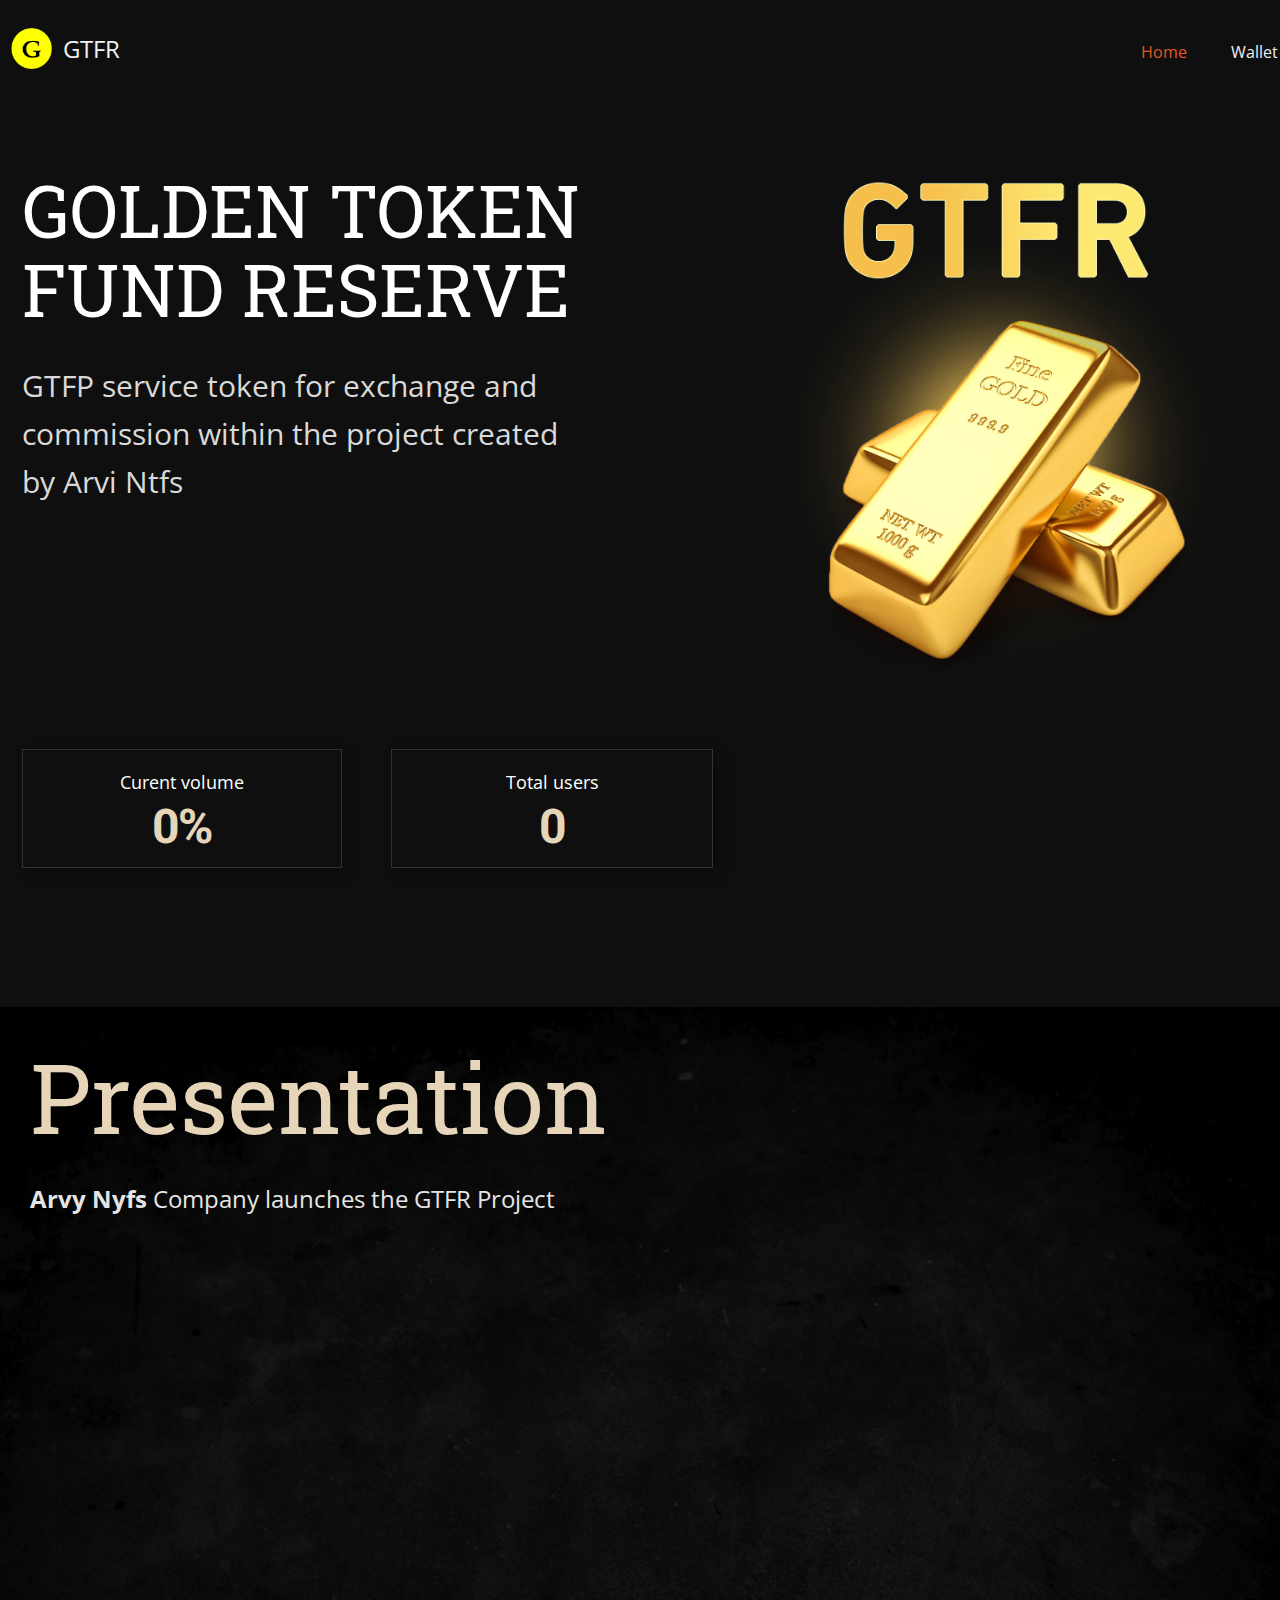
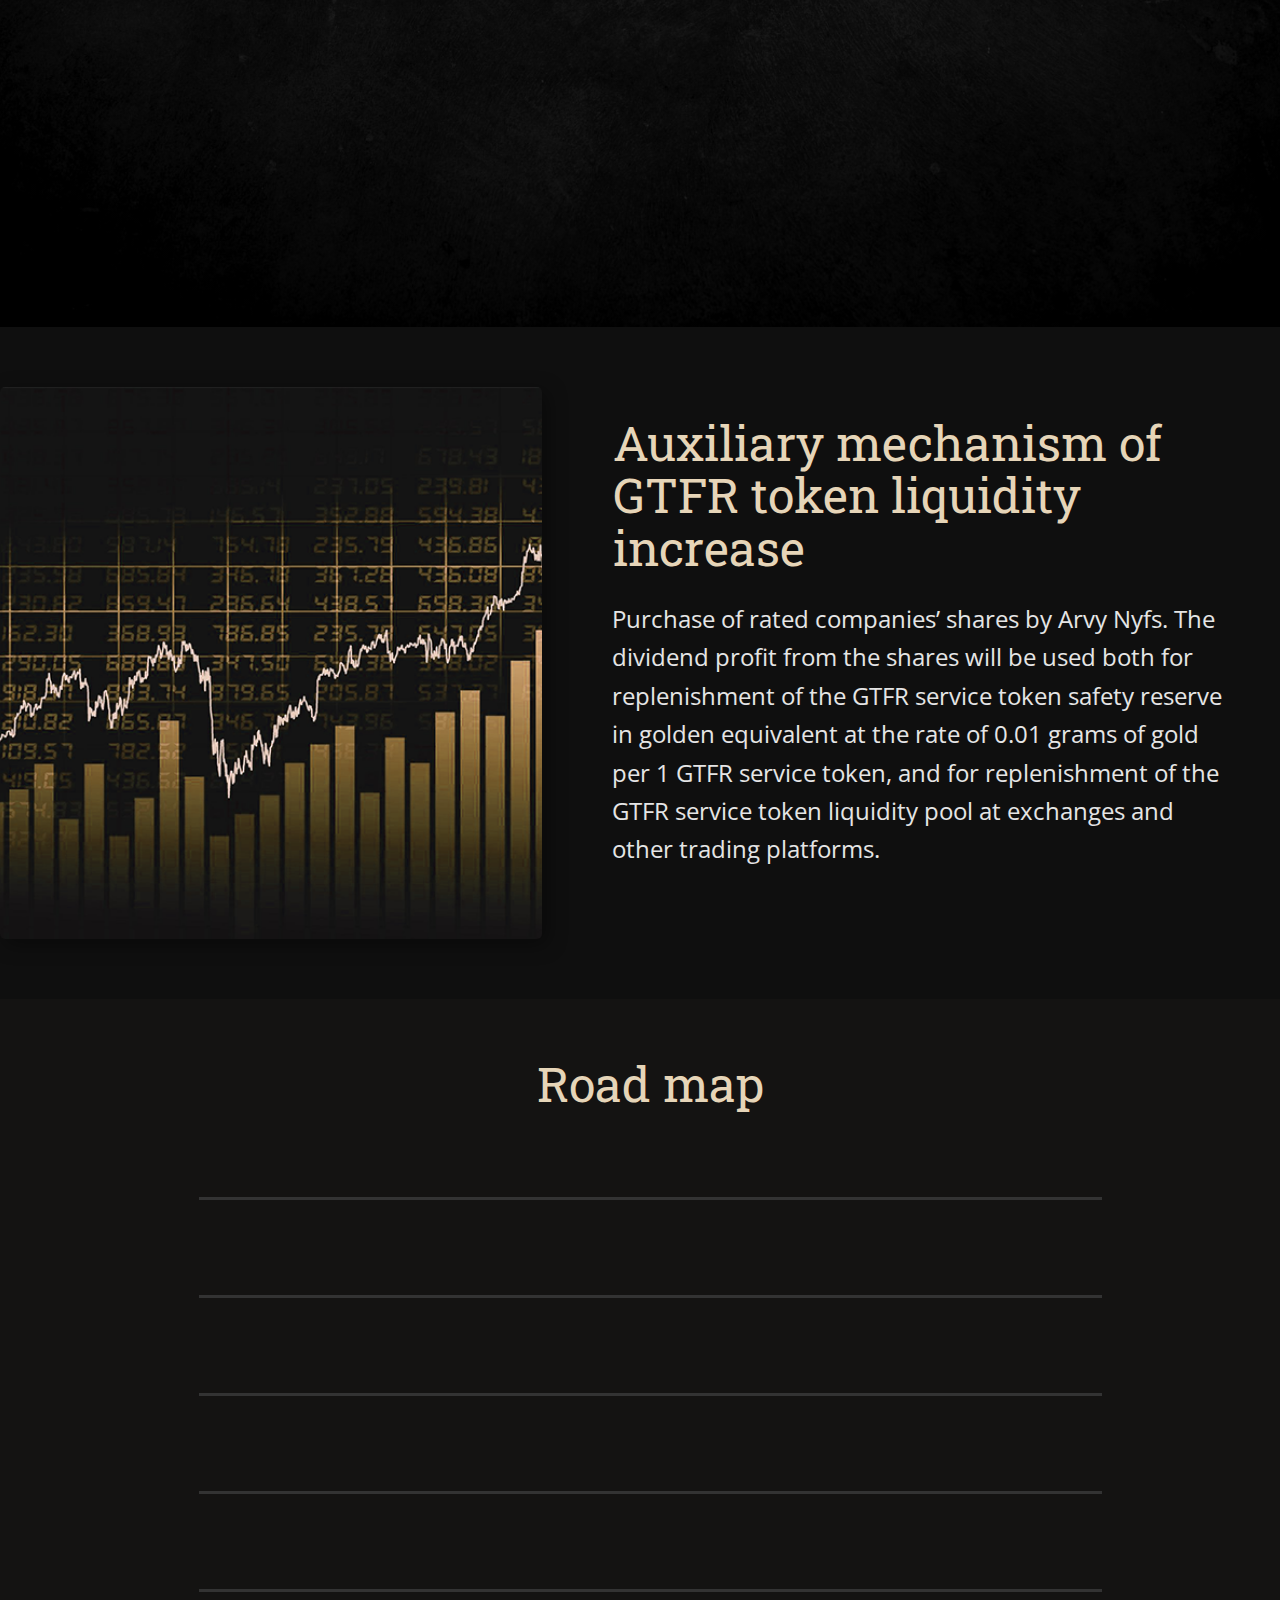
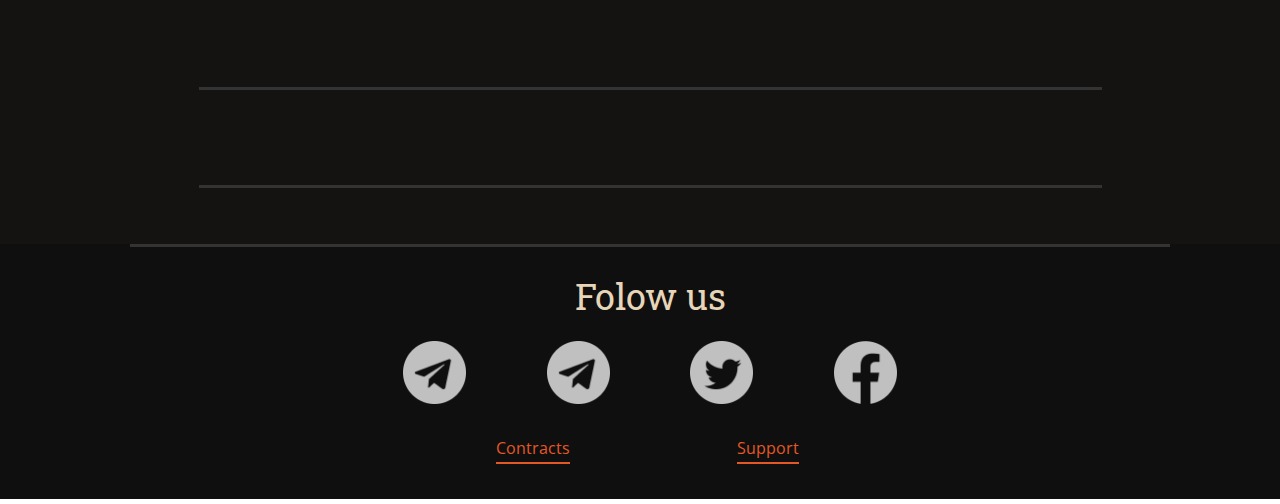
==== commit abd5e770: "Add files via upload" ====
--- a/index.html
+++ b/index.html
@@ -3,7 +3,7 @@
     <meta name="viewport" content="width=device-width, initial-scale=1.0">
     <meta charset="utf-8">
     <meta name="keywords" content="​GOLDEN TOKEN&nbsp;FUND RESERVE">
-    <meta name="description" content="Golden token fund reserve.">
+    <meta name="description" content="Golden Token Fund Reserve.">
     <meta property="og:title" content="GTFR">
     <meta property="og:description" content="Golden token fund reserve">
     <meta property="og:url" content="https://arvynyfs.com/">
@@ -37,7 +37,7 @@
         <a href="GTFR.html" class="u-image u-logo u-image-1" data-image-width="150" data-image-height="150" title="Home">
           <img src="images/logo_128.png" class="u-logo-image u-logo-image-1">
         </a>
-        <p class="u-custom-font u-font-open-sans u-text u-text-default u-text-1" data-lang-ru="<a class=&quot;u-active-none u-btn-1 u-border-none u-btn u-button-link u-button-style u-hover-none u-none u-text-grey-5&quot; href=&quot;10540118&quot; style=&quot;background-image: none; font-size: 1.5rem; padding-top: 0px; padding-bottom: 0px; padding-left: 0px; padding-right: 0px&quot;>GT<span style=&quot;font-size: 1.5rem;&quot;>​</span>FR​</a>" data-lang-ena="<a class=&quot;u-active-none u-border-none u-btn u-button-link u-button-style u-hover-none u-none u-text-grey-5 u-block-control u-btn-1&quot; href=&quot;10540118&quot; data-lang-ru=&quot;{&amp;quot;content&amp;quot;:&amp;quot;GT<span style=\&amp;quot;font-size: 1.5rem;\&amp;quot;>​</span>FR​&amp;quot;,&amp;quot;href&amp;quot;:&amp;quot;10540118&amp;quot;}&quot; data-lang-ena=&quot;{&amp;quot;content&amp;quot;:&amp;quot;GT<span style=\&amp;quot;font-size: 1.5rem;\&amp;quot;>​</span>FR​&amp;quot;,&amp;quot;href&amp;quot;:&amp;quot;10540118&amp;quot;}&quot; style=&quot;background-image: none; font-size: 1.5rem; padding-top: 0px; padding-bottom: 0px; padding-left: 0px; padding-right: 0px&quot; data-block=&quot;3&quot;>GT<span style=&quot;font-size: 1.5rem;&quot;>​</span>FR​</a>">
+        <p class="u-custom-font u-font-open-sans u-text u-text-default u-text-1" data-lang-ru="<a class=&quot;u-active-none u-border-none u-btn u-button-link u-button-style u-hover-none u-none u-text-grey-5 u-block-control u-btn-1&quot; href=&quot;10540118&quot; style=&quot;background-image: none; font-size: 1.5rem; padding-top: 0px; padding-bottom: 0px; padding-left: 0px; padding-right: 0px&quot; data-block=&quot;3&quot;>GT<span style=&quot;font-size: 1.5rem;&quot;>​</span>FR​</a>" data-lang-ena="<a class=&quot;u-active-none u-border-none u-btn u-button-link u-button-style u-hover-none u-none u-text-grey-5 u-block-control u-btn-1&quot; href=&quot;10540118&quot; data-lang-ru=&quot;{&amp;quot;content&amp;quot;:&amp;quot;GT<span style=\&amp;quot;font-size: 1.5rem;\&amp;quot;>​</span>FR​&amp;quot;,&amp;quot;href&amp;quot;:&amp;quot;10540118&amp;quot;}&quot; data-lang-ena=&quot;{&amp;quot;content&amp;quot;:&amp;quot;GT<span style=\&amp;quot;font-size: 1.5rem;\&amp;quot;>​</span>FR​&amp;quot;,&amp;quot;href&amp;quot;:&amp;quot;10540118&amp;quot;}&quot; style=&quot;background-image: none; font-size: 1.5rem; padding-top: 0px; padding-bottom: 0px; padding-left: 0px; padding-right: 0px&quot; data-block=&quot;3&quot;>GT<span style=&quot;font-size: 1.5rem;&quot;>​</span>FR​</a>">
           <a class="u-active-none u-border-none u-btn u-button-link u-button-style u-hover-none u-none u-text-grey-5 u-btn-1" href="GTFR.html" data-lang-ru="{&quot;content&quot;:&quot;GT<span style=\&quot;font-size: 1.5rem;\&quot;>​</span>FR​&quot;,&quot;href&quot;:&quot;10540118&quot;}" data-lang-ena="{&quot;content&quot;:&quot;GT<span style=\&quot;font-size: 1.5rem;\&quot;>​</span>FR​&quot;,&quot;href&quot;:&quot;10540118&quot;}">GT<span style="font-size: 1.5rem;"></span>FR 
           </a>
         </p>
@@ -388,41 +388,41 @@
         <div class="u-align-center u-list u-list-1">
           <div class="u-repeater u-repeater-1">
             <div class="u-container-style u-list-item u-repeater-item">
-              <div class="u-container-layout u-similar-container u-valign-middle u-container-layout-1"><span class="u-align-center u-custom-item u-file-icon u-hover-feature u-icon u-icon-rectangle u-text-grey-25 u-icon-1" data-href="https://t.me/gtfrpublic" data-target="_blank"><img src="images/7693324_telegram_socialmedia_logo_messenger_icon-09277d3c.png" alt=""></span>
+              <div class="u-container-layout u-similar-container u-valign-middle-lg u-valign-middle-md u-valign-middle-sm u-valign-middle-xl u-container-layout-1"><span class="u-align-center u-custom-item u-file-icon u-hover-feature u-icon u-icon-rectangle u-text-grey-25 u-icon-1" data-href="https://t.me/gtfrpublic" data-target="_blank"><img src="images/7693324_telegram_socialmedia_logo_messenger_icon-09277d3c.png" alt=""></span>
               </div>
             </div>
             <div class="u-align-center u-container-align-center u-container-style u-list-item u-repeater-item">
-              <div class="u-container-layout u-similar-container u-valign-middle u-container-layout-2"><span class="u-align-center u-custom-item u-file-icon u-hover-feature u-icon u-icon-rectangle u-text-grey-25 u-icon-2" data-href="https://t.me/gtfrgroup" data-target="_blank"><img src="images/7693324_telegram_socialmedia_logo_messenger_icon-09277d3c.png" alt=""></span>
+              <div class="u-container-layout u-similar-container u-valign-middle-lg u-valign-middle-md u-valign-middle-sm u-valign-middle-xl u-container-layout-2"><span class="u-align-center u-custom-item u-file-icon u-hover-feature u-icon u-icon-rectangle u-text-grey-25 u-icon-2" data-href="https://t.me/gtfrgroup" data-target="_blank"><img src="images/7693324_telegram_socialmedia_logo_messenger_icon-09277d3c.png" alt=""></span>
               </div>
             </div>
             <div class="u-container-align-center u-container-style u-list-item u-repeater-item">
-              <div class="u-container-layout u-similar-container u-valign-middle u-container-layout-3"><span class="u-align-center u-custom-item u-file-icon u-hover-feature u-icon u-icon-rectangle u-text-grey-25 u-icon-3" data-href="https://twitter.com/gtfrtoken" data-target="_blank"><img src="images/5279123_tweet_twitter_twitterlogo_icon-8fcc0031.png" alt=""></span>
+              <div class="u-container-layout u-similar-container u-valign-middle-lg u-valign-middle-md u-valign-middle-sm u-valign-middle-xl u-container-layout-3"><span class="u-align-center u-custom-item u-file-icon u-hover-feature u-icon u-icon-rectangle u-text-grey-25 u-icon-3" data-href="https://twitter.com/gtfrtoken" data-target="_blank"><img src="images/5279123_tweet_twitter_twitterlogo_icon-8fcc0031.png" alt=""></span>
               </div>
             </div>
             <div class="u-container-align-center u-container-style u-list-item u-repeater-item">
-              <div class="u-container-layout u-similar-container u-valign-middle u-container-layout-4"><span class="u-align-center u-custom-item u-file-icon u-hover-feature u-icon u-icon-rectangle u-text-grey-25 u-icon-4" data-href="https://www.facebook.com/profile.php?id=100092290749667" data-target="_blank"><img src="images/5305154_fb_facebook_facebooklogo_icon-fba88057.png" alt=""></span>
-              </div>
-            </div>
-          </div>
-        </div>
-        <div class="u-align-center u-clearfix u-expanded-width-xs u-layout-custom-sm u-layout-custom-xs u-layout-wrap u-layout-wrap-1">
+              <div class="u-container-layout u-similar-container u-valign-middle-lg u-valign-middle-md u-valign-middle-sm u-valign-middle-xl u-container-layout-4"><span class="u-align-center u-custom-item u-file-icon u-hover-feature u-icon u-icon-rectangle u-text-grey-25 u-icon-4" data-href="https://www.facebook.com/profile.php?id=100092290749667" data-target="_blank"><img src="images/5305154_fb_facebook_facebooklogo_icon-fba88057.png" alt=""></span>
+              </div>
+            </div>
+          </div>
+        </div>
+        <div class="u-align-center u-clearfix u-expanded-width-xs u-gutter-54 u-layout-custom-sm u-layout-custom-xs u-layout-wrap u-layout-wrap-1">
           <div class="u-layout">
             <div class="u-layout-row">
               <div class="u-container-style u-layout-cell u-size-30 u-layout-cell-1">
                 <div class="u-container-layout u-valign-top-xs u-container-layout-5">
-                  <a href="WorkInProgress.html" class="u-active-none u-align-center u-border-2 u-border-active-palette-2-dark-1 u-border-hover-palette-2-base u-border-no-left u-border-no-right u-border-no-top u-border-palette-1-base u-btn u-button-style u-hover-none u-none u-text-hover-palette-2-base u-text-palette-1-base u-btn-1" data-lang-ru="{&quot;content&quot;:&quot;Contracts&quot;,&quot;href&quot;:&quot;155791732&quot;}" data-lang-ena="{&quot;content&quot;:&quot;Contracts&quot;,&quot;href&quot;:&quot;155791732&quot;}">Contracts</a>
+                  <a href="WorkInProgress.html" class="u-active-none u-align-center-lg u-align-center-md u-align-center-xl u-align-right-sm u-align-right-xs u-border-2 u-border-active-palette-2-dark-1 u-border-hover-palette-2-base u-border-no-left u-border-no-right u-border-no-top u-border-palette-1-base u-btn u-button-style u-hover-none u-none u-text-hover-palette-2-base u-text-palette-1-base u-btn-1" data-lang-ru="{&quot;content&quot;:&quot;Contracts&quot;,&quot;href&quot;:&quot;155791732&quot;}" data-lang-ena="{&quot;content&quot;:&quot;Contracts&quot;,&quot;href&quot;:&quot;155791732&quot;}">Contracts</a>
                 </div>
               </div>
               <div class="u-container-style u-layout-cell u-size-30 u-layout-cell-2">
                 <div class="u-container-layout u-valign-top-xs u-container-layout-6">
-                  <a href="WorkInProgress.html" class="u-active-none u-align-center u-border-2 u-border-active-palette-2-dark-1 u-border-hover-palette-2-base u-border-no-left u-border-no-right u-border-no-top u-border-palette-1-base u-btn u-button-style u-hover-none u-none u-text-hover-palette-2-base u-text-palette-1-base u-btn-2" data-lang-ru="{&quot;content&quot;:&quot;Support&quot;,&quot;href&quot;:&quot;155791732&quot;}" data-lang-ena="{&quot;content&quot;:&quot;Support&quot;,&quot;href&quot;:&quot;155791732&quot;}">Support</a>
+                  <a href="WorkInProgress.html" class="u-active-none u-align-center-lg u-align-center-md u-align-center-xl u-align-left-sm u-align-left-xs u-border-2 u-border-active-palette-2-dark-1 u-border-hover-palette-2-base u-border-no-left u-border-no-right u-border-no-top u-border-palette-1-base u-btn u-button-style u-hover-none u-none u-text-hover-palette-2-base u-text-palette-1-base u-btn-2" data-lang-ru="{&quot;content&quot;:&quot;Support&quot;,&quot;href&quot;:&quot;155791732&quot;}" data-lang-ena="{&quot;content&quot;:&quot;Support&quot;,&quot;href&quot;:&quot;155791732&quot;}">Support</a>
                 </div>
               </div>
             </div>
           </div>
         </div>
       </div></footer>
-    <span style="height: 64px; width: 64px; margin-left: 0px; margin-right: auto; margin-top: 0px; background-image: none; right: 15px; bottom: 15px; padding: 14px;" class="u-back-to-top u-icon u-icon-circle u-opacity u-opacity-75 u-palette-1-base" data-href="#">
+   <span style="height: 64px; width: 64px; margin-left: 0px; margin-right: auto; margin-top: 0px; background-image: none; right: 15px; bottom: 15px; padding: 14px;" class="u-back-to-top u-icon u-icon-circle u-opacity u-opacity-75 u-palette-1-base" data-href="#">
         <svg class="u-svg-link" preserveAspectRatio="xMidYMin slice" viewBox="0 0 551.13 551.13"><use xmlns:xlink="http://www.w3.org/1999/xlink" xlink:href="#svg-1d98"></use></svg>
         <svg class="u-svg-content" enable-background="new 0 0 551.13 551.13" viewBox="0 0 551.13 551.13" xmlns="http://www.w3.org/2000/svg" id="svg-1d98"><path d="m275.565 189.451 223.897 223.897h51.668l-275.565-275.565-275.565 275.565h51.668z"></path></svg>
     </span>
--- a/nicepage.css
+++ b/nicepage.css
@@ -43189,6 +43189,10 @@
     padding-right: 10px;
   }
 
+  .u-footer .u-btn-1 {
+    margin-right: 0;
+  }
+
   .u-footer .u-layout-cell-2 {
     min-height: 54px;
   }
@@ -43196,6 +43200,10 @@
   .u-footer .u-container-layout-6 {
     padding-left: 10px;
     padding-right: 10px;
+  }
+
+  .u-footer .u-btn-2 {
+    margin-left: 0;
   }
 }
 @media (max-width: 575px) {
@@ -43216,33 +43224,25 @@
   .u-footer .u-icon-1 {
     height: 40px;
     width: 40px;
-    margin-top: 7px;
-    margin-left: -1px;
-    margin-right: -1px;
+    margin-top: 4px;
   }
 
   .u-footer .u-icon-2 {
     height: 40px;
     width: 40px;
-    margin-top: 7px;
-    margin-left: -1px;
-    margin-right: -1px;
+    margin-top: 4px;
   }
 
   .u-footer .u-icon-3 {
     height: 40px;
     width: 40px;
-    margin-top: 7px;
-    margin-left: -1px;
-    margin-right: -1px;
+    margin-top: 4px;
   }
 
   .u-footer .u-icon-4 {
     height: 40px;
     width: 40px;
-    margin-top: 7px;
-    margin-left: -1px;
-    margin-right: -1px;
+    margin-top: 4px;
   }
 
   .u-footer .u-layout-wrap-1 {
@@ -43253,7 +43253,7 @@
   }
 
   .u-footer .u-layout-cell-1 {
-    min-height: 50px;
+    min-height: 104px;
   }
 
   .u-footer .u-container-layout-5 {
@@ -43262,7 +43262,7 @@
   }
 
   .u-footer .u-layout-cell-2 {
-    min-height: 50px;
+    min-height: 104px;
   }
 
   .u-footer .u-container-layout-6 {
--- a/GTFR.css
+++ b/GTFR.css
@@ -1534,7 +1534,7 @@
 
 @media (max-width: 767px) {
   .u-section-4 .u-sheet-1 {
-    min-height: 1272px;
+    min-height: 1215px;
   }
 
   .u-section-4 .u-text-1 {
@@ -1794,7 +1794,7 @@
 
 @media (max-width: 575px) {
   .u-section-4 .u-sheet-1 {
-    min-height: 1270px;
+    min-height: 1248px;
   }
 
   .u-section-4 .u-text-1 {
@@ -1803,22 +1803,23 @@
 
   .u-section-4 .u-list-1 {
     margin-top: 19px;
-    margin-bottom: 18px;
+    margin-bottom: 55px;
     width: auto;
     margin-right: initial;
     margin-left: initial;
   }
 
   .u-section-4 .u-repeater-1 {
-    min-height: 1103px;
+    min-height: 1078px;
   }
 
   .u-section-4 .u-container-layout-1 {
     padding-top: 6px;
+    padding-bottom: 0;
   }
 
   .u-section-4 .u-group-1 {
-    min-height: 158px;
+    min-height: 104px;
     width: auto;
     margin-right: initial;
     margin-left: initial;
@@ -1842,7 +1843,7 @@
   }
 
   .u-section-4 .u-line-1 {
-    margin-top: -10px;
+    margin-top: 26px;
     width: auto;
     margin-right: initial;
     margin-left: initial;
@@ -1850,10 +1851,11 @@
 
   .u-section-4 .u-container-layout-3 {
     padding-top: 6px;
+    padding-bottom: 0;
   }
 
   .u-section-4 .u-group-2 {
-    min-height: 158px;
+    min-height: 104px;
     width: auto;
     margin-right: initial;
     margin-left: initial;
@@ -1871,14 +1873,14 @@
   }
 
   .u-section-4 .u-text-5 {
+    font-size: 1.125rem;
     margin-top: 12px;
     margin-left: 0;
     margin-right: 0;
-    font-size: 1.125rem;
   }
 
   .u-section-4 .u-line-2 {
-    margin-top: -10px;
+    margin-top: 26px;
     width: auto;
     margin-right: initial;
     margin-left: initial;
@@ -1886,10 +1888,11 @@
 
   .u-section-4 .u-container-layout-5 {
     padding-top: 6px;
+    padding-bottom: 0;
   }
 
   .u-section-4 .u-group-3 {
-    min-height: 158px;
+    min-height: 104px;
     width: auto;
     margin-right: initial;
     margin-left: initial;
@@ -1914,7 +1917,7 @@
   }
 
   .u-section-4 .u-line-3 {
-    margin-top: -10px;
+    margin-top: 26px;
     width: auto;
     margin-right: initial;
     margin-left: initial;
@@ -1922,10 +1925,11 @@
 
   .u-section-4 .u-container-layout-7 {
     padding-top: 6px;
+    padding-bottom: 0;
   }
 
   .u-section-4 .u-group-4 {
-    min-height: 158px;
+    min-height: 104px;
     width: auto;
     margin-right: initial;
     margin-left: initial;
@@ -1943,14 +1947,14 @@
   }
 
   .u-section-4 .u-text-9 {
+    font-size: 1.125rem;
     margin-top: 12px;
     margin-left: 0;
     margin-right: 0;
-    font-size: 1.125rem;
   }
 
   .u-section-4 .u-line-4 {
-    margin-top: -10px;
+    margin-top: 26px;
     width: auto;
     margin-right: initial;
     margin-left: initial;
@@ -1958,10 +1962,11 @@
 
   .u-section-4 .u-container-layout-9 {
     padding-top: 6px;
+    padding-bottom: 0;
   }
 
   .u-section-4 .u-group-5 {
-    min-height: 158px;
+    min-height: 104px;
     width: auto;
     margin-right: initial;
     margin-left: initial;
@@ -1985,7 +1990,7 @@
   }
 
   .u-section-4 .u-line-5 {
-    margin-top: -10px;
+    margin-top: 26px;
     width: auto;
     margin-right: initial;
     margin-left: initial;
@@ -1993,10 +1998,11 @@
 
   .u-section-4 .u-container-layout-11 {
     padding-top: 6px;
+    padding-bottom: 0;
   }
 
   .u-section-4 .u-group-6 {
-    min-height: 158px;
+    min-height: 104px;
     width: auto;
     margin-right: initial;
     margin-left: initial;
@@ -2019,7 +2025,7 @@
   }
 
   .u-section-4 .u-line-6 {
-    margin-top: -10px;
+    margin-top: 26px;
     width: auto;
     margin-right: initial;
     margin-left: initial;
@@ -2027,10 +2033,11 @@
 
   .u-section-4 .u-container-layout-13 {
     padding-top: 6px;
+    padding-bottom: 0;
   }
 
   .u-section-4 .u-group-7 {
-    min-height: 158px;
+    min-height: 104px;
     width: auto;
     margin-right: initial;
     margin-left: initial;
@@ -2055,7 +2062,7 @@
   }
 
   .u-section-4 .u-line-7 {
-    margin-top: -10px;
+    margin-top: 26px;
     width: auto;
     margin-right: initial;
     margin-left: initial;
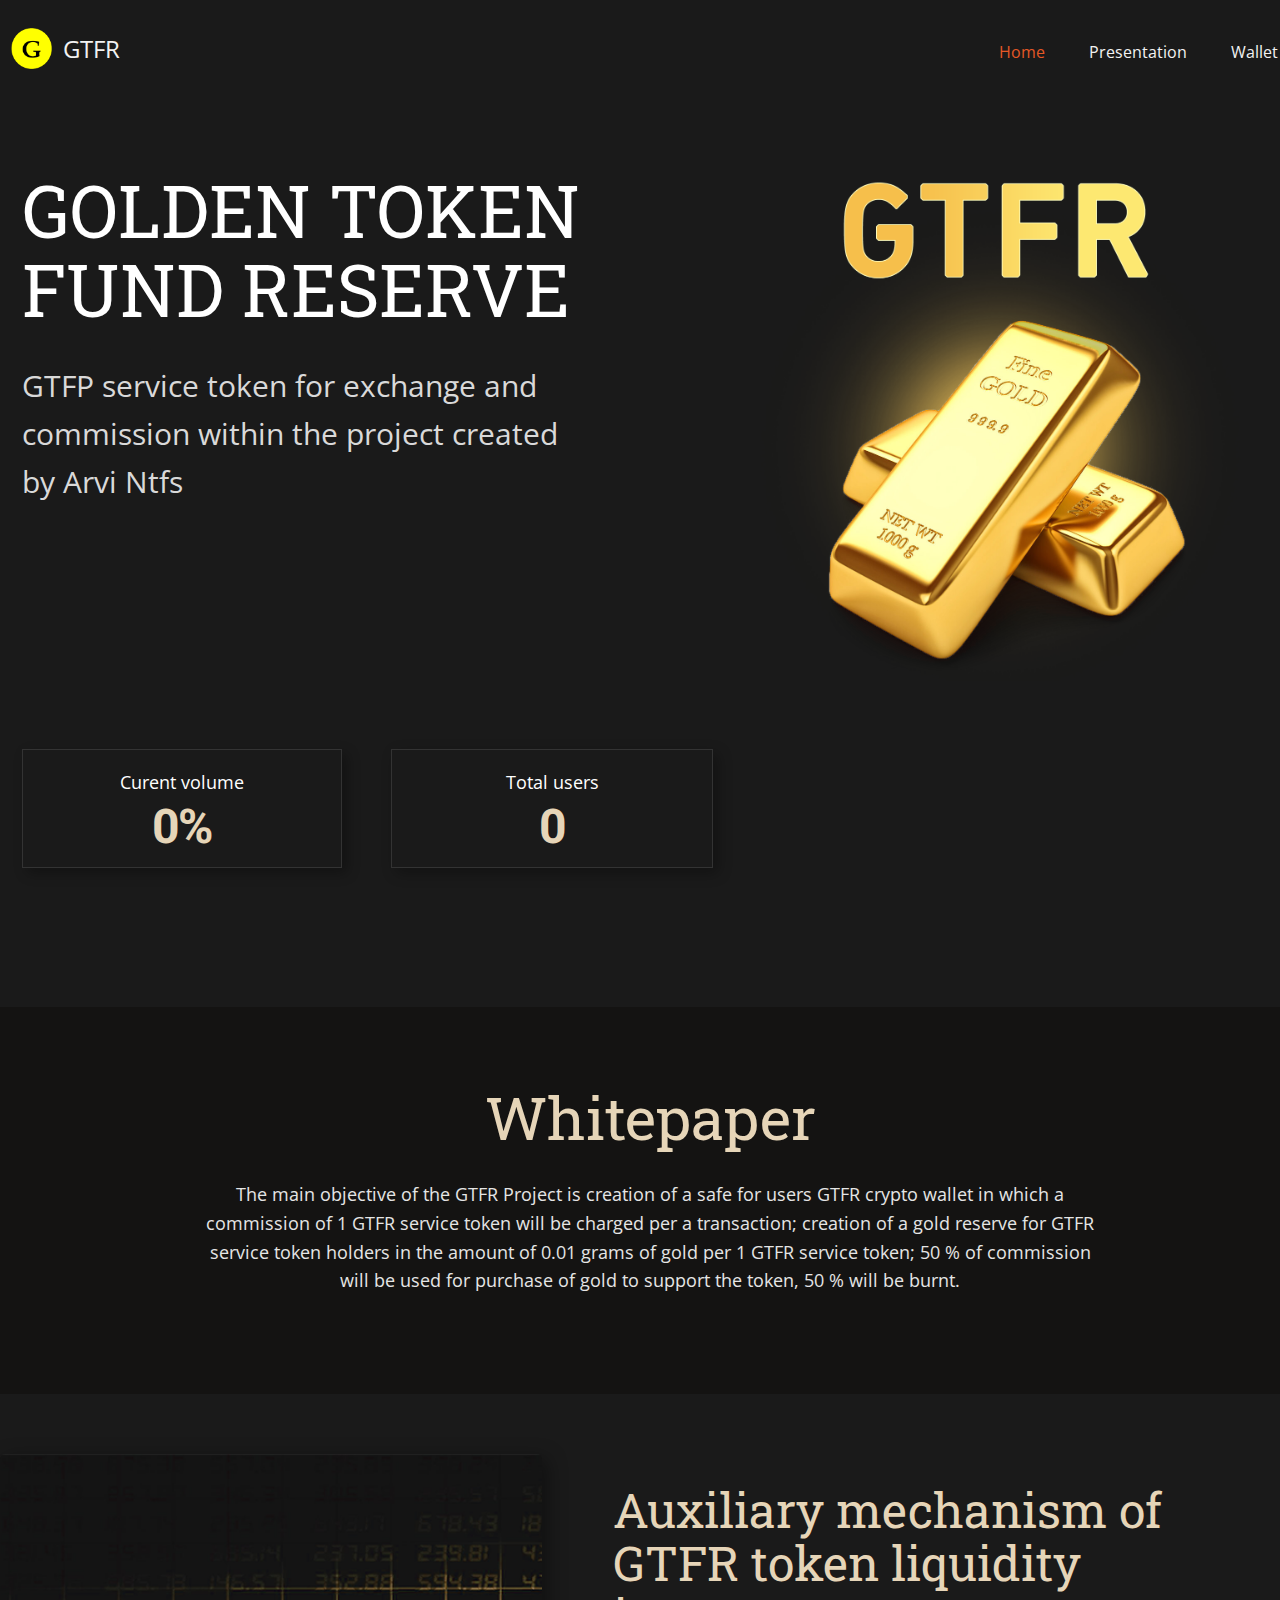
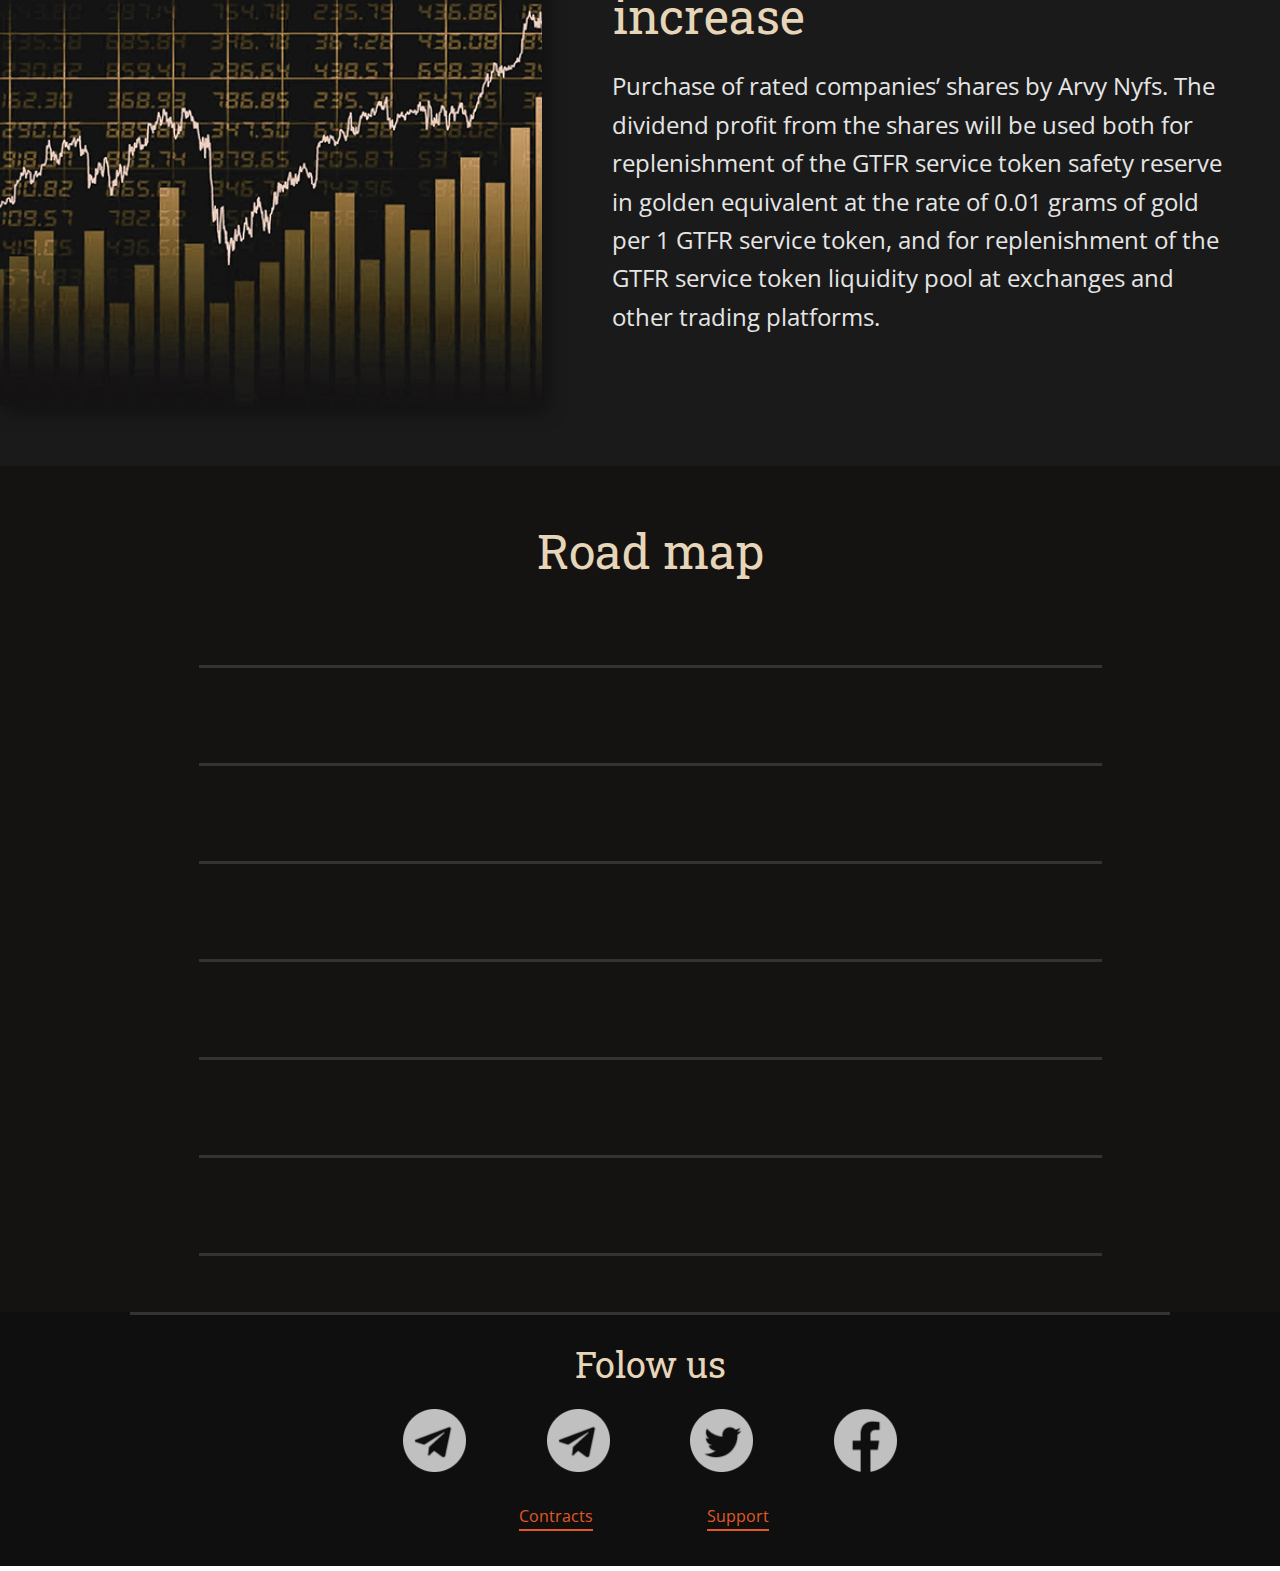
==== commit 44750065: "Add files via upload" ====
--- a/index.html
+++ b/index.html
@@ -33,11 +33,11 @@
 <link rel="canonical" href="https://arvynyfs.com/gtfr">
 
 <meta data-intl-tel-input-cdn-path="intlTelInput/"></head>
-  <body data-home-page="GTFR.html" data-home-page-title="GTFR" class="u-body u-overlap u-overlap-transparent u-xl-mode" data-lang="ena" data-lang-ru="{&quot;head-title&quot;:&quot;&quot;,&quot;head-keywords&quot;:&quot;​GOLDEN TOKEN&nbsp;FUND RESERVE&quot;,&quot;head-description&quot;:&quot;&quot;}" data-lang-ena="{&quot;head-title&quot;:&quot;&quot;,&quot;head-keywords&quot;:&quot;​GOLDEN TOKEN&nbsp;FUND RESERVE&quot;,&quot;head-description&quot;:&quot;Golden token fund reserve.&quot;}"><header class="u-clearfix u-header u-header" id="sec-91a4"><div class="u-clearfix u-sheet u-sheet-1">
+  <body data-home-page="GTFR.html" data-home-page-title="GTFR" class="u-body u-overlap u-overlap-contrast u-xl-mode" data-lang="ena" data-lang-ru="{&quot;head-title&quot;:&quot;&quot;,&quot;head-keywords&quot;:&quot;​GOLDEN TOKEN&nbsp;FUND RESERVE&quot;,&quot;head-description&quot;:&quot;&quot;}" data-lang-ena="{&quot;head-title&quot;:&quot;&quot;,&quot;head-keywords&quot;:&quot;​GOLDEN TOKEN&nbsp;FUND RESERVE&quot;,&quot;head-description&quot;:&quot;Golden token fund reserve.&quot;}"><header class="u-clearfix u-header u-header" id="sec-91a4"><div class="u-clearfix u-sheet u-sheet-1">
         <a href="GTFR.html" class="u-image u-logo u-image-1" data-image-width="150" data-image-height="150" title="Home">
           <img src="images/logo_128.png" class="u-logo-image u-logo-image-1">
         </a>
-        <p class="u-custom-font u-font-open-sans u-text u-text-default u-text-1" data-lang-ru="<a class=&quot;u-active-none u-border-none u-btn u-button-link u-button-style u-hover-none u-none u-text-grey-5 u-block-control u-btn-1&quot; href=&quot;10540118&quot; style=&quot;background-image: none; font-size: 1.5rem; padding-top: 0px; padding-bottom: 0px; padding-left: 0px; padding-right: 0px&quot; data-block=&quot;3&quot;>GT<span style=&quot;font-size: 1.5rem;&quot;>​</span>FR​</a>" data-lang-ena="<a class=&quot;u-active-none u-border-none u-btn u-button-link u-button-style u-hover-none u-none u-text-grey-5 u-block-control u-btn-1&quot; href=&quot;10540118&quot; data-lang-ru=&quot;{&amp;quot;content&amp;quot;:&amp;quot;GT<span style=\&amp;quot;font-size: 1.5rem;\&amp;quot;>​</span>FR​&amp;quot;,&amp;quot;href&amp;quot;:&amp;quot;10540118&amp;quot;}&quot; data-lang-ena=&quot;{&amp;quot;content&amp;quot;:&amp;quot;GT<span style=\&amp;quot;font-size: 1.5rem;\&amp;quot;>​</span>FR​&amp;quot;,&amp;quot;href&amp;quot;:&amp;quot;10540118&amp;quot;}&quot; style=&quot;background-image: none; font-size: 1.5rem; padding-top: 0px; padding-bottom: 0px; padding-left: 0px; padding-right: 0px&quot; data-block=&quot;3&quot;>GT<span style=&quot;font-size: 1.5rem;&quot;>​</span>FR​</a>">
+        <p class="u-custom-font u-font-open-sans u-text u-text-default u-text-1" data-lang-ru="<a class=&quot;u-active-none u-border-none u-btn u-button-link u-button-style u-hover-none u-none u-text-grey-5 u-btn-1&quot; href=&quot;10540118&quot; data-lang-ru=&quot;{&amp;quot;content&amp;quot;:&amp;quot;GT<span style=\&amp;quot;font-size: 1.5rem;\&amp;quot;>​</span>FR​&amp;quot;,&amp;quot;href&amp;quot;:&amp;quot;10540118&amp;quot;}&quot; data-lang-ena=&quot;{&amp;quot;content&amp;quot;:&amp;quot;GT<span style=\&amp;quot;font-size: 1.5rem;\&amp;quot;>​</span>FR​&amp;quot;,&amp;quot;href&amp;quot;:&amp;quot;10540118&amp;quot;}&quot; style=&quot;background-image: none; font-size: 1.5rem; padding-top: 0px; padding-bottom: 0px; padding-left: 0px; padding-right: 0px&quot;>GT<span style=&quot;font-size: 1.5rem;&quot;>​</span>FR​</a>" data-lang-ena="<a class=&quot;u-active-none u-border-none u-btn u-button-link u-button-style u-hover-none u-none u-text-grey-5 u-block-control u-btn-1&quot; href=&quot;10540118&quot; data-lang-ru=&quot;{&amp;quot;content&amp;quot;:&amp;quot;GT<span style=\&amp;quot;font-size: 1.5rem;\&amp;quot;>​</span>FR​&amp;quot;,&amp;quot;href&amp;quot;:&amp;quot;10540118&amp;quot;}&quot; data-lang-ena=&quot;{&amp;quot;content&amp;quot;:&amp;quot;GT<span style=\&amp;quot;font-size: 1.5rem;\&amp;quot;>​</span>FR​&amp;quot;,&amp;quot;href&amp;quot;:&amp;quot;10540118&amp;quot;}&quot; style=&quot;background-image: none; font-size: 1.5rem; padding-top: 0px; padding-bottom: 0px; padding-left: 0px; padding-right: 0px&quot; data-block=&quot;3&quot;>GT<span style=&quot;font-size: 1.5rem;&quot;>​</span>FR​</a>">
           <a class="u-active-none u-border-none u-btn u-button-link u-button-style u-hover-none u-none u-text-grey-5 u-btn-1" href="GTFR.html" data-lang-ru="{&quot;content&quot;:&quot;GT<span style=\&quot;font-size: 1.5rem;\&quot;>​</span>FR​&quot;,&quot;href&quot;:&quot;10540118&quot;}" data-lang-ena="{&quot;content&quot;:&quot;GT<span style=\&quot;font-size: 1.5rem;\&quot;>​</span>FR​&quot;,&quot;href&quot;:&quot;10540118&quot;}">GT<span style="font-size: 1.5rem;"></span>FR 
           </a>
         </p>
@@ -51,6 +51,7 @@
           </div>
           <div class="u-custom-menu u-nav-container">
             <ul class="u-nav u-unstyled u-nav-1"><li class="u-nav-item"><a class="u-button-style u-nav-link u-text-active-palette-1-base u-text-grey-5 u-text-hover-palette-2-base" href="GTFR.html" data-lang-ru="{&quot;content&quot;:&quot;Home&quot;,&quot;href&quot;:&quot;GTFR.html&quot;}" data-lang-ena="{&quot;content&quot;:&quot;Home&quot;,&quot;href&quot;:&quot;GTFR.html&quot;}" style="padding: 10px 22px;">Home</a>
+</li><li class="u-nav-item"><a class="u-button-style u-nav-link u-text-active-palette-1-base u-text-grey-5 u-text-hover-palette-2-base" href="Presentation.html" style="padding: 10px 22px;" data-lang-ru="{&quot;content&quot;:&quot;Presentation&quot;,&quot;href&quot;:&quot;Presentation.html&quot;}" data-lang-ena="{&quot;content&quot;:&quot;Presentation&quot;,&quot;href&quot;:&quot;Presentation.html&quot;}">Presentation</a>
 </li><li class="u-nav-item"><a class="u-button-style u-nav-link u-text-active-palette-1-base u-text-grey-5 u-text-hover-palette-2-base" href="WorkInProgress.html" data-lang-ru="{&quot;content&quot;:&quot;Wallet&quot;,&quot;href&quot;:&quot;WorkInProgress.html&quot;}" data-lang-ena="{&quot;content&quot;:&quot;Wallet&quot;,&quot;href&quot;:&quot;WorkInProgress.html&quot;}" style="padding: 10px 22px;">Wallet</a>
 </li></ul>
           </div>
@@ -59,6 +60,7 @@
               <div class="u-inner-container-layout u-sidenav-overflow">
                 <div class="u-menu-close"></div>
                 <ul class="u-align-center u-nav u-popupmenu-items u-spacing-4 u-text-active-palette-1-base u-unstyled u-nav-2"><li class="u-nav-item"><a class="u-button-style u-nav-link" href="GTFR.html" data-lang-ru="{&quot;content&quot;:&quot;Home&quot;,&quot;href&quot;:&quot;GTFR.html&quot;}" data-lang-ena="{&quot;content&quot;:&quot;Home&quot;,&quot;href&quot;:&quot;GTFR.html&quot;}">Home</a>
+</li><li class="u-nav-item"><a class="u-button-style u-nav-link" href="Presentation.html" data-lang-ru="{&quot;content&quot;:&quot;Presentation&quot;,&quot;href&quot;:&quot;Presentation.html&quot;}" data-lang-ena="{&quot;content&quot;:&quot;Presentation&quot;,&quot;href&quot;:&quot;Presentation.html&quot;}">Presentation</a>
 </li><li class="u-nav-item"><a class="u-button-style u-nav-link" href="WorkInProgress.html" data-lang-ru="{&quot;content&quot;:&quot;Wallet&quot;,&quot;href&quot;:&quot;WorkInProgress.html&quot;}" data-lang-ena="{&quot;content&quot;:&quot;Wallet&quot;,&quot;href&quot;:&quot;WorkInProgress.html&quot;}">Wallet</a>
 </li></ul>
               </div>
@@ -67,7 +69,7 @@
           </div>
         </nav>
       </div></header>
-    <section class="u-clearfix u-custom-color-7 u-section-1" id="sec-064a">
+    <section class="u-clearfix u-grey-90 u-section-1" id="sec-064a">
       <div class="u-clearfix u-sheet u-sheet-1">
         <div class="u-clearfix u-expanded-width-sm u-expanded-width-xs u-layout-wrap u-layout-wrap-1">
           <div class="u-layout">
@@ -109,56 +111,12 @@
         </div>
       </div>
     </section>
-    <section class="skrollable u-clearfix u-image u-shading u-section-2" id="sec-bb17" data-image-width="8256" data-image-height="5504">
-      <div class="u-clearfix u-sheet u-sheet-1">
-        <h1 class="u-align-center-sm u-align-center-xs u-text u-text-palette-3-base u-title u-text-1" data-lang-ena="​Presentation" data-lang-ru="​Presentation"> Presentation</h1>
-        <p class="u-align-center-sm u-align-center-xs u-large-text u-text u-text-grey-10 u-text-variant u-text-2" data-lang-ena="​ <span style=&quot;font-weight: 700;&quot;>Arvy Nyfs</span> Company launches the GTFR Project" data-lang-ru="​ <span style=&quot;font-weight: 700;&quot;>Arvy Nyfs</span> Company launches the GTFR Project">
-          <span style="font-weight: 700;">Arvy Nyfs</span> Company launches the GTFR Project
-        </p>
-        <div class="u-align-center-sm u-align-center-xs u-expanded-width-lg u-expanded-width-md u-expanded-width-xs u-list u-list-1">
-          <div class="u-repeater u-repeater-1">
-            <div class="u-container-align-center-sm u-container-align-center-xs u-container-style u-custom-item u-list-item u-repeater-item u-list-item-1" data-animation-name="customAnimationIn" data-animation-duration="1000" data-animation-direction="" data-animation-out="0">
-              <div class="u-container-layout u-similar-container u-container-layout-1"><span class="u-align-center-sm u-align-center-xs u-file-icon u-icon u-icon-1"><img src="images/c1-3.png" alt=""></span>
-                <p class="u-align-center-sm u-align-center-xs u-text u-text-default u-text-grey-10 u-text-3" data-lang-ena="​Realization of the first round of a private GTFR service token sale
-for the Community at the “Pancake Swap” desk in the limited scope of 100
-billion GTFR service tokens at the price of USD 0.000005 per 1 GTFR service
-token" data-lang-ru="​Realization of the first round of a private GTFR service token sale
-for the Community at the “Pancake Swap” desk in the limited scope of 100
-billion GTFR service tokens at the price of USD 0.000005 per 1 GTFR service
-token"> Realization of the first round of a private GTFR service token sale
-for the Community at the “Pancake Swap” desk in the limited scope of 100
-billion GTFR service tokens at the price of USD 0.000005 per 1 GTFR service
-token</p>
-              </div>
-            </div>
-            <div class="u-container-align-center-sm u-container-align-center-xs u-container-style u-custom-item u-list-item u-repeater-item u-list-item-2" data-animation-name="customAnimationIn" data-animation-duration="1000" data-animation-direction="" data-animation-delay="250" data-animation-out="0">
-              <div class="u-container-layout u-similar-container u-container-layout-2"><span class="u-align-center-sm u-align-center-xs u-file-icon u-icon u-icon-2"><img src="images/c2-31.png" alt=""></span>
-                <p class="u-align-center-sm u-align-center-xs u-text u-text-default u-text-grey-10 u-text-4" data-lang-ena="​Realization of the second round of a public GTFR service token sale
-at the “Coin List” exchange in the limited scope of 100 billion GTFR service
-tokens at the price of USD 0.00001 per 1 GTFR service token" data-lang-ru="​Realization of the second round of a public GTFR service token sale
-at the “Coin List” exchange in the limited scope of 100 billion GTFR service
-tokens at the price of USD 0.00001 per 1 GTFR service token"> Realization of the second round of a public GTFR service token sale
-at the “Coin List” exchange in the limited scope of 100 billion GTFR service
-tokens at the price of USD 0.00001 per 1 GTFR service token</p>
-              </div>
-            </div>
-            <div class="u-container-align-center-sm u-container-align-center-xs u-container-style u-custom-item u-list-item u-repeater-item u-list-item-3" data-animation-name="customAnimationIn" data-animation-duration="1000" data-animation-direction="" data-animation-delay="500" data-animation-out="0">
-              <div class="u-container-layout u-similar-container u-container-layout-3"><span class="u-align-center-sm u-align-center-xs u-file-icon u-icon u-icon-3"><img src="images/c3-3.png" alt=""></span>
-                <p class="u-align-center-sm u-align-center-xs u-text u-text-default u-text-grey-10 u-text-5" data-lang-ena="​Realization of the third round of a public GTFR service token sale
-at the “Coin List” exchange in the limited scope of 100 billion GTFR service
-tokens at the price of USD 0.0001 per 1 GTFR service token" data-lang-ru="​Realization of the third round of a public GTFR service token sale
-at the “Coin List” exchange in the limited scope of 100 billion GTFR service
-tokens at the price of USD 0.0001 per 1 GTFR service token"> Realization of the third round of a public GTFR service token sale
-at the “Coin List” exchange in the limited scope of 100 billion GTFR service
-tokens at the price of USD 0.0001 per 1 GTFR service token</p>
-              </div>
-            </div>
-          </div>
-        </div>
-        <div class="u-container-style u-expanded-width-lg u-expanded-width-md u-expanded-width-sm u-expanded-width-xs u-group u-group-1" data-animation-name="customAnimationIn" data-animation-duration="1000" data-animation-out="0">
-          <div class="u-container-layout u-container-layout-4">
-            <h1 class="u-align-center u-text u-text-default u-text-palette-3-base u-text-6" data-lang-ena="Whitepaper" data-lang-ru="Whitepaper">Whitepaper</h1>
-            <p class="u-align-center u-text u-text-grey-10 u-text-7" data-lang-ena="The main objective of the GTFR Project is creation of
+    <section class="skrollable u-clearfix u-custom-color-5 u-section-2" id="sec-bb17">
+      <div class="u-clearfix u-sheet u-valign-middle u-sheet-1">
+        <div class="u-container-align-center u-container-style u-group u-group-1" data-animation-out="0">
+          <div class="u-container-layout u-container-layout-1">
+            <h1 class="u-align-center u-text u-text-palette-3-base u-text-1" data-lang-ena="Whitepaper" data-lang-ru="Whitepaper">Whitepaper</h1>
+            <p class="u-align-center u-text u-text-grey-10 u-text-2" data-lang-ena="The main objective of the GTFR Project is creation of
 a safe for users GTFR crypto wallet in which a commission of 1 GTFR service
 token will be charged per a transaction; creation of a gold reserve for GTFR service
 token holders in the amount of 0.01 grams of gold per 1 GTFR service token; 50
@@ -178,7 +136,7 @@
         </div>
       </div>
     </section>
-    <section class="u-align-center u-clearfix u-custom-color-7 u-section-3" id="sec-0673">
+    <section class="u-align-center u-clearfix u-grey-90 u-section-3" id="sec-0673">
       <div class="u-clearfix u-sheet u-valign-middle-lg u-valign-middle-xl u-sheet-1">
         <div class="u-clearfix u-expanded-width-lg u-expanded-width-sm u-expanded-width-xl u-expanded-width-xs u-gutter-0 u-layout-wrap u-layout-wrap-1">
           <div class="u-layout" style="">
@@ -410,12 +368,12 @@
             <div class="u-layout-row">
               <div class="u-container-style u-layout-cell u-size-30 u-layout-cell-1">
                 <div class="u-container-layout u-valign-top-xs u-container-layout-5">
-                  <a href="WorkInProgress.html" class="u-active-none u-align-center-lg u-align-center-md u-align-center-xl u-align-right-sm u-align-right-xs u-border-2 u-border-active-palette-2-dark-1 u-border-hover-palette-2-base u-border-no-left u-border-no-right u-border-no-top u-border-palette-1-base u-btn u-button-style u-hover-none u-none u-text-hover-palette-2-base u-text-palette-1-base u-btn-1" data-lang-ru="{&quot;content&quot;:&quot;Contracts&quot;,&quot;href&quot;:&quot;155791732&quot;}" data-lang-ena="{&quot;content&quot;:&quot;Contracts&quot;,&quot;href&quot;:&quot;155791732&quot;}">Contracts</a>
+                  <a href="WorkInProgress.html" class="u-active-none u-align-right u-border-2 u-border-active-palette-2-dark-1 u-border-hover-palette-2-base u-border-no-left u-border-no-right u-border-no-top u-border-palette-1-base u-btn u-button-style u-hover-none u-none u-text-hover-palette-2-base u-text-palette-1-base u-btn-1" data-lang-ru="{&quot;content&quot;:&quot;Contracts&quot;,&quot;href&quot;:&quot;155791732&quot;}" data-lang-ena="{&quot;content&quot;:&quot;Contracts&quot;,&quot;href&quot;:&quot;155791732&quot;}">Contracts</a>
                 </div>
               </div>
               <div class="u-container-style u-layout-cell u-size-30 u-layout-cell-2">
                 <div class="u-container-layout u-valign-top-xs u-container-layout-6">
-                  <a href="WorkInProgress.html" class="u-active-none u-align-center-lg u-align-center-md u-align-center-xl u-align-left-sm u-align-left-xs u-border-2 u-border-active-palette-2-dark-1 u-border-hover-palette-2-base u-border-no-left u-border-no-right u-border-no-top u-border-palette-1-base u-btn u-button-style u-hover-none u-none u-text-hover-palette-2-base u-text-palette-1-base u-btn-2" data-lang-ru="{&quot;content&quot;:&quot;Support&quot;,&quot;href&quot;:&quot;155791732&quot;}" data-lang-ena="{&quot;content&quot;:&quot;Support&quot;,&quot;href&quot;:&quot;155791732&quot;}">Support</a>
+                  <a href="WorkInProgress.html" class="u-active-none u-align-left u-border-2 u-border-active-palette-2-dark-1 u-border-hover-palette-2-base u-border-no-left u-border-no-right u-border-no-top u-border-palette-1-base u-btn u-button-style u-hover-none u-none u-text-hover-palette-2-base u-text-palette-1-base u-btn-2" data-lang-ru="{&quot;content&quot;:&quot;Support&quot;,&quot;href&quot;:&quot;155791732&quot;}" data-lang-ena="{&quot;content&quot;:&quot;Support&quot;,&quot;href&quot;:&quot;155791732&quot;}">Support</a>
                 </div>
               </div>
             </div>
--- a/nicepage.css
+++ b/nicepage.css
@@ -43087,7 +43087,7 @@
 
 .u-footer .u-btn-1 {
   border-style: solid;
-  margin: 0 auto;
+  margin: 0 0 0 auto;
   padding: 0;
 }
 
@@ -43101,7 +43101,7 @@
 
 .u-footer .u-btn-2 {
   border-style: solid;
-  margin: 0 auto;
+  margin: 0 auto 0 0;
   padding: 0;
 }
 @media (max-width: 1199px) {
@@ -43189,10 +43189,6 @@
     padding-right: 10px;
   }
 
-  .u-footer .u-btn-1 {
-    margin-right: 0;
-  }
-
   .u-footer .u-layout-cell-2 {
     min-height: 54px;
   }
@@ -43200,10 +43196,6 @@
   .u-footer .u-container-layout-6 {
     padding-left: 10px;
     padding-right: 10px;
-  }
-
-  .u-footer .u-btn-2 {
-    margin-left: 0;
   }
 }
 @media (max-width: 575px) {
--- a/GTFR.css
+++ b/GTFR.css
@@ -327,316 +327,86 @@
     width: 322px;
   }
 } .u-section-2 {
-  background-image: linear-gradient(0deg, rgba(0,0,0,0.5), rgba(0,0,0,0.5)), url("images/peter-gargiulo-cGNCepznaV8-unsplash.jpg");
-  background-position: 50% 50%;
+  background-image: none;
 }
 
 .u-section-2 .u-sheet-1 {
-  min-height: 912px;
-}
-
-.u-section-2 .u-text-1 {
-  margin: 37px 693px 0 30px;
-}
-
-.u-section-2 .u-text-2 {
-  margin: 30px 650px 0 30px;
-}
-
-.u-section-2 .u-list-1 {
-  width: 1080px;
-  margin: 30px auto 0;
-}
-
-.u-section-2 .u-repeater-1 {
-  grid-template-columns: calc(33.3333% - 6.66667px) calc(33.3333% - 6.66667px) calc(33.3333% - 6.66667px);
-  min-height: 222px;
-  grid-gap: 10px 10px;
-}
-
-.u-section-2 .u-list-item-1 {
-  --animation-custom_in-translate_x: 0px;
-  --animation-custom_in-translate_y: 300px;
-  --animation-custom_in-opacity: 0;
-  --animation-custom_in-rotate: 0deg;
-  --animation-custom_in-scale: 1;
-}
-
-.u-section-2 .u-container-layout-1 {
-  padding: 30px 30px 30px 0;
-}
-
-.u-section-2 .u-icon-1 {
-  width: 64px;
-  margin-left: 0;
-  margin-top: 20px;
-  margin-bottom: 0;
-  height: 64px;
-}
-
-.u-section-2 .u-text-3 {
-  margin-left: 0;
-  margin-bottom: 0;
-  margin-top: 20px;
-}
-
-.u-section-2 .u-list-item-2 {
-  --animation-custom_in-translate_x: 0px;
-  --animation-custom_in-translate_y: 300px;
-  --animation-custom_in-opacity: 0;
-  --animation-custom_in-rotate: 0deg;
-  --animation-custom_in-scale: 1;
-}
-
-.u-section-2 .u-container-layout-2 {
-  padding: 30px 30px 30px 0;
-}
-
-.u-section-2 .u-icon-2 {
-  width: 64px;
-  margin-left: 0;
-  margin-top: 20px;
-  margin-bottom: 0;
-  height: 64px;
-}
-
-.u-section-2 .u-text-4 {
-  margin-left: 0;
-  margin-bottom: 0;
-  margin-top: 20px;
-}
-
-.u-section-2 .u-list-item-3 {
-  --animation-custom_in-translate_x: 0px;
-  --animation-custom_in-translate_y: 300px;
-  --animation-custom_in-opacity: 0;
-  --animation-custom_in-rotate: 0deg;
-  --animation-custom_in-scale: 1;
-}
-
-.u-section-2 .u-container-layout-3 {
-  padding: 30px 30px 30px 0;
-}
-
-.u-section-2 .u-icon-3 {
-  width: 64px;
-  margin-left: 0;
-  margin-top: 20px;
-  margin-bottom: 0;
-  height: 64px;
-}
-
-.u-section-2 .u-text-5 {
-  margin-left: 0;
-  margin-bottom: 0;
-  margin-top: 20px;
+  min-height: 387px;
 }
 
 .u-section-2 .u-group-1 {
-  width: 1240px;
+  width: 970px;
   min-height: 287px;
   height: auto;
-  --animation-custom_in-translate_x: 0px;
-  --animation-custom_in-translate_y: 300px;
-  --animation-custom_in-opacity: 0;
-  --animation-custom_in-rotate: 0deg;
-  --animation-custom_in-scale: 1;
-  margin: 12px auto 14px;
-}
-
-.u-section-2 .u-container-layout-4 {
+  margin: 50px auto;
+}
+
+.u-section-2 .u-container-layout-1 {
   padding: 17px 0;
 }
 
-.u-section-2 .u-text-6 {
+.u-section-2 .u-text-1 {
   font-size: 3.75rem;
-  margin: 20px auto 0;
-}
-
-.u-section-2 .u-text-7 {
-  width: 914px;
-  margin: 30px auto 0;
+  width: 333px;
+  margin: 10px auto 0;
+}
+
+.u-section-2 .u-text-2 {
+  margin: 30px 28px 0;
 }
 
 @media (max-width: 1199px) {
-  .u-section-2 .u-sheet-1 {
-    min-height: 631px;
-  }
-
-  .u-section-2 .u-text-1 {
-    margin-right: 323px;
-    margin-left: 0;
+  .u-section-2 .u-group-1 {
+    --animation-custom_in-translate_x: 0px;
+    --animation-custom_in-translate_y: 300px;
+    --animation-custom_in-opacity: 0;
+    --animation-custom_in-rotate: 0deg;
+    --animation-custom_in-scale: 1;
+    width: 900px;
+    height: auto;
   }
 
   .u-section-2 .u-text-2 {
     margin-left: 0;
-    margin-right: 280px;
-  }
-
-  .u-section-2 .u-list-1 {
-    margin-right: initial;
-    margin-left: initial;
-    width: auto;
-  }
-
-  .u-section-2 .u-repeater-1 {
-    min-height: 388px;
-  }
-
+    margin-right: 0;
+    width: 900px;
+  }
+}
+
+@media (max-width: 991px) {
   .u-section-2 .u-group-1 {
-    margin-bottom: 30px;
-    margin-right: initial;
-    margin-left: initial;
-    width: auto;
-    height: auto;
-  }
-
-  .u-section-2 .u-text-7 {
-    width: 900px;
-  }
-}
-
-@media (max-width: 991px) {
-  .u-section-2 .u-sheet-1 {
-    min-height: 1274px;
+    width: 720px;
+  }
+
+  .u-section-2 .u-text-2 {
+    width: 720px;
+  }
+}
+
+@media (max-width: 767px) {
+  .u-section-2 .u-group-1 {
+    width: 540px;
   }
 
   .u-section-2 .u-text-1 {
-    margin-right: 143px;
+    font-size: 3rem;
   }
 
   .u-section-2 .u-text-2 {
-    margin-right: 100px;
-  }
-
-  .u-section-2 .u-repeater-1 {
-    grid-template-columns: calc(50% - 5px) calc(50% - 5px);
-    min-height: 443px;
-  }
-
-  .u-section-2 .u-text-7 {
-    width: 720px;
-  }
-}
-
-@media (max-width: 767px) {
-  .u-section-2 .u-sheet-1 {
-    min-height: 1297px;
+    width: 540px;
+  }
+}
+
+@media (max-width: 575px) {
+  .u-section-2 .u-group-1 {
+    width: 340px;
   }
 
   .u-section-2 .u-text-1 {
-    width: auto;
-    margin-right: 0;
+    font-size: 2.25rem;
   }
 
   .u-section-2 .u-text-2 {
-    width: auto;
-    margin-right: 0;
-  }
-
-  .u-section-2 .u-list-1 {
-    width: 476px;
-    margin-left: auto;
-    margin-right: auto;
-  }
-
-  .u-section-2 .u-repeater-1 {
-    grid-template-columns: 100%;
-    min-height: 762px;
-  }
-
-  .u-section-2 .u-container-layout-1 {
-    padding-right: 10px;
-  }
-
-  .u-section-2 .u-icon-1 {
-    margin-left: auto;
-    margin-right: auto;
-  }
-
-  .u-section-2 .u-text-3 {
-    width: auto;
-    margin-right: 0;
-  }
-
-  .u-section-2 .u-container-layout-2 {
-    padding-right: 10px;
-  }
-
-  .u-section-2 .u-icon-2 {
-    margin-left: auto;
-    margin-right: auto;
-  }
-
-  .u-section-2 .u-text-4 {
-    width: auto;
-    margin-right: 0;
-  }
-
-  .u-section-2 .u-container-layout-3 {
-    padding-right: 10px;
-  }
-
-  .u-section-2 .u-icon-3 {
-    margin-left: auto;
-    margin-right: auto;
-  }
-
-  .u-section-2 .u-text-5 {
-    width: auto;
-    margin-right: 0;
-  }
-
-  .u-section-2 .u-group-1 {
-    margin-top: -37px;
-    margin-bottom: 6px;
-    width: auto;
-    margin-right: initial;
-    margin-left: initial;
-  }
-
-  .u-section-2 .u-text-6 {
-    font-size: 3rem;
-  }
-
-  .u-section-2 .u-text-7 {
-    width: 540px;
-  }
-}
-
-@media (max-width: 575px) {
-  .u-section-2 .u-sheet-1 {
-    min-height: 1478px;
-  }
-
-  .u-section-2 .u-list-1 {
-    margin-top: 27px;
-    margin-right: initial;
-    margin-left: initial;
-    width: auto;
-  }
-
-  .u-section-2 .u-repeater-1 {
-    min-height: 872px;
-  }
-
-  .u-section-2 .u-icon-1 {
-    margin-top: 7px;
-  }
-
-  .u-section-2 .u-icon-2 {
-    margin-top: 7px;
-  }
-
-  .u-section-2 .u-icon-3 {
-    margin-top: 7px;
-  }
-
-  .u-section-2 .u-text-6 {
-    font-size: 2.25rem;
-  }
-
-  .u-section-2 .u-text-7 {
     width: 340px;
   }
 } .u-section-3 {
